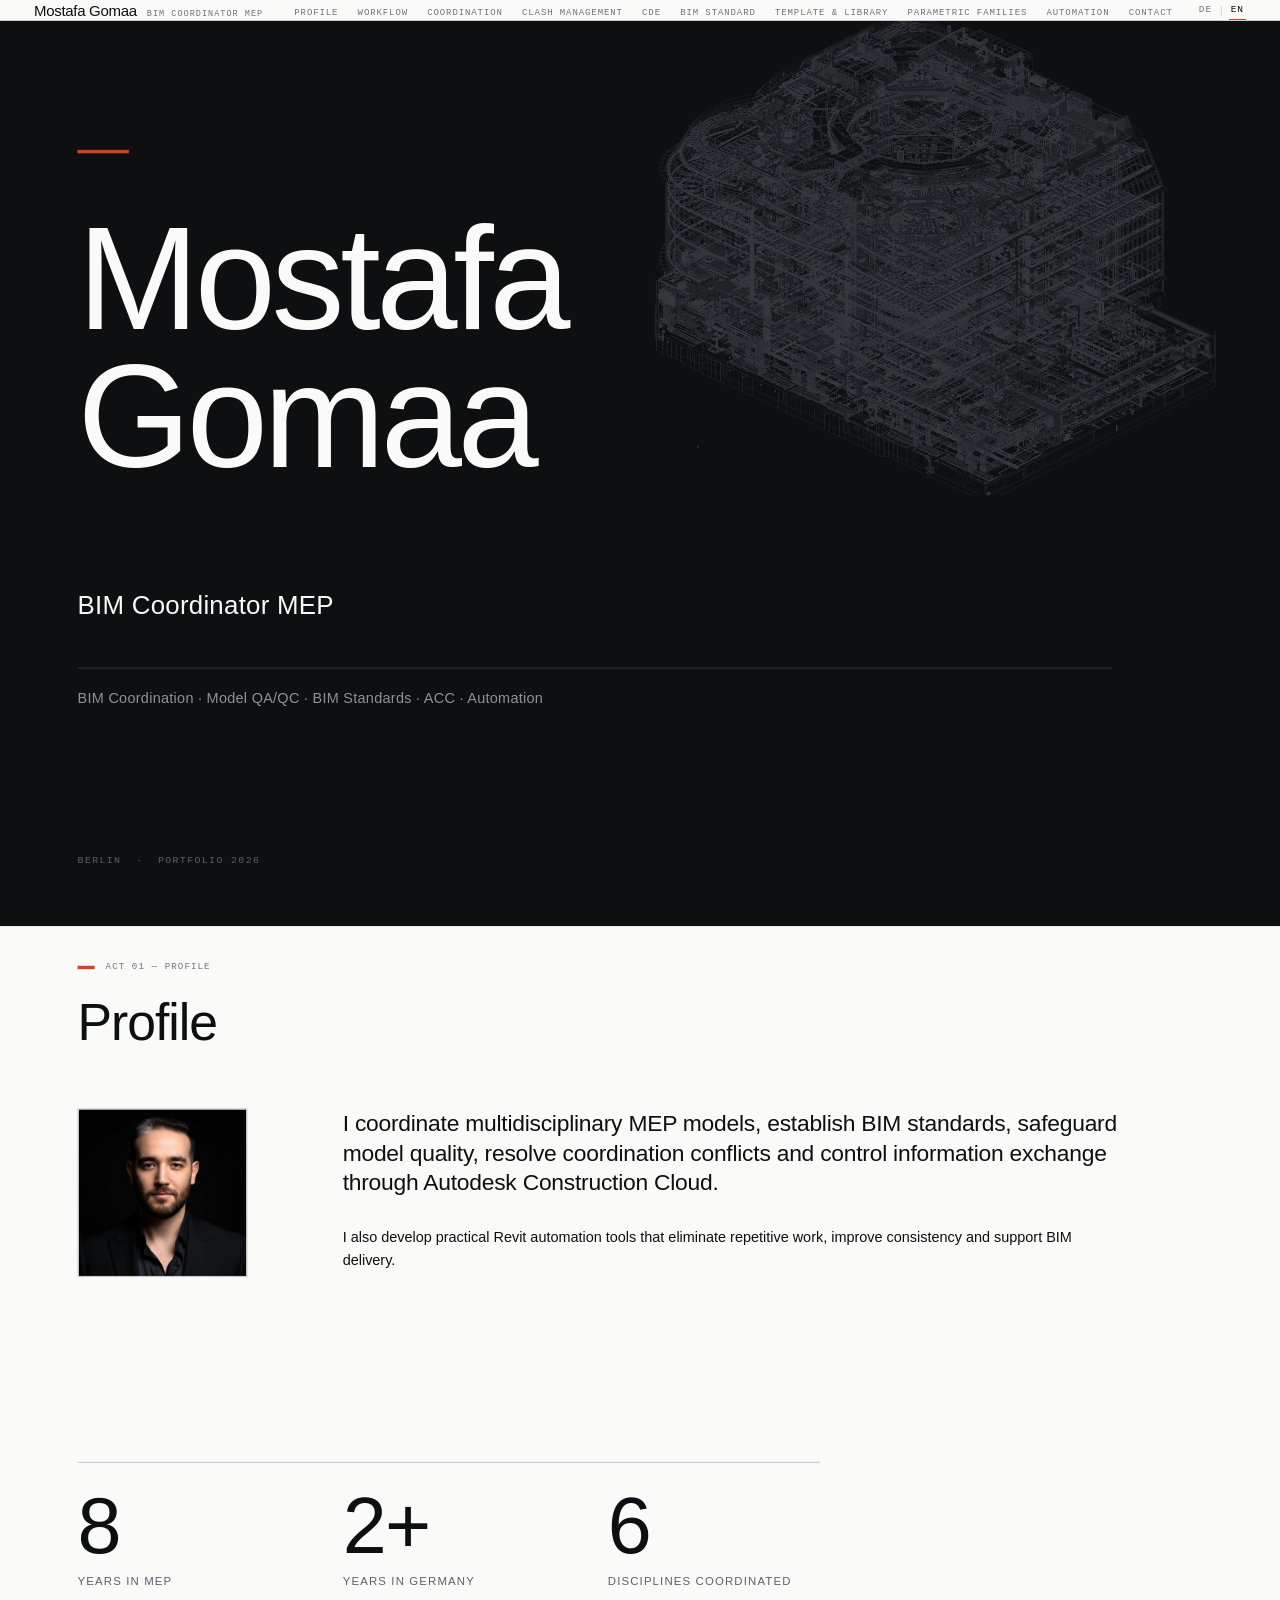
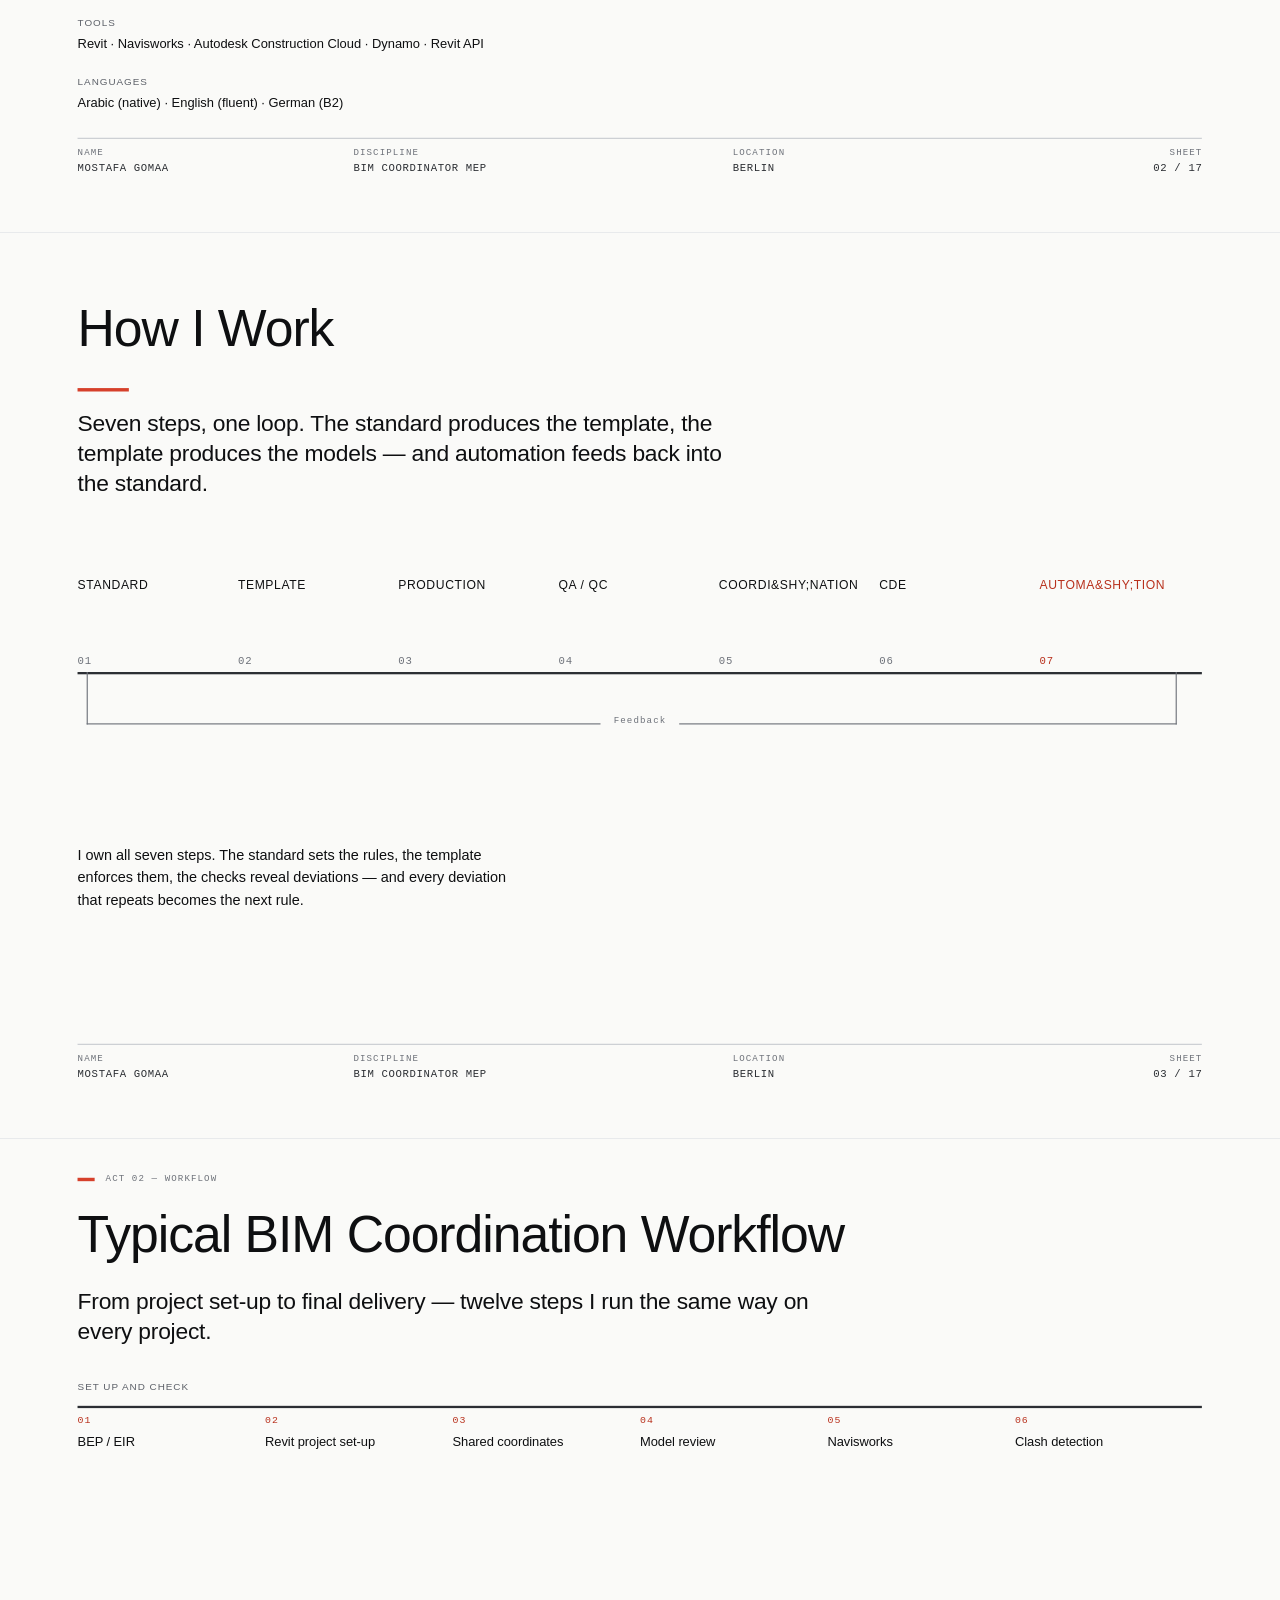
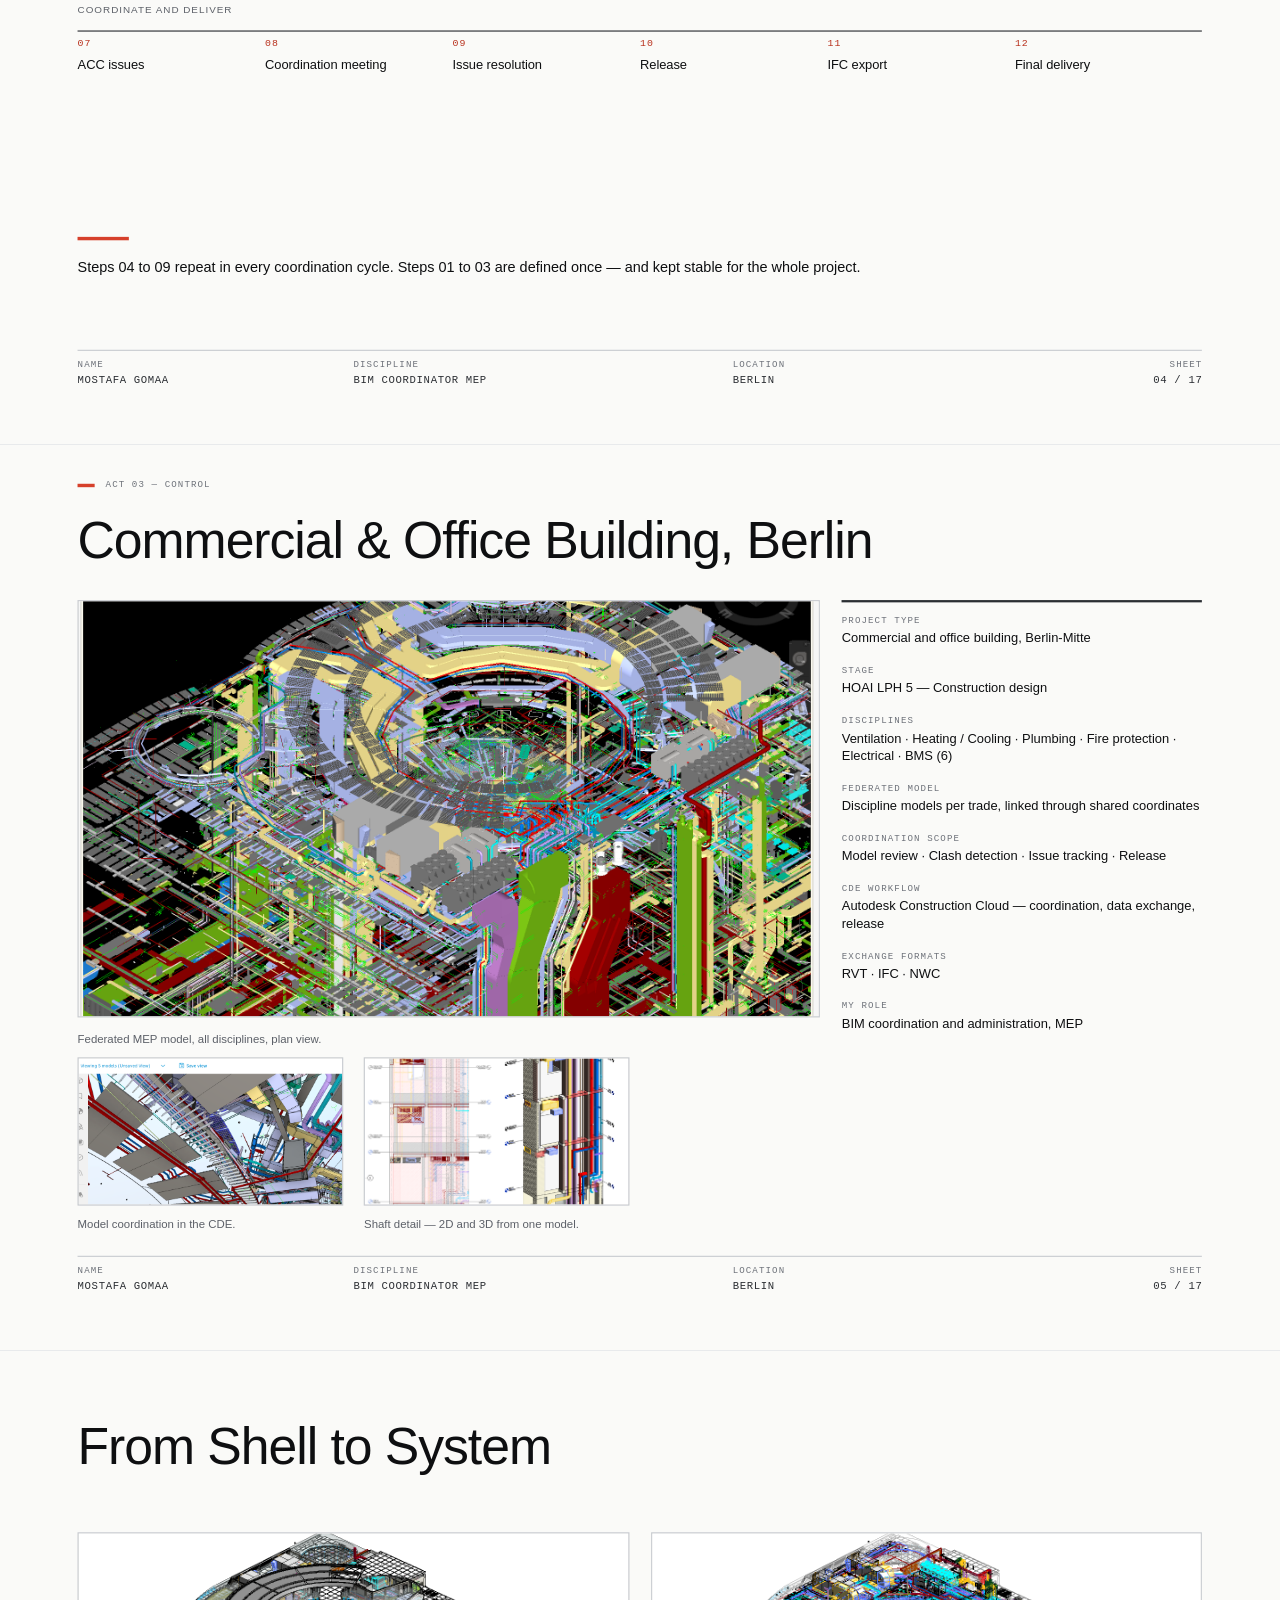
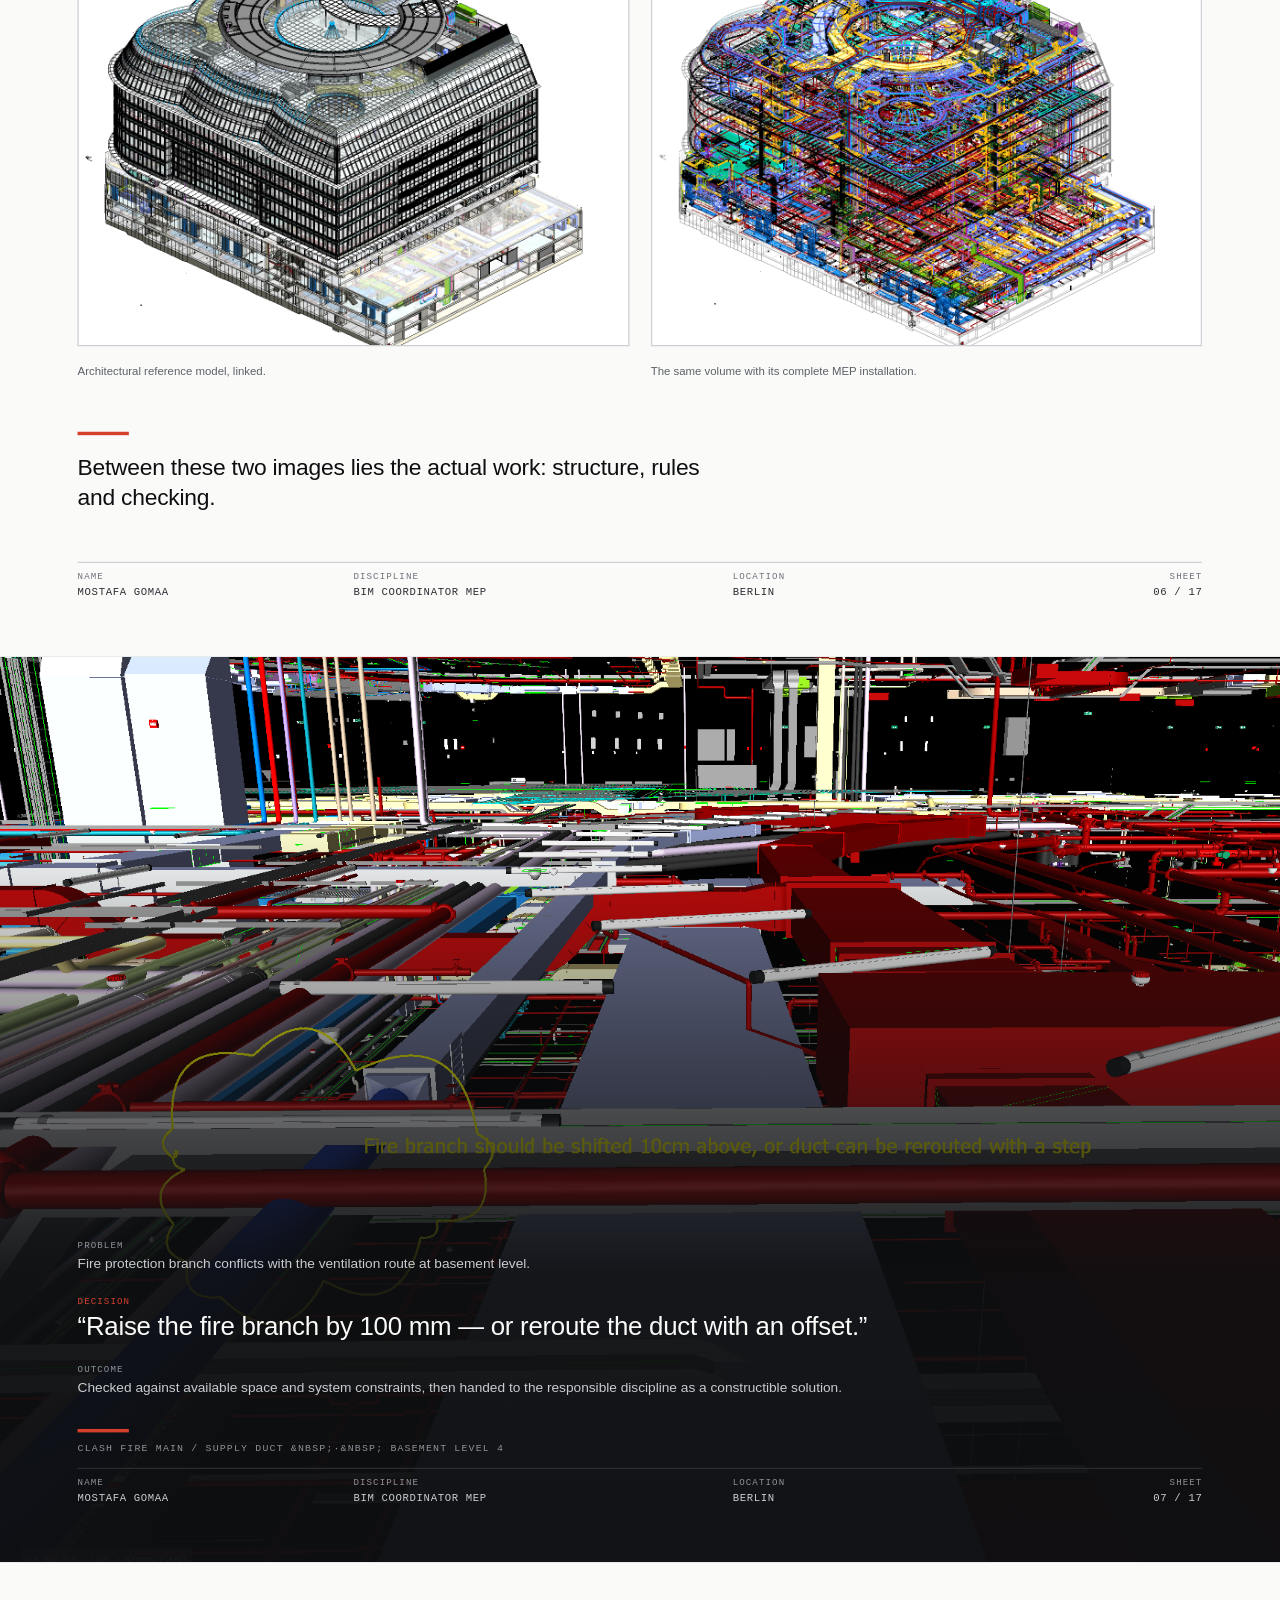
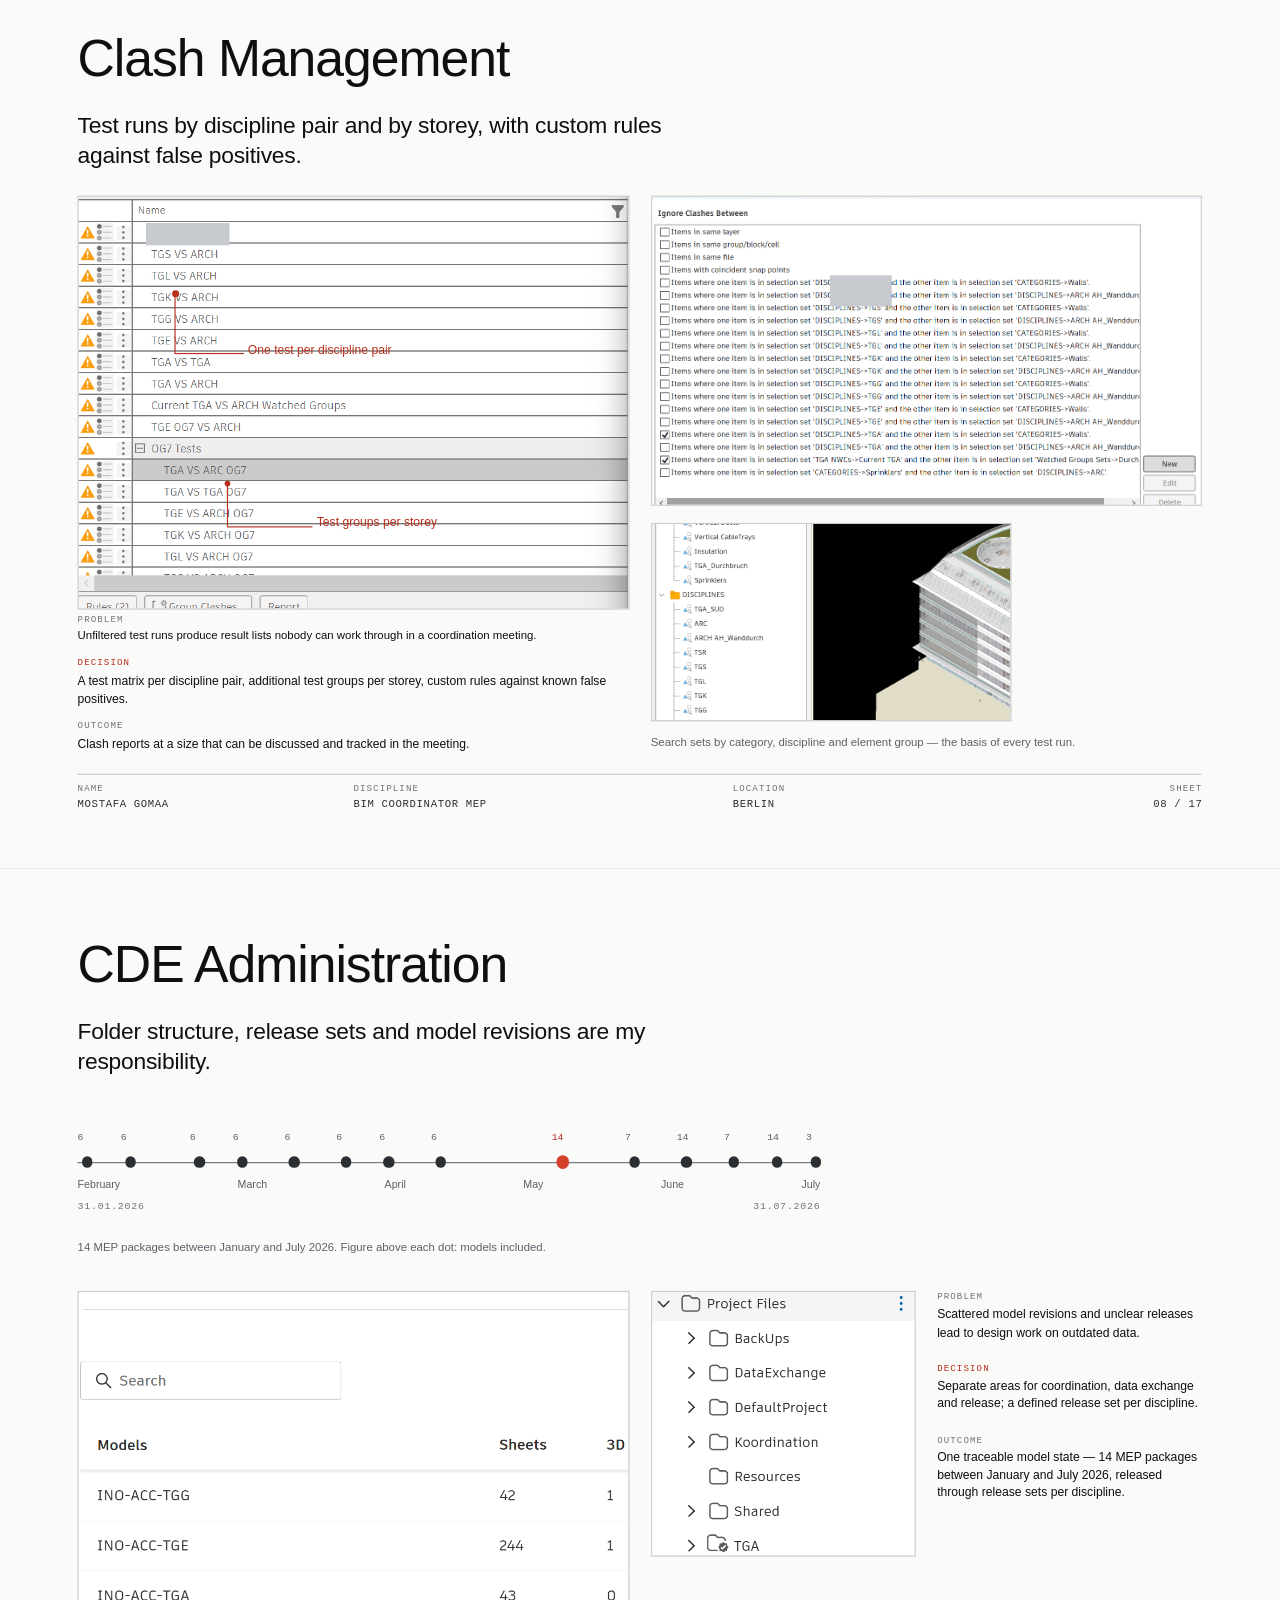
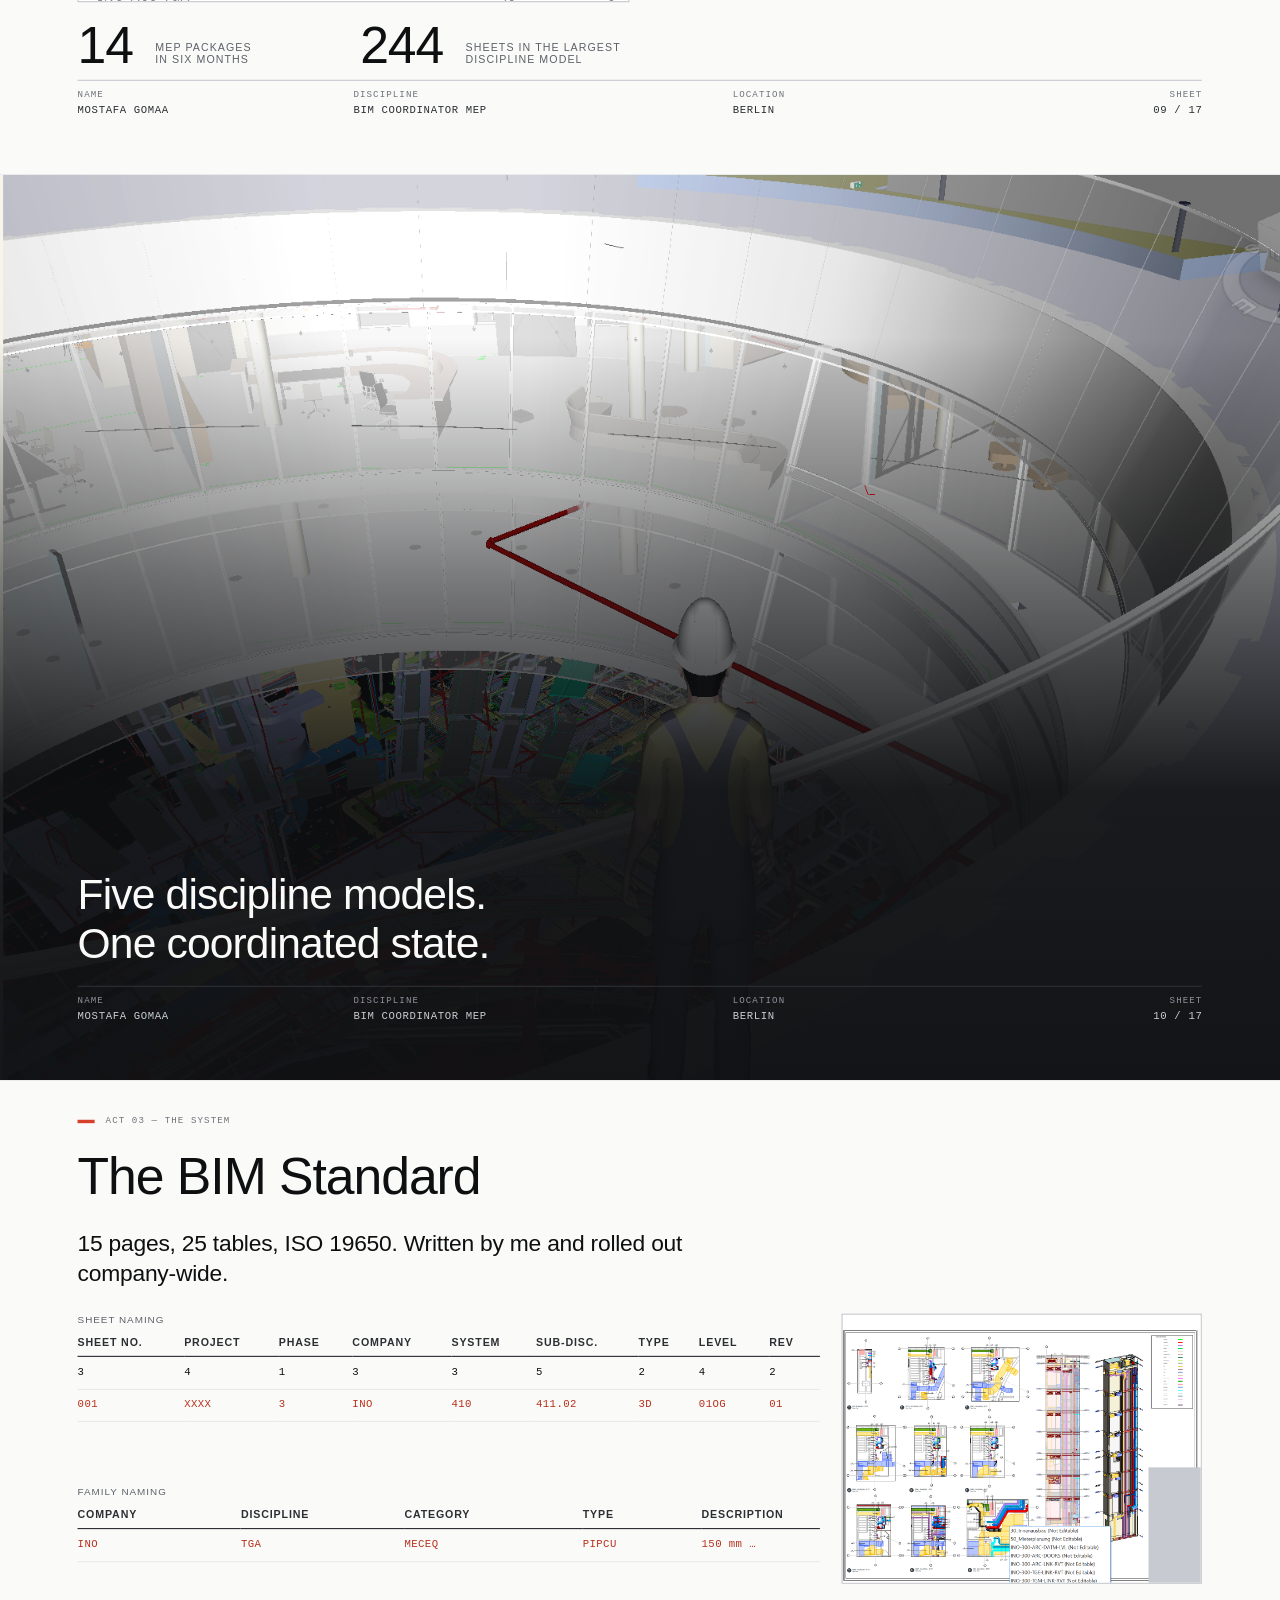
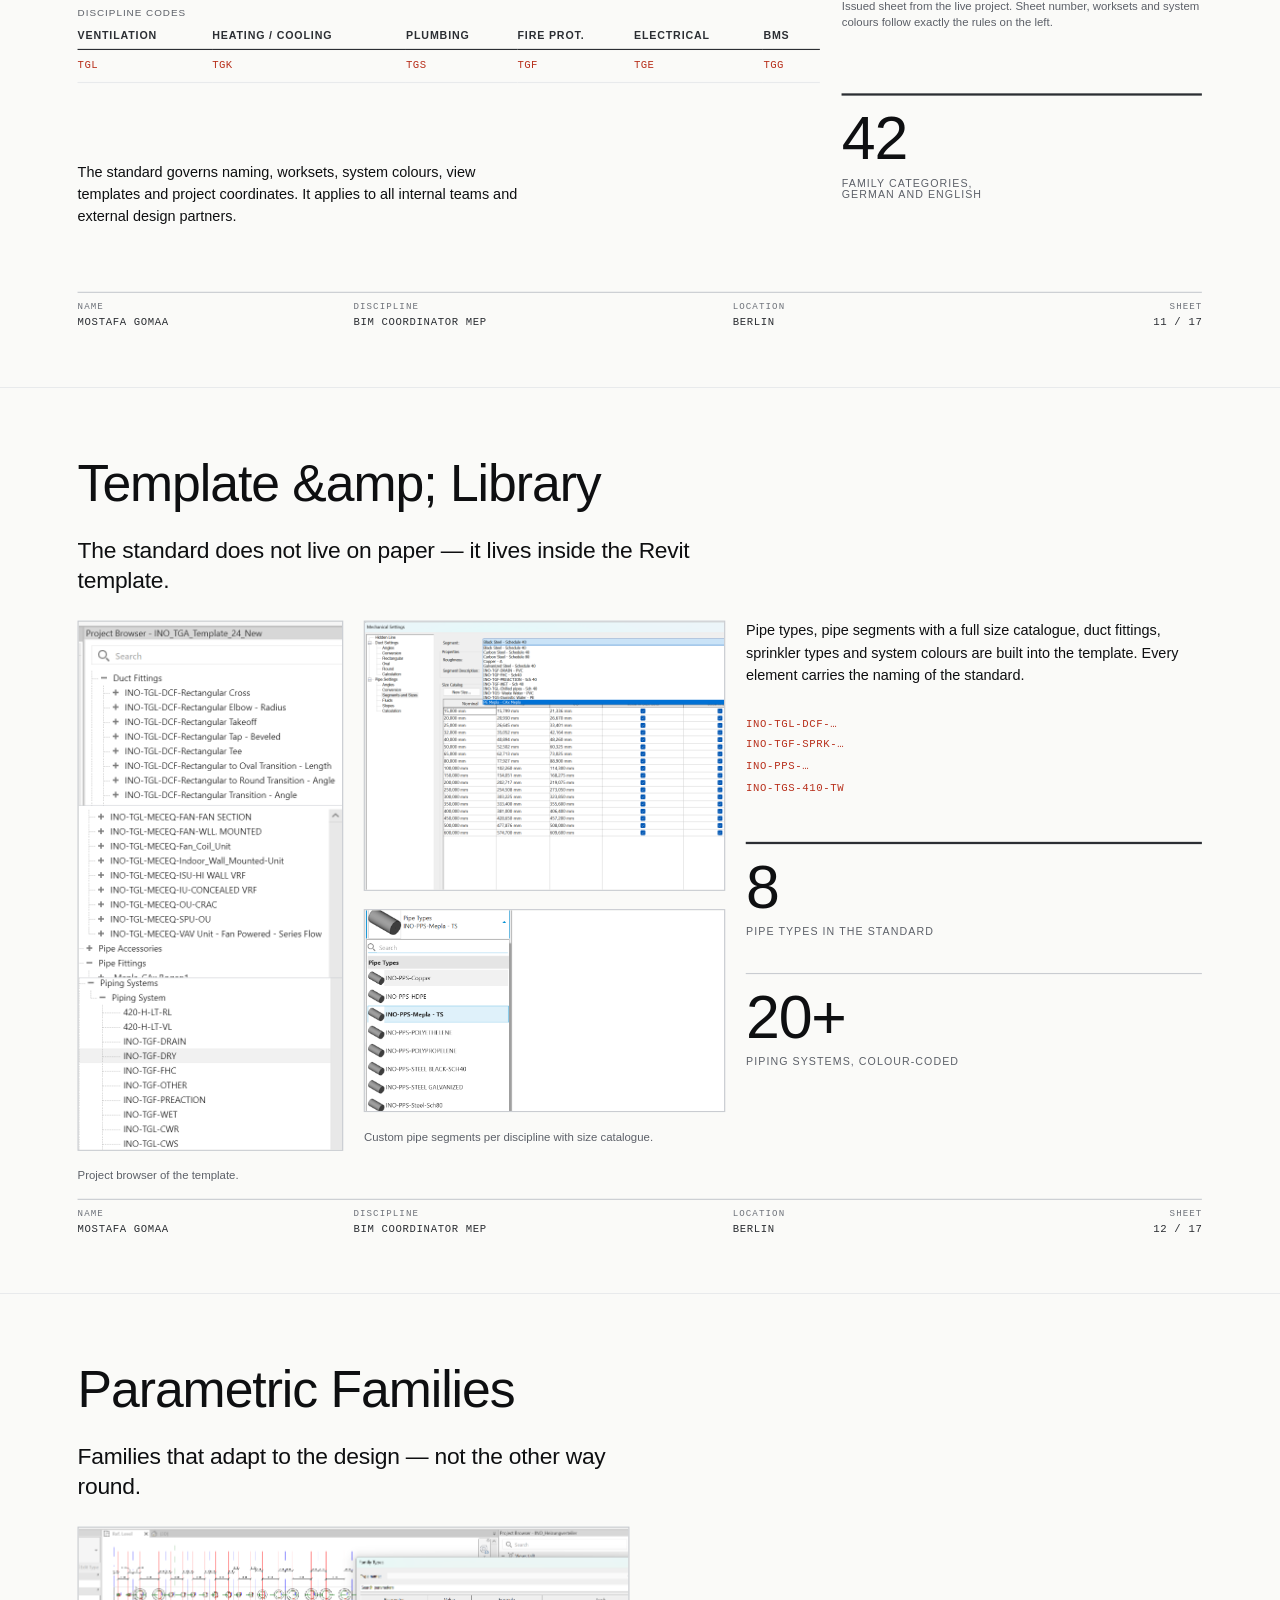
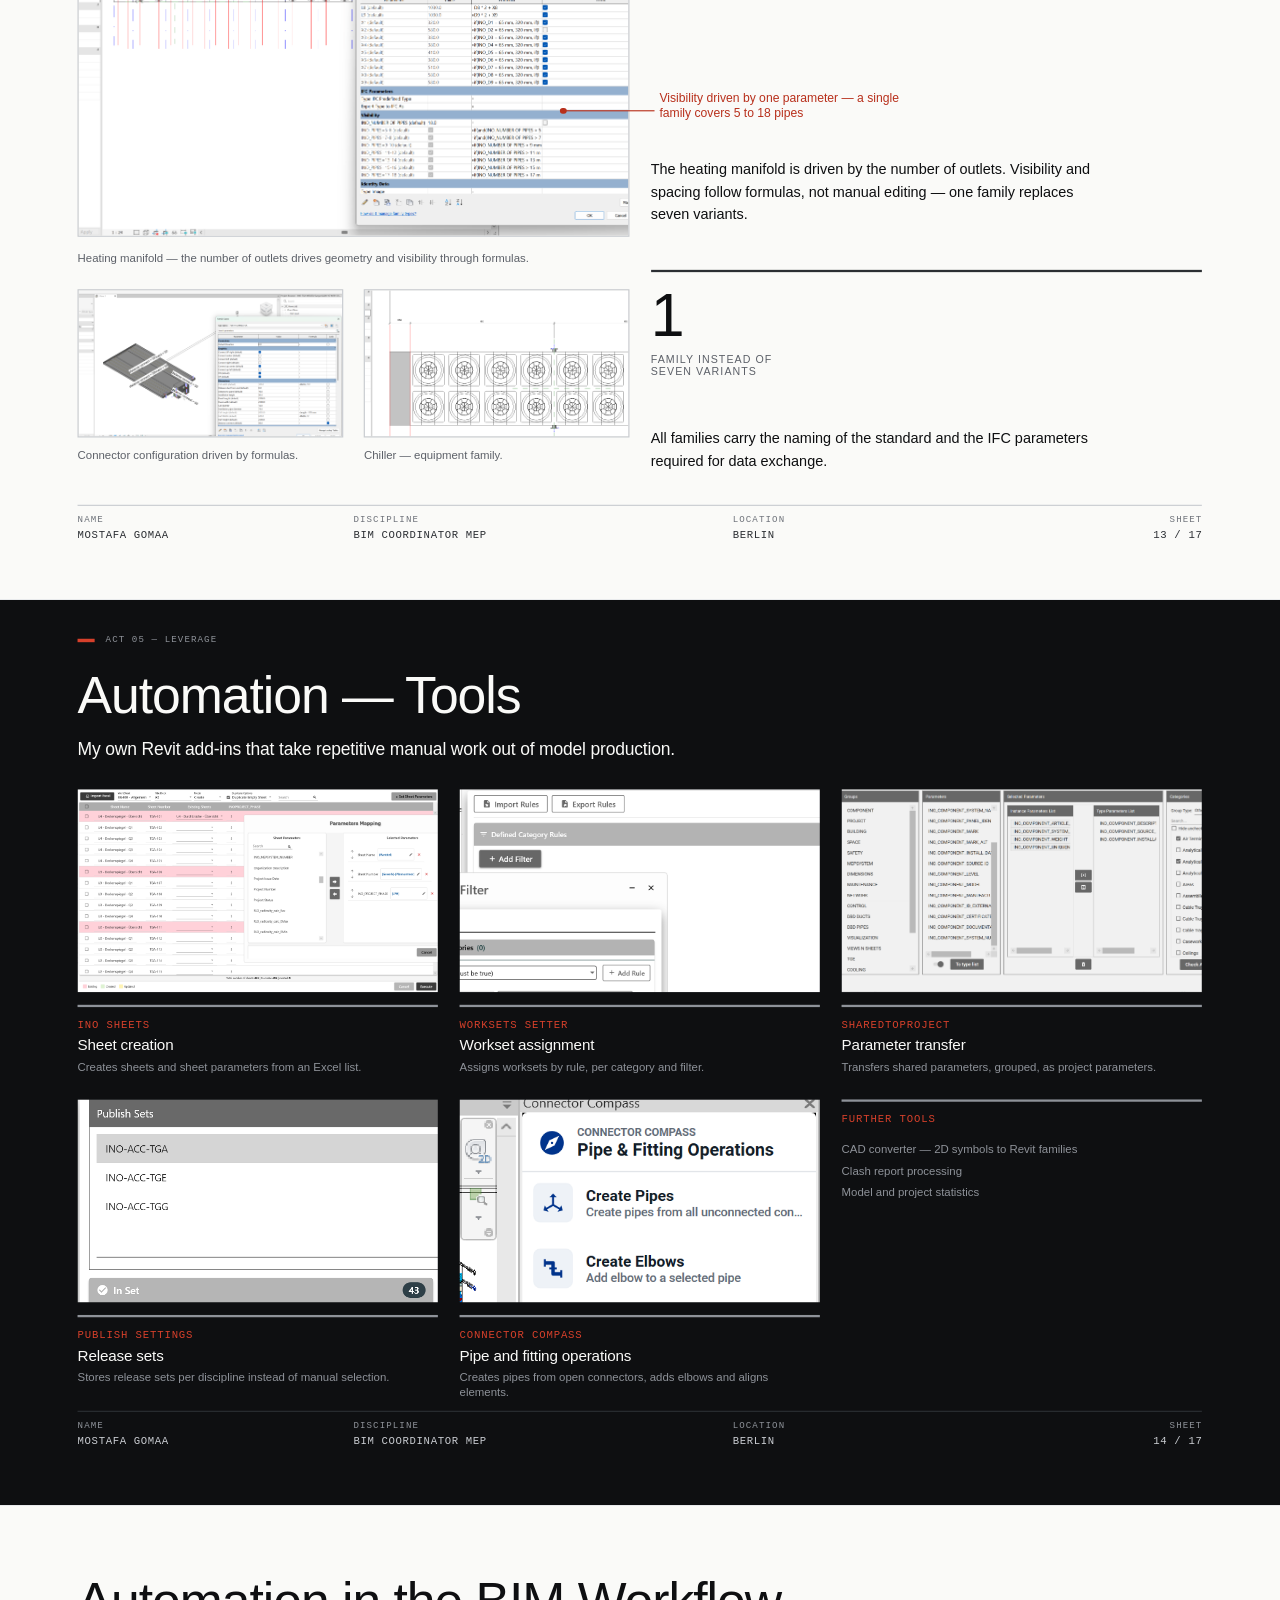
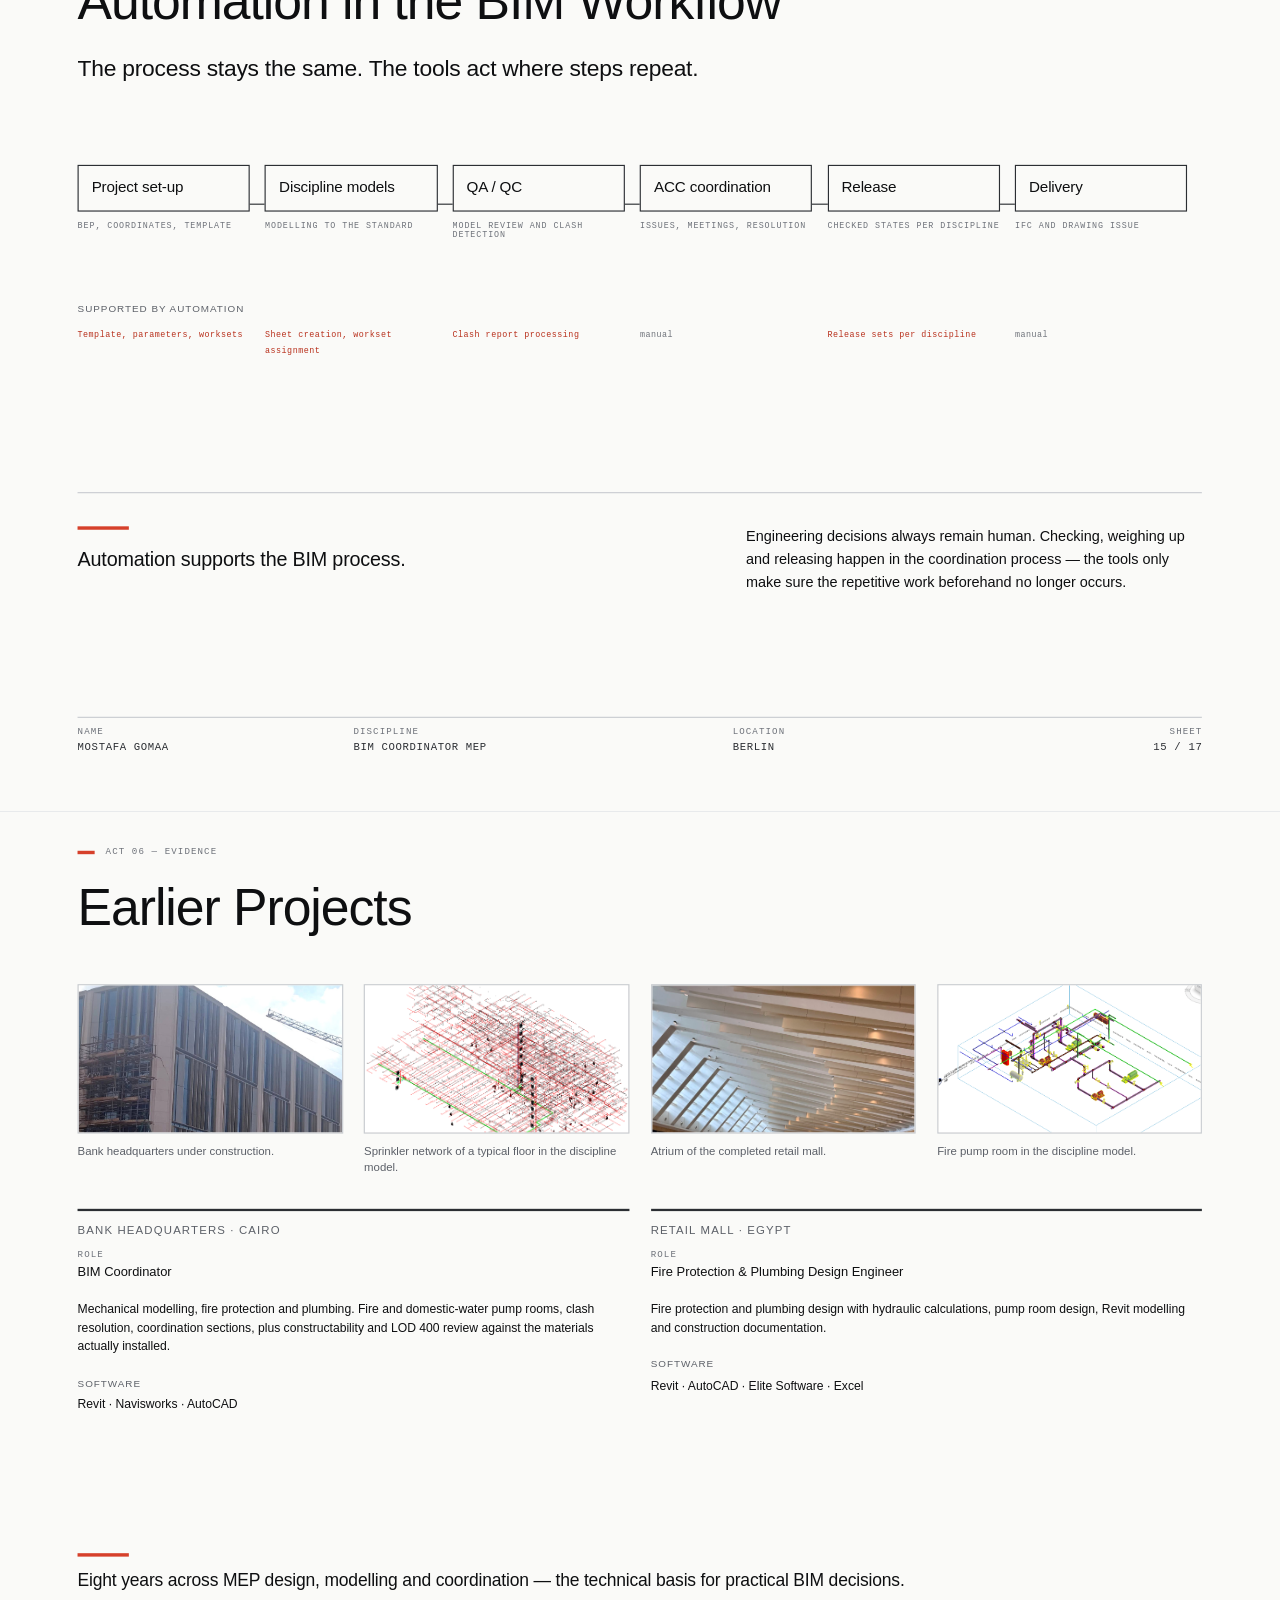
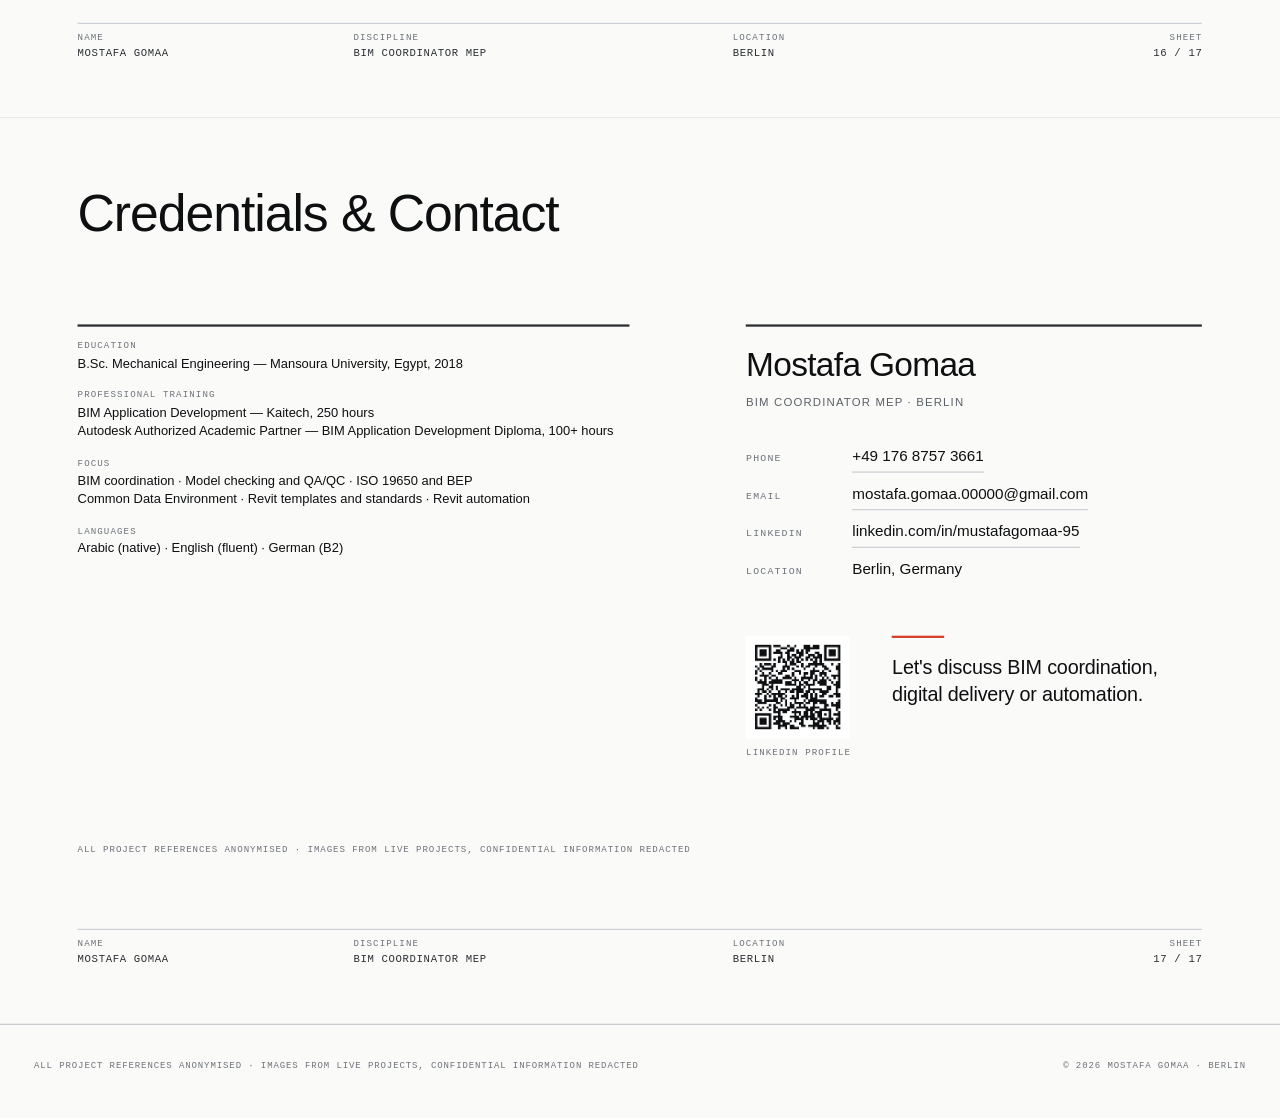
==== index.html @ 9c8675a9 "first commit" ====
<!DOCTYPE html>
<html lang="en">
<head>
<meta charset="utf-8">
<meta name="viewport" content="width=device-width, initial-scale=1">
<title>Mostafa Gomaa | BIM Coordinator MEP | Portfolio</title>
<meta name="description" content="Portfolio of Mostafa Gomaa, BIM Coordinator MEP in Berlin. BIM coordination, model QA/QC, clash management, Autodesk Construction Cloud, BIM standards and Revit automation.">
<meta name="author" content="Mostafa Gomaa">
<meta name="theme-color" content="#0E0F11">
<link rel="canonical" href="./">
<link rel="alternate" hreflang="en" href="./?lang=en">
<link rel="alternate" hreflang="de" href="./?lang=de">
<link rel="alternate" hreflang="x-default" href="./">

<meta property="og:type" content="website">
<meta property="og:title" content="Mostafa Gomaa | BIM Coordinator MEP | Portfolio">
<meta property="og:description" content="BIM coordination, model QA/QC, BIM standards, Autodesk Construction Cloud and Revit automation. Berlin, Germany.">
<meta property="og:image" content="assets/04_gesamtmodell.png">
<meta property="og:locale" content="en_GB">
<meta property="og:locale:alternate" content="de_DE">
<meta name="twitter:card" content="summary_large_image">
<meta name="twitter:title" content="Mostafa Gomaa | BIM Coordinator MEP | Portfolio">
<meta name="twitter:description" content="BIM coordination, model QA/QC, BIM standards, Autodesk Construction Cloud and Revit automation. Berlin, Germany.">
<meta name="twitter:image" content="assets/04_gesamtmodell.png">

<link rel="icon" href="favicon.svg" type="image/svg+xml">
<link rel="apple-touch-icon" href="apple-touch-icon.png">
<link rel="manifest" href="site.webmanifest">

<link rel="preload" href="assets/fonts/archivo-latin-500-normal.woff2" as="font" type="font/woff2" crossorigin>
<link rel="preload" href="assets/fonts/inter-latin-400-normal.woff2" as="font" type="font/woff2" crossorigin>
<link rel="stylesheet" href="css/style.css">
</head>
<body>

<a class="skip" href="#profile" data-i18n="skip">Zum Inhalt springen</a>

<div class="progress" role="presentation"><span id="progressBar"></span></div>

<header class="topbar">
  <a class="brand" href="#cover">
    <span class="brand-name">Mostafa Gomaa</span>
    <span class="brand-role" data-i18n="brand_role">BIM-Koordinator TGA</span>
  </a>

  <nav class="mainnav" aria-label="Portfolio">
    <ul>
        <li><a href="#profile" data-i18n="nav_profile">Profil</a></li>
        <li><a href="#workflow" data-i18n="nav_workflow">Ablauf</a></li>
        <li><a href="#coordination" data-i18n="nav_coordination">Koordination</a></li>
        <li><a href="#clash" data-i18n="nav_clash">Kollisionsprüfung</a></li>
        <li><a href="#cde" data-i18n="nav_cde">CDE</a></li>
        <li><a href="#standard" data-i18n="nav_standard">BIM-Standard</a></li>
        <li><a href="#template" data-i18n="nav_template">Vorlage & Bibliothek</a></li>
        <li><a href="#families" data-i18n="nav_families">Familien</a></li>
        <li><a href="#automation" data-i18n="nav_automation">Automatisierung</a></li>
        <li><a href="#contact" data-i18n="nav_contact">Kontakt</a></li>
    </ul>
  </nav>

  <div class="lang" role="group" aria-label="Sprache / Language">
    <button type="button" class="lang-btn" data-lang="de" aria-pressed="false">DE</button>
    <span class="lang-sep" aria-hidden="true">|</span>
    <button type="button" class="lang-btn" data-lang="en" aria-pressed="false">EN</button>
  </div>

  <button type="button" class="navtoggle" aria-expanded="false" aria-controls="mobilenav">
    <span class="navtoggle-bar"></span><span class="navtoggle-bar"></span>
    <span class="sr-only" data-i18n="menu">Menü</span>
  </button>
</header>

<nav id="mobilenav" class="mobilenav" aria-label="Portfolio" hidden>
  <ul>
        <li><a href="#profile" data-i18n="nav_profile">Profil</a></li>
        <li><a href="#workflow" data-i18n="nav_workflow">Ablauf</a></li>
        <li><a href="#coordination" data-i18n="nav_coordination">Koordination</a></li>
        <li><a href="#clash" data-i18n="nav_clash">Kollisionsprüfung</a></li>
        <li><a href="#cde" data-i18n="nav_cde">CDE</a></li>
        <li><a href="#standard" data-i18n="nav_standard">BIM-Standard</a></li>
        <li><a href="#template" data-i18n="nav_template">Vorlage & Bibliothek</a></li>
        <li><a href="#families" data-i18n="nav_families">Familien</a></li>
        <li><a href="#automation" data-i18n="nav_automation">Automatisierung</a></li>
        <li><a href="#contact" data-i18n="nav_contact">Kontakt</a></li>
  </ul>
</nav>

<main id="main">

  <section id="cover" class="sheet dark" aria-labelledby="cover-h">
    <div class="sheet-scale"><div class="sheet-page">
<div class="im" style="left:150mm;top:0;width:147mm;height:110mm;border:none;background:none">
    <img src="assets/01_titel_modell_mono.png" alt="Monochromes Drahtmodell des föderierten TGA-Gesamtmodells" data-i18n-alt="a003">
  </div>
  <div class="ov" style="left:18mm;top:30mm;width:12mm;height:.75mm;background:#D6402B"></div>
  <div class="ov" style="left:18mm;top:44mm;width:240mm">
    <div style="font-family:var(--arc);font-weight:500;font-size:96pt;letter-spacing:-.03em;line-height:.94;color:#FAFAF8">
      Mostafa<br>Gomaa</div>
  </div>
  <div class="ov" style="left:18mm;top:132mm">
    <div style="font-family:var(--int);font-weight:500;font-size:17pt;letter-spacing:.01em;color:#FAFAF8">
      <span data-i18n="t001">BIM-Koordinator TGA</span></div>
  </div>
  <div class="ov" style="left:18mm;top:150mm;width:240mm;border-top:.25mm solid #2B2E33;padding-top:5mm">
    <div style="font-family:var(--int);font-weight:400;font-size:9.5pt;letter-spacing:.02em;color:#8E9299">
      <span data-i18n="t002">BIM-Koordination · Modell-QA/QC · BIM-Standards · ACC · Automatisierung</span></div>
  </div>
  <div class="ov" style="left:18mm;bottom:14mm">
    <div style="font-family:var(--mono);font-size:6.5pt;letter-spacing:.14em;text-transform:uppercase;color:#5C6068">
      Berlin &nbsp;·&nbsp; Portfolio 2026</div>
  </div>
    </div></div>
  </section>

  <section id="profile" class="sheet" aria-labelledby="profile-h">
    <div class="sheet-scale"><div class="sheet-page">
<div class="la">
    <div class="akt" style="position:absolute;top:-8mm;left:0"><i></i><span data-i18n="t004">Akt 01 — Profil</span></div>
    <h1 style="position:absolute;top:0;left:0"><span data-i18n="t005">Profil</span></h1>

    <div class="im" style="left:0;top:26mm;width:39.34mm;height:39.34mm">
      <img src="assets/02_portrait.jpg" alt="Porträt von Mostafa Gomaa" data-i18n-alt="a018">
    </div>

    <div class="ov" style="left:61.51mm;top:26mm;width:199.49mm">
      <div class="h2" style="max-width:180mm"><span data-i18n="t006">Ich koordiniere multidisziplinäre TGA-Modelle, entwickle BIM-Standards, sichere die Modellqualität, löse Koordinationskonflikte und steuere den Informationsaustausch über Autodesk Construction Cloud.</span></div>
      <div class="bd" style="margin-top:7mm;max-width:180mm"><span data-i18n="t007">Zusätzlich entwickle ich praxisnahe Revit-Automatisierungswerkzeuge, die wiederkehrende Arbeit beseitigen, die Konsistenz erhöhen und die BIM-Abwicklung unterstützen.</span></div>
    </div>

    <div class="ov" style="left:0;top:108mm;width:172.36mm;border-top:.25mm solid var(--g20)"></div>
    <div class="ov" style="left:0;top:114mm"><div class="kpi">8</div><div class="lab" style="margin-top:2mm"><span data-i18n="t008">Jahre TGA-Erfahrung</span></div></div>
    <div class="ov" style="left:61.51mm;top:114mm"><div class="kpi">2+</div><div class="lab" style="margin-top:2mm"><span data-i18n="t009">Jahre in Deutschland</span></div></div>
    <div class="ov" style="left:123.02mm;top:114mm"><div class="kpi">6</div><div class="lab" style="margin-top:2mm"><span data-i18n="t010">Gewerke koordiniert</span></div></div>

    <div class="ov" style="left:0;top:144mm">
      <div class="lab" style="font-size:6.5pt"><span data-i18n="t011">Werkzeuge</span></div>
      <div class="bd" style="font-size:8.5pt;margin-top:1.5mm;max-width:200mm">Revit · Navisworks · Autodesk Construction Cloud · Dynamo · Revit API</div>
      <div class="lab" style="font-size:6.5pt;margin-top:5mm"><span data-i18n="t012">Sprachen</span></div>
      <div class="bd" style="font-size:8.5pt;margin-top:1.5mm"><span data-i18n="t013">Arabisch (Muttersprache) · Englisch (fließend) · Deutsch (B2)</span></div>
    </div>
  </div>
  <div class="sf">
    <div><div class="k">Name</div><div class="v">Mostafa Gomaa</div></div>
    <div><div class="k"><span data-i18n="t014">Fachbereich</span></div><div class="v"><span data-i18n="t015">BIM-Koordinator TGA</span></div></div>
    <div><div class="k"><span data-i18n="t016">Ort</span></div><div class="v">Berlin</div></div>
    <div class="r"><div class="k"><span data-i18n="t017">Blatt</span></div><div class="v">02 / 17</div></div>
  </div>
    </div></div>
  </section>

  <section id="approach" class="sheet" aria-labelledby="approach-h">
    <div class="sheet-scale"><div class="sheet-page">
<div class="la">
    <h1 style="position:absolute;top:0;left:0"><span data-i18n="t019">Arbeitsweise</span></h1>
    <div class="ov" style="left:0;top:20mm">
      <div class="srule"></div>
      <div class="h2" style="margin-top:4mm;max-width:150mm"><span data-i18n="t020">Sieben Schritte, eine Schleife. Der Standard erzeugt die Vorlage, die Vorlage erzeugt die Modelle — und die Automatisierung führt zurück in den Standard.</span></div>
    </div>

    <div class="ov" style="left:0;top:64mm;width:100%">
      <div class="flow">
        <div class="fax"></div>
        <div class="fnode" style="left:0"><div class="nm">Standard</div><div class="tlab"></div><div class="nn">01</div></div>
        <div class="fnode" style="left:37.2mm"><div class="nm"><span data-i18n="t021">Vorlage</span></div><div class="tlab"></div><div class="nn">02</div></div>
        <div class="fnode" style="left:74.4mm"><div class="nm"><span data-i18n="t022">Produktion</span></div><div class="tlab"></div><div class="nn">03</div></div>
        <div class="fnode" style="left:111.6mm"><div class="nm">QA / QC</div><div class="tlab"></div><div class="nn">04</div></div>
        <div class="fnode" style="left:148.8mm"><div class="nm"><span data-i18n="t023">Koordi&shy;nation</span></div><div class="tlab"></div><div class="nn">05</div></div>
        <div class="fnode" style="left:186mm"><div class="nm">CDE</div><div class="tlab"></div><div class="nn">06</div></div>
        <div class="fnode sg" style="left:223.2mm"><div class="nm"><span data-i18n="t024">Automati&shy;sierung</span></div><div class="tlab"></div><div class="nn">07</div></div>
        <div class="fret"></div>
        <div class="fretl"><span data-i18n="t025">Rücklauf</span></div>
      </div>
    </div>

    <div class="ov" style="left:0;top:126mm">
      <div class="bd"><span data-i18n="t026">Ich verantworte alle sieben Schritte. Der Standard legt die Regeln fest, die Vorlage setzt sie durch, die Prüfung deckt Abweichungen auf — und jede Abweichung, die sich wiederholt, wird zur nächsten Regel.</span></div>
    </div>
  </div>
  <div class="sf">
    <div><div class="k">Name</div><div class="v">Mostafa Gomaa</div></div>
    <div><div class="k"><span data-i18n="t027">Fachbereich</span></div><div class="v"><span data-i18n="t028">BIM-Koordinator TGA</span></div></div>
    <div><div class="k"><span data-i18n="t029">Ort</span></div><div class="v">Berlin</div></div>
    <div class="r"><div class="k"><span data-i18n="t030">Blatt</span></div><div class="v">03 / 17</div></div>
  </div>
    </div></div>
  </section>

  <section id="workflow" class="sheet" aria-labelledby="workflow-h">
    <div class="sheet-scale"><div class="sheet-page">
<div class="la">
    <div class="akt" style="position:absolute;top:-8mm;left:0"><i></i><span data-i18n="t031">Akt 02 — Ablauf</span></div>
    <h1 style="position:absolute;top:0;left:0"><span data-i18n="t032">Typischer BIM-Koordinationsablauf</span></h1>
    <div class="ov" style="left:0;top:18mm"><div class="h2" style="max-width:180mm"><span data-i18n="t033">Vom Projektaufsatz bis zur Übergabe — zwölf Schritte, die ich in jedem Projekt gleich führe.</span></div></div>

    <div class="ov" style="left:0;top:40mm;width:261mm">
      <div class="lab" style="font-size:6.5pt"><span data-i18n="t034">Aufsetzen und Prüfen</span></div>
    </div>
    <div class="ov" style="left:0;top:46mm;width:261mm;height:.4mm;background:var(--g80)"></div>
      <div class="wn" style="left:0mm;top:48mm"><div class="wnum">01</div><div class="wtx"><span data-i18n="t035">BAP / AIA</span></div></div>
      <div class="wn" style="left:43.5mm;top:48mm"><div class="wnum">02</div><div class="wtx"><span data-i18n="t036">Revit-Projektaufbau</span></div></div>
      <div class="wn" style="left:87mm;top:48mm"><div class="wnum">03</div><div class="wtx"><span data-i18n="t037">Gemeinsame Koordinaten</span></div></div>
      <div class="wn" style="left:130.5mm;top:48mm"><div class="wnum">04</div><div class="wtx"><span data-i18n="t038">Modellprüfung</span></div></div>
      <div class="wn" style="left:174mm;top:48mm"><div class="wnum">05</div><div class="wtx">Navisworks</div></div>
      <div class="wn" style="left:217.5mm;top:48mm"><div class="wnum">06</div><div class="wtx"><span data-i18n="t039">Kollisionsprüfung</span></div></div>

    <div class="ov" style="left:0;top:92mm;width:261mm">
      <div class="lab" style="font-size:6.5pt"><span data-i18n="t040">Koordinieren und Liefern</span></div>
    </div>
    <div class="ov" style="left:0;top:98mm;width:261mm;height:.4mm;background:var(--g80)"></div>
      <div class="wn" style="left:0mm;top:100mm"><div class="wnum">07</div><div class="wtx"><span data-i18n="t041">ACC-Issues</span></div></div>
      <div class="wn" style="left:43.5mm;top:100mm"><div class="wnum">08</div><div class="wtx"><span data-i18n="t042">Koordinationstermin</span></div></div>
      <div class="wn" style="left:87mm;top:100mm"><div class="wnum">09</div><div class="wtx"><span data-i18n="t043">Konfliktklärung</span></div></div>
      <div class="wn" style="left:130.5mm;top:100mm"><div class="wnum">10</div><div class="wtx"><span data-i18n="t044">Freigabe</span></div></div>
      <div class="wn" style="left:174mm;top:100mm"><div class="wnum">11</div><div class="wtx"><span data-i18n="t045">IFC-Export</span></div></div>
      <div class="wn" style="left:217.5mm;top:100mm"><div class="wnum">12</div><div class="wtx"><span data-i18n="t046">Übergabe</span></div></div>

    <div class="ov" style="left:0;top:146mm"><div class="srule"></div>
      <div class="bd" style="margin-top:4mm;max-width:200mm"><span data-i18n="t047">Die Schritte 04 bis 09 wiederholen sich in jedem Koordinationszyklus. Schritt 01 bis 03 lege ich einmal fest — und halte sie über die gesamte Projektlaufzeit stabil.</span></div></div>
  </div>
  <div class="sf">
    <div><div class="k">Name</div><div class="v">Mostafa Gomaa</div></div>
    <div><div class="k"><span data-i18n="t048">Fachbereich</span></div><div class="v"><span data-i18n="t049">BIM-Koordinator TGA</span></div></div>
    <div><div class="k"><span data-i18n="t050">Ort</span></div><div class="v">Berlin</div></div>
    <div class="r"><div class="k"><span data-i18n="t051">Blatt</span></div><div class="v">04 / 17</div></div>
  </div>
    </div></div>
  </section>

  <section id="project" class="sheet" aria-labelledby="project-h">
    <div class="sheet-scale"><div class="sheet-page">
<div class="la">
    <div class="akt" style="position:absolute;top:-8mm;left:0"><i></i><span data-i18n="t052">Akt 03 — Kontrolle</span></div>
    <h1 style="position:absolute;top:0;left:0"><span data-i18n="t053">Geschäfts- und Bürogebäude, Berlin</span></h1>

    <div class="im" style="left:0;top:20mm;width:172.36mm;height:96.95mm">
      <img src="assets/04_gesamtmodell.png" alt="Föderiertes TGA-Gesamtmodell aller Gewerke in der Draufsicht" data-i18n-alt="a076" loading="lazy" decoding="async"></div>
    <div class="cap" style="position:absolute;left:0;top:120mm;width:172.36mm"><span data-i18n="t054">Föderiertes TGA-Gesamtmodell aller Gewerke, Draufsicht.</span></div>

    <div class="im" style="left:0;top:126mm;width:61.51mm;height:34.6mm">
      <img src="assets/05_koordination_acc.png" alt="Modellkoordination in der Common Data Environment" data-i18n-alt="a077" loading="lazy" decoding="async"></div>
    <div class="im" style="left:66.47mm;top:126mm;width:61.51mm;height:34.6mm">
      <img src="assets/04_schachtdetail_169.png" alt="Schachtdetail als 2D-Plan und 3D-Schnitt" data-i18n-alt="a078" loading="lazy" decoding="async"></div>
    <div class="cap" style="position:absolute;left:0;top:163mm;width:61.51mm"><span data-i18n="t055">Modellkoordination in der CDE.</span></div>
    <div class="cap" style="position:absolute;left:66.47mm;top:163mm;width:61.51mm"><span data-i18n="t056">Schachtdetail — 2D und 3D aus einem Modell.</span></div>

    <div class="ov" style="left:177.32mm;top:20mm;width:83.68mm">
      <dl class="fk">
        <dt><span data-i18n="t057">Projekttyp</span></dt><dd><span data-i18n="t058">Geschäfts- und Bürogebäude, Berlin-Mitte</span></dd>
        <dt><span data-i18n="t059">Leistungsphase</span></dt><dd><span data-i18n="t060">LPH 5 — Ausführungsplanung</span></dd>
        <dt><span data-i18n="t061">Gewerke</span></dt><dd><span data-i18n="t062">Lüftung · Heizung / Kälte · Sanitär · Brandschutz · Elektro · MSR (6)</span></dd>
        <dt><span data-i18n="t063">Föderiertes Modell</span></dt><dd><span data-i18n="t064">Fachmodelle je Gewerk, verknüpft über gemeinsame Koordinaten</span></dd>
        <dt><span data-i18n="t065">Koordinationsumfang</span></dt><dd><span data-i18n="t066">Modellprüfung · Kollisionsprüfung · Issue-Verfolgung · Freigabe</span></dd>
        <dt><span data-i18n="t067">CDE-Ablauf</span></dt><dd><span data-i18n="t068">Autodesk Construction Cloud — Koordination, Datenaustausch, Freigabe</span></dd>
        <dt><span data-i18n="t069">Austauschformate</span></dt><dd>RVT · IFC · NWC</dd>
        <dt><span data-i18n="t070">Meine Rolle</span></dt><dd><span data-i18n="t071">BIM-Koordination und -Administration TGA</span></dd>
      </dl>
    </div>
  </div>
  <div class="sf">
    <div><div class="k">Name</div><div class="v">Mostafa Gomaa</div></div>
    <div><div class="k"><span data-i18n="t072">Fachbereich</span></div><div class="v"><span data-i18n="t073">BIM-Koordinator TGA</span></div></div>
    <div><div class="k"><span data-i18n="t074">Ort</span></div><div class="v">Berlin</div></div>
    <div class="r"><div class="k"><span data-i18n="t075">Blatt</span></div><div class="v">05 / 17</div></div>
  </div>
    </div></div>
  </section>

  <section id="system" class="sheet" aria-labelledby="system-h">
    <div class="sheet-scale"><div class="sheet-page">
<div class="la">
    <h1 style="position:absolute;top:0;left:0"><span data-i18n="t079">Vom Rohbau zum System</span></h1>

    <div class="im" style="left:0;top:26mm;width:128.02mm;height:96.02mm">
      <img src="assets/05_architektur.png" alt="Architektur-Referenzmodell des Gebäudes" data-i18n-alt="a087" loading="lazy" decoding="async">
    </div>
    <div class="im" style="left:132.98mm;top:26mm;width:128.02mm;height:96.02mm">
      <img src="assets/05_tga.png" alt="Dieselbe Kubatur mit vollständiger Technischer Gebäudeausrüstung" data-i18n-alt="a088" loading="lazy" decoding="async">
    </div>
    <div class="cap" style="position:absolute;left:0;top:126mm;width:128mm"><span data-i18n="t080">Architektur-Referenzmodell, verknüpft.</span></div>
    <div class="cap" style="position:absolute;left:132.98mm;top:126mm;width:128mm"><span data-i18n="t081">Dieselbe Kubatur mit der vollständigen Technischen Gebäudeausrüstung.</span></div>

    <div class="ov" style="left:0;top:142mm">
      <div class="srule"></div>
      <div class="h2" style="margin-top:4mm;max-width:150mm"><span data-i18n="t082">Zwischen diesen beiden Bildern liegt die eigentliche Arbeit: Struktur, Regeln und Prüfung.</span></div>
    </div>
  </div>
  <div class="sf">
    <div><div class="k">Name</div><div class="v">Mostafa Gomaa</div></div>
    <div><div class="k"><span data-i18n="t083">Fachbereich</span></div><div class="v"><span data-i18n="t084">BIM-Koordinator TGA</span></div></div>
    <div><div class="k"><span data-i18n="t085">Ort</span></div><div class="v">Berlin</div></div>
    <div class="r"><div class="k"><span data-i18n="t086">Blatt</span></div><div class="v">06 / 17</div></div>
  </div>
    </div></div>
  </section>

  <section id="coordination" class="sheet dark" aria-labelledby="coordination-h">
    <div class="sheet-scale"><div class="sheet-page">
<div class="im full">
    <img src="assets/06_kollision_markiert.png" alt="Markierte Kollision zwischen Brandleitung und Lüftungskanal" data-i18n-alt="a099" loading="lazy" decoding="async">
  </div>
  <div class="scrim"></div>
  <div class="ov" style="left:18mm;bottom:30mm;width:12mm;height:.75mm;background:#D6402B"></div>
  <div class="ov po" style="left:18mm;bottom:38mm;width:200mm">
    <div class="row"><div class="pk">Problem</div><div class="pv"><span data-i18n="t089">Brandleitung kreuzt die Lüftungstrasse im Untergeschoss.</span></div></div>
    <div class="row"><div class="pk sg"><span data-i18n="t090">Entscheidung</span></div>
      <div style="font-family:var(--arc);font-weight:400;font-size:17pt;letter-spacing:-.01em;line-height:1.25;color:#FAFAF8"><span data-i18n="t091">„Brandleitung 100 mm höher legen — oder Kanal mit Versatz umführen."</span></div></div>
    <div class="row"><div class="pk"><span data-i18n="t092">Ergebnis</span></div><div class="pv"><span data-i18n="t093">Nach Prüfung des verfügbaren Raums und der Systemzwänge als umsetzbare Lösung an das zuständige Gewerk übergeben.</span></div></div>
  </div>
  <div class="ov" style="left:18mm;bottom:25mm">
    <div style="font-family:var(--mono);font-size:6.5pt;letter-spacing:.12em;text-transform:uppercase;color:#8E9299"><span data-i18n="t094">Kollision Brandleitung / Lüftungskanal &nbsp;·&nbsp; Untergeschoss 4</span></div>
  </div>
  <div class="sf">
    <div><div class="k">Name</div><div class="v">Mostafa Gomaa</div></div>
    <div><div class="k"><span data-i18n="t095">Fachbereich</span></div><div class="v"><span data-i18n="t096">BIM-Koordinator TGA</span></div></div>
    <div><div class="k"><span data-i18n="t097">Ort</span></div><div class="v">Berlin</div></div>
    <div class="r"><div class="k"><span data-i18n="t098">Blatt</span></div><div class="v">07 / 17</div></div>
  </div>
    </div></div>
  </section>

  <section id="clash" class="sheet" aria-labelledby="clash-h">
    <div class="sheet-scale"><div class="sheet-page">
<div class="la">
    <h1 style="position:absolute;top:0;left:0"><span data-i18n="t100">Kollisionsprüfung</span></h1>
    <div class="ov" style="left:0;top:18mm">
      <div class="h2" style="max-width:150mm"><span data-i18n="t101">Prüfläufe nach Gewerkepaar und Geschoss, mit eigenen Ausnahmeregeln gegen Fehlmeldungen.</span></div>
    </div>

    <div class="im" style="left:0;top:38mm;width:128.02mm;height:96.02mm">
      <img src="assets/07_pruefmatrix.png" alt="Prüfmatrix mit Prüfläufen je Gewerkepaar" data-i18n-alt="a114" loading="lazy" decoding="async">
    </div>
    <div class="dot" style="left:22mm;top:60mm"></div>
    <div class="ld" style="left:22.6mm;top:60.6mm;width:.15mm;height:14mm"></div>
    <div class="ld" style="left:22.6mm;top:74.6mm;width:16mm;height:.15mm"></div>
    <div class="hw" style="left:39.5mm;top:72mm;width:44mm"><span data-i18n="t102">Ein Prüflauf je Gewerkepaar</span></div>
    <div class="dot" style="left:34mm;top:104mm"></div>
    <div class="ld" style="left:34.6mm;top:104.6mm;width:.15mm;height:10mm"></div>
    <div class="ld" style="left:34.6mm;top:114.6mm;width:20mm;height:.15mm"></div>
    <div class="hw" style="left:55.5mm;top:112mm;width:48mm"><span data-i18n="t103">Testgruppen je Geschoss</span></div>

    <div class="ov po" style="left:0;top:135mm;width:128.02mm">
      <div class="row"><div class="pk">Problem</div><div class="pv" style="font-size:7.5pt"><span data-i18n="t104">Ungefilterte Prüfläufe erzeugen Trefferlisten, die im Koordinationstermin niemand abarbeiten kann.</span></div></div>
      <div class="row" style="margin-top:3mm"><div class="pk sg"><span data-i18n="t105">Entscheidung</span></div><div class="pv" style="font-size:8pt"><span data-i18n="t106">Prüfmatrix je Gewerkepaar, zusätzliche Testgruppen je Geschoss, eigene Regeln gegen bekannte Fehlmeldungen.</span></div></div>
      <div class="row" style="margin-top:3mm"><div class="pk"><span data-i18n="t107">Ergebnis</span></div><div class="pv" style="font-size:8pt"><span data-i18n="t108">Prüfberichte in einer Größe, die im Termin besprochen und nachverfolgt werden kann.</span></div></div>
    </div>

    <div class="im" style="left:132.98mm;top:38mm;width:128.02mm;height:72.01mm">
      <img src="assets/07_regeln.png" alt="Eigene Ausnahmeregeln gegen Fehlmeldungen" data-i18n-alt="a115" loading="lazy" decoding="async">
    </div>
    <div class="im" style="left:132.98mm;top:114mm;width:83.68mm;height:46.02mm">
      <img src="assets/07_sets_baum.png" alt="Suchsets nach Kategorie, Gewerk und Bauteilgruppe" data-i18n-alt="a116" loading="lazy" decoding="async">
    </div>
    <div class="cap" style="position:absolute;left:132.98mm;top:163mm;width:128.02mm"><span data-i18n="t109">Suchsets nach Kategorie, Gewerk und Bauteilgruppe — die Grundlage jedes Prüflaufs.</span></div>
  </div>
  <div class="sf">
    <div><div class="k">Name</div><div class="v">Mostafa Gomaa</div></div>
    <div><div class="k"><span data-i18n="t110">Fachbereich</span></div><div class="v"><span data-i18n="t111">BIM-Koordinator TGA</span></div></div>
    <div><div class="k"><span data-i18n="t112">Ort</span></div><div class="v">Berlin</div></div>
    <div class="r"><div class="k"><span data-i18n="t113">Blatt</span></div><div class="v">08 / 17</div></div>
  </div>
    </div></div>
  </section>

  <section id="cde" class="sheet" aria-labelledby="cde-h">
    <div class="sheet-scale"><div class="sheet-page">
<div class="la">
    <h1 style="position:absolute;top:0;left:0"><span data-i18n="t117">CDE-Administration</span></h1>
    <div class="ov" style="left:0;top:18mm">
      <div class="h2" style="max-width:150mm"><span data-i18n="t118">Ordnerstruktur, Freigabesets und Modellstände liegen in meiner Verantwortung.</span></div>
    </div>

    <div class="ov" style="left:0;top:38mm;width:172.36mm">
      <div class="tl">
        <div class="tax"></div>
        <div class="tv" style="left:0">6</div><div class="tp" style="left:1mm"></div>
        <div class="tv" style="left:10mm">6</div><div class="tp" style="left:11mm"></div>
        <div class="tv" style="left:26mm">6</div><div class="tp" style="left:27mm"></div>
        <div class="tv" style="left:36mm">6</div><div class="tp" style="left:37mm"></div>
        <div class="tv" style="left:48mm">6</div><div class="tp" style="left:49mm"></div>
        <div class="tv" style="left:60mm">6</div><div class="tp" style="left:61mm"></div>
        <div class="tv" style="left:70mm">6</div><div class="tp" style="left:71mm"></div>
        <div class="tv" style="left:82mm">6</div><div class="tp" style="left:83mm"></div>
        <div class="tv" style="left:110mm;color:var(--signalt)">14</div><div class="tp sg" style="left:111mm"></div>
        <div class="tv" style="left:127mm">7</div><div class="tp" style="left:128mm"></div>
        <div class="tv" style="left:139mm">14</div><div class="tp" style="left:140mm"></div>
        <div class="tv" style="left:150mm">7</div><div class="tp" style="left:151mm"></div>
        <div class="tv" style="left:160mm">14</div><div class="tp" style="left:161mm"></div>
        <div class="tv" style="left:169mm">3</div><div class="tp" style="left:170mm"></div>
        <div class="tm"><span><span data-i18n="t119">Februar</span></span><span><span data-i18n="t120">März</span></span><span>April</span><span><span data-i18n="t121">Mai</span></span><span><span data-i18n="t122">Juni</span></span><span><span data-i18n="t123">Juli</span></span></div>
        <div class="te"><span>31.01.2026</span><span>31.07.2026</span></div>
      </div>
    </div>
    <div class="cap" style="position:absolute;left:0;top:70mm;width:172mm"><span data-i18n="t124">14 TGA-Pakete zwischen Januar und Juli 2026. Zahl über dem Punkt: enthaltene Modelle.</span></div>

    <div class="im" style="left:0;top:82mm;width:128.02mm;height:72.01mm">
      <img src="assets/08_modelltabelle.png" alt="Modelltabelle mit Planständen je Fachmodell" data-i18n-alt="a138" loading="lazy" decoding="async">
    </div>
    <div class="im" style="left:132.98mm;top:82mm;width:61.51mm;height:61.51mm">
      <img src="assets/08_ordnerstruktur.png" alt="Ordnerstruktur der Common Data Environment" data-i18n-alt="a139" loading="lazy" decoding="async">
    </div>

    <div class="ov po" style="left:199.45mm;top:82mm;width:61.55mm">
      <div class="row"><div class="pk">Problem</div><div class="pv" style="font-size:8pt"><span data-i18n="t125">Verteilte Modellstände und unklare Freigaben führen zu Planung auf veralteten Daten.</span></div></div>
      <div class="row"><div class="pk sg"><span data-i18n="t126">Entscheidung</span></div><div class="pv" style="font-size:8pt"><span data-i18n="t127">Getrennte Bereiche für Koordination, Datenaustausch und Freigabe; je Gewerk ein festgelegtes Freigabeset.</span></div></div>
      <div class="row"><div class="pk"><span data-i18n="t128">Ergebnis</span></div><div class="pv" style="font-size:8pt"><span data-i18n="t129">Ein nachvollziehbarer Modellstand — 14 TGA-Pakete zwischen Januar und Juli 2026, freigegeben über Freigabesets je Gewerk.</span></div></div>
    </div>

    <div class="ov" style="left:0;top:158mm">
      <div class="kpi" style="font-size:34pt;display:inline-block">14</div>
      <div class="lab" style="display:inline-block;margin-left:4mm;font-size:7pt"><span data-i18n="t130">TGA-Pakete</span><br><span data-i18n="t131">in sechs Monaten</span></div>
      <div class="kpi" style="font-size:34pt;display:inline-block;margin-left:24mm">244</div>
      <div class="lab" style="display:inline-block;margin-left:4mm;font-size:7pt"><span data-i18n="t132">Pläne im größten</span><br><span data-i18n="t133">Fachmodell</span></div>
    </div>
  </div>
  <div class="sf">
    <div><div class="k">Name</div><div class="v">Mostafa Gomaa</div></div>
    <div><div class="k"><span data-i18n="t134">Fachbereich</span></div><div class="v"><span data-i18n="t135">BIM-Koordinator TGA</span></div></div>
    <div><div class="k"><span data-i18n="t136">Ort</span></div><div class="v">Berlin</div></div>
    <div class="r"><div class="k"><span data-i18n="t137">Blatt</span></div><div class="v">09 / 17</div></div>
  </div>
    </div></div>
  </section>

  <section id="model" class="sheet dark" aria-labelledby="model-h">
    <div class="sheet-scale"><div class="sheet-page">
<div class="im full">
    <img src="assets/09_im_modell.png" alt="Blick in das koordinierte Gesamtmodell" data-i18n-alt="a146" loading="lazy" decoding="async">
  </div>
  <div class="scrim"></div>
  <div class="ov" style="left:18mm;bottom:26mm">
    <div style="font-family:var(--arc);font-weight:400;font-size:28pt;letter-spacing:-.02em;line-height:1.15;color:#FAFAF8">
      <span data-i18n="t140">Fünf Fachmodelle.</span><br><span data-i18n="t141">Ein Modellstand.</span></div>
  </div>
  <div class="sf">
    <div><div class="k">Name</div><div class="v">Mostafa Gomaa</div></div>
    <div><div class="k"><span data-i18n="t142">Fachbereich</span></div><div class="v"><span data-i18n="t143">BIM-Koordinator TGA</span></div></div>
    <div><div class="k"><span data-i18n="t144">Ort</span></div><div class="v">Berlin</div></div>
    <div class="r"><div class="k"><span data-i18n="t145">Blatt</span></div><div class="v">10 / 17</div></div>
  </div>
    </div></div>
  </section>

  <section id="standard" class="sheet" aria-labelledby="standard-h">
    <div class="sheet-scale"><div class="sheet-page">
<div class="la">
    <div class="akt" style="position:absolute;top:-8mm;left:0"><i></i><span data-i18n="t147">Akt 03 — Das System</span></div>
    <h1 style="position:absolute;top:0;left:0"><span data-i18n="t148">Der BIM-Standard</span></h1>
    <div class="ov" style="left:0;top:18mm">
      <div class="h2" style="max-width:150mm"><span data-i18n="t149">15 Seiten, 25 Tabellen, ISO 19650. Von mir verfasst und unternehmensweit eingeführt.</span></div>
    </div>

    <div class="ov" style="left:0;top:38mm;width:172.36mm">
      <div class="lab" style="font-size:6.5pt;margin-bottom:2.5mm"><span data-i18n="t150">Plan-Benennung</span></div>
      <table>
        <tr><th><span data-i18n="t151">Blatt-Nr.</span></th><th><span data-i18n="t152">Projekt</span></th><th>Phase</th><th><span data-i18n="t153">Firma</span></th><th>System</th><th><span data-i18n="t154">Gewerk</span></th><th><span data-i18n="t155">Typ</span></th><th><span data-i18n="t156">Ebene</span></th><th>Rev</th></tr>
        <tr class="mono"><td class="mono">3</td><td class="mono">4</td><td class="mono">1</td><td class="mono">3</td><td class="mono">3</td><td class="mono">5</td><td class="mono">2</td><td class="mono">4</td><td class="mono">2</td></tr>
        <tr class="hi"><td class="mono">001</td><td class="mono">XXXX</td><td class="mono">3</td><td class="mono">INO</td><td class="mono">410</td><td class="mono">411.02</td><td class="mono">3D</td><td class="mono">01OG</td><td class="mono">01</td></tr>
      </table>
    </div>

    <div class="ov" style="left:0;top:78mm;width:172.36mm">
      <div class="lab" style="font-size:6.5pt;margin-bottom:2.5mm"><span data-i18n="t157">Familien-Benennung</span></div>
      <table>
        <tr><th style="width:22%"><span data-i18n="t158">Firmencode</span></th><th style="width:22%"><span data-i18n="t159">Gewerk</span></th><th style="width:24%"><span data-i18n="t160">Kategorie</span></th><th style="width:16%"><span data-i18n="t161">Typ</span></th><th><span data-i18n="t162">Beschreibung</span></th></tr>
        <tr class="hi"><td class="mono">INO</td><td class="mono">TGA</td><td class="mono">MECEQ</td><td class="mono">PIPCU</td><td class="mono">150 mm …</td></tr>
      </table>
    </div>

    <div class="ov" style="left:0;top:106mm;width:172.36mm">
      <div class="lab" style="font-size:6.5pt;margin-bottom:2.5mm"><span data-i18n="t163">Gewerke-Kürzel</span></div>
      <table>
        <tr><th><span data-i18n="t164">Lüftung</span></th><th><span data-i18n="t165">Heizung / Kälte</span></th><th><span data-i18n="t166">Sanitär</span></th><th><span data-i18n="t167">Brandschutz</span></th><th><span data-i18n="t168">Elektro</span></th><th><span data-i18n="t169">MSR</span></th></tr>
        <tr class="hi"><td class="mono">TGL</td><td class="mono">TGK</td><td class="mono">TGS</td><td class="mono">TGF</td><td class="mono">TGE</td><td class="mono">TGG</td></tr>
      </table>
    </div>

    <div class="im" style="left:177.32mm;top:38mm;width:83.68mm;height:62.76mm">
      <img src="assets/10_ausgegebener_plan.png" alt="Ausgegebener Ausführungsplan aus dem laufenden Projekt" data-i18n-alt="a178" loading="lazy" decoding="async">
    </div>
    <div class="cap" style="position:absolute;left:177.32mm;top:104mm;width:83.68mm">
      <span data-i18n="t170">Ausgegebener Plan aus dem laufenden Projekt. Plannummer, Worksets und Systemfarben folgen genau den Regeln links.</span></div>

    <div class="ov" style="left:177.32mm;top:126mm;width:83.68mm">
      <div style="border-top:.75mm solid var(--g80);padding-top:3mm">
        <div class="kpi" style="font-size:40pt">42</div>
        <div class="lab" style="margin-top:2mm;font-size:7pt"><span data-i18n="t171">Familienkategorien,</span><br><span data-i18n="t172">deutsch und englisch</span></div>
      </div>
    </div>

    <div class="ov" style="left:0;top:142mm">
      <div class="bd"><span data-i18n="t173">Der Standard regelt Benennung, Worksets, Systemfarben, Ansichtsvorlagen und Projektkoordinaten. Er gilt für alle internen Teams und externen Planungspartner.</span></div>
    </div>
  </div>
  <div class="sf">
    <div><div class="k">Name</div><div class="v">Mostafa Gomaa</div></div>
    <div><div class="k"><span data-i18n="t174">Fachbereich</span></div><div class="v"><span data-i18n="t175">BIM-Koordinator TGA</span></div></div>
    <div><div class="k"><span data-i18n="t176">Ort</span></div><div class="v">Berlin</div></div>
    <div class="r"><div class="k"><span data-i18n="t177">Blatt</span></div><div class="v">11 / 17</div></div>
  </div>
    </div></div>
  </section>

  <section id="template" class="sheet" aria-labelledby="template-h">
    <div class="sheet-scale"><div class="sheet-page">
<div class="la">
    <h1 style="position:absolute;top:0;left:0"><span data-i18n="t179">Vorlage &amp; Bibliothek</span></h1>
    <div class="ov" style="left:0;top:18mm">
      <div class="h2" style="max-width:150mm"><span data-i18n="t180">Der Standard steht nicht auf Papier — er steckt in der Revit-Vorlage.</span></div>
    </div>

    <div class="im" style="left:0;top:38mm;width:61.51mm;height:123.02mm">
      <img src="assets/11_projektbrowser.png" alt="Projektbrowser der Revit-Vorlage mit Benennungsstandard" data-i18n-alt="a190" loading="lazy" decoding="async">
    </div>

    <div class="im" style="left:66.47mm;top:38mm;width:83.68mm;height:62.76mm">
      <img src="assets/11_segmente.png" alt="Eigene Rohrsegmente mit Größenkatalog" data-i18n-alt="a191" loading="lazy" decoding="async">
    </div>
    <div class="im" style="left:66.47mm;top:105mm;width:83.68mm;height:47.07mm">
      <img src="assets/11_rohrtypen.png" alt="Rohrtypen der Revit-Vorlage" data-i18n-alt="a192" loading="lazy" decoding="async">
    </div>

    <div class="ov" style="left:155.11mm;top:38mm;width:105.89mm">
      <div class="bd" style="max-width:105.89mm"><span data-i18n="t181">Rohrtypen, Rohrsegmente mit vollständigem Größenkatalog, Kanalformteile, Sprinklertypen und Systemfarben sind fest in der Vorlage hinterlegt. Jedes Element trägt die Benennung des Standards.</span></div>
      <div style="margin-top:6mm;font-family:var(--mono);font-size:7pt;letter-spacing:.06em;line-height:2;color:var(--signalt)">
        INO-TGL-DCF-…<br>INO-TGF-SPRK-…<br>INO-PPS-…<br>INO-TGS-410-TW
      </div>
      <div style="border-top:.75mm solid var(--g80);padding-top:3mm;margin-top:10mm">
        <div class="kpi" style="font-size:40pt">8</div>
        <div class="lab" style="margin-top:2mm;font-size:7pt"><span data-i18n="t182">Rohrtypen im Standard</span></div>
      </div>
      <div style="border-top:.25mm solid var(--g20);padding-top:3mm;margin-top:8mm">
        <div class="kpi" style="font-size:40pt">20+</div>
        <div class="lab" style="margin-top:2mm;font-size:7pt"><span data-i18n="t183">Rohrsysteme, farbcodiert</span></div>
      </div>
    </div>

    <div class="cap" style="position:absolute;left:0;top:165mm;width:61.51mm"><span data-i18n="t184">Projektbrowser der Vorlage.</span></div>
    <div class="cap" style="position:absolute;left:66.47mm;top:156mm;width:83.68mm"><span data-i18n="t185">Eigene Rohrsegmente je Gewerk mit Größenkatalog.</span></div>
  </div>
  <div class="sf">
    <div><div class="k">Name</div><div class="v">Mostafa Gomaa</div></div>
    <div><div class="k"><span data-i18n="t186">Fachbereich</span></div><div class="v"><span data-i18n="t187">BIM-Koordinator TGA</span></div></div>
    <div><div class="k"><span data-i18n="t188">Ort</span></div><div class="v">Berlin</div></div>
    <div class="r"><div class="k"><span data-i18n="t189">Blatt</span></div><div class="v">12 / 17</div></div>
  </div>
    </div></div>
  </section>

  <section id="families" class="sheet" aria-labelledby="families-h">
    <div class="sheet-scale"><div class="sheet-page">
<div class="la">
    <h1 style="position:absolute;top:0;left:0"><span data-i18n="t193">Parametrische Familien</span></h1>
    <div class="ov" style="left:0;top:18mm">
      <div class="h2" style="max-width:128.02mm"><span data-i18n="t194">Familien, die sich der Planung anpassen — nicht umgekehrt.</span></div>
    </div>

    <div class="im" style="left:0;top:38mm;width:128.02mm;height:72.01mm">
      <img src="assets/12_heizungsverteiler.png" alt="Heizungsverteiler mit parametrischer Sichtbarkeitssteuerung" data-i18n-alt="a207" loading="lazy" decoding="async">
    </div>
    <div class="dot" style="left:112mm;top:80mm"></div>
    <div class="ld" style="left:112.6mm;top:80.6mm;width:21.4mm;height:.15mm"></div>
    <div class="hw" style="left:135mm;top:76mm;width:62mm"><span data-i18n="t195">Sichtbarkeit über einen Parameter gesteuert — eine Familie deckt 5 bis 18 Rohre ab</span></div>
    <div class="cap" style="position:absolute;left:0;top:113mm;width:128.02mm"><span data-i18n="t196">Heizungsverteiler — die Anzahl der Abgänge steuert Geometrie und Sichtbarkeit über Formeln.</span></div>

    <div class="im" style="left:0;top:122mm;width:61.51mm;height:34.6mm">
      <img src="assets/12_anschluesse.png" alt="Anschlusskonfiguration einer parametrischen Familie" data-i18n-alt="a208" loading="lazy" decoding="async">
    </div>
    <div class="im" style="left:66.47mm;top:122mm;width:61.51mm;height:34.6mm">
      <img src="assets/12_kaeltemaschine.png" alt="Kältemaschine als Gerätefamilie" data-i18n-alt="a209" loading="lazy" decoding="async">
    </div>
    <div class="cap" style="position:absolute;left:0;top:159mm;width:61.51mm"><span data-i18n="t197">Anschlusskonfiguration mit Formelsteuerung.</span></div>
    <div class="cap" style="position:absolute;left:66.47mm;top:159mm;width:61.51mm"><span data-i18n="t198">Kältemaschine — Gerätefamilie.</span></div>

    <div class="ov" style="left:132.98mm;top:92mm;width:128.02mm">
      <div class="bd" style="max-width:105.83mm"><span data-i18n="t199">Der Heizungsverteiler wird über die Anzahl der Abgänge gesteuert. Sichtbarkeit und Abstände folgen Formeln, nicht Handarbeit — eine Familie ersetzt sieben Varianten.</span></div>
      <div style="border-top:.75mm solid var(--g80);padding-top:3mm;margin-top:10mm">
        <div class="kpi" style="font-size:40pt">1</div>
        <div class="lab" style="margin-top:2mm;font-size:7pt"><span data-i18n="t200">Familie statt</span><br><span data-i18n="t201">sieben Varianten</span></div>
      </div>
      <div class="bd" style="max-width:105.83mm;margin-top:12mm"><span data-i18n="t202">Alle Familien tragen die Benennung des Standards und die IFC-Parameter für den Datenaustausch.</span></div>
    </div>
  </div>
  <div class="sf">
    <div><div class="k">Name</div><div class="v">Mostafa Gomaa</div></div>
    <div><div class="k"><span data-i18n="t203">Fachbereich</span></div><div class="v"><span data-i18n="t204">BIM-Koordinator TGA</span></div></div>
    <div><div class="k"><span data-i18n="t205">Ort</span></div><div class="v">Berlin</div></div>
    <div class="r"><div class="k"><span data-i18n="t206">Blatt</span></div><div class="v">13 / 17</div></div>
  </div>
    </div></div>
  </section>

  <section id="automation" class="sheet dark" aria-labelledby="automation-h">
    <div class="sheet-scale"><div class="sheet-page">
<div class="la">
    <div class="akt" style="position:absolute;top:-8mm;left:0"><i></i><span data-i18n="t210">Akt 05 — Hebel</span></div>
    <h1 style="position:absolute;top:0;left:0;color:#FAFAF8"><span data-i18n="t211">Automatisierung — Werkzeuge</span></h1>
    <div class="ov" style="left:0;top:16mm;width:261mm">
      <div class="h2" style="max-width:230mm;color:#FAFAF8;font-size:11.5pt"><span data-i18n="t212">Eigene Revit-Add-ins, die wiederkehrende Handarbeit aus der Modellproduktion nehmen.</span></div></div>
    <div class="im" style="left:0mm;top:28mm;width:83.68mm;height:47.07mm">
      <img src="assets/14_t1_sheets.png" alt="Werkzeug zur automatischen Planerstellung" data-i18n-alt="a231" loading="lazy" decoding="async"></div>
    <div class="ov tool" style="left:0mm;top:78mm;width:83.68mm"><div class="card">
      <div class="code">INO Sheets</div><h3 style="color:#FAFAF8"><span data-i18n="t213">Planerstellung</span></h3>
      <div class="ttxt" style="font-size:7.5pt"><span data-i18n="t214">Erzeugt Pläne und Planparameter aus einer Excel-Liste.</span></div></div></div>
    <div class="im" style="left:88.64mm;top:28mm;width:83.68mm;height:47.07mm">
      <img src="assets/14_t2_worksets.png" alt="Werkzeug zur regelbasierten Workset-Zuordnung" data-i18n-alt="a232" loading="lazy" decoding="async"></div>
    <div class="ov tool" style="left:88.64mm;top:78mm;width:83.68mm"><div class="card">
      <div class="code">WorkSets Setter</div><h3 style="color:#FAFAF8"><span data-i18n="t215">Workset-Zuordnung</span></h3>
      <div class="ttxt" style="font-size:7.5pt"><span data-i18n="t216">Weist Worksets regelbasiert je Kategorie und Filter zu.</span></div></div></div>
    <div class="im" style="left:177.28mm;top:28mm;width:83.68mm;height:47.07mm">
      <img src="assets/14_t3_shared.png" alt="Werkzeug zur Übertragung von Shared Parameters" data-i18n-alt="a233" loading="lazy" decoding="async"></div>
    <div class="ov tool" style="left:177.28mm;top:78mm;width:83.68mm"><div class="card">
      <div class="code">SharedToProject</div><h3 style="color:#FAFAF8"><span data-i18n="t217">Parameterübertragung</span></h3>
      <div class="ttxt" style="font-size:7.5pt"><span data-i18n="t218">Überträgt Shared Parameters gruppiert als Projektparameter.</span></div></div></div>
    <div class="im" style="left:0mm;top:100mm;width:83.68mm;height:47.07mm">
      <img src="assets/14_t4_publish.png" alt="Gespeicherte Freigabesets je Gewerk" data-i18n-alt="a234" loading="lazy" decoding="async"></div>
    <div class="ov tool" style="left:0mm;top:150mm;width:83.68mm"><div class="card">
      <div class="code">Publish Settings</div><h3 style="color:#FAFAF8"><span data-i18n="t219">Freigabesets</span></h3>
      <div class="ttxt" style="font-size:7.5pt"><span data-i18n="t220">Speichert Freigabesets je Gewerk statt manueller Auswahl.</span></div></div></div>
    <div class="im" style="left:88.64mm;top:100mm;width:83.68mm;height:47.07mm">
      <img src="assets/14_t5_compass.png" alt="Werkzeug für Rohr- und Formteiloperationen" data-i18n-alt="a235" loading="lazy" decoding="async"></div>
    <div class="ov tool" style="left:88.64mm;top:150mm;width:83.68mm"><div class="card">
      <div class="code">Connector Compass</div><h3 style="color:#FAFAF8"><span data-i18n="t221">Rohr- und Formteiloperationen</span></h3>
      <div class="ttxt" style="font-size:7.5pt"><span data-i18n="t222">Erzeugt Rohre aus offenen Anschlüssen, setzt Bögen und richtet Bauteile aus.</span></div></div></div>
    <div class="ov tool" style="left:177.28mm;top:100mm;width:83.68mm"><div class="card">
      <div class="code"><span data-i18n="t223">Weitere Werkzeuge</span></div>
      <div class="ttxt" style="font-size:7.5pt;line-height:1.9;margin-top:3mm"><span data-i18n="t224">CAD-Konverter — 2D-Symbole zu Revit-Familien</span><br><span data-i18n="t225">Clash-Report-Auswertung</span><br><span data-i18n="t226">Modell- und Projektstatistik</span></div></div></div>
  </div>
  <div class="sf">
    <div><div class="k">Name</div><div class="v">Mostafa Gomaa</div></div>
    <div><div class="k"><span data-i18n="t227">Fachbereich</span></div><div class="v"><span data-i18n="t228">BIM-Koordinator TGA</span></div></div>
    <div><div class="k"><span data-i18n="t229">Ort</span></div><div class="v">Berlin</div></div>
    <div class="r"><div class="k"><span data-i18n="t230">Blatt</span></div><div class="v">14 / 17</div></div>
  </div>
    </div></div>
  </section>

  <section id="autoflow" class="sheet" aria-labelledby="autoflow-h">
    <div class="sheet-scale"><div class="sheet-page">
<div class="la">
    <h1 style="position:absolute;top:0;left:0"><span data-i18n="t236">Automatisierung im BIM-Ablauf</span></h1>
    <div class="ov" style="left:0;top:18mm"><div class="h2" style="max-width:180mm"><span data-i18n="t237">Der Prozess bleibt derselbe. Die Werkzeuge setzen dort an, wo sich Arbeitsschritte wiederholen.</span></div></div>
    <div class="ov" style="left:0;top:76mm;width:261mm"><div class="lab" style="font-size:6.5pt"><span data-i18n="t238">Unterstützt durch Automatisierung</span></div></div>
    <div class="ov cn" style="left:0mm;top:44mm;width:40mm"><div class="cnbox"><span data-i18n="t239">Projektaufsatz</span></div><div class="cnsub"><span data-i18n="t240">BAP, Koordinaten, Vorlage</span></div></div>
    <div class="ov" style="left:0mm;top:82mm;width:40mm"><div class="cntool" style="color:var(--signalt)"><span data-i18n="t241">Vorlage, Parameter, Worksets</span></div></div>
    <div class="ov" style="left:40mm;top:53mm;width:3.5mm;height:.4mm;background:var(--g80)"></div>
    <div class="ov cn" style="left:43.5mm;top:44mm;width:40mm"><div class="cnbox"><span data-i18n="t242">Fachmodelle</span></div><div class="cnsub"><span data-i18n="t243">Modellierung nach Standard</span></div></div>
    <div class="ov" style="left:43.5mm;top:82mm;width:40mm"><div class="cntool" style="color:var(--signalt)"><span data-i18n="t244">Planerstellung, Workset-Zuordnung</span></div></div>
    <div class="ov" style="left:83.5mm;top:53mm;width:3.5mm;height:.4mm;background:var(--g80)"></div>
    <div class="ov cn" style="left:87mm;top:44mm;width:40mm"><div class="cnbox">QA / QC</div><div class="cnsub"><span data-i18n="t245">Modell- und Kollisionsprüfung</span></div></div>
    <div class="ov" style="left:87mm;top:82mm;width:40mm"><div class="cntool" style="color:var(--signalt)"><span data-i18n="t246">Auswertung der Prüfberichte</span></div></div>
    <div class="ov" style="left:127mm;top:53mm;width:3.5mm;height:.4mm;background:var(--g80)"></div>
    <div class="ov cn" style="left:130.5mm;top:44mm;width:40mm"><div class="cnbox"><span data-i18n="t247">ACC-Koordination</span></div><div class="cnsub"><span data-i18n="t248">Issues, Termine, Klärung</span></div></div>
    <div class="ov" style="left:130.5mm;top:82mm;width:40mm"><div class="cntool" style="color:var(--g50)"><span data-i18n="t249">manuell</span></div></div>
    <div class="ov" style="left:170.5mm;top:53mm;width:3.5mm;height:.4mm;background:var(--g80)"></div>
    <div class="ov cn" style="left:174mm;top:44mm;width:40mm"><div class="cnbox"><span data-i18n="t250">Freigabe</span></div><div class="cnsub"><span data-i18n="t251">Geprüfte Stände je Gewerk</span></div></div>
    <div class="ov" style="left:174mm;top:82mm;width:40mm"><div class="cntool" style="color:var(--signalt)"><span data-i18n="t252">Freigabesets je Gewerk</span></div></div>
    <div class="ov" style="left:214mm;top:53mm;width:3.5mm;height:.4mm;background:var(--g80)"></div>
    <div class="ov cn" style="left:217.5mm;top:44mm;width:40mm"><div class="cnbox"><span data-i18n="t253">Übergabe</span></div><div class="cnsub"><span data-i18n="t254">IFC und Planlieferung</span></div></div>
    <div class="ov" style="left:217.5mm;top:82mm;width:40mm"><div class="cntool" style="color:var(--g50)"><span data-i18n="t255">manuell</span></div></div>

    <div class="ov" style="left:0;top:120mm;width:261mm;border-top:.25mm solid var(--g20)"></div>
    <div class="ov" style="left:0;top:128mm"><div class="srule"></div>
      <div class="h2" style="margin-top:4mm;max-width:150mm;font-size:13pt"><span data-i18n="t256">Automatisierung unterstützt den BIM-Prozess.</span></div></div>
    <div class="ov" style="left:155.11mm;top:128mm;width:105.89mm">
      <div class="bd" style="max-width:105.89mm"><span data-i18n="t257">Ingenieurentscheidungen bleiben immer menschlich. Geprüft, abgewogen und freigegeben wird im Koordinationsprozess — die Werkzeuge sorgen nur dafür, dass die Wiederholarbeit davor nicht mehr anfällt.</span></div></div>
  </div>
  <div class="sf">
    <div><div class="k">Name</div><div class="v">Mostafa Gomaa</div></div>
    <div><div class="k"><span data-i18n="t258">Fachbereich</span></div><div class="v"><span data-i18n="t259">BIM-Koordinator TGA</span></div></div>
    <div><div class="k"><span data-i18n="t260">Ort</span></div><div class="v">Berlin</div></div>
    <div class="r"><div class="k"><span data-i18n="t261">Blatt</span></div><div class="v">15 / 17</div></div>
  </div>
    </div></div>
  </section>

  <section id="earlier" class="sheet" aria-labelledby="earlier-h">
    <div class="sheet-scale"><div class="sheet-page">
<div class="la">
    <div class="akt" style="position:absolute;top:-8mm;left:0"><i></i><span data-i18n="t262">Akt 06 — Nachweis</span></div>
    <h1 style="position:absolute;top:0;left:0"><span data-i18n="t263">Frühere Projekte</span></h1>
    <div class="im" style="left:0mm;top:24mm;width:61.51mm;height:34.6mm">
      <img src="assets/16_bank_projekt.jpg" alt="Bankzentrale in Kairo während der Bauausführung" data-i18n-alt="a281" loading="lazy" decoding="async"></div>
    <div class="im" style="left:66.47mm;top:24mm;width:61.51mm;height:34.6mm">
      <img src="assets/16_bank_mep.png" alt="Sprinklernetz eines Regelgeschosses im Fachmodell" data-i18n-alt="a282" loading="lazy" decoding="async"></div>
    <div class="cap" style="position:absolute;left:0mm;top:61mm;width:61.51mm"><span data-i18n="t264">Bauausführung der Bankzentrale.</span></div>
    <div class="cap" style="position:absolute;left:66.47mm;top:61mm;width:61.51mm"><span data-i18n="t265">Sprinklernetz eines Regelgeschosses im Fachmodell.</span></div>
    <div class="ov" style="left:0mm;top:76mm;width:128.02mm;border-top:.75mm solid var(--g80);padding-top:3mm">
      <div class="lab" style="font-size:7.5pt"><span data-i18n="t266">Bankzentrale · Kairo</span></div>
      <div class="fk" style="border:none;padding:0;margin-top:3mm">
        <dl class="fk" style="border:none;padding:0">
          <dt><span data-i18n="t267">Rolle</span></dt><dd><span data-i18n="t268">BIM-Koordinator</span></dd>
        </dl>
      </div>
      <div class="bd" style="font-size:8pt;margin-top:4mm;max-width:128.02mm"><span data-i18n="t269">Mechanische Modellierung, Brandschutz und Sanitär. Feuerlösch- und Trinkwasser-Pumpenräume, Kollisionsauflösung, Koordinationsschnitte sowie Ausführbarkeits- und LOD-400-Prüfung gegen die tatsächlich verbauten Materialien.</span></div>
      <div class="lab" style="font-size:6.5pt;margin-top:5mm">Software</div>
      <div class="bd" style="font-size:8pt;margin-top:1.5mm">Revit · Navisworks · AutoCAD</div>
    </div>

    <div class="im" style="left:132.98mm;top:24mm;width:61.51mm;height:34.6mm">
      <img src="assets/16_mall_projekt.jpg" alt="Atrium des fertiggestellten Einkaufszentrums" data-i18n-alt="a283" loading="lazy" decoding="async"></div>
    <div class="im" style="left:199.45mm;top:24mm;width:61.51mm;height:34.6mm">
      <img src="assets/16_mall_mep.png" alt="Feuerlöschzentrale des Einkaufszentrums im Fachmodell" data-i18n-alt="a284" loading="lazy" decoding="async"></div>
    <div class="cap" style="position:absolute;left:132.98mm;top:61mm;width:61.51mm"><span data-i18n="t270">Atrium des fertiggestellten Einkaufszentrums.</span></div>
    <div class="cap" style="position:absolute;left:199.45mm;top:61mm;width:61.51mm"><span data-i18n="t271">Feuerlöschzentrale im Fachmodell.</span></div>
    <div class="ov" style="left:132.98mm;top:76mm;width:128.02mm;border-top:.75mm solid var(--g80);padding-top:3mm">
      <div class="lab" style="font-size:7.5pt"><span data-i18n="t272">Einkaufszentrum · Ägypten</span></div>
      <div class="fk" style="border:none;padding:0;margin-top:3mm">
        <dl class="fk" style="border:none;padding:0">
          <dt><span data-i18n="t273">Rolle</span></dt><dd><span data-i18n="t274">Fachplaner Brandschutz und Sanitär</span></dd>
        </dl>
      </div>
      <div class="bd" style="font-size:8pt;margin-top:4mm;max-width:128.02mm"><span data-i18n="t275">Brandschutz- und Sanitärplanung mit hydraulischer Berechnung, Pumpenraumplanung, Revit-Modellierung und Ausführungsunterlagen.</span></div>
      <div class="lab" style="font-size:6.5pt;margin-top:5mm">Software</div>
      <div class="bd" style="font-size:8pt;margin-top:1.5mm">Revit · AutoCAD · Elite Software · Excel</div>
    </div>

    <div class="ov" style="left:0;top:156mm;width:261mm"><div class="srule"></div>
      <div class="h2" style="margin-top:3mm;max-width:258mm;font-size:11.5pt"><span data-i18n="t276">Acht Jahre in TGA-Planung, Modellierung und Koordination — die technische Grundlage für praxisnahe BIM-Entscheidungen.</span></div></div>
  </div>
  <div class="sf">
    <div><div class="k">Name</div><div class="v">Mostafa Gomaa</div></div>
    <div><div class="k"><span data-i18n="t277">Fachbereich</span></div><div class="v"><span data-i18n="t278">BIM-Koordinator TGA</span></div></div>
    <div><div class="k"><span data-i18n="t279">Ort</span></div><div class="v">Berlin</div></div>
    <div class="r"><div class="k"><span data-i18n="t280">Blatt</span></div><div class="v">16 / 17</div></div>
  </div>
    </div></div>
  </section>

  <section id="contact" class="sheet" aria-labelledby="contact-h">
    <div class="sheet-scale"><div class="sheet-page">
<div class="la">
    <h1 style="position:absolute;top:0;left:0"><span data-i18n="t285">Qualifikation & Kontakt</span></h1>

    <div class="ov" style="left:0;top:32mm;width:128.02mm">
      <dl class="fk">
        <dt><span data-i18n="t286">Ausbildung</span></dt><dd><span data-i18n="t287">B.Sc. Maschinenbau — Mansoura University, Ägypten, 2018</span></dd>
        <dt><span data-i18n="t288">Weiterbildung</span></dt><dd><span data-i18n="t289">BIM Application Development — Kaitech, 250 Stunden</span><br><span data-i18n="t290">Autodesk Authorized Academic Partner — BIM Application Development Diploma, über 100 Stunden</span></dd>
        <dt><span data-i18n="t291">Schwerpunkte</span></dt><dd><span data-i18n="t292">BIM-Koordination · Modellprüfung und QA/QC · ISO 19650 und BAP</span><br><span data-i18n="t293">Common Data Environment · Revit-Vorlagen und Standards · Revit-Automatisierung</span></dd>
        <dt><span data-i18n="t294">Sprachen</span></dt><dd><span data-i18n="t295">Arabisch (Muttersprache) · Englisch (fließend) · Deutsch (B2)</span></dd>
      </dl>
    </div>

    <div class="ov" style="left:155.11mm;top:32mm;width:105.89mm">
      <div style="border-top:.75mm solid var(--g80);padding-top:4mm">
        <div style="font-family:var(--arc);font-weight:500;font-size:22pt;letter-spacing:-.02em;line-height:1.15">Mostafa Gomaa</div>
        <div class="lab" style="margin-top:3mm"><span data-i18n="t296">BIM-Koordinator TGA · Berlin</span></div>
        <div style="margin-top:7mm;font-size:10pt;line-height:1.95">
          <ul class="contact-list">
            <li><span class="contact-k" data-i18n="c_phone">Telefon</span>
              <a href="tel:+4917687573661">+49 176 8757 3661</a></li>
            <li><span class="contact-k" data-i18n="c_mail">E-Mail</span>
              <a href="mailto:mostafa.gomaa.00000@gmail.com">mostafa.gomaa.00000@gmail.com</a></li>
            <li><span class="contact-k">LinkedIn</span>
              <a href="https://www.linkedin.com/in/mustafagomaa-95/" target="_blank" rel="noopener noreferrer">linkedin.com/in/mustafagomaa-95</a></li>
            <li><span class="contact-k" data-i18n="c_loc">Standort</span>
              <span>Berlin, <span data-i18n="c_country">Deutschland</span></span></li>
          </ul>
        </div>
      </div>
    </div>

    <div class="im" style="left:155.11mm;top:104mm;width:24mm;height:24mm;border:none;background:#fff">
      <img src="assets/15_qr_linkedin.png" alt="QR-Code zum LinkedIn-Profil von Mostafa Gomaa" data-i18n-alt="a304" loading="lazy" decoding="async">
    </div>
    <div class="ov" style="left:155.11mm;top:130mm">
      <div style="font-family:var(--mono);font-size:6pt;letter-spacing:.12em;text-transform:uppercase;color:var(--g50)"><span data-i18n="t297">LinkedIn-Profil</span></div>
    </div>

    <div class="ov" style="left:189mm;top:104mm;width:72mm">
      <div class="srule"></div>
      <div class="h2" style="margin-top:4mm;max-width:72mm;font-size:13pt"><span data-i18n="t298">Lassen Sie uns besprechen, wie ich Ihre BIM-Projekte unterstützen kann.</span></div>
    </div>

    <div class="ov" style="left:0;top:152mm">
      <div style="font-family:var(--mono);font-size:6pt;letter-spacing:.10em;text-transform:uppercase;color:var(--g50);max-width:172mm;line-height:1.8"><span data-i18n="t299">Alle Projektangaben anonymisiert · Abbildungen aus laufenden Projekten, vertrauliche Angaben geschwärzt</span></div>
    </div>
  </div>
  <div class="sf">
    <div><div class="k">Name</div><div class="v">Mostafa Gomaa</div></div>
    <div><div class="k"><span data-i18n="t300">Fachbereich</span></div><div class="v"><span data-i18n="t301">BIM-Koordinator TGA</span></div></div>
    <div><div class="k"><span data-i18n="t302">Ort</span></div><div class="v">Berlin</div></div>
    <div class="r"><div class="k"><span data-i18n="t303">Blatt</span></div><div class="v">17 / 17</div></div>
  </div>
    </div></div>
  </section>

</main>

<footer class="sitefoot">
  <div class="foot-inner">
    <p class="foot-note" data-i18n="foot_note">Alle Projektangaben anonymisiert · Abbildungen aus laufenden Projekten, vertrauliche Angaben geschwärzt</p>
    <p class="foot-copy">© <span id="year">2026</span> Mostafa Gomaa · Berlin</p>
  </div>
</footer>

<script src="js/translations.js"></script>
<script src="js/app.js"></script>
</body>
</html>
---- css/style.css ----
/* Schriften lokal eingebettet — identische Darstellung online wie offline */
@font-face{font-family:'Archivo';font-style:normal;font-weight:400;font-display:swap;
  src:url('assets/fonts/archivo-latin-400-normal.woff2') format('woff2')}
@font-face{font-family:'Archivo';font-style:normal;font-weight:500;font-display:swap;
  src:url('assets/fonts/archivo-latin-500-normal.woff2') format('woff2')}
@font-face{font-family:'Inter';font-style:normal;font-weight:400;font-display:swap;
  src:url('assets/fonts/inter-latin-400-normal.woff2') format('woff2')}
@font-face{font-family:'Inter';font-style:normal;font-weight:500;font-display:swap;
  src:url('assets/fonts/inter-latin-500-normal.woff2') format('woff2')}
@font-face{font-family:'Inter';font-style:normal;font-weight:600;font-display:swap;
  src:url('assets/fonts/inter-latin-600-normal.woff2') format('woff2')}
@font-face{font-family:'IBM Plex Mono';font-style:normal;font-weight:400;font-display:swap;
  src:url('assets/fonts/ibm-plex-mono-latin-400-normal.woff2') format('woff2')}
@font-face{font-family:'IBM Plex Mono';font-style:normal;font-weight:500;font-display:swap;
  src:url('assets/fonts/ibm-plex-mono-latin-500-normal.woff2') format('woff2')}
/* ============================================================
   DER PLANSATZ — Portfolio Mostafa Gomaa
   DIN A4 quer 297 x 210 mm · 15 Blatt
   Bilder: Ordner  assets/  — Dateinamen siehe 04_Asset-Liste.md
   PDF: im Browser Strg+P → Ziel "Als PDF speichern" → Querformat,
        Ränder "Keine", Hintergrundgrafiken EIN
   ============================================================ */

:root{
  --tinte:#0E0F11;--g80:#2B2E33;--g60:#5C6068;--g50:#6E727A;--g40:#8E9299;
  --g20:#C9CCD1;--g08:#E8EAEC;--papier:#FAFAF8;--tief:#F2F2EF;
  --signal:#D6402B;--signalt:#B8301C;
  --arc:'Archivo',sans-serif;--int:'Inter',sans-serif;--mono:'IBM Plex Mono',monospace;
  /* Raster in mm */
  --ml:18mm;--mr:18mm;--mt:16mm;--mb:22mm;
  --lw:261mm;--lh:172mm;
  --c1:17.17mm;--gut:5mm;
  --c3:61.51mm;--c4:83.68mm;--c6:128.02mm;--c8:172.36mm;
}
*{box-sizing:border-box;margin:0;padding:0}

body{font-family:var(--int);color:var(--tinte);
  font-feature-settings:"tnum" 1,"kern" 1;-webkit-font-smoothing:antialiased}

/* ---------- Blatt ---------- */



.la{position:absolute;left:var(--ml);top:var(--mt);width:var(--lw);height:var(--lh)}

/* ---------- Schriftfeld ---------- */
.sf{position:absolute;z-index:6;left:var(--ml);right:var(--mr);bottom:12mm;height:10mm;
  border-top:.25mm solid var(--g20);padding-top:2mm}
.sf>div{position:absolute;top:2mm}
.sf>div:nth-child(1){left:0}
.sf>div:nth-child(2){left:64mm}
.sf>div:nth-child(3){left:152mm}
.sf>div:nth-child(4){right:0;text-align:right}
.sheet.dark .sf{border-top-color:var(--g80)}
.sf .k{font-family:var(--mono);font-weight:400;font-size:6pt;letter-spacing:.12em;
  text-transform:uppercase;color:var(--g50);line-height:1.2}
.sheet.dark .sf .k{color:var(--g40)}
.sf .v{font-family:var(--mono);font-weight:500;font-size:7pt;letter-spacing:.06em;
  text-transform:uppercase;color:var(--g80);line-height:1.2;margin-top:1mm}
.sheet.dark .sf .v{color:var(--g20)}
.sf .r{text-align:right}

/* ---------- Typo ---------- */
h1{font-family:var(--arc);font-weight:500;font-size:34pt;letter-spacing:-.02em;
  line-height:1.05;margin:0;white-space:nowrap}
.h2{font-family:var(--int);font-weight:500;font-size:15pt;letter-spacing:-.01em;
  line-height:1.3;max-width:var(--c6)}
.bd{font-size:9.5pt;line-height:1.55;max-width:105.83mm;color:var(--tinte)}
.sheet.dark .bd{color:var(--g20)}
.cap{font-size:7.5pt;line-height:1.4;color:var(--g60)}
.sheet.dark .cap{color:var(--g40)}
.lab{font-family:var(--int);font-weight:500;font-size:7.5pt;letter-spacing:.10em;
  text-transform:uppercase;color:var(--g60)}
.sheet.dark .lab{color:var(--g40)}
.code{font-family:var(--mono);font-weight:500;font-size:7pt;letter-spacing:.08em;
  text-transform:uppercase;color:var(--signalt)}
.sheet.dark .code{color:var(--signal)}
.kpi{font-family:var(--arc);font-weight:400;font-size:52pt;letter-spacing:-.02em;line-height:1}
.kpi.xl{font-size:120pt;letter-spacing:-.03em;line-height:.9}
.quote{font-family:var(--arc);font-weight:400;font-size:20pt;letter-spacing:-.01em;
  line-height:1.25}
.srule{width:12mm;height:.75mm;background:var(--signal)}
.akt{font-family:var(--mono);font-size:6pt;letter-spacing:.12em;text-transform:uppercase;
  color:var(--g50);white-space:nowrap}
.sheet.dark .akt{color:var(--g40)}
.akt i{display:inline-block;width:4mm;height:.75mm;background:var(--signal);vertical-align:middle;margin-right:2.5mm}

/* ---------- Bilder ---------- */
.im{position:absolute;overflow:hidden;background:var(--tief);
  border:.25mm solid var(--g20)}
.sheet.dark .im{border:none;background:#1A1C20}
.im.full{left:0;top:0;width:297mm;height:210mm;border:none}
.im img{display:block;width:100%;height:100%;object-fit:cover;position:relative;z-index:2}
.scrim{position:absolute;inset:0;z-index:3;
  background:linear-gradient(180deg,rgba(14,15,17,0) 18%,rgba(14,15,17,.52) 44%,rgba(14,15,17,.93) 68%,rgba(14,15,17,.97) 100%)}
.scrim.up{background:linear-gradient(180deg,rgba(14,15,17,.55) 0%,rgba(14,15,17,0) 45%,rgba(14,15,17,.80) 100%)}
.ov{position:absolute;z-index:4}

/* ---------- Hinweise ---------- */
.hw{position:absolute;z-index:5;font-family:var(--int);font-weight:500;font-size:8pt;
  line-height:1.25;color:var(--signalt)}
.sheet.dark .hw{color:#fff}
.dot{position:absolute;z-index:5;width:1.5mm;height:1.5mm;border-radius:50%;background:var(--signalt)}
.sheet.dark .dot{background:var(--signal)}
.ld{position:absolute;z-index:5;background:var(--signalt)}
.sheet.dark .ld{background:var(--signal)}

.po{margin-top:0}
.po .pk{font-family:var(--mono);font-size:6pt;letter-spacing:.12em;text-transform:uppercase;
  color:var(--g50);margin-bottom:1mm}
.sheet.dark .po .pk{color:var(--g40)}
.po .pk.sg{color:var(--signalt)}
.sheet.dark .po .pk.sg{color:var(--signal)}
.po .pv{font-size:9pt;line-height:1.45;color:var(--tinte)}
.sheet.dark .po .pv{color:var(--g20)}
.po .row{margin-top:5mm}
.po .row:first-child{margin-top:0}
.tool .tlab{font-family:var(--mono);font-size:5pt;letter-spacing:.10em;text-transform:uppercase;
  color:var(--g50);margin-top:1.5mm}
.tool .ttxt{font-size:6.2pt;line-height:1.32;color:var(--g40);margin-top:.4mm}
.tool .card{padding-top:2.5mm}
.tool .card h3{font-size:10pt;margin:1.5mm 0 1mm}
.wn{position:absolute;width:40mm}
.wn .wnum{font-family:var(--mono);font-size:6.5pt;letter-spacing:.10em;color:var(--signalt);margin-bottom:1.5mm}
.wn .wtx{font-family:var(--int);font-weight:500;font-size:8.5pt;line-height:1.3;letter-spacing:-.005em}
.cn .cnbox{border:.4mm solid var(--g80);padding:3mm 3mm 3.5mm;font-family:var(--int);font-weight:500;
  font-size:10pt;letter-spacing:-.01em}
.cn .cnsub{font-family:var(--mono);font-size:5.5pt;letter-spacing:.11em;text-transform:uppercase;
  color:var(--g50);margin-top:2mm}
.cntool{font-family:var(--mono);font-size:5.5pt;letter-spacing:.06em;line-height:1.85;color:var(--signalt)}
/* ---------- Karten ---------- */
.card{border-top:.75mm solid var(--g80);padding-top:3mm}
.sheet.dark .card{border-top-color:var(--g40)}
.card h3{font-family:var(--int);font-weight:500;font-size:11pt;letter-spacing:-.01em;
  margin:2mm 0 1.5mm;line-height:1.2}
.card p{font-size:7.5pt;line-height:1.45;color:var(--g60)}
.sheet.dark .card p{color:var(--g40)}

/* ---------- Tabellen ---------- */
table{border-collapse:collapse;width:100%}
th{font-family:var(--int);font-weight:600;font-size:7pt;letter-spacing:.08em;
  text-transform:uppercase;text-align:left;color:var(--g80);
  padding:0 3mm 2mm 0;border-bottom:.5mm solid var(--g80)}
td{font-size:8pt;padding:2mm 3mm 2mm 0;border-bottom:.25mm solid var(--g08);
  vertical-align:top;line-height:1.35}
td.mono{font-family:var(--mono);font-size:7pt;letter-spacing:.04em}
tr.hi td{color:var(--signalt);font-weight:500}

/* ---------- Fakten / Listen ---------- */
.fk{border-top:.75mm solid var(--g80);padding-top:3mm}
.fk dt{font-family:var(--mono);font-size:6pt;letter-spacing:.12em;text-transform:uppercase;
  color:var(--g50);margin-top:4mm}
.fk dt:first-child{margin-top:0}
.fk dd{font-size:8.5pt;line-height:1.4;margin-top:1mm}

/* ---------- Diagramm Blatt 03 ---------- */
.flow{position:relative;width:100%;height:44mm}
.fax{position:absolute;left:0;right:0;top:22mm;height:.4mm;background:var(--g80)}
.fnode{position:absolute;top:0;width:32mm}
.fnode .nm{font-family:var(--int);font-weight:500;font-size:8pt;letter-spacing:.05em;
  text-transform:uppercase;line-height:1.25;height:16mm}
.fnode .tk{width:.4mm;height:4mm;background:var(--g80);margin-top:2mm}
.fnode .nn{font-family:var(--mono);font-size:7pt;letter-spacing:.08em;color:var(--g50);margin-top:2mm}
.fnode.sg .nm{color:var(--signalt)}
.fnode.sg .tk{background:var(--signal);width:.8mm;height:6mm}
.fnode.sg .nn{color:var(--signalt)}
.fret{position:absolute;left:2mm;right:6mm;top:22mm;height:12mm;
  border:.4mm solid var(--g50);border-top:none}
.fretl{position:absolute;left:50%;transform:translateX(-50%);top:32mm;
  font-family:var(--mono);font-size:6pt;letter-spacing:.12em;color:var(--g50);
  background:var(--papier);padding:0 3mm}

/* ---------- Zeitstrahl Blatt 08 ---------- */
.tl{position:relative;width:100%;height:26mm}
.tax{position:absolute;left:0;right:0;top:14mm;height:.4mm;background:var(--g50)}
.tp{position:absolute;top:12.75mm;width:2.5mm;height:2.5mm;border-radius:50%;background:var(--g80)}
.tp.sg{background:var(--signal);width:3mm;height:3mm;top:12.5mm}
.tv{position:absolute;top:7mm;font-family:var(--mono);font-size:6.5pt;color:var(--g60)}
.tm{position:absolute;top:18mm;left:0;right:0;display:flex;justify-content:space-between}
.tm span{font-size:7pt;color:var(--g60)}
.te{position:absolute;top:23mm;left:0;right:0;display:flex;justify-content:space-between;
  font-family:var(--mono);font-size:6.5pt;letter-spacing:.08em;color:var(--g50)}


}

/* ================================================================
   WEB-EBENE — Navigation, Skalierung, Responsivitaet, Druck
   Das Blatt-Design darueber bleibt unveraendert.
   ================================================================ */

:root{
  --sheet-w: 1122.52px;          /* 297 mm bei 96 dpi */
  --s: 1;                         /* Skalierung, von app.js gesetzt */
  --bar-h: 52px;
  --maxw: 1480px;
}

*,*::before,*::after{box-sizing:border-box}
html{scroll-behavior:smooth;background:var(--papier);-webkit-text-size-adjust:100%}
body{margin:0;background:var(--papier);color:var(--tinte);font-family:var(--int);
  font-feature-settings:"tnum" 1,"kern" 1;-webkit-font-smoothing:antialiased}

.sr-only{position:absolute;width:1px;height:1px;padding:0;margin:-1px;overflow:hidden;
  clip:rect(0 0 0 0);white-space:nowrap;border:0}

.skip{position:absolute;left:-9999px;top:0;z-index:200;background:var(--tinte);color:var(--papier);
  padding:12px 18px;font-size:14px;text-decoration:none}
.skip:focus{left:8px;top:8px}

:where(a,button,[tabindex]):focus-visible{outline:2px solid var(--signal);outline-offset:3px}

/* ---------------- Fortschrittsbalken ---------------- */
.progress{position:fixed;top:0;left:0;right:0;height:2px;z-index:120;background:transparent;
  pointer-events:none}
.progress span{display:block;height:100%;width:0;background:var(--signal);
  transition:width .12s linear}

/* ---------------- Kopfleiste ---------------- */
.topbar{position:sticky;top:0;z-index:110;height:var(--bar-h);
  display:flex;align-items:center;gap:24px;
  padding:0 clamp(14px,3vw,34px);
  background:rgba(250,250,248,.92);backdrop-filter:saturate(150%) blur(8px);
  border-bottom:1px solid var(--g20)}
.brand{display:flex;align-items:baseline;gap:10px;text-decoration:none;color:inherit;flex:0 0 auto}
.brand-name{font-family:var(--arc);font-weight:500;font-size:15px;letter-spacing:-.02em}
.brand-role{font-family:var(--mono);font-size:8.5px;letter-spacing:.12em;text-transform:uppercase;
  color:var(--g50)}
.mainnav{flex:1 1 auto;min-width:0}
.mainnav ul{display:flex;flex-wrap:nowrap;gap:clamp(10px,1.5vw,22px);list-style:none;margin:0;padding:0;
  justify-content:flex-end;overflow:hidden}
.mainnav a{font-family:var(--mono);font-size:9px;letter-spacing:.1em;text-transform:uppercase;
  color:var(--g50);text-decoration:none;white-space:nowrap;padding:4px 0;
  border-bottom:1px solid transparent;transition:color .18s,border-color .18s}
.mainnav a:hover{color:var(--tinte)}
.mainnav a[aria-current="true"]{color:var(--tinte);border-bottom-color:var(--signal)}

.lang{display:flex;align-items:center;gap:6px;flex:0 0 auto}
.lang-btn{font-family:var(--mono);font-size:9.5px;letter-spacing:.1em;background:none;border:0;
  padding:4px 2px;cursor:pointer;color:var(--g50);border-bottom:1px solid transparent;
  transition:color .18s,border-color .18s}
.lang-btn:hover{color:var(--tinte)}
.lang-btn[aria-pressed="true"]{color:var(--tinte);border-bottom-color:var(--signal)}
.lang-sep{color:var(--g20);font-size:10px}

.navtoggle{display:none;width:34px;height:30px;background:none;border:0;cursor:pointer;
  padding:0;flex-direction:column;justify-content:center;gap:6px;flex:0 0 auto}
.navtoggle-bar{display:block;height:1.5px;width:22px;background:var(--tinte);transition:transform .2s}
.navtoggle[aria-expanded="true"] .navtoggle-bar:first-child{transform:translateY(3.75px) rotate(45deg)}
.navtoggle[aria-expanded="true"] .navtoggle-bar:last-child{transform:translateY(-3.75px) rotate(-45deg)}

.mobilenav{position:sticky;top:var(--bar-h);z-index:105;background:var(--papier);
  border-bottom:1px solid var(--g20);padding:10px clamp(14px,4vw,28px) 18px}
.mobilenav ul{list-style:none;margin:0;padding:0;display:grid;gap:2px}
.mobilenav a{display:block;padding:9px 0;font-family:var(--mono);font-size:10.5px;
  letter-spacing:.1em;text-transform:uppercase;color:var(--g60);text-decoration:none;
  border-bottom:1px solid var(--g08)}
.mobilenav a:hover{color:var(--tinte)}

/* ---------------- Blatt-Rahmen ---------------- */
main{display:block}
.sheet{background:var(--papier);border-bottom:1px solid var(--g08)}
.sheet.dark{background:var(--tinte)}
.sheet-scale{position:relative;width:100%;max-width:var(--maxw);margin:0 auto;
  height:calc(210mm * var(--s));overflow:hidden}
.sheet-page{position:absolute;top:0;left:0;width:297mm;height:210mm;
  transform:scale(var(--s));transform-origin:top left;background:inherit;color:inherit}
.sheet.dark .sheet-page{color:var(--papier)}

/* sanftes Einblenden */
.sheet{opacity:0;transform:translateY(14px);transition:opacity .5s ease,transform .5s ease}
.sheet.is-in,.sheet:first-of-type{opacity:1;transform:none}

/* ---------------- Fusszeile ---------------- */
.sitefoot{background:var(--papier);border-top:1px solid var(--g20);padding:34px 0 44px}
.foot-inner{max-width:var(--maxw);margin:0 auto;padding:0 clamp(16px,4vw,34px);
  display:flex;flex-wrap:wrap;gap:12px 32px;justify-content:space-between;align-items:baseline}
.foot-note,.foot-copy{font-family:var(--mono);font-size:9px;letter-spacing:.1em;
  text-transform:uppercase;color:var(--g50);margin:0;line-height:1.7}

/* ================================================================
   TABLET
   ================================================================ */
@media (max-width:1180px){
  .mainnav ul{gap:10px}
  .mainnav a{font-size:8.5px}
}
@media (max-width:1024px){
  .mainnav{display:none}
  .navtoggle{display:flex}
}

/* ================================================================
   MOBIL — absolute Positionierung aufloesen, Inhalte stapeln
   Die DOM-Reihenfolge wurde beim Build nach top/left sortiert,
   dadurch stimmt die Lesereihenfolge.
   ================================================================ */
@media (max-width:899px){
  .sheet{border-bottom:1px solid var(--g20)}
  .sheet-scale{height:auto!important;overflow:visible;max-width:none}
  .sheet-page{position:static!important;width:100%!important;height:auto!important;
    transform:none!important;padding:38px clamp(18px,5.5vw,30px) 30px}

  .sheet-page .la{position:static!important;left:auto!important;top:auto!important;
    width:auto!important;height:auto!important}

  /* jedes direkte Kind wird zum Block */
  .sheet-page .la > *,
  .sheet-page > .ov,
  .sheet-page > .im{
    position:static!important;left:auto!important;top:auto!important;right:auto!important;
    bottom:auto!important;width:auto!important;max-width:100%!important;height:auto!important;
    margin:0 0 18px!important;transform:none!important}

  /* Bilder */
  .sheet-page .im{border:.5px solid var(--g20);background:var(--tief);overflow:hidden}
  .sheet.dark .sheet-page .im{border:none;background:#1A1C20}
  .sheet-page .im img{position:static;width:100%;height:auto;display:block;object-fit:contain}
  .sheet-page .im.full{margin:0 0 22px!important}

  /* Typografie skaliert fuer kleine Schirme */
  .sheet-page h1{font-size:26pt!important;white-space:normal!important;line-height:1.1}
  .sheet-page .h2{font-size:13pt!important;max-width:none!important}
  .sheet-page .bd{font-size:11pt!important;max-width:none!important;line-height:1.6}
  .sheet-page .cap{font-size:9.5pt!important;margin-top:-10px!important}
  .sheet-page .lab{font-size:9pt!important}
  .sheet-page .kpi{font-size:40pt!important}
  .sheet-page .kpi.xl{font-size:56pt!important}
  .sheet-page .quote{font-size:15pt!important}
  .sheet-page .code{font-size:9pt!important}
  .sheet-page .hw{font-size:10pt!important;color:var(--signalt)!important}
  .sheet.dark .sheet-page .hw{color:#fff!important}
  .sheet-page .fk dd{font-size:11pt!important}
  .sheet-page .fk dt{font-size:8.5pt!important}
  .sheet-page table{font-size:9pt}
  .sheet-page td,.sheet-page th{padding:5px 8px 5px 0}
  .sheet-page td.mono{font-size:8.5pt}

  /* Deckblatt */
  #cover .sheet-page{padding-top:52px;padding-bottom:44px}
  #cover .sheet-page > .im{opacity:.5;margin-bottom:26px!important}
  #cover .sheet-page div[style*="96pt"]{font-size:46pt!important;line-height:1.02!important}

  /* Scrim und Fuehrungslinien ergeben ohne Ueberlagerung keinen Sinn */
  .scrim,.sheet-page .ld,.sheet-page .dot{display:none!important}

  /* Diagramme stapeln */
  .flow,.tl{height:auto!important}
  .fax,.tax,.fret,.fretl,.tp,.tv,.tm,.te{display:none!important}
  .fnode{position:static!important;width:auto!important;
    border-top:1px solid var(--g20);padding:9px 0 0;margin:0 0 9px!important}
  .fnode .nm{height:auto!important;font-size:10pt!important}
  .fnode .tk{display:none}
  .fnode .nn{margin-top:3px!important;font-size:8.5pt!important}
  .wn{position:static!important;width:auto!important;border-top:1px solid var(--g20);
    padding:9px 0 0;margin:0 0 9px!important}
  .wn .wtx{font-size:10.5pt!important}
  .wn .wnum{font-size:8.5pt!important}
  .cn .cnbox{font-size:12pt!important;padding:9px 10px!important}
  .cn .cnsub{font-size:8.5pt!important}
  .cntool{font-size:8.5pt!important;line-height:1.6!important}

  /* Karten */
  .card{border-top-width:1px!important}
  .card h3{font-size:13pt!important}
  .tool .ttxt{font-size:10.5pt!important}
  .tool .tlab{font-size:8.5pt!important}
  .po .pv{font-size:11pt!important}
  .po .pk{font-size:8.5pt!important}

  /* Schriftfeld wird zur Blattfusszeile */
  .sheet-page .sf{position:static!important;left:auto!important;right:auto!important;
    bottom:auto!important;height:auto!important;margin-top:12px;padding-top:10px;
    display:flex!important;flex-wrap:wrap;gap:4px 20px}
  .sheet-page .sf > div{position:static!important;left:auto!important;top:auto!important;
    right:auto!important;text-align:left!important}
  .sheet-page .sf .k{font-size:7.5pt!important}
  .sheet-page .sf .v{font-size:8.5pt!important}
}

@media (max-width:520px){
  .sheet-page h1{font-size:22pt!important}
  #cover .sheet-page div[style*="96pt"]{font-size:36pt!important}
  .brand-role{display:none}
}

/* ================================================================
   BEWEGUNG REDUZIEREN
   ================================================================ */
@media (prefers-reduced-motion:reduce){
  html{scroll-behavior:auto}
  *,*::before,*::after{animation-duration:.001ms!important;animation-iteration-count:1!important;
    transition-duration:.001ms!important}
  .sheet{opacity:1;transform:none}
}

/* ================================================================
   DRUCK — Blattsatz wie im PDF
   ================================================================ */
@page{size:297mm 210mm;margin:0}
@media print{
  html,body{background:#fff}
  .topbar,.mobilenav,.progress,.skip,.sitefoot,.navtoggle{display:none!important}
  main{margin:0}
  .sheet{opacity:1!important;transform:none!important;border:0!important;background:transparent!important}
  .sheet-scale{height:210mm!important;max-width:none;overflow:hidden}
  .sheet-page{position:relative!important;transform:none!important;
    width:297mm!important;height:210mm!important;
    page-break-after:always;break-after:page}
  .sheet:last-of-type .sheet-page{page-break-after:auto;break-after:auto}
  .sheet.dark .sheet-page{background:var(--tinte)!important;-webkit-print-color-adjust:exact;
    print-color-adjust:exact}
  *{-webkit-print-color-adjust:exact;print-color-adjust:exact}
}

.sheet{scroll-margin-top:calc(var(--bar-h) + 4px)}

/* ---------------- Kontaktliste ---------------- */
.contact-list{list-style:none;margin:0;padding:0}
.contact-list li{display:flex;gap:10px;align-items:baseline;padding:3px 0}
.contact-k{font-family:var(--mono);font-size:6.5pt;letter-spacing:.12em;text-transform:uppercase;
  color:var(--g50);flex:0 0 22mm}
.contact-list a{color:inherit;text-decoration:none;border-bottom:1px solid var(--g20);
  transition:border-color .18s}
.contact-list a:hover{border-bottom-color:var(--signal)}
@media (max-width:899px){
  .contact-list li{flex-wrap:wrap;gap:2px 10px;padding:6px 0;border-bottom:1px solid var(--g08)}
  .contact-k{flex:0 0 100%;font-size:8.5pt!important}
  .contact-list a,.contact-list li > span:last-child{font-size:11pt}
}
/* Zeitstrahl-Punkte auf kleinen Schirmen ausblenden (Achse entfaellt dort) */
@media (max-width:899px){ .tp,.tv{display:none!important} }
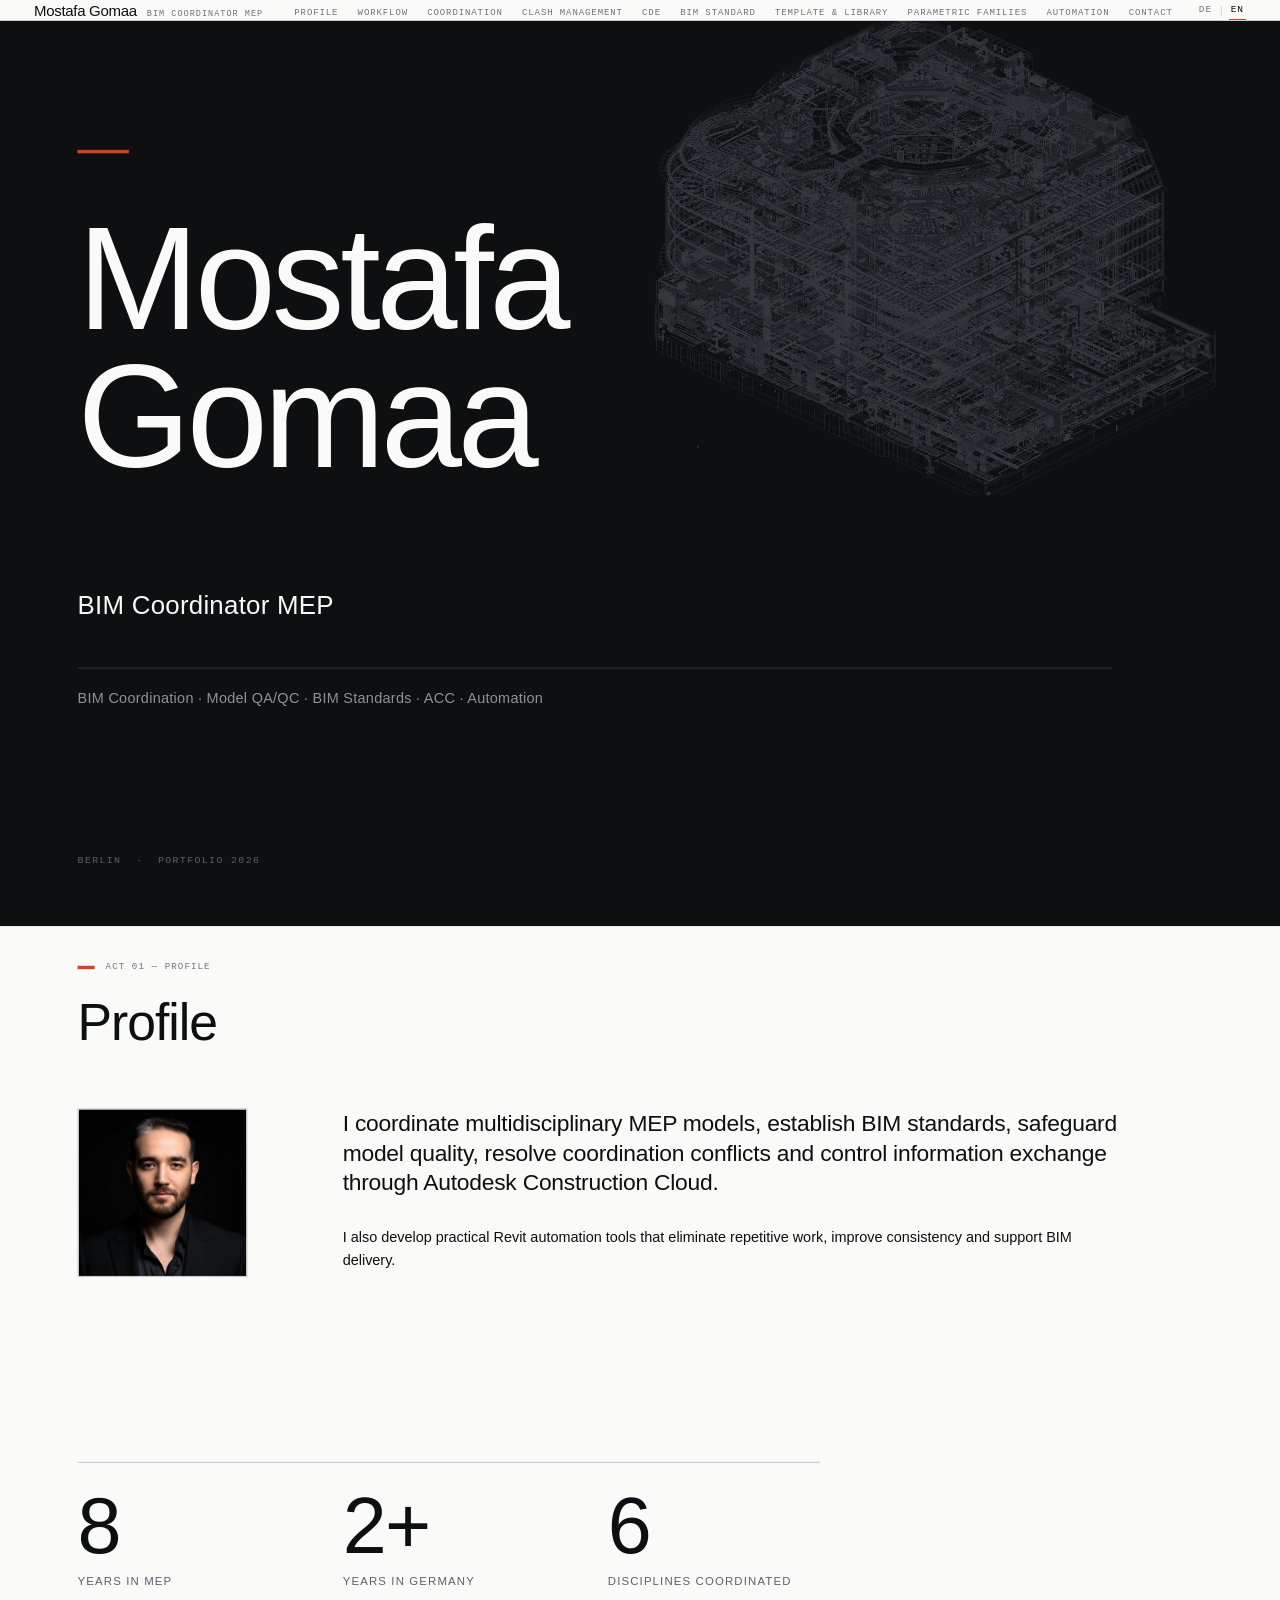
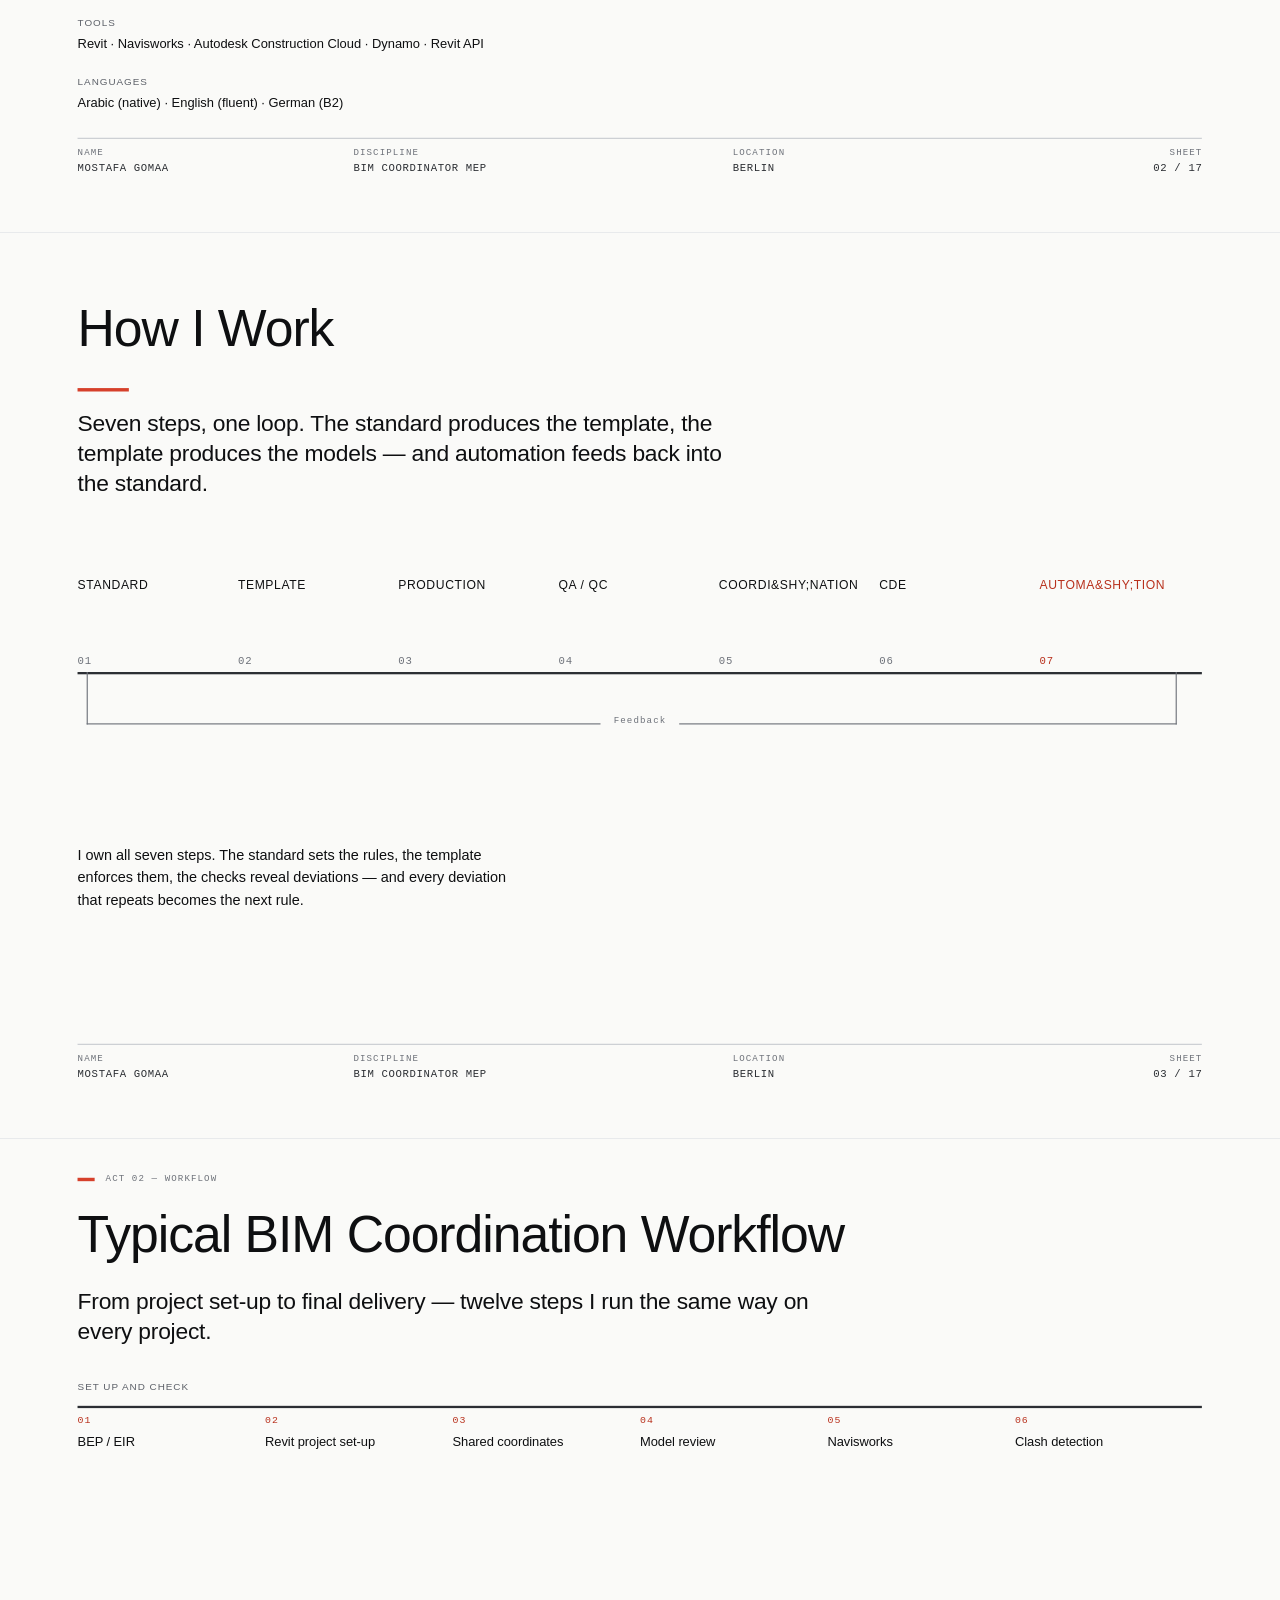
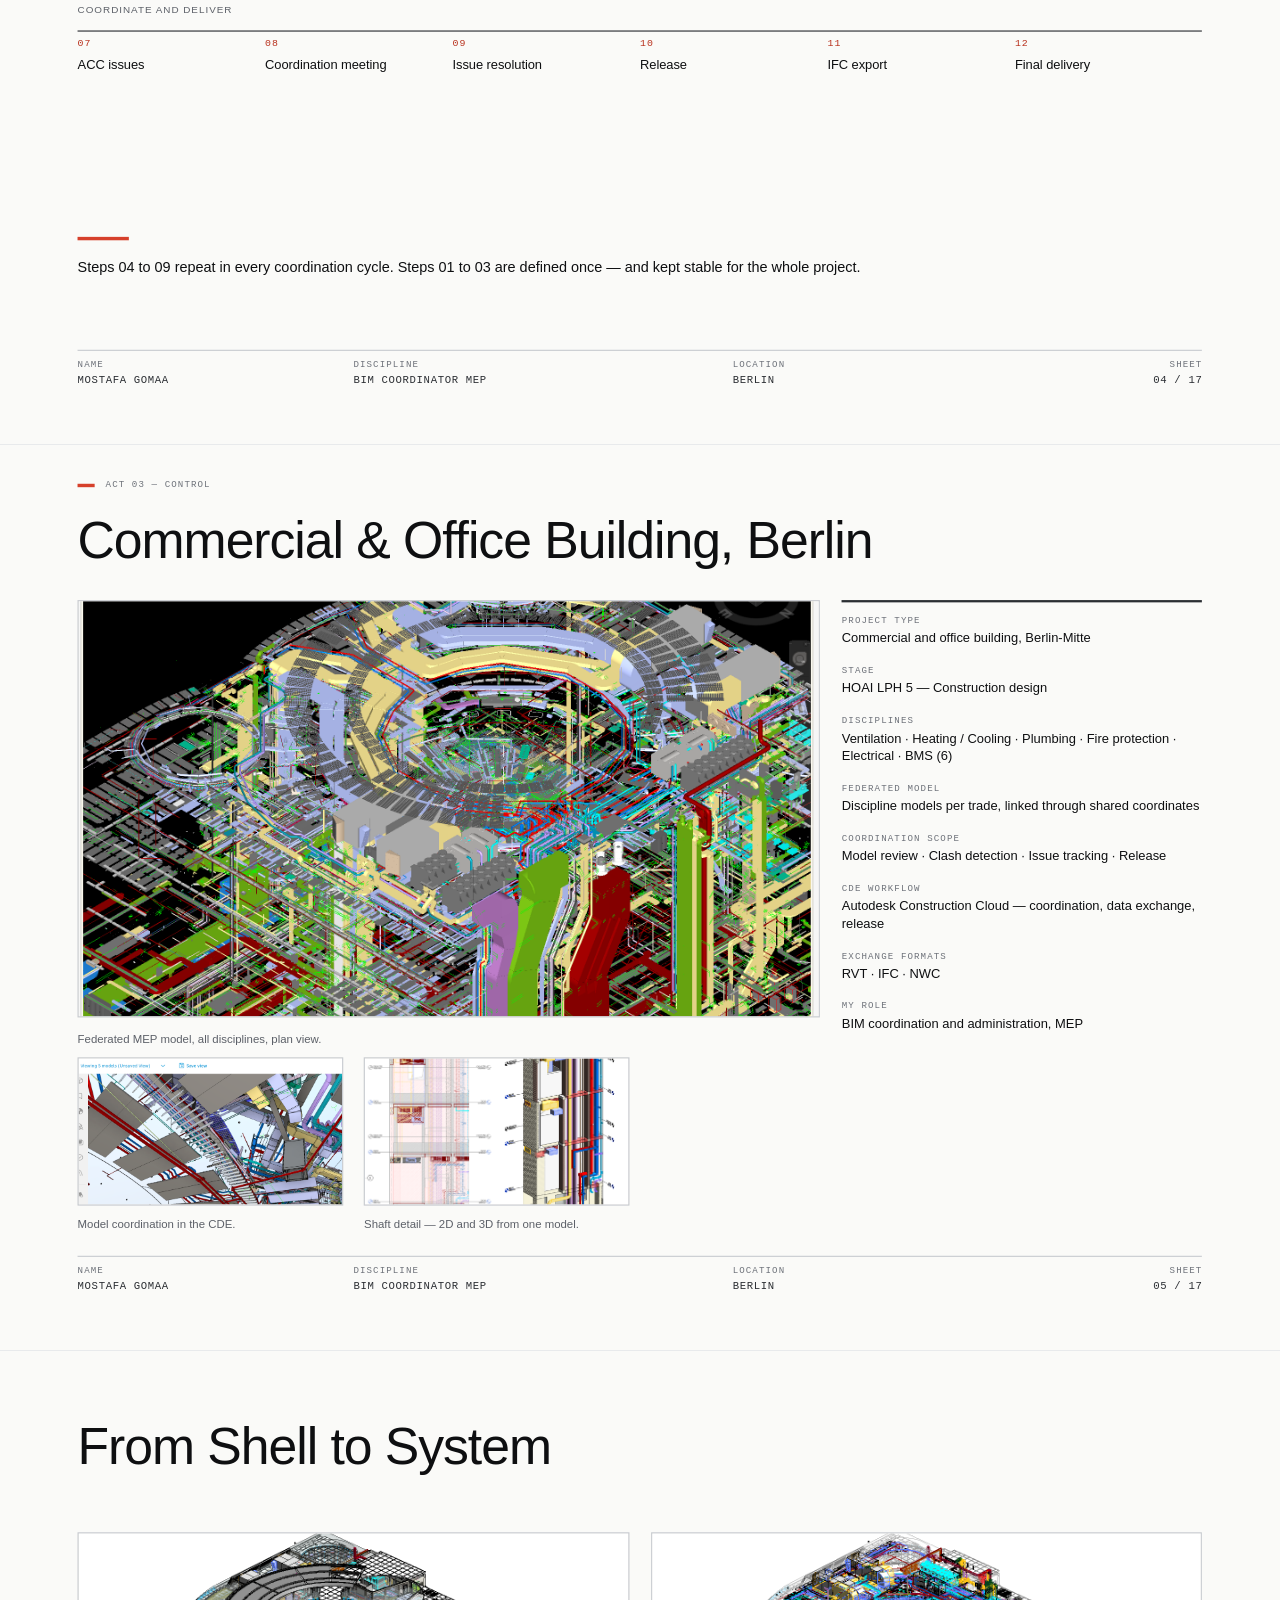
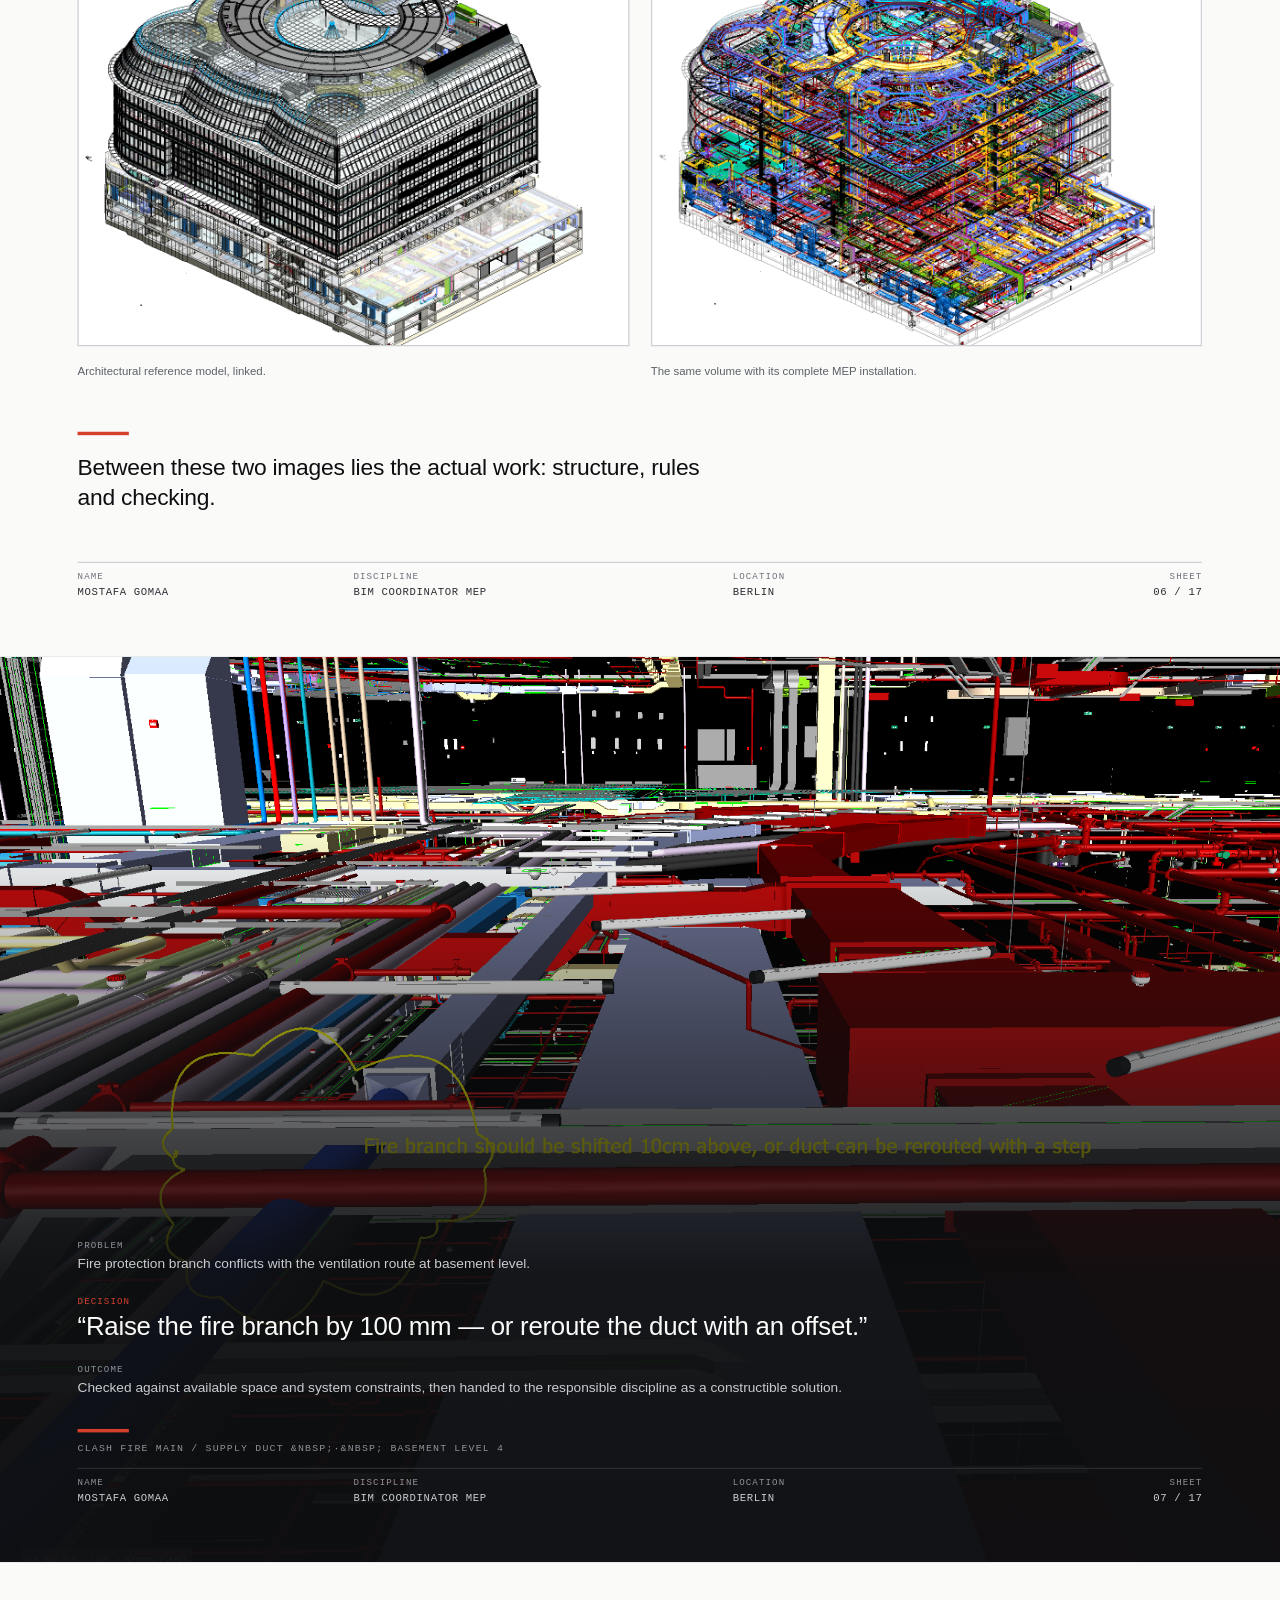
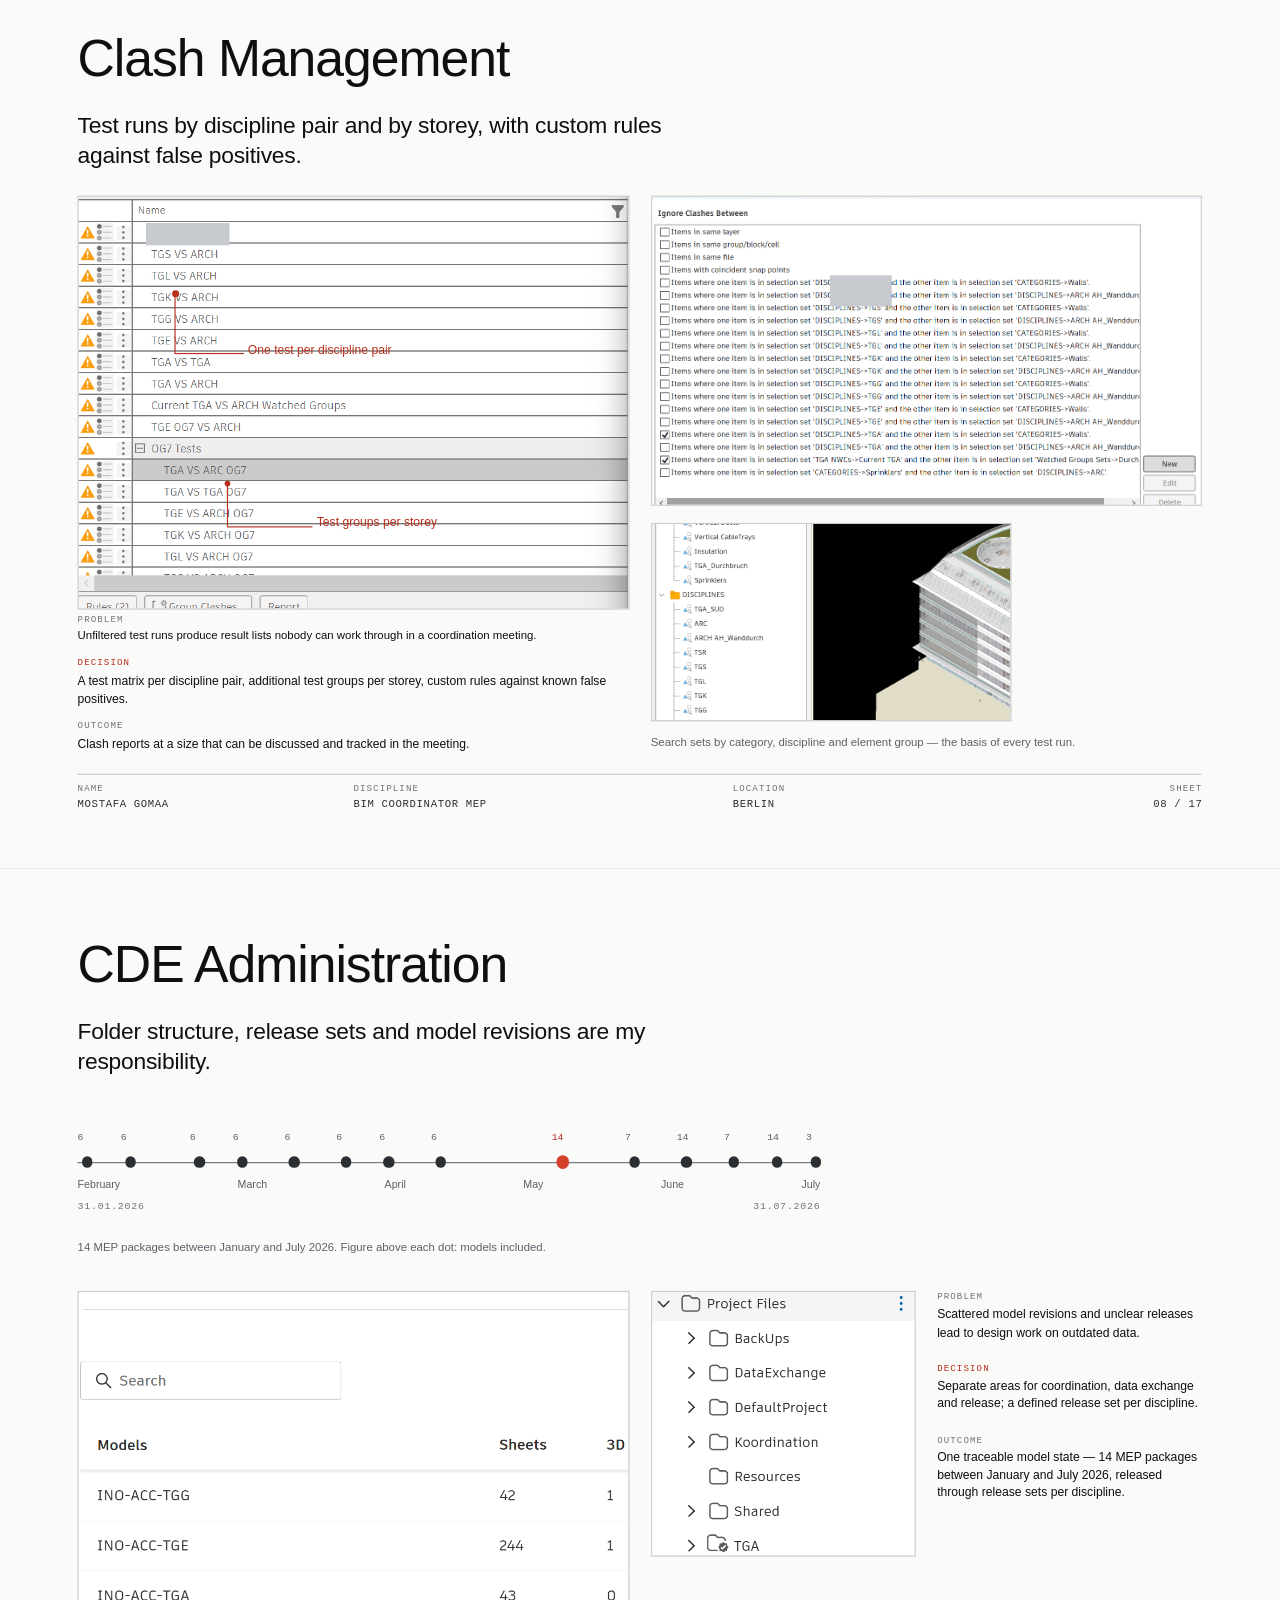
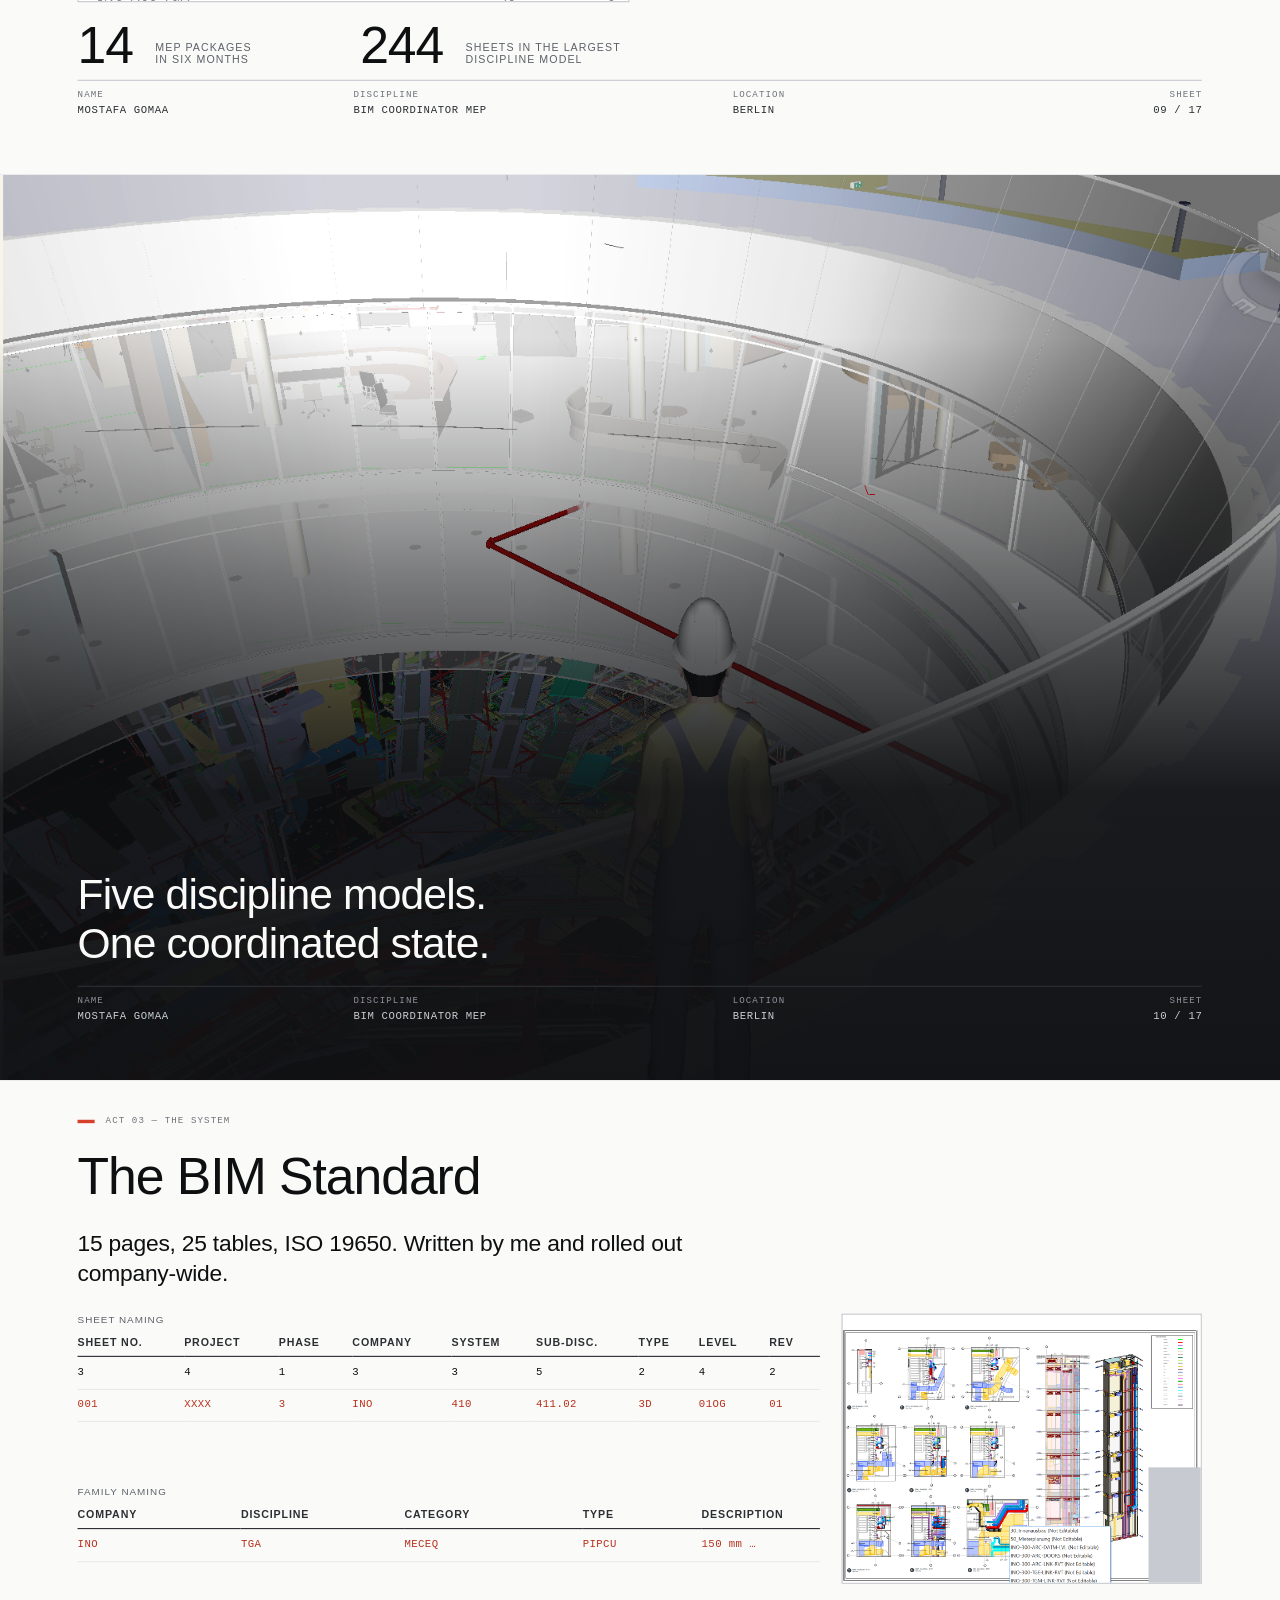
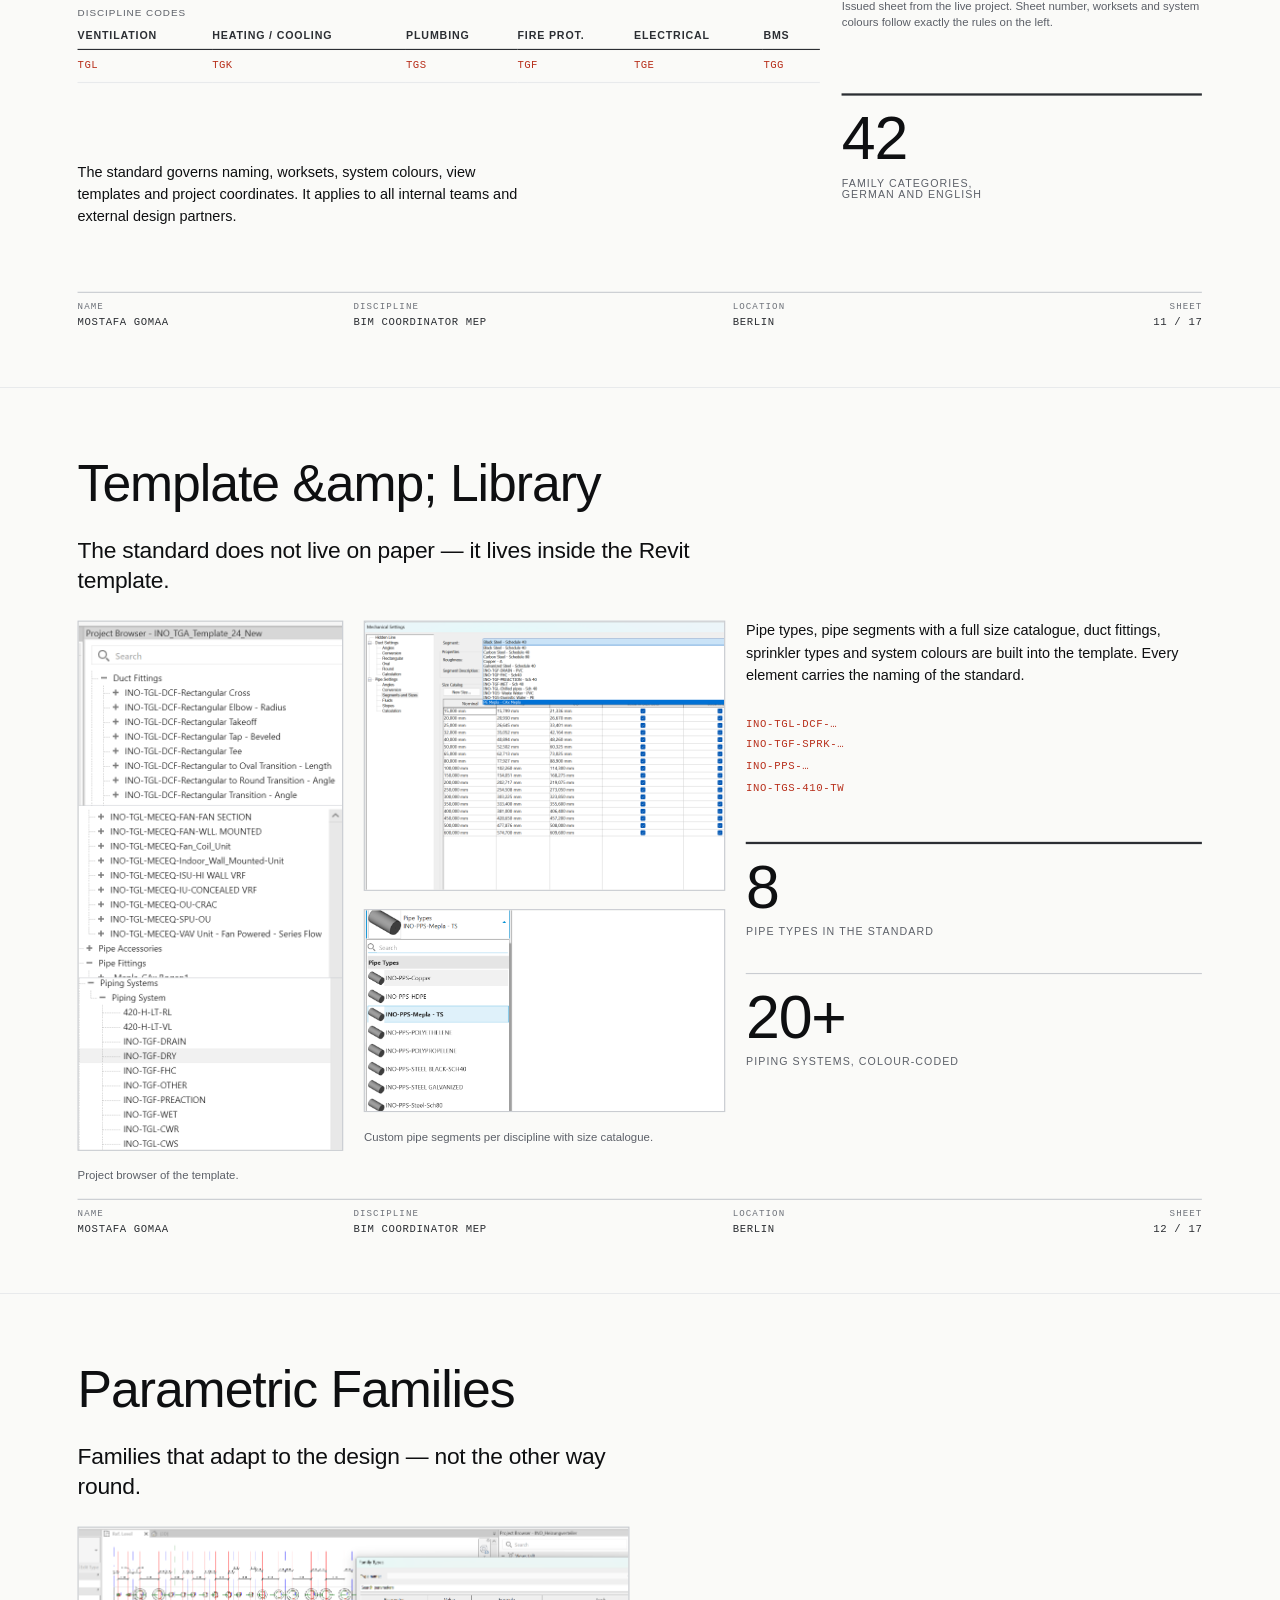
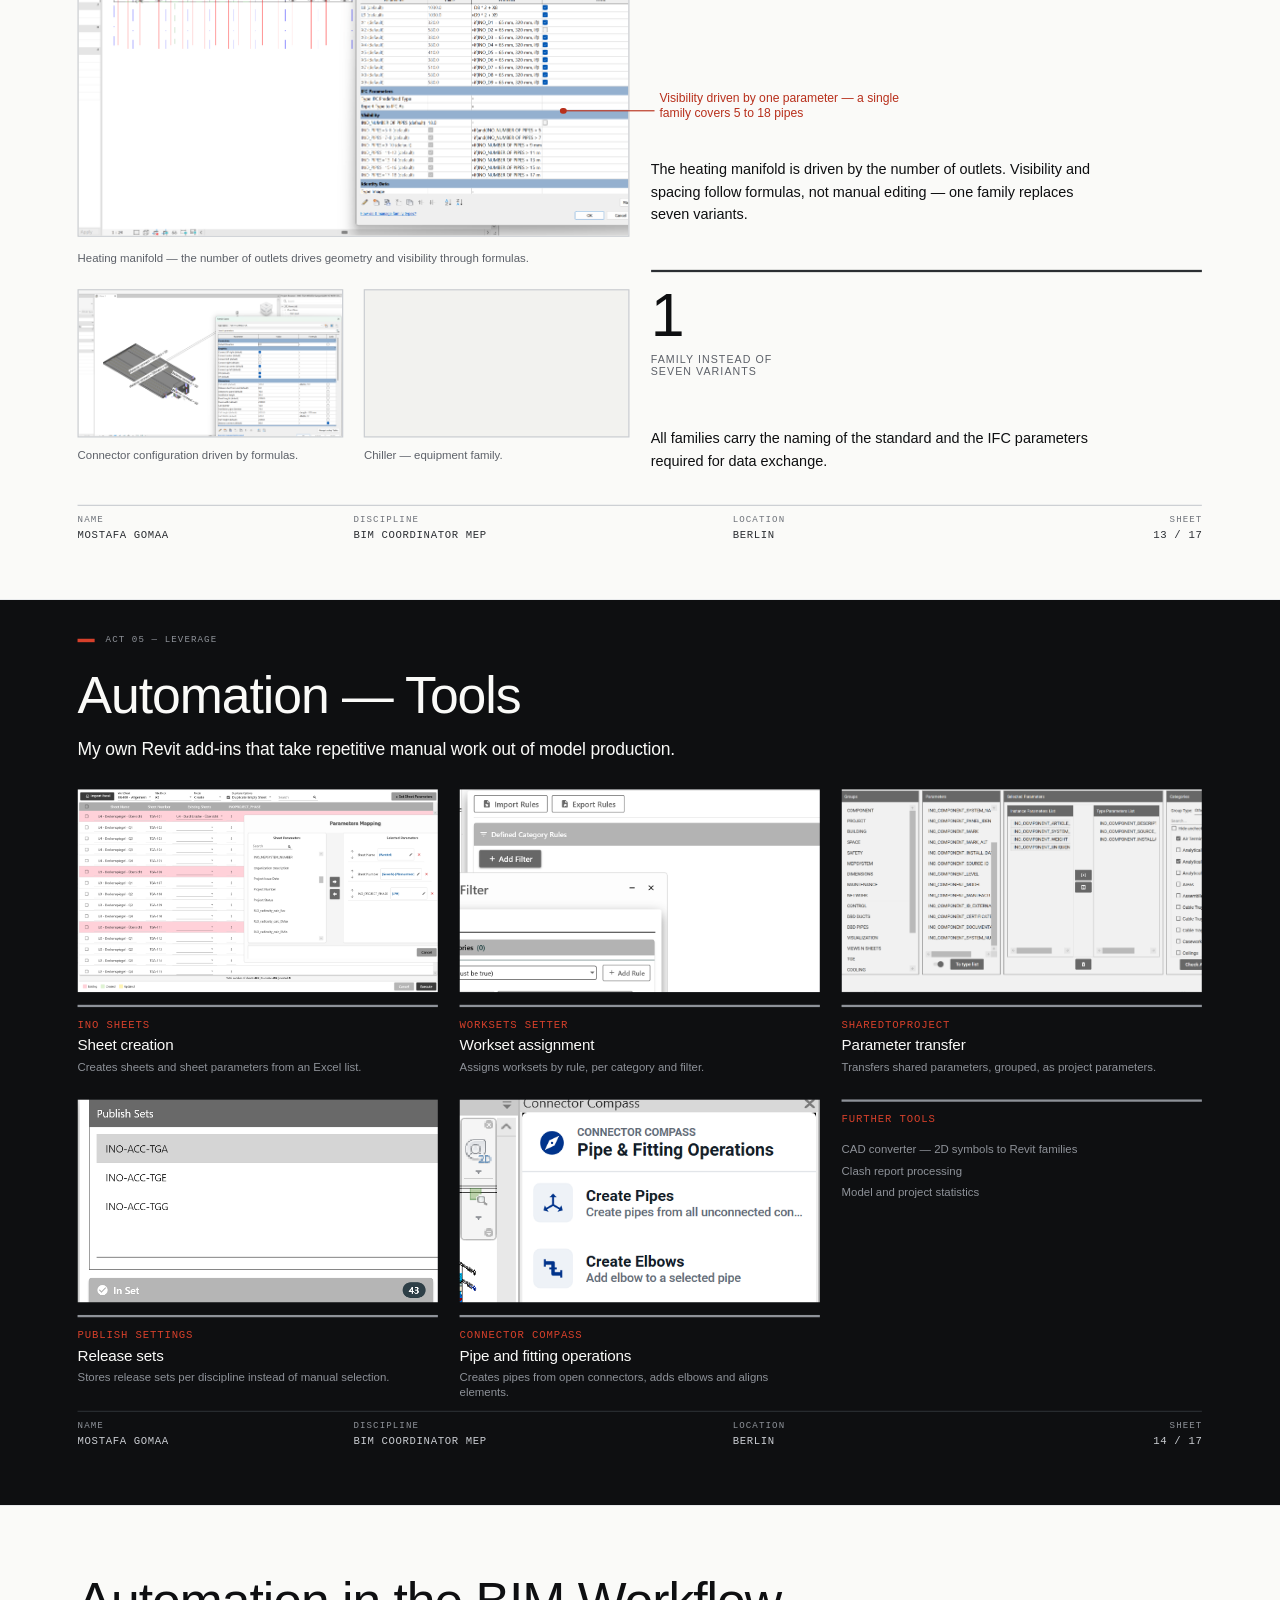
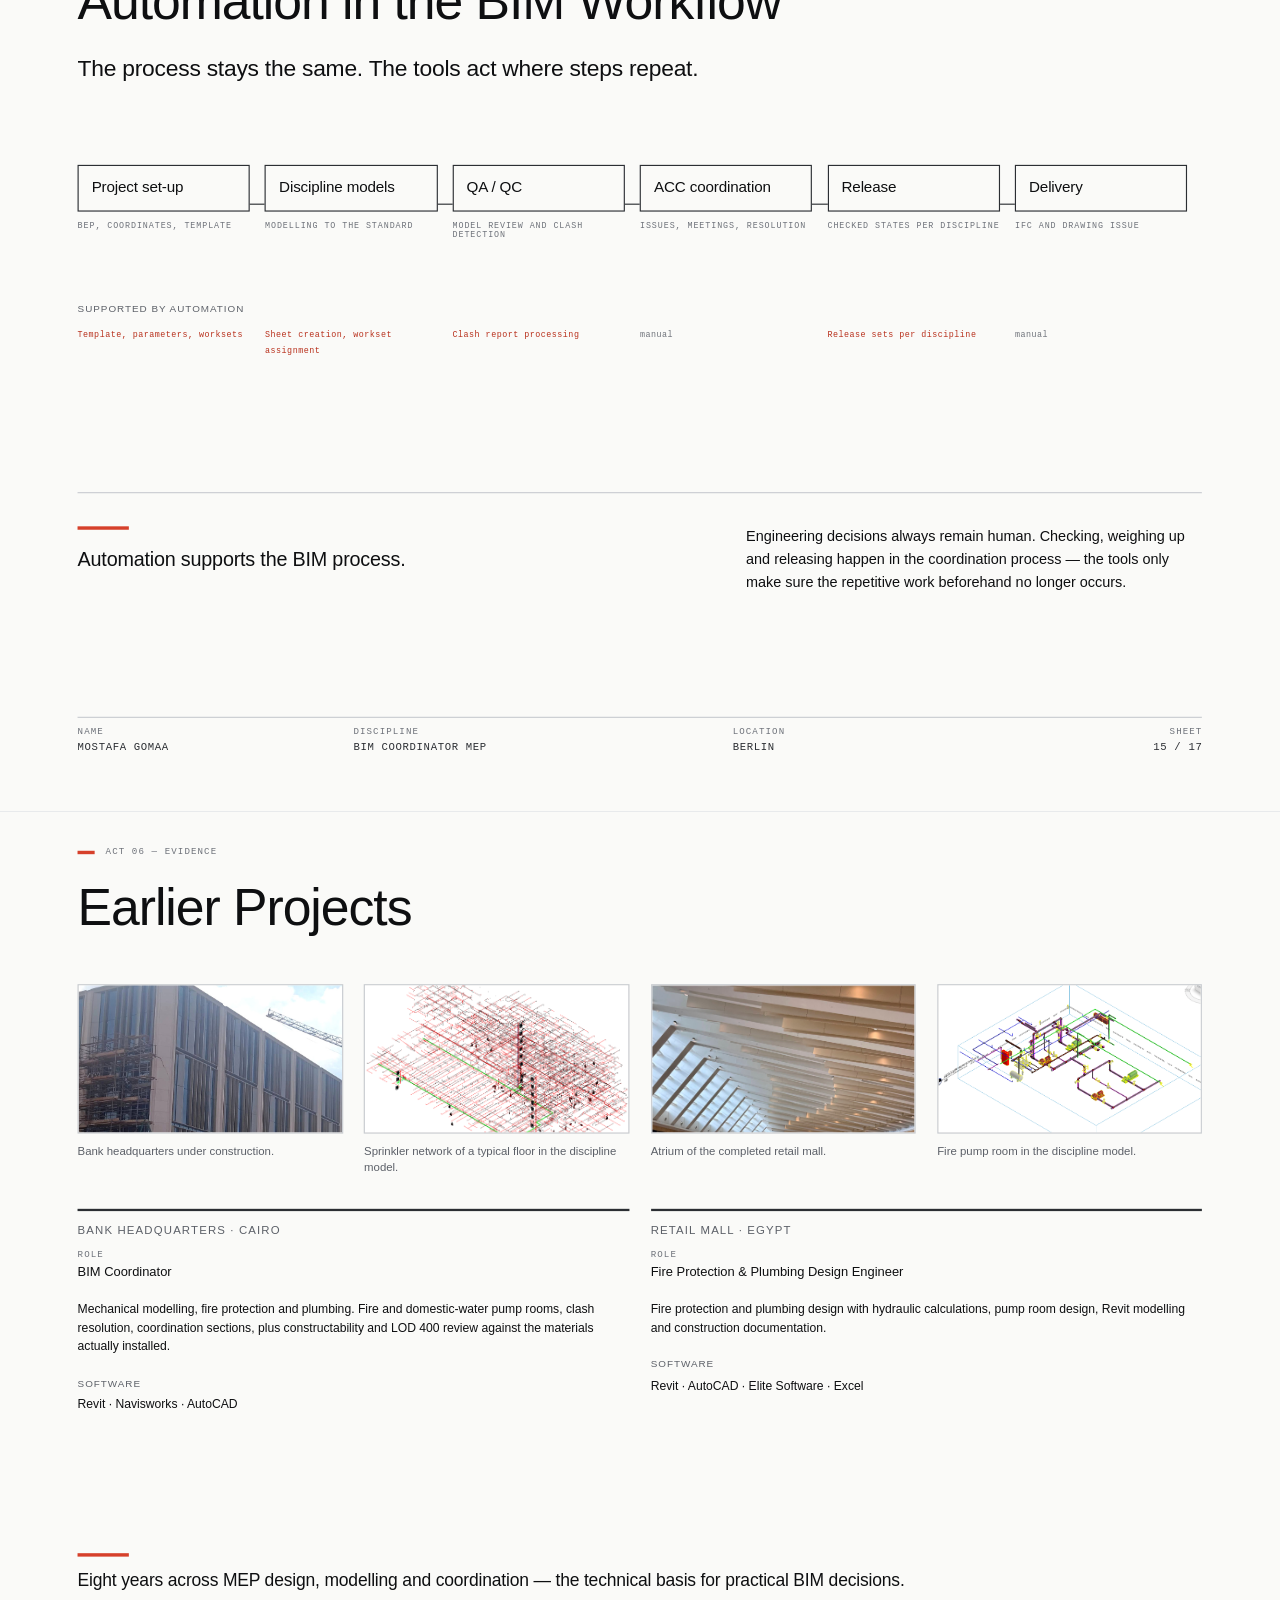
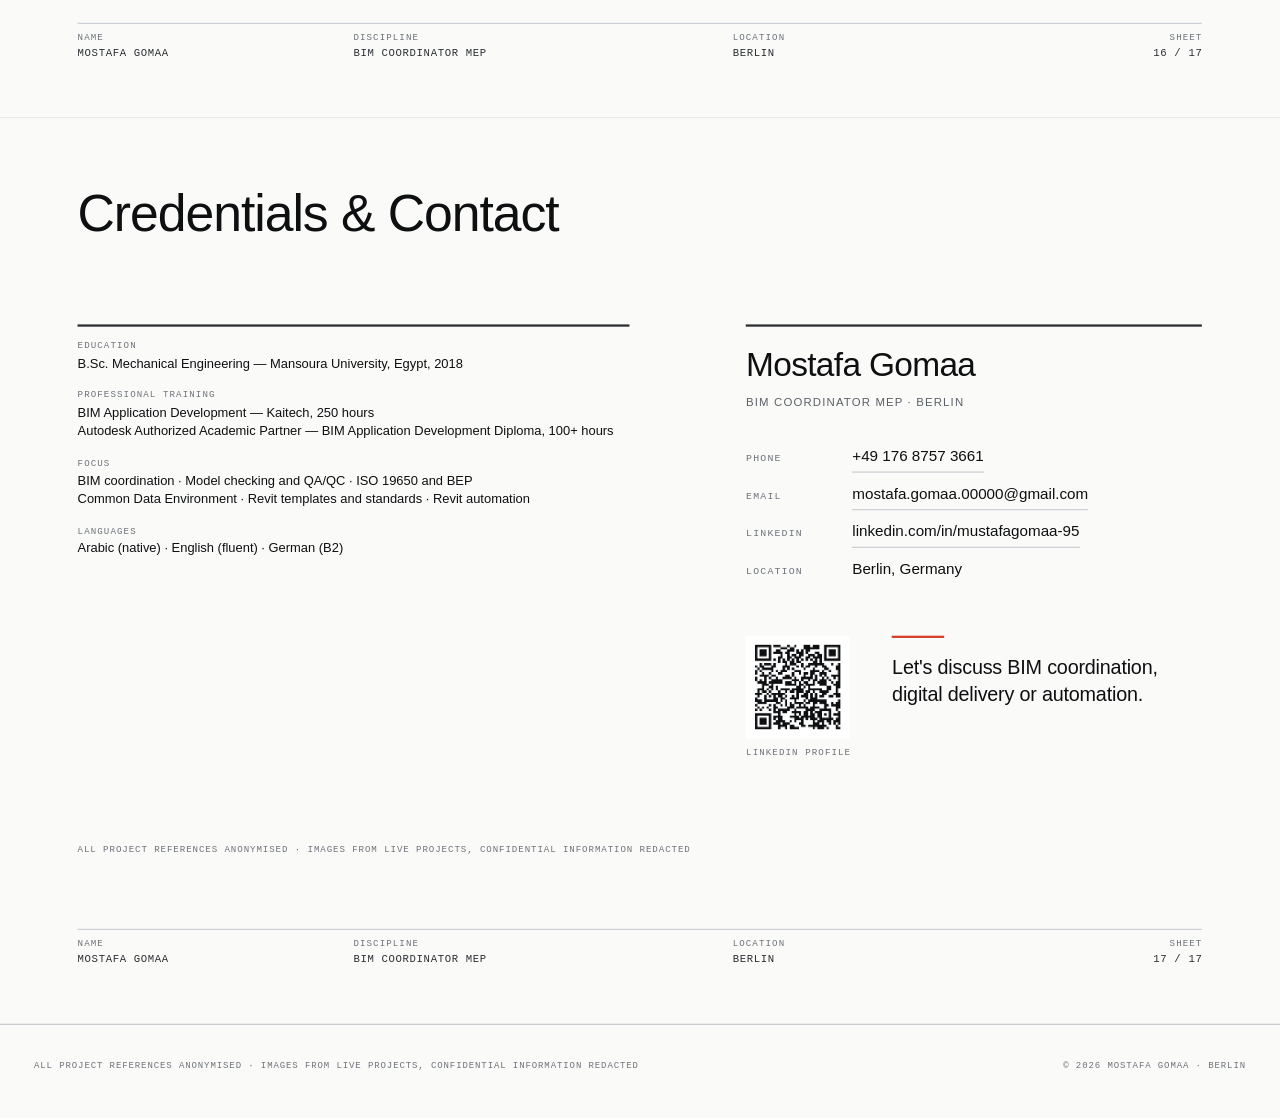
==== commit e3674c9c: "fix: correct spelling errors in German terms" ====
--- a/index.html
+++ b/index.html
@@ -164,9 +164,9 @@
         <div class="fnode" style="left:37.2mm"><div class="nm"><span data-i18n="t021">Vorlage</span></div><div class="tlab"></div><div class="nn">02</div></div>
         <div class="fnode" style="left:74.4mm"><div class="nm"><span data-i18n="t022">Produktion</span></div><div class="tlab"></div><div class="nn">03</div></div>
         <div class="fnode" style="left:111.6mm"><div class="nm">QA / QC</div><div class="tlab"></div><div class="nn">04</div></div>
-        <div class="fnode" style="left:148.8mm"><div class="nm"><span data-i18n="t023">Koordi&shy;nation</span></div><div class="tlab"></div><div class="nn">05</div></div>
+        <div class="fnode" style="left:148.8mm"><div class="nm"><span data-i18n="t023">Koordination</span></div><div class="tlab"></div><div class="nn">05</div></div>
         <div class="fnode" style="left:186mm"><div class="nm">CDE</div><div class="tlab"></div><div class="nn">06</div></div>
-        <div class="fnode sg" style="left:223.2mm"><div class="nm"><span data-i18n="t024">Automati&shy;sierung</span></div><div class="tlab"></div><div class="nn">07</div></div>
+        <div class="fnode sg" style="left:223.2mm"><div class="nm"><span data-i18n="t024">Automatisierung</span></div><div class="tlab"></div><div class="nn">07</div></div>
         <div class="fret"></div>
         <div class="fretl"><span data-i18n="t025">Rücklauf</span></div>
       </div>
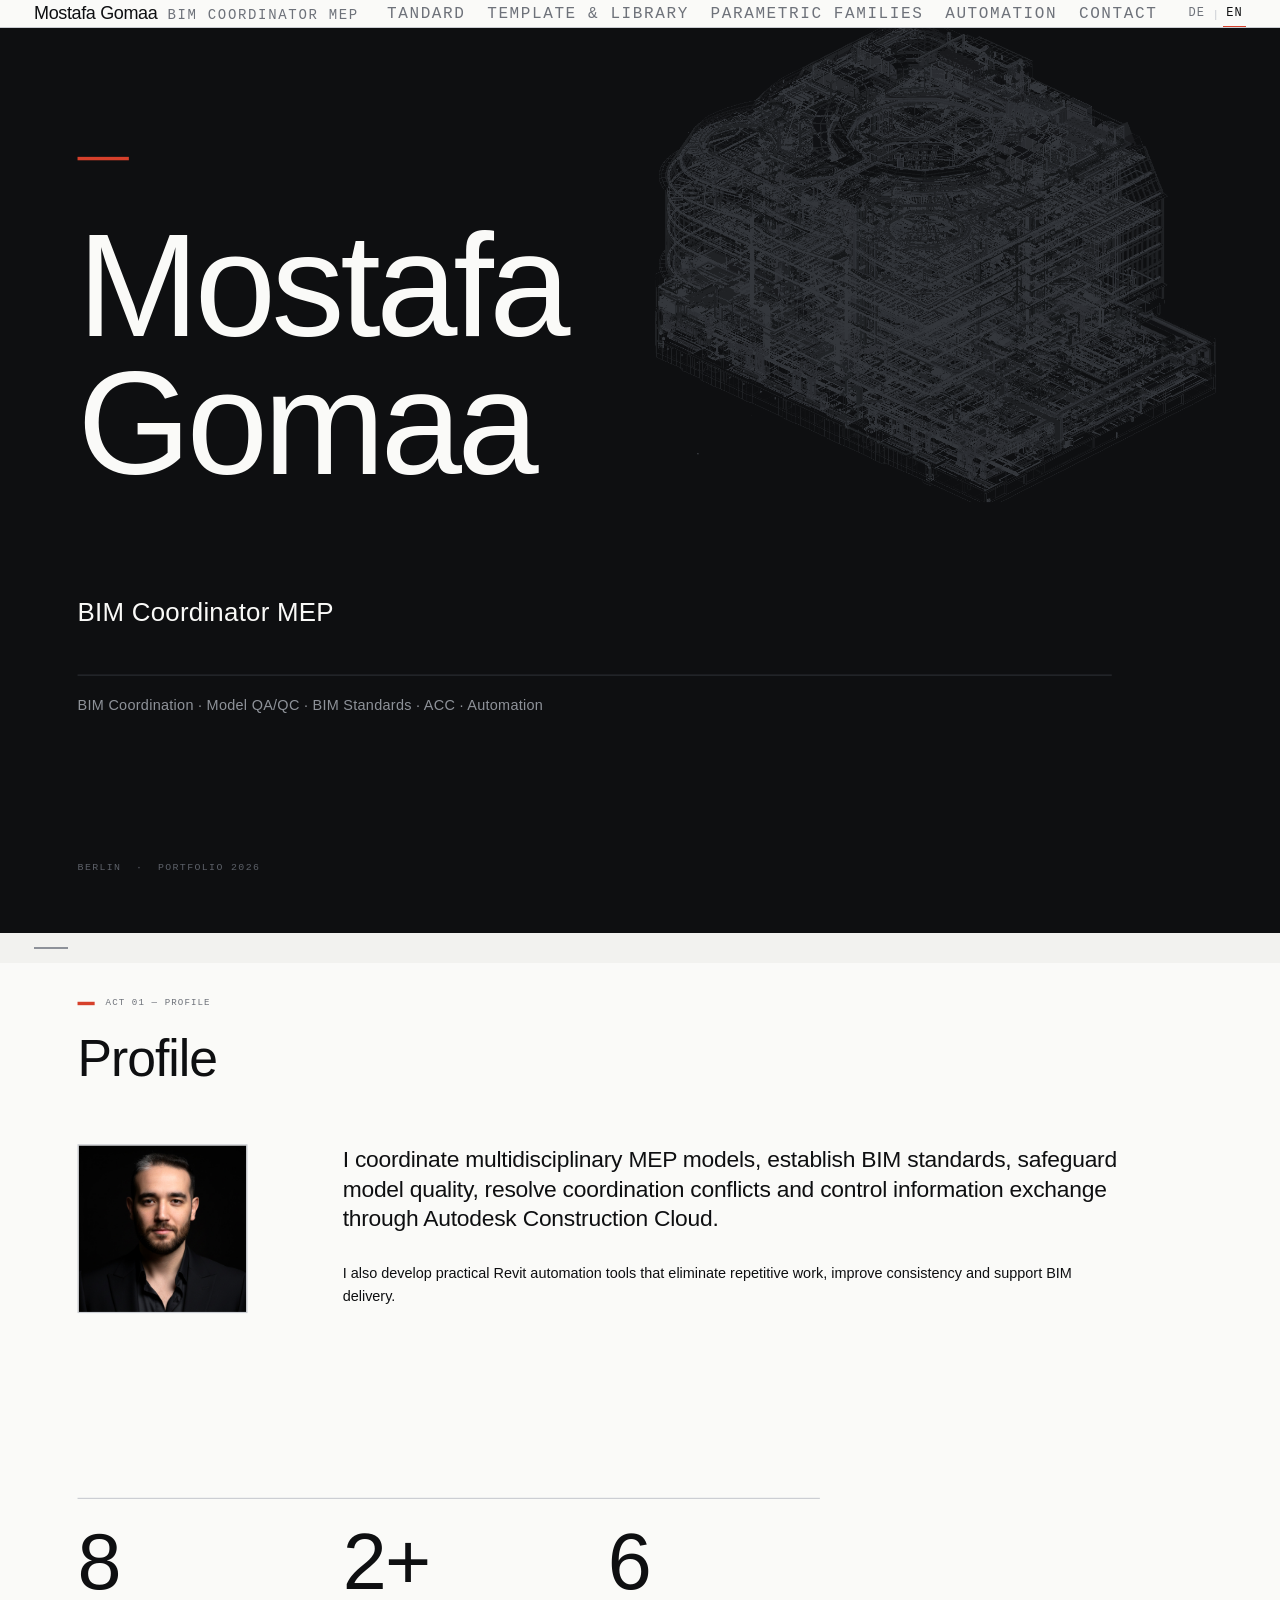
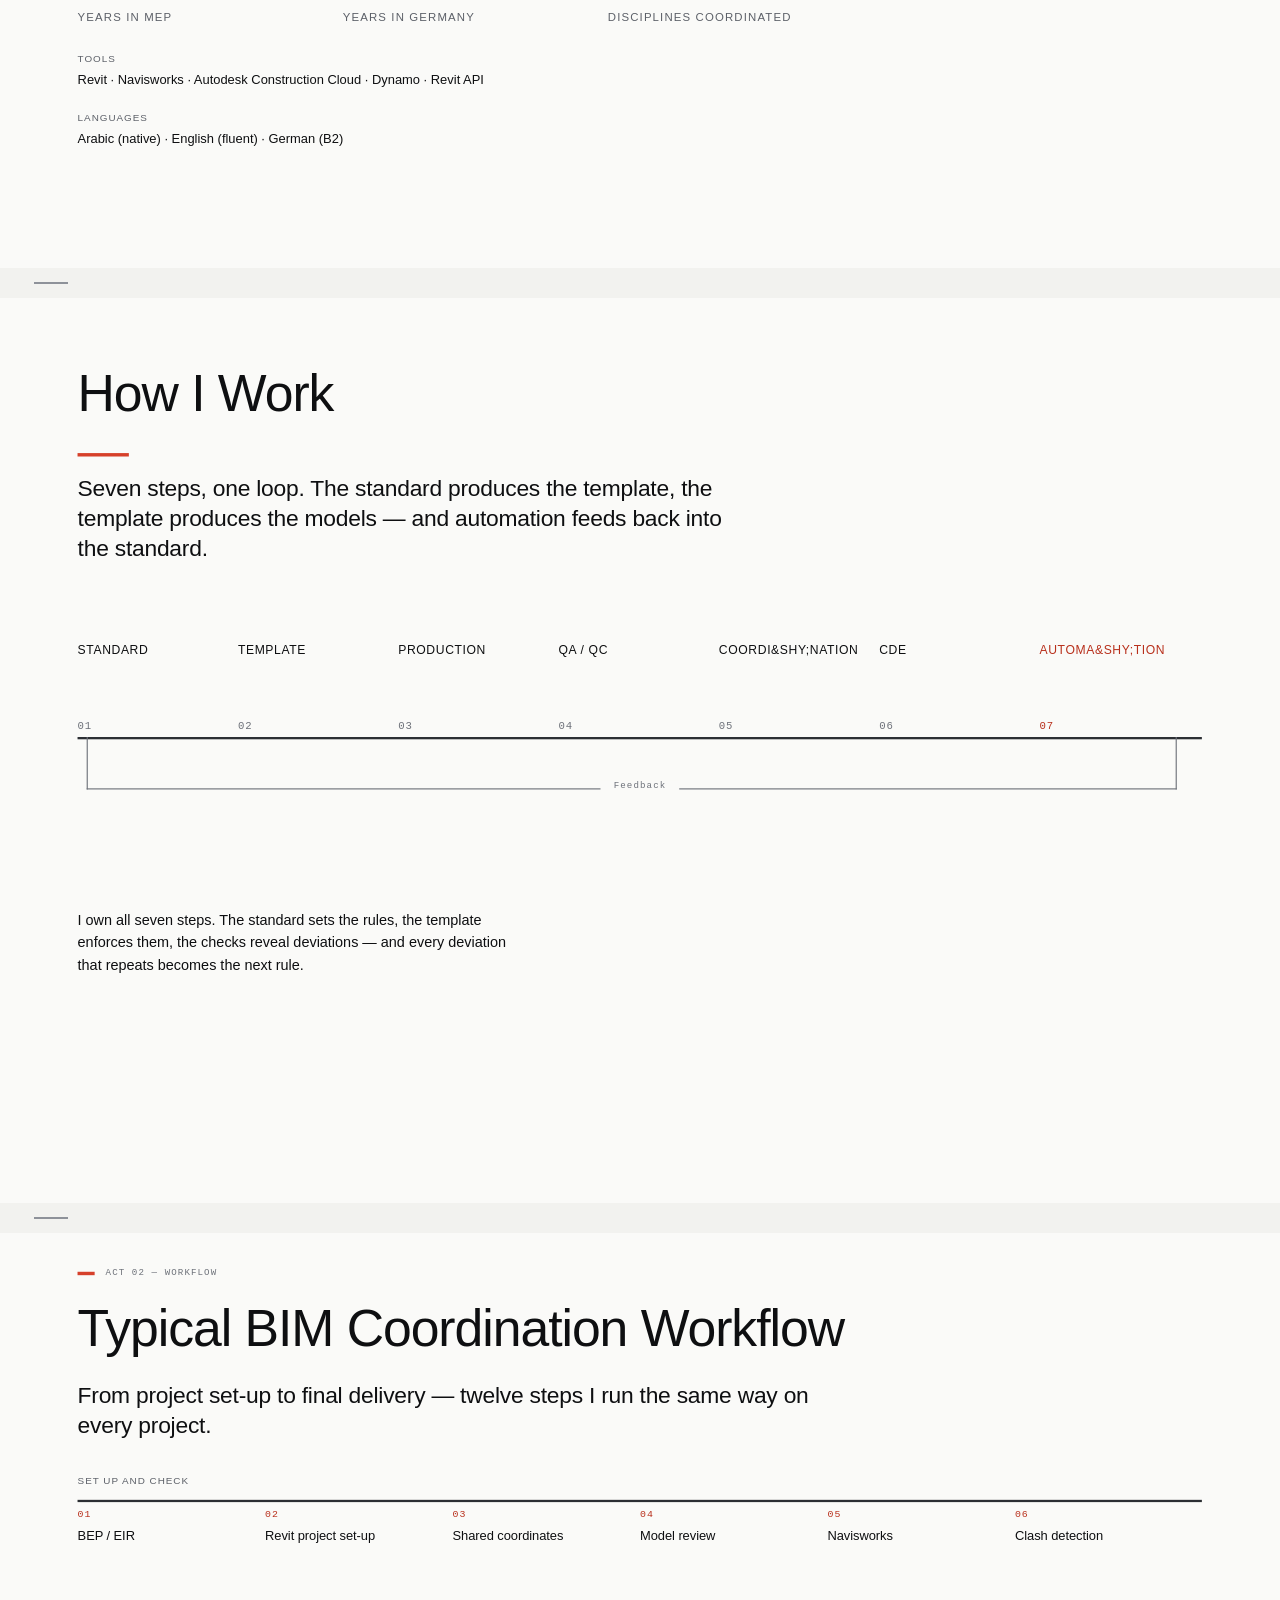
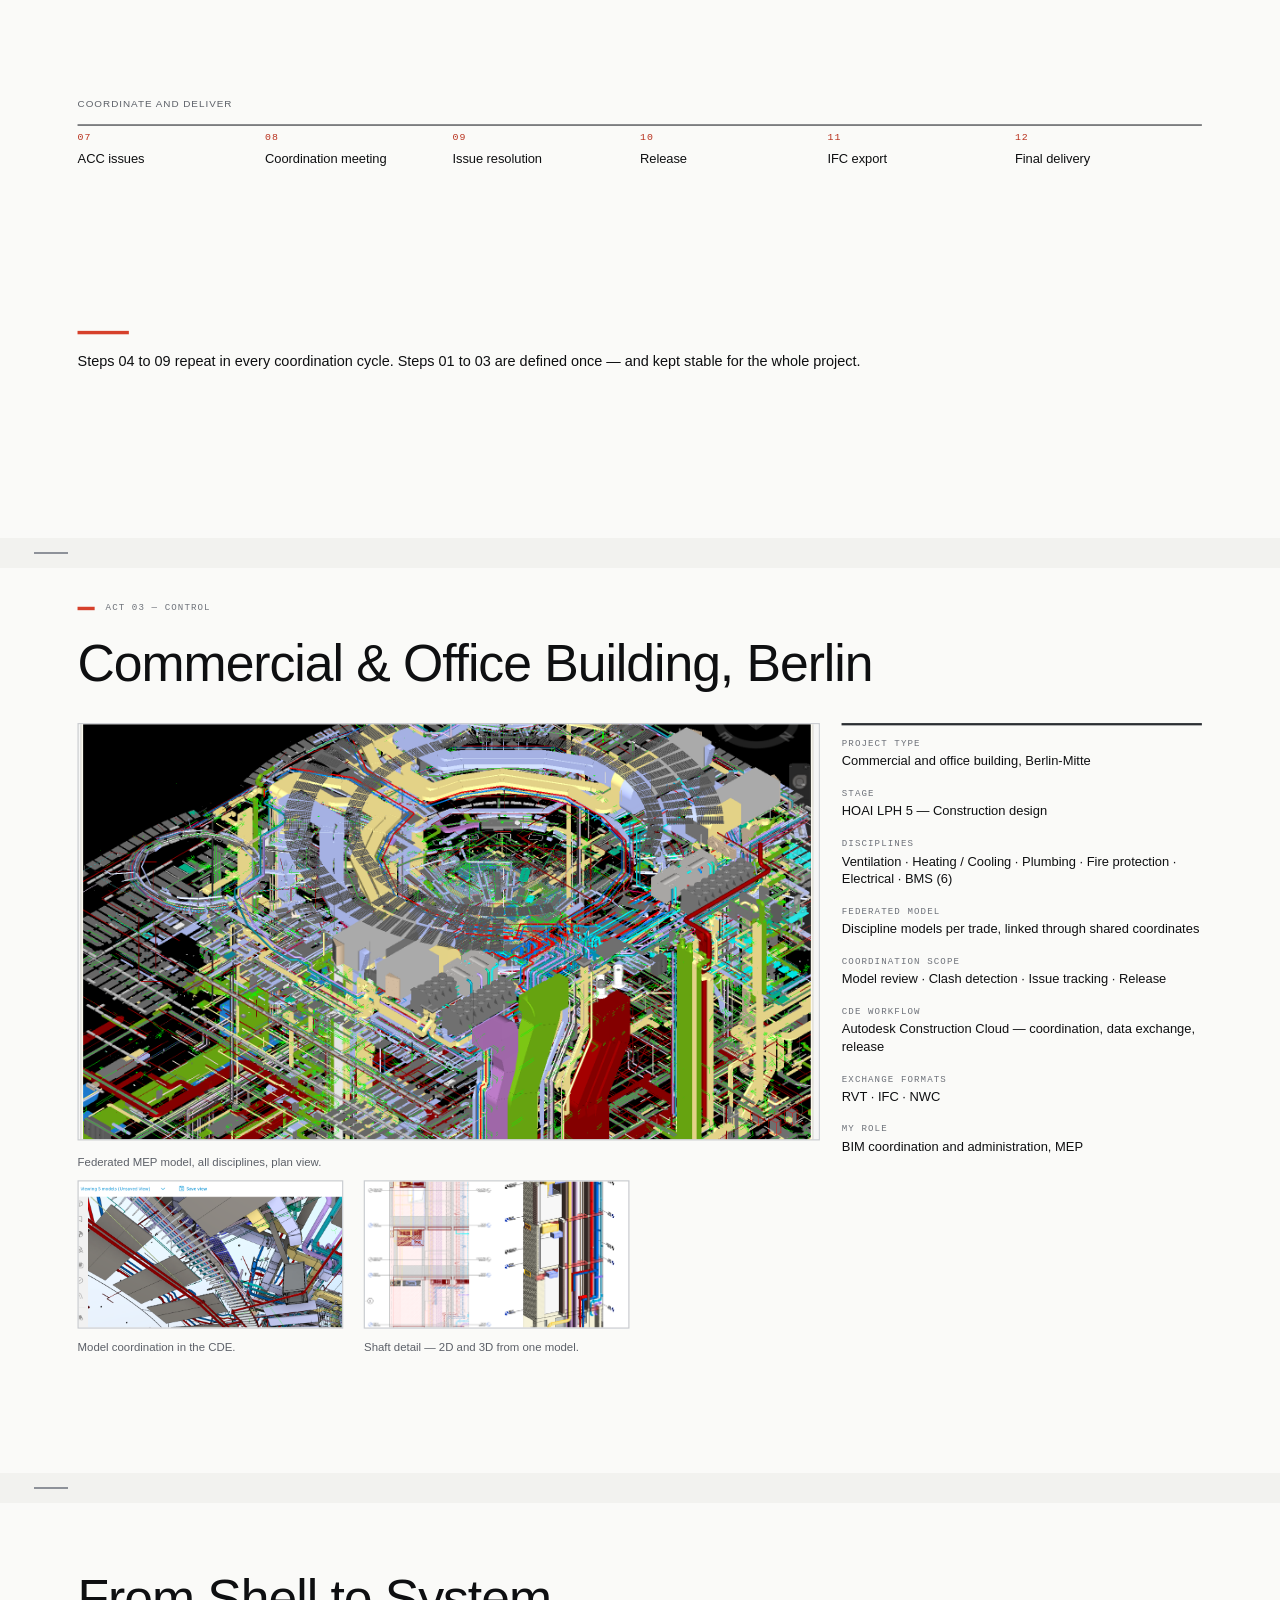
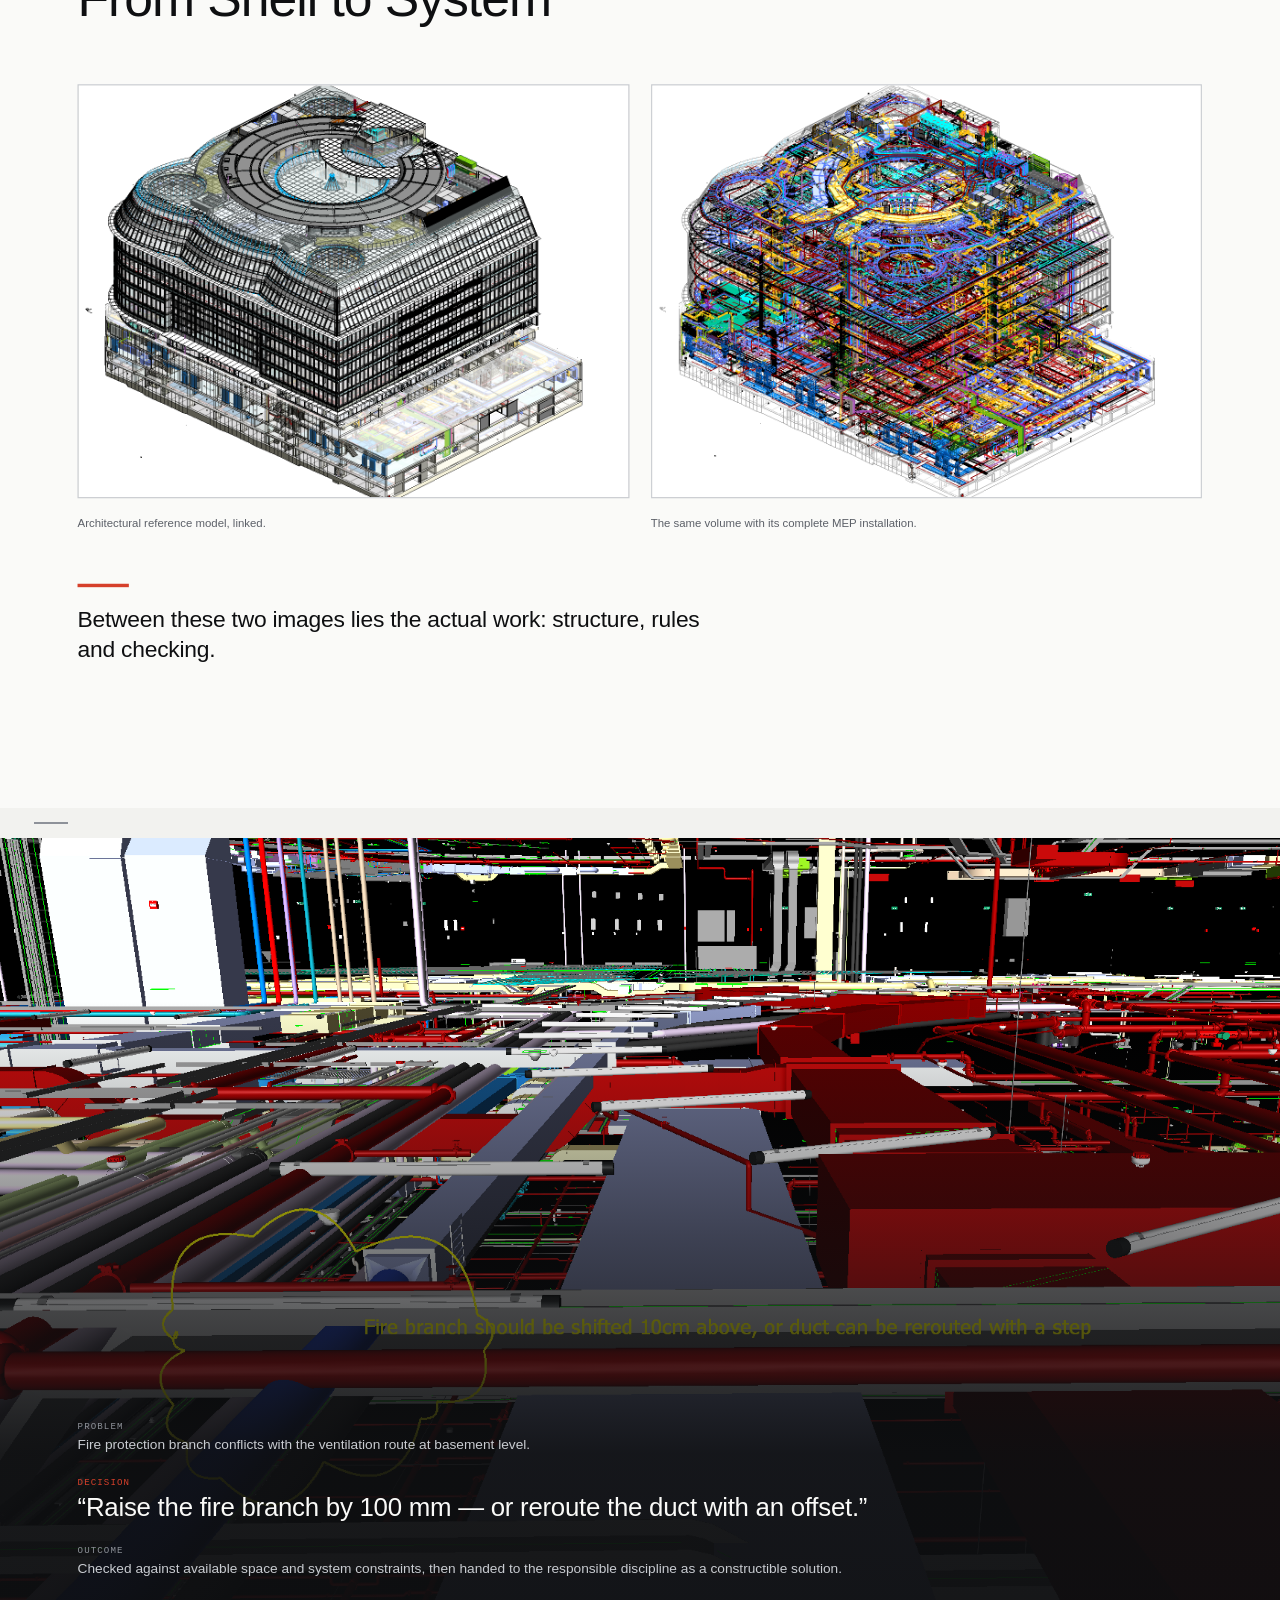
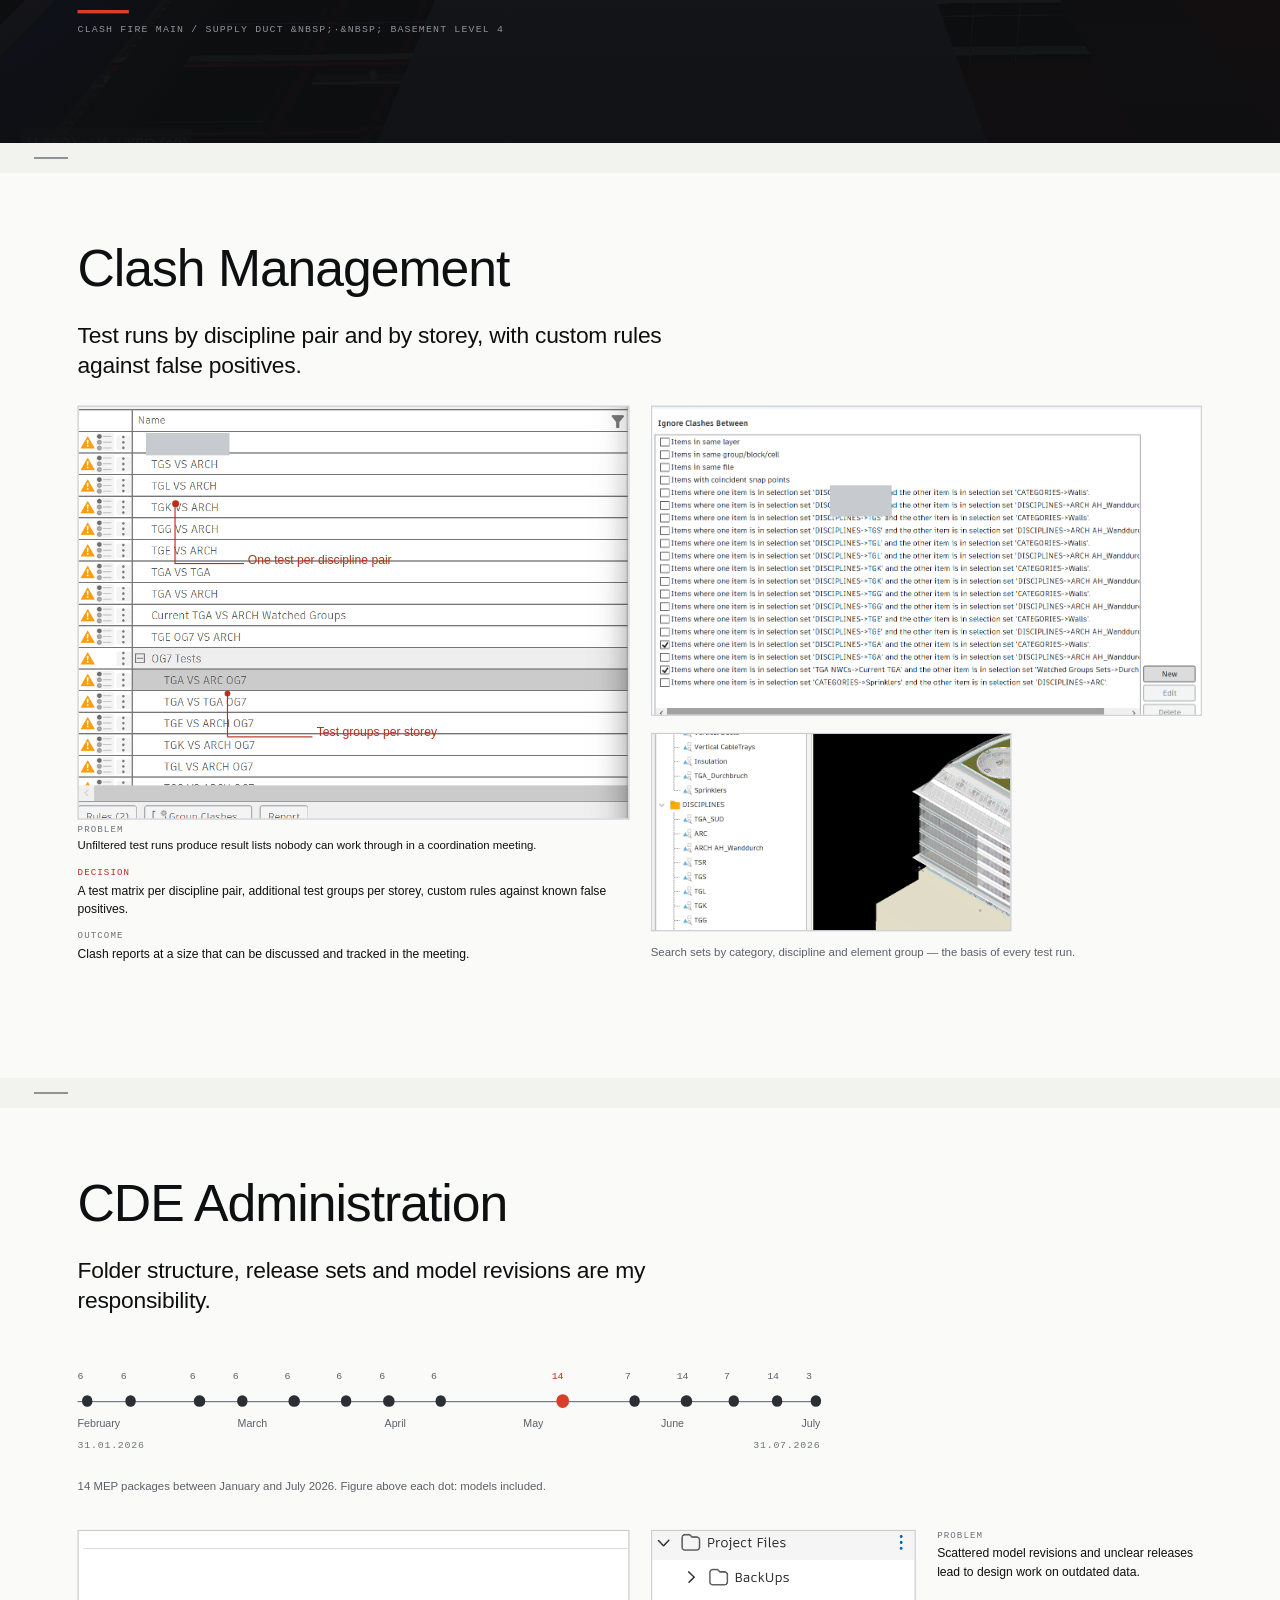
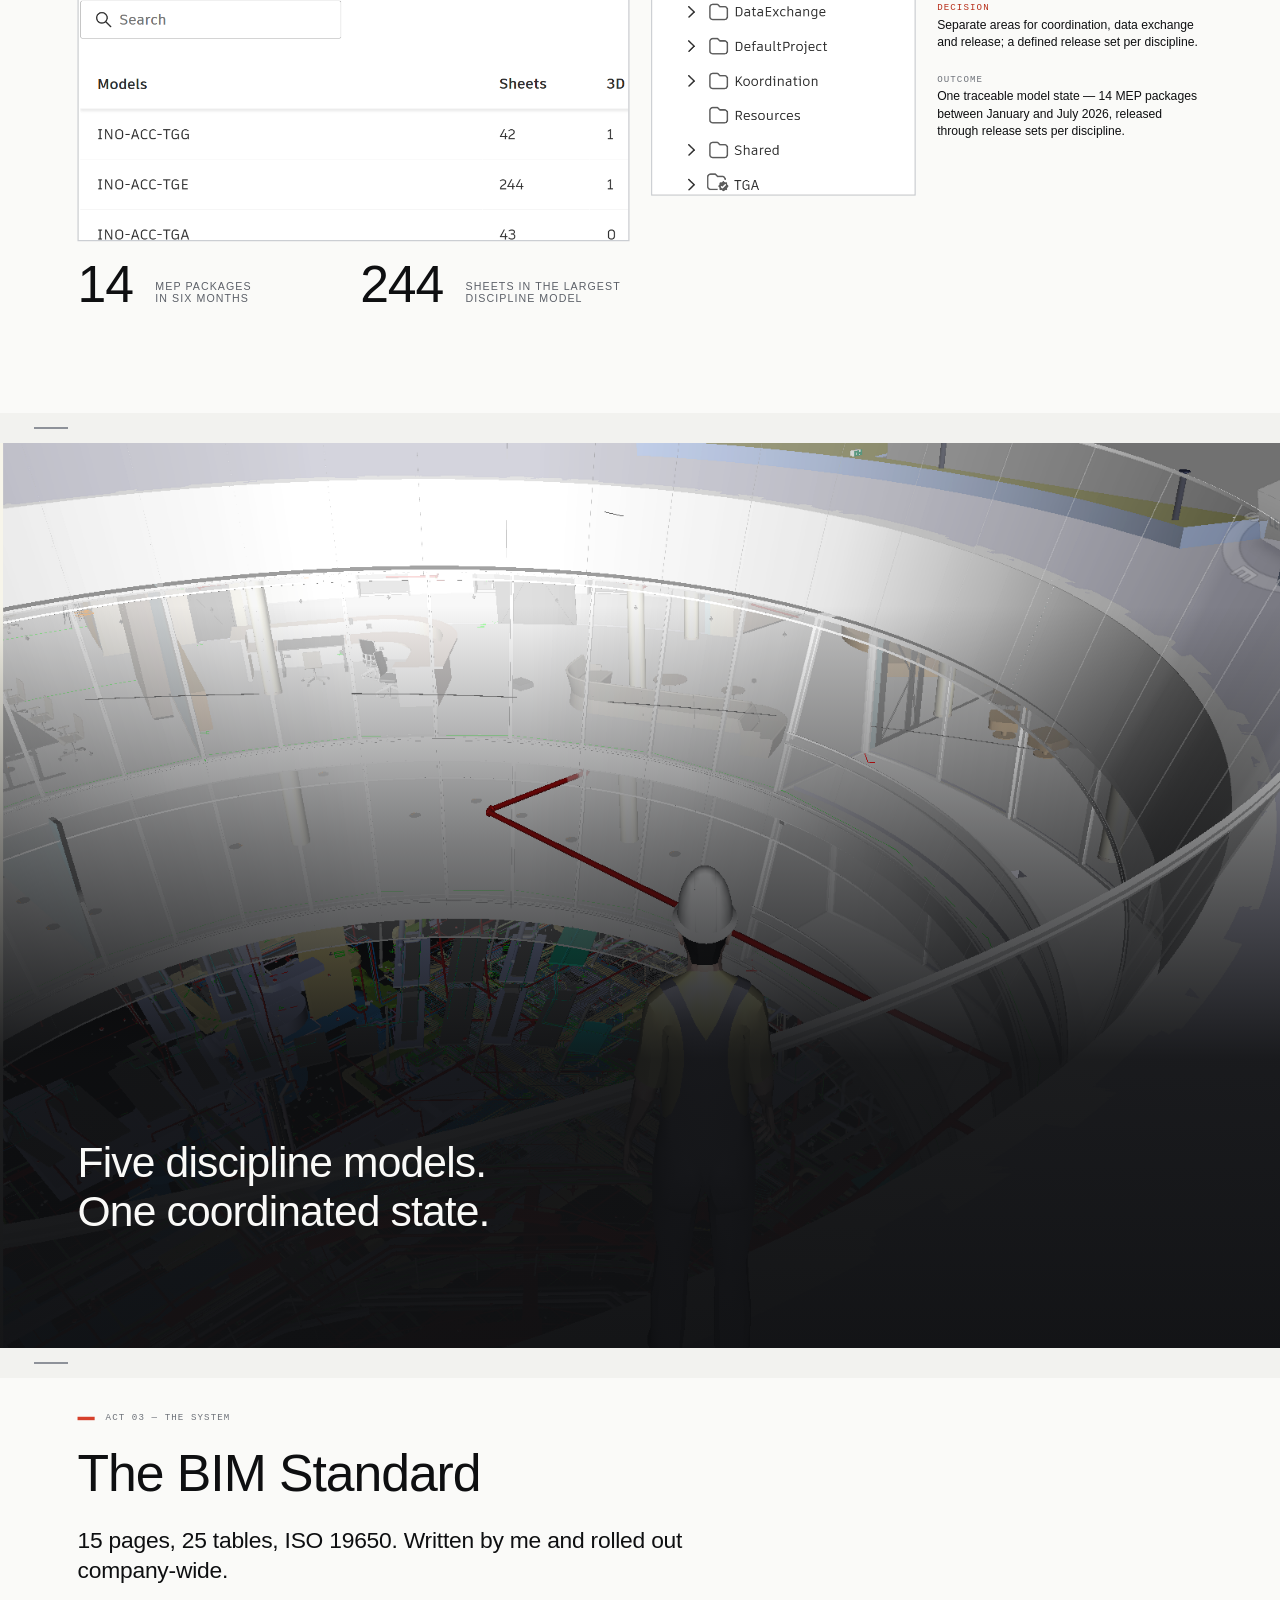
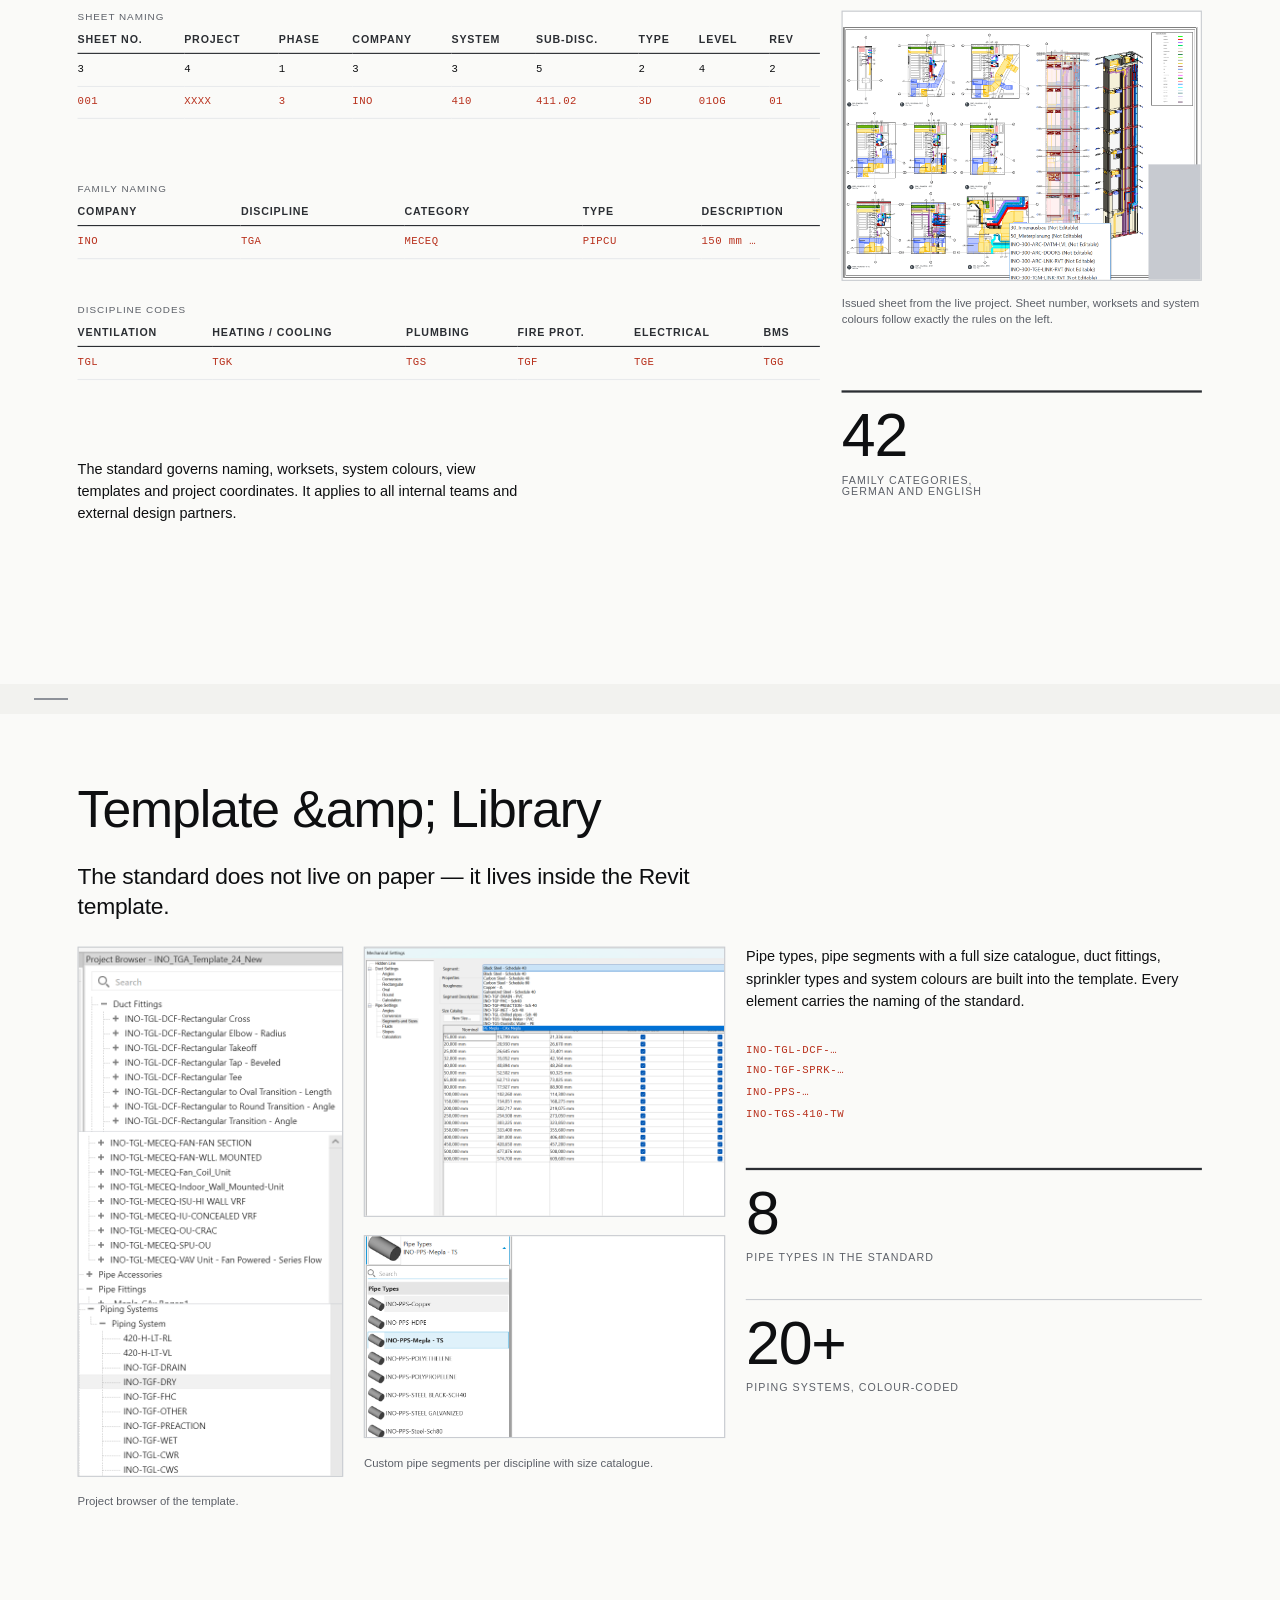
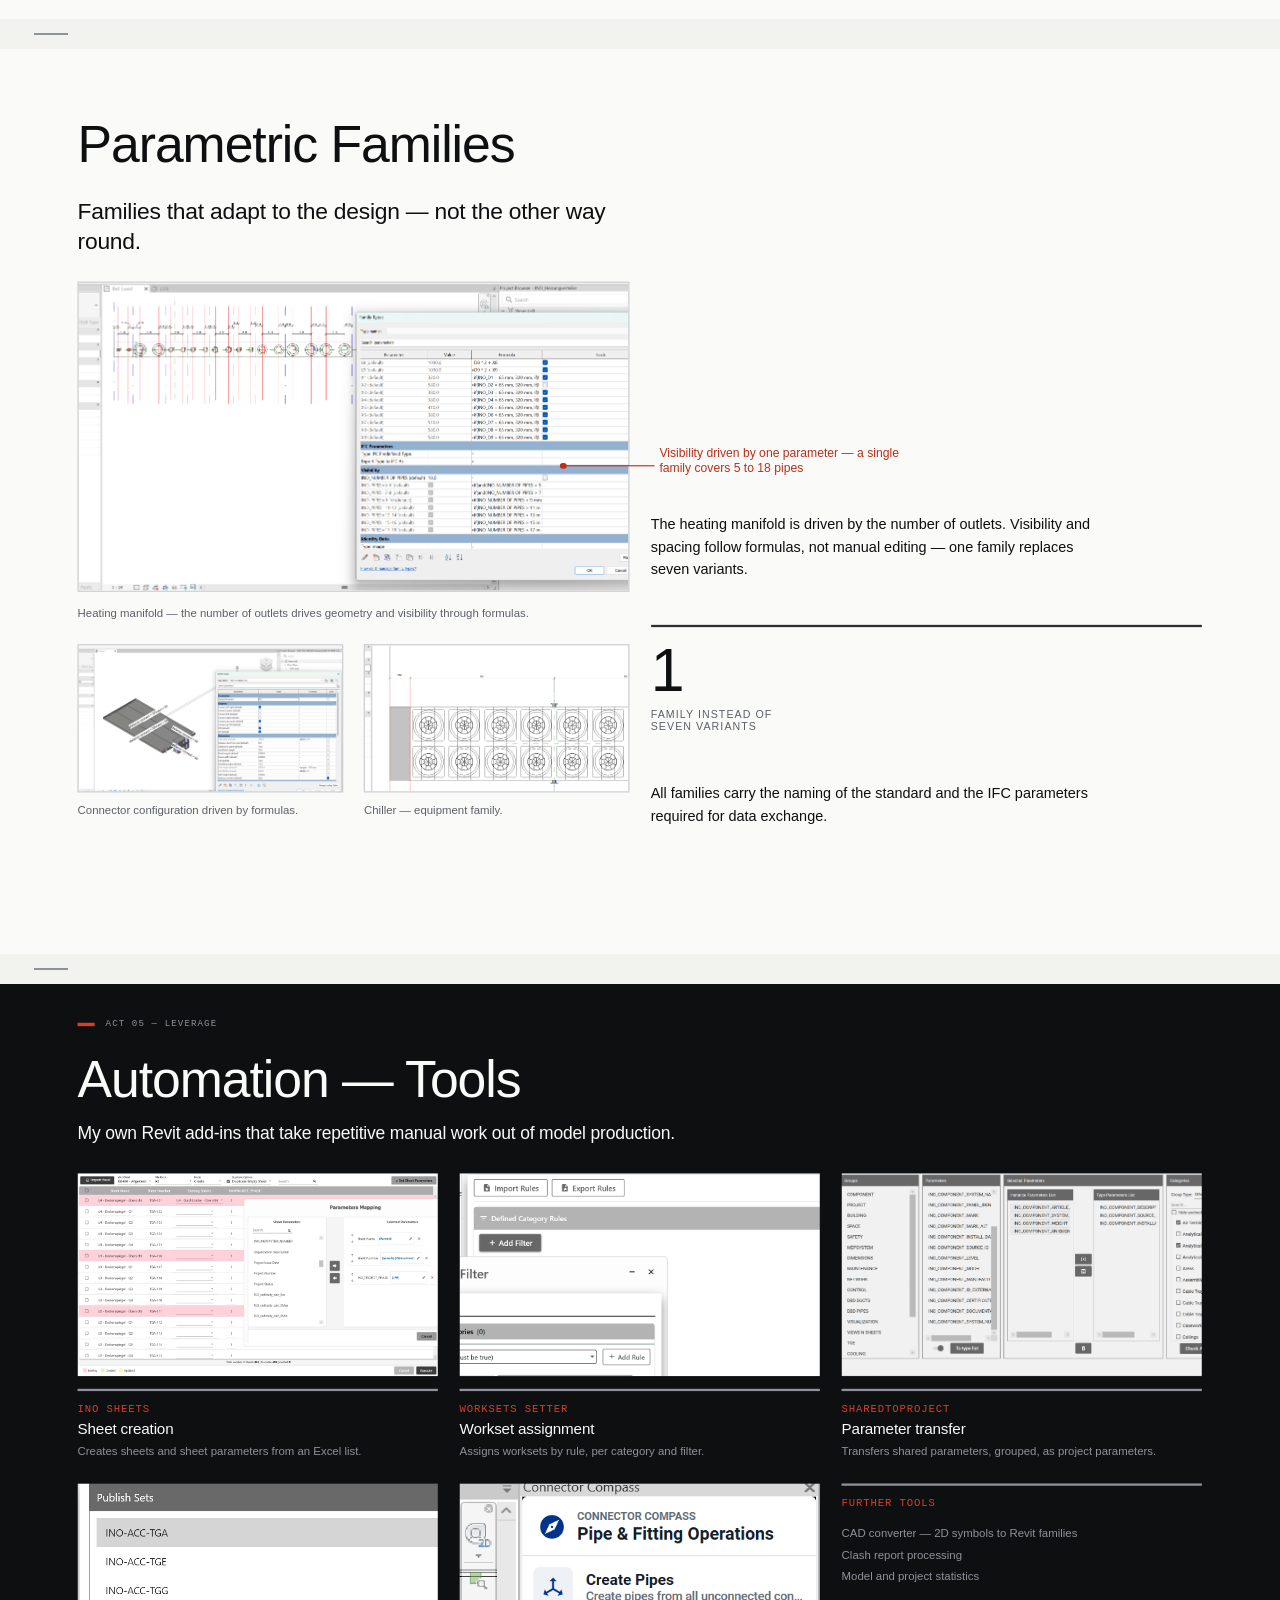
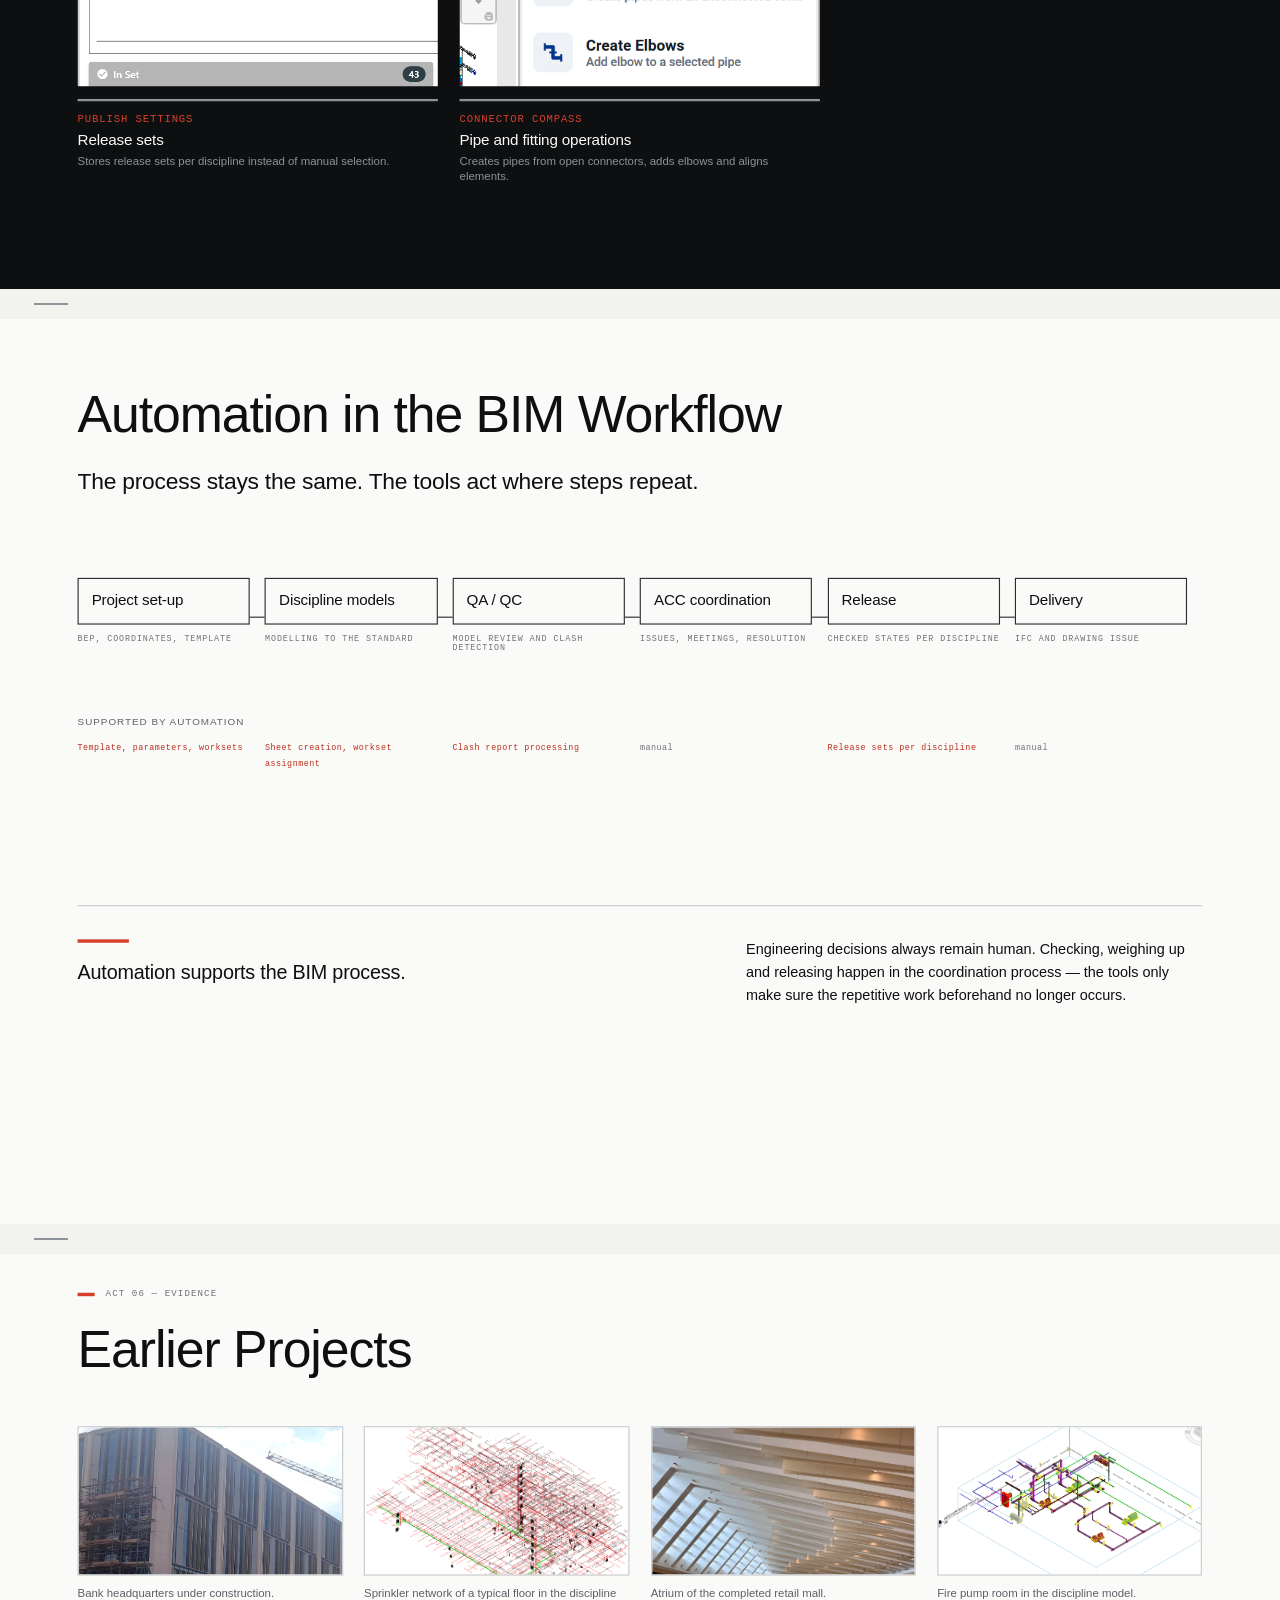
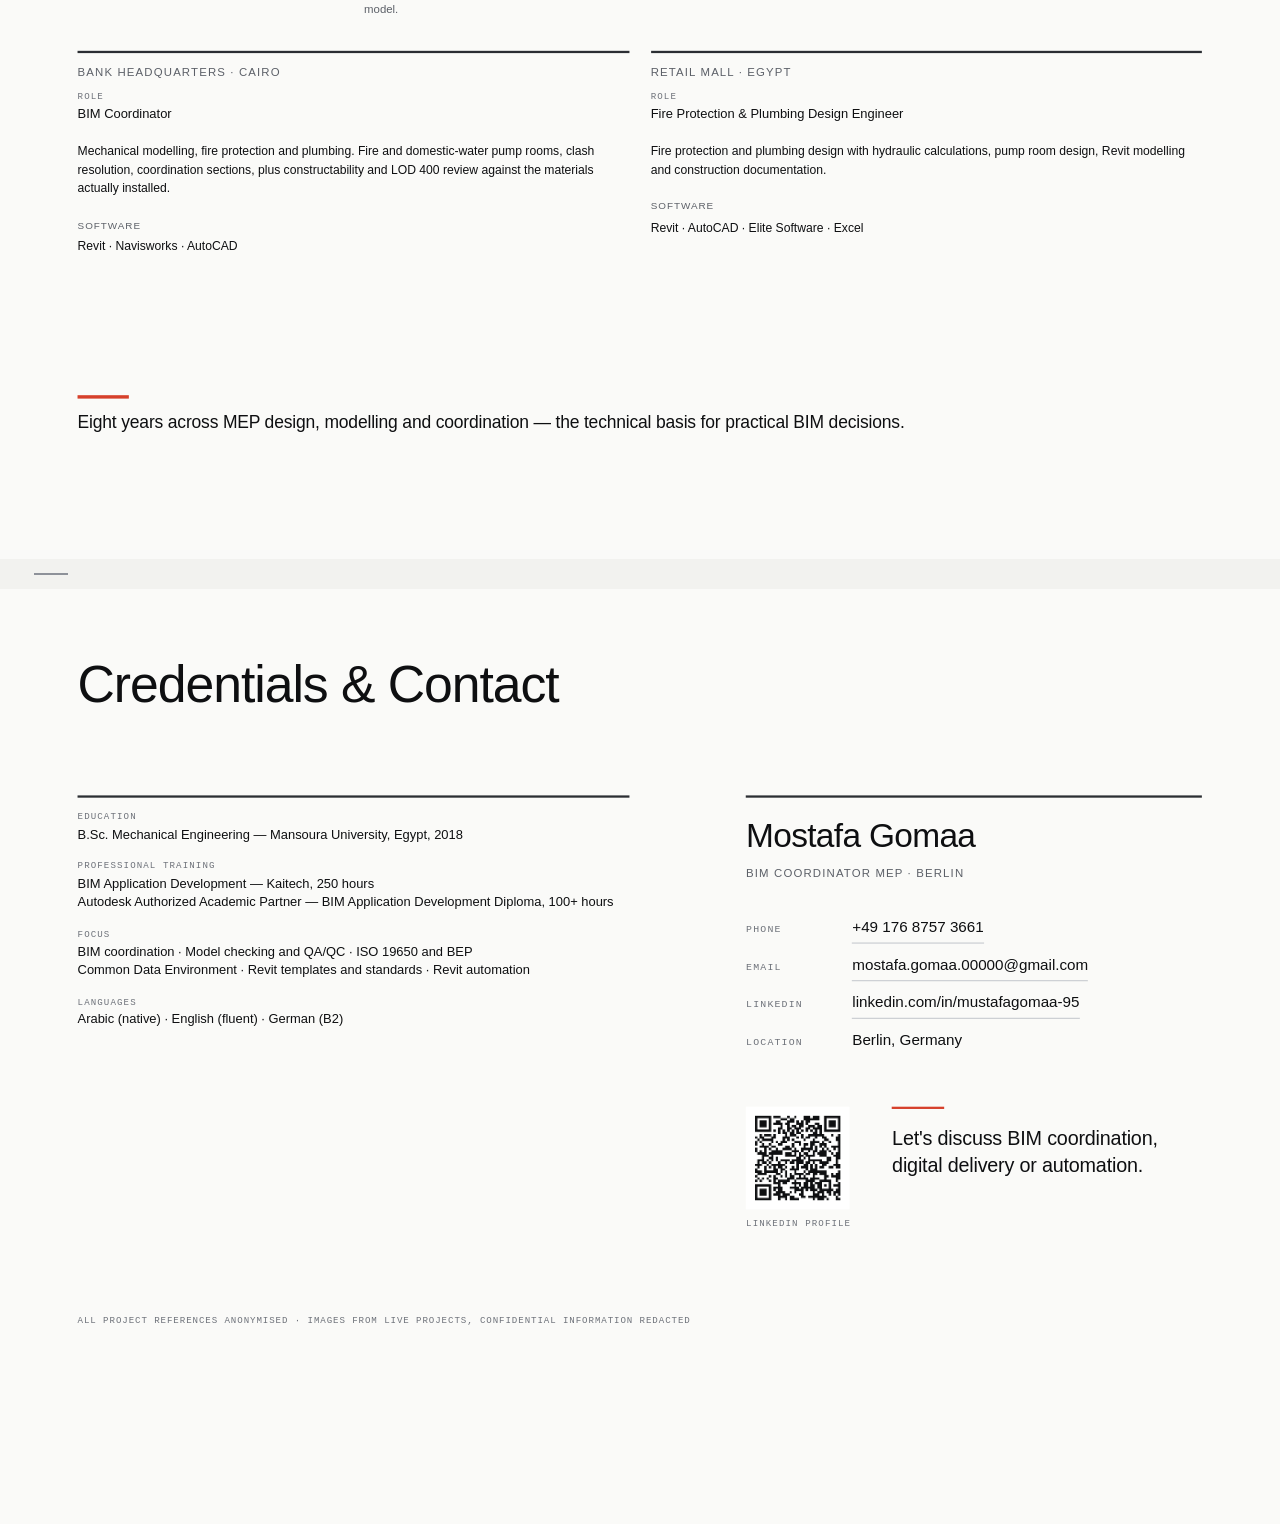
==== commit 3e1ddfb5: "feat: add floating title block and improve sheet separation in portfolio" ====
--- a/index.html
+++ b/index.html
@@ -786,12 +786,27 @@
 
 </main>
 
-<footer class="sitefoot">
-  <div class="foot-inner">
-    <p class="foot-note" data-i18n="foot_note">Alle Projektangaben anonymisiert · Abbildungen aus laufenden Projekten, vertrauliche Angaben geschwärzt</p>
-    <p class="foot-copy">© <span id="year">2026</span> Mostafa Gomaa · Berlin</p>
-  </div>
-</footer>
+<div class="sfbar" id="sfbar" aria-hidden="true">
+  <div class="sfbar-in">
+    <div class="sfbar-f">
+      <span class="sfbar-k" data-i18n="sf_name">Name</span>
+      <span class="sfbar-v">Mostafa Gomaa</span>
+    </div>
+    <div class="sfbar-f sfbar-wide">
+      <span class="sfbar-k" data-i18n="sf_disc">Fachbereich</span>
+      <span class="sfbar-v" data-i18n="brand_role">BIM-Koordinator TGA</span>
+    </div>
+    <div class="sfbar-f sfbar-wide">
+      <span class="sfbar-k" data-i18n="sf_loc">Ort</span>
+      <span class="sfbar-v">Berlin</span>
+    </div>
+    <div class="sfbar-f sfbar-sheet">
+      <span class="sfbar-k" data-i18n="sf_sheet">Blatt</span>
+      <span class="sfbar-v"><span id="sfbarNo">02</span> / 17</span>
+    </div>
+  </div>
+</div>
+
 
 <script src="js/translations.js"></script>
 <script src="js/app.js"></script>
--- a/css/style.css
+++ b/css/style.css
@@ -192,7 +192,7 @@
 :root{
   --sheet-w: 1122.52px;          /* 297 mm bei 96 dpi */
   --s: 1;                         /* Skalierung, von app.js gesetzt */
-  --bar-h: 52px;
+  --bar-h: 64px;
   --maxw: 1480px;
 }
 
@@ -218,48 +218,48 @@
 
 /* ---------------- Kopfleiste ---------------- */
 .topbar{position:sticky;top:0;z-index:110;height:var(--bar-h);
-  display:flex;align-items:center;gap:24px;
+  display:flex;align-items:center;gap:28px;
   padding:0 clamp(14px,3vw,34px);
   background:rgba(250,250,248,.92);backdrop-filter:saturate(150%) blur(8px);
   border-bottom:1px solid var(--g20)}
 .brand{display:flex;align-items:baseline;gap:10px;text-decoration:none;color:inherit;flex:0 0 auto}
-.brand-name{font-family:var(--arc);font-weight:500;font-size:15px;letter-spacing:-.02em}
-.brand-role{font-family:var(--mono);font-size:8.5px;letter-spacing:.12em;text-transform:uppercase;
+.brand-name{font-family:var(--arc);font-weight:500;font-size: 1.125rem;letter-spacing:-.02em}
+.brand-role{font-family:var(--mono);font-size:  0.875rem;letter-spacing:.12em;text-transform:uppercase;
   color:var(--g50)}
 .mainnav{flex:1 1 auto;min-width:0}
-.mainnav ul{display:flex;flex-wrap:nowrap;gap:clamp(10px,1.5vw,22px);list-style:none;margin:0;padding:0;
+.mainnav ul{display:flex;flex-wrap:nowrap;; gap:clamp(12px,1.7vw,26px);list-style:none;margin:0;padding:0;
   justify-content:flex-end;overflow:hidden}
-.mainnav a{font-family:var(--mono);font-size:9px;letter-spacing:.1em;text-transform:uppercase;
-  color:var(--g50);text-decoration:none;white-space:nowrap;padding:4px 0;
+.mainnav a{font-family:var(--mono);font-size: 1rem;letter-spacing:.1em;text-transform:uppercase;
+  color:var(--g50);text-decoration:none;white-space:nowrap;padding:6px 0;
   border-bottom:1px solid transparent;transition:color .18s,border-color .18s}
 .mainnav a:hover{color:var(--tinte)}
 .mainnav a[aria-current="true"]{color:var(--tinte);border-bottom-color:var(--signal)}
 
 .lang{display:flex;align-items:center;gap:6px;flex:0 0 auto}
-.lang-btn{font-family:var(--mono);font-size:9.5px;letter-spacing:.1em;background:none;border:0;
-  padding:4px 2px;cursor:pointer;color:var(--g50);border-bottom:1px solid transparent;
+.lang-btn{font-family:var(--mono);font-size:12px;letter-spacing:.1em;background:none;border:0;
+  padding:6px 3px;cursor:pointer;color:var(--g50);border-bottom:1px solid transparent;
   transition:color .18s,border-color .18s}
 .lang-btn:hover{color:var(--tinte)}
 .lang-btn[aria-pressed="true"]{color:var(--tinte);border-bottom-color:var(--signal)}
-.lang-sep{color:var(--g20);font-size:10px}
-
-.navtoggle{display:none;width:34px;height:30px;background:none;border:0;cursor:pointer;
+.lang-sep{color:var(--g20);font-size:11.5px}
+
+.navtoggle{display:none;width:40px;height:36px;background:none;border:0;cursor:pointer;
   padding:0;flex-direction:column;justify-content:center;gap:6px;flex:0 0 auto}
-.navtoggle-bar{display:block;height:1.5px;width:22px;background:var(--tinte);transition:transform .2s}
+.navtoggle-bar{display:block;height:1.5px;width:26px;background:var(--tinte);transition:transform .2s}
 .navtoggle[aria-expanded="true"] .navtoggle-bar:first-child{transform:translateY(3.75px) rotate(45deg)}
 .navtoggle[aria-expanded="true"] .navtoggle-bar:last-child{transform:translateY(-3.75px) rotate(-45deg)}
 
 .mobilenav{position:sticky;top:var(--bar-h);z-index:105;background:var(--papier);
   border-bottom:1px solid var(--g20);padding:10px clamp(14px,4vw,28px) 18px}
 .mobilenav ul{list-style:none;margin:0;padding:0;display:grid;gap:2px}
-.mobilenav a{display:block;padding:9px 0;font-family:var(--mono);font-size:10.5px;
+.mobilenav a{display:block;padding:12px 0;font-family:var(--mono);font-size:12px;
   letter-spacing:.1em;text-transform:uppercase;color:var(--g60);text-decoration:none;
   border-bottom:1px solid var(--g08)}
 .mobilenav a:hover{color:var(--tinte)}
 
 /* ---------------- Blatt-Rahmen ---------------- */
 main{display:block}
-.sheet{background:var(--papier);border-bottom:1px solid var(--g08)}
+.sheet{background:var(--papier);position:relative}
 .sheet.dark{background:var(--tinte)}
 .sheet-scale{position:relative;width:100%;max-width:var(--maxw);margin:0 auto;
   height:calc(210mm * var(--s));overflow:hidden}
@@ -271,19 +271,13 @@
 .sheet{opacity:0;transform:translateY(14px);transition:opacity .5s ease,transform .5s ease}
 .sheet.is-in,.sheet:first-of-type{opacity:1;transform:none}
 
-/* ---------------- Fusszeile ---------------- */
-.sitefoot{background:var(--papier);border-top:1px solid var(--g20);padding:34px 0 44px}
-.foot-inner{max-width:var(--maxw);margin:0 auto;padding:0 clamp(16px,4vw,34px);
-  display:flex;flex-wrap:wrap;gap:12px 32px;justify-content:space-between;align-items:baseline}
-.foot-note,.foot-copy{font-family:var(--mono);font-size:9px;letter-spacing:.1em;
-  text-transform:uppercase;color:var(--g50);margin:0;line-height:1.7}
 
 /* ================================================================
    TABLET
    ================================================================ */
 @media (max-width:1180px){
-  .mainnav ul{gap:10px}
-  .mainnav a{font-size:8.5px}
+  .mainnav ul{gap:12px}
+  .mainnav a{font-size:9.5px}
 }
 @media (max-width:1024px){
   .mainnav{display:none}
@@ -296,7 +290,6 @@
    dadurch stimmt die Lesereihenfolge.
    ================================================================ */
 @media (max-width:899px){
-  .sheet{border-bottom:1px solid var(--g20)}
   .sheet-scale{height:auto!important;overflow:visible;max-width:none}
   .sheet-page{position:static!important;width:100%!important;height:auto!important;
     transform:none!important;padding:38px clamp(18px,5.5vw,30px) 30px}
@@ -400,7 +393,7 @@
 @page{size:297mm 210mm;margin:0}
 @media print{
   html,body{background:#fff}
-  .topbar,.mobilenav,.progress,.skip,.sitefoot,.navtoggle{display:none!important}
+  .topbar,.mobilenav,.progress,.skip,.navtoggle{display:none!important}
   main{margin:0}
   .sheet{opacity:1!important;transform:none!important;border:0!important;background:transparent!important}
   .sheet-scale{height:210mm!important;max-width:none;overflow:hidden}
@@ -430,3 +423,69 @@
 }
 /* Zeitstrahl-Punkte auf kleinen Schirmen ausblenden (Achse entfaellt dort) */
 @media (max-width:899px){ .tp,.tv{display:none!important} }
+
+/* ---------------- Blatttrennung ----------------
+   Zwischen den Blaettern liegt ein Band im tieferen Papierton mit einer
+   kurzen Marke am linken Rand — wie die Trennung zwischen zwei Blaettern
+   eines Plansatzes. Ersetzt die frühere Fusszeile. */
+:root{ --sep: 30px }
+main{background:var(--tief)}
+.sheet + .sheet{margin-top:var(--sep)}
+.sheet + .sheet::before{
+  content:"";position:absolute;top:calc(var(--sep) * -1);left:0;right:0;height:var(--sep);
+  background:var(--tief);pointer-events:none}
+.sheet + .sheet::after{
+  content:"";position:absolute;top:calc(var(--sep) / -2 - 1px);
+  left:clamp(16px,4vw,34px);width:34px;height:2px;background:var(--g40);pointer-events:none}
+main > .sheet:last-of-type{margin-bottom:var(--sep)}
+
+@media (max-width:899px){ :root{ --sep: 22px } }
+
+@media print{
+  main{background:transparent}
+  .sheet + .sheet{margin-top:0}
+  .sheet + .sheet::before,.sheet + .sheet::after{display:none}
+  main > .sheet:last-of-type{margin-bottom:0}
+}
+
+/* ---------------- Schwebendes Schriftfeld ----------------
+   Ersetzt am Bildschirm das Schriftfeld im Blatt. Erscheint ab Blatt 02,
+   blendet sich nach kurzer Ruhe aus und kehrt beim Scrollen zurueck.
+   Im Druck gilt wieder das Schriftfeld im Blatt. */
+.sfbar{
+  position:fixed;left:0;right:0;bottom:0;z-index:115;
+  background:rgba(250,250,248,.94);
+  -webkit-backdrop-filter:saturate(150%) blur(8px);
+  backdrop-filter:saturate(150%) blur(8px);
+  border-top:1px solid var(--g20);
+  transform:translateY(101%);opacity:0;pointer-events:none;
+  transition:transform .3s cubic-bezier(.4,0,.2,1),opacity .3s ease}
+.sfbar.is-on{transform:none;opacity:1}
+.sfbar-in{max-width:var(--maxw);margin:0 auto;
+  padding:7px clamp(16px,4vw,34px) 8px;
+  display:flex;align-items:baseline;gap:clamp(16px,3.4vw,44px)}
+.sfbar-f{display:flex;flex-direction:column;gap:2px;min-width:0}
+.sfbar-sheet{margin-left:auto;text-align:right;align-items:flex-end}
+.sfbar-k{font-family:var(--mono);font-weight:400;font-size:8px;letter-spacing:.14em;
+  text-transform:uppercase;color:var(--g50);line-height:1}
+.sfbar-v{font-family:var(--mono);font-weight:500;font-size:10px;letter-spacing:.07em;
+  text-transform:uppercase;color:var(--g80);line-height:1;
+  white-space:nowrap;overflow:hidden;text-overflow:ellipsis}
+#sfbarNo{color:var(--signalt)}
+
+/* Am Bildschirm traegt die Leiste das Schriftfeld, nicht mehr das Blatt */
+@media screen{ .sheet-page .sf{display:none} }
+
+@media (max-width:640px){
+  .sfbar-wide{display:none}
+  .sfbar-in{padding:6px 16px 7px}
+  .sfbar-v{font-size:9.5px}
+}
+@media (prefers-reduced-motion:reduce){
+  .sfbar{transition:opacity .001ms}
+  .sfbar:not(.is-on){transform:none;visibility:hidden}
+}
+@media print{
+  .sfbar{display:none!important}
+  .sheet-page .sf{display:block!important}
+}
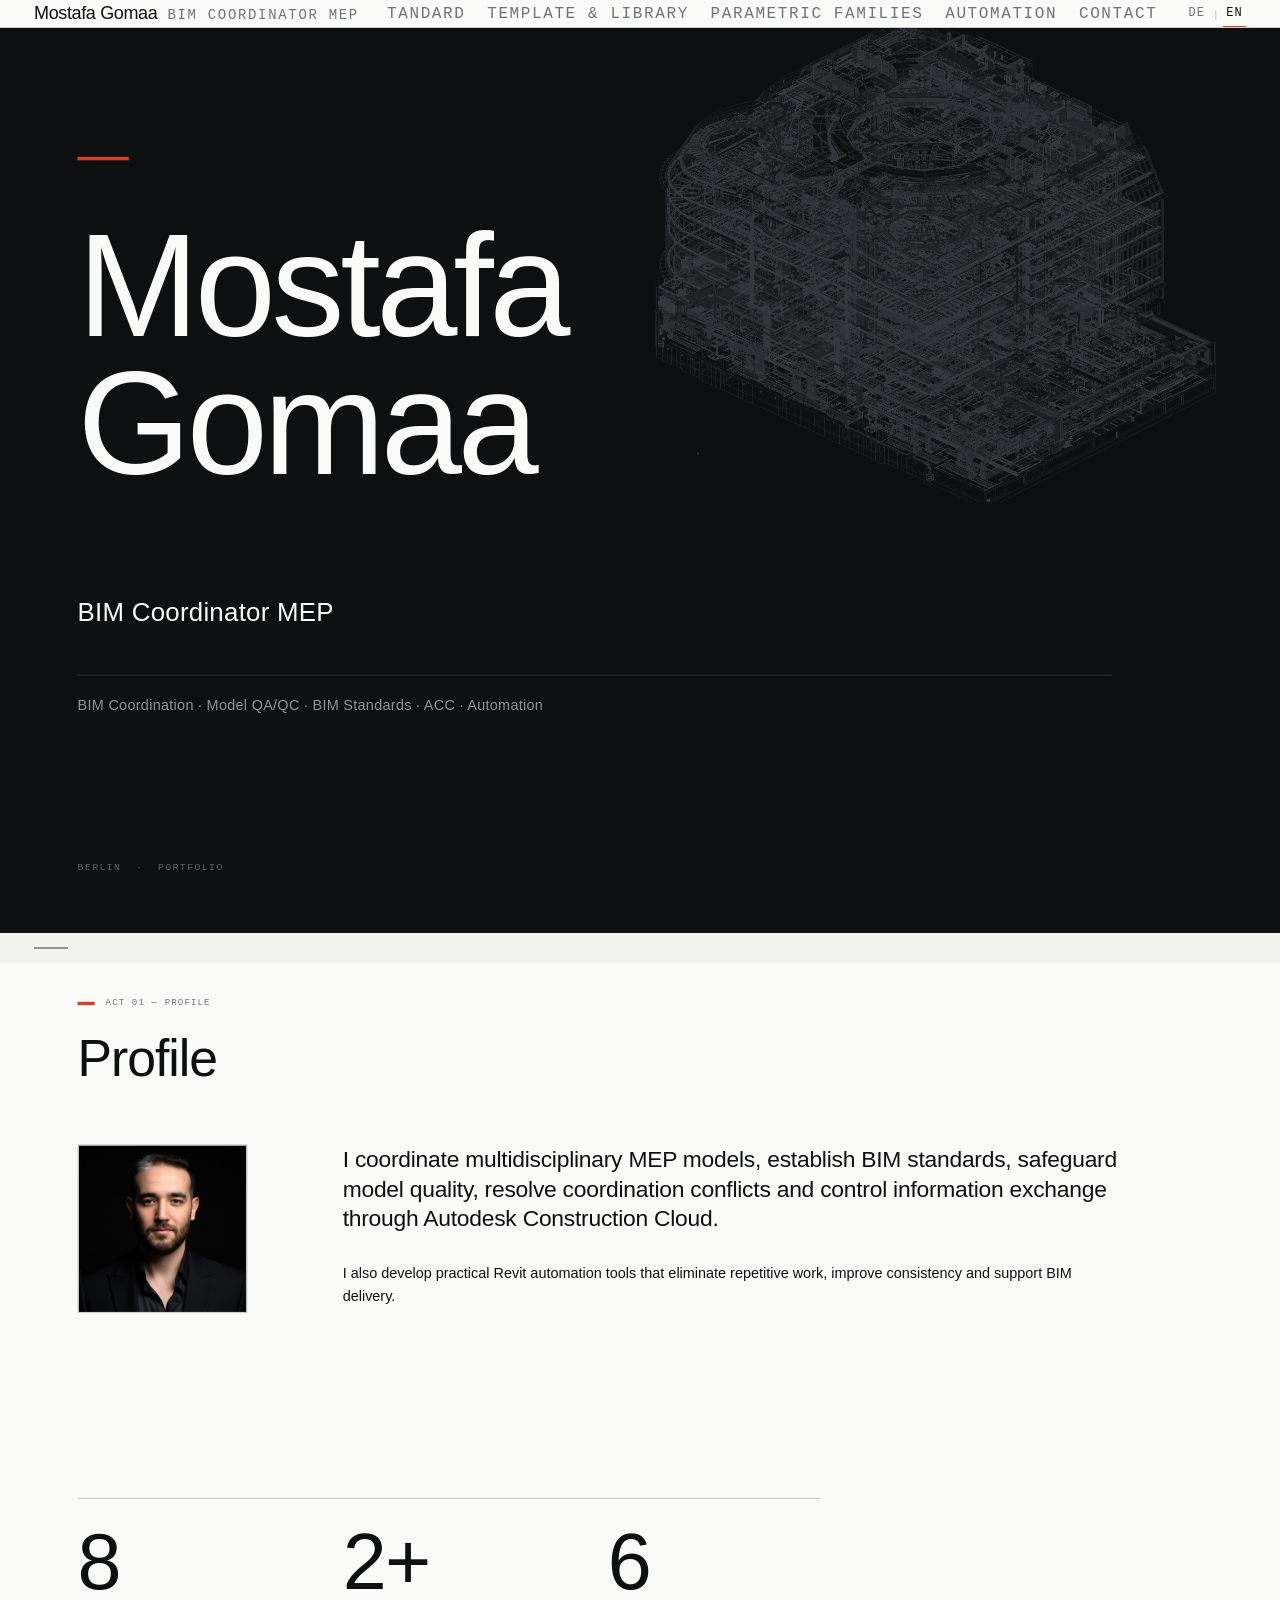
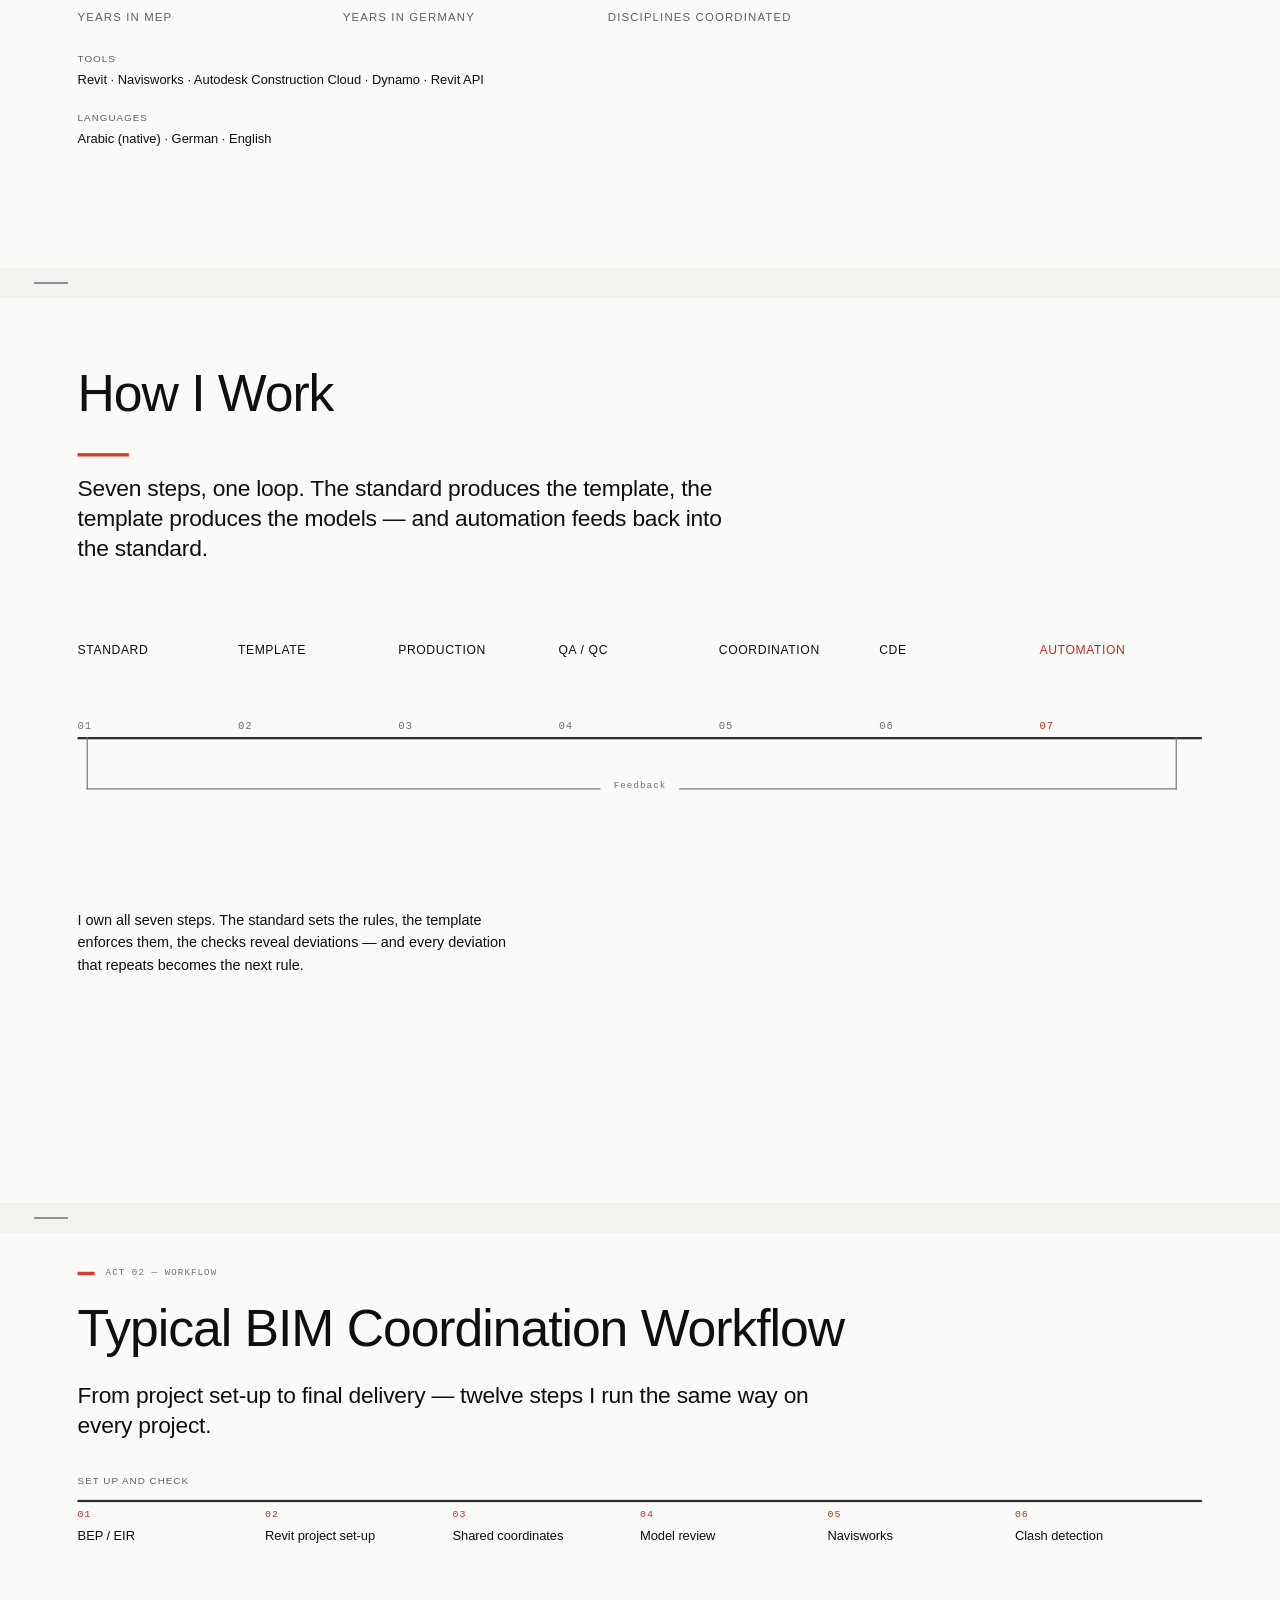
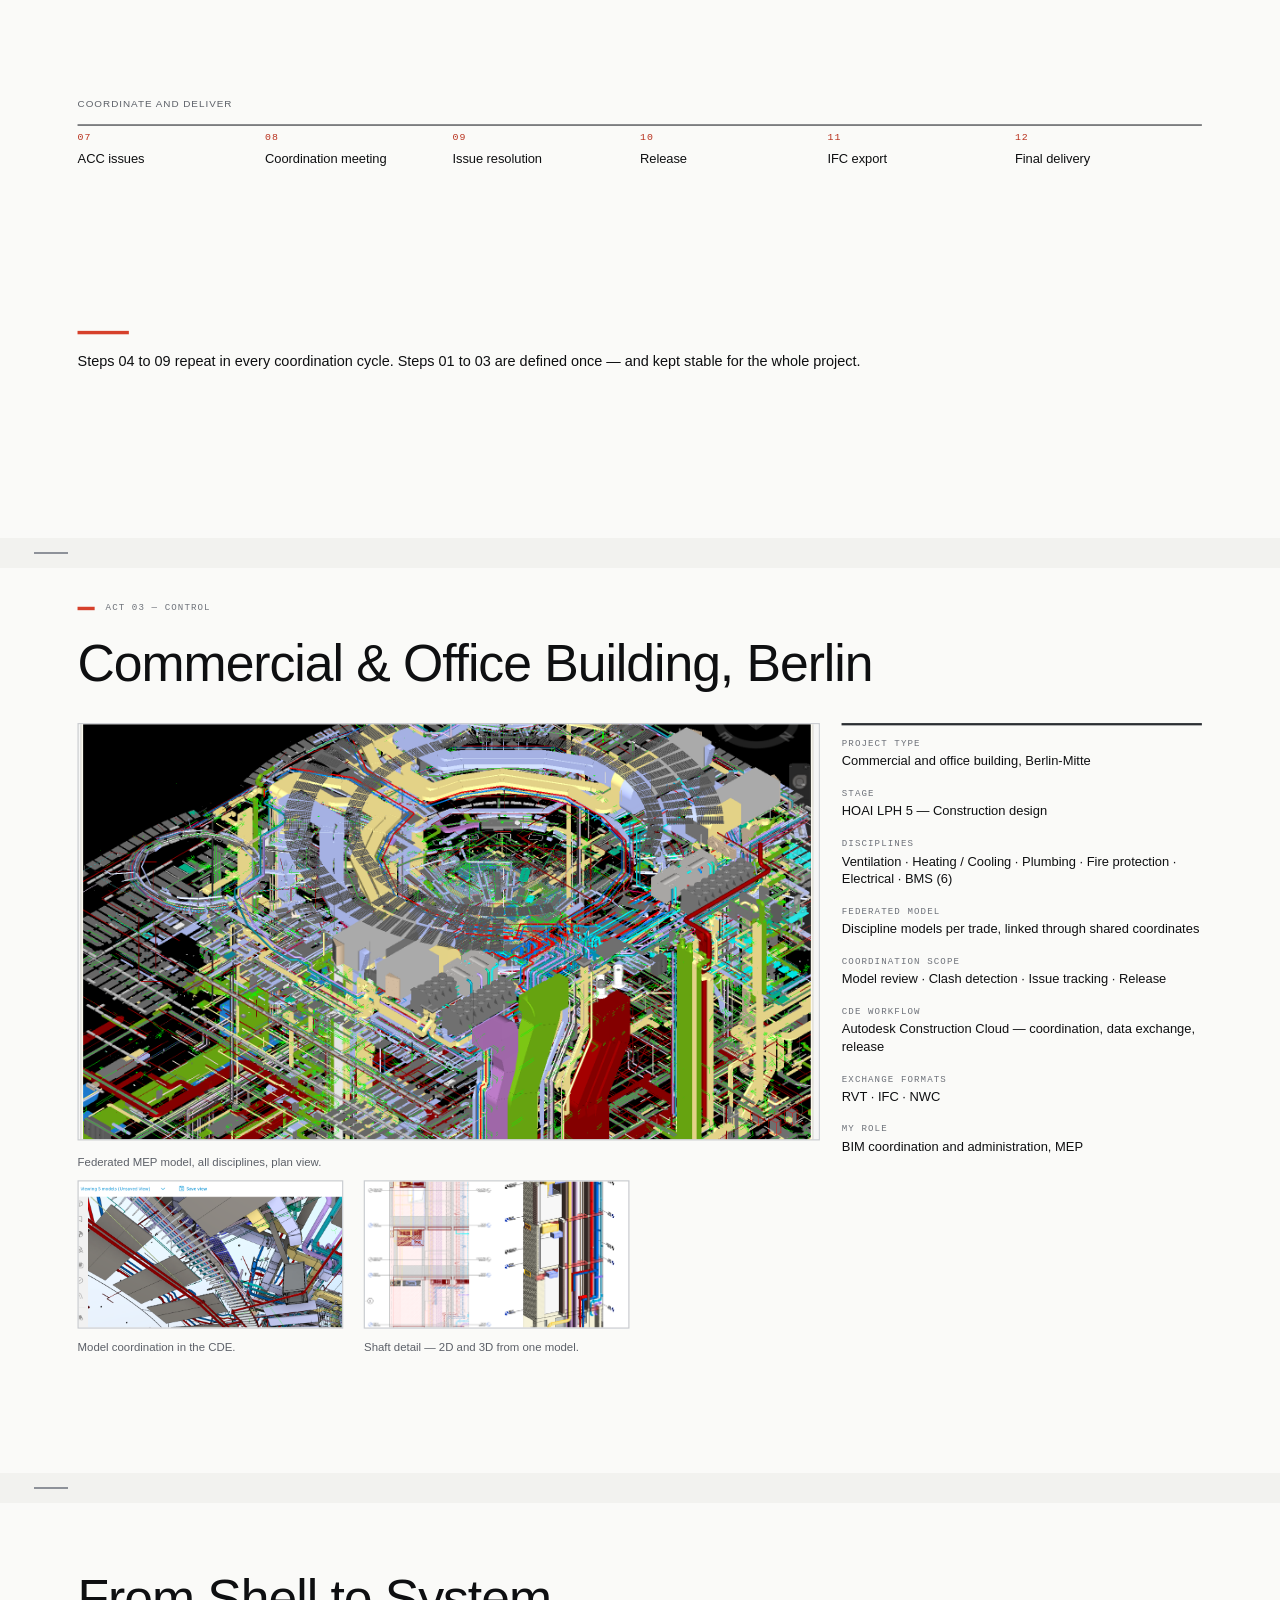
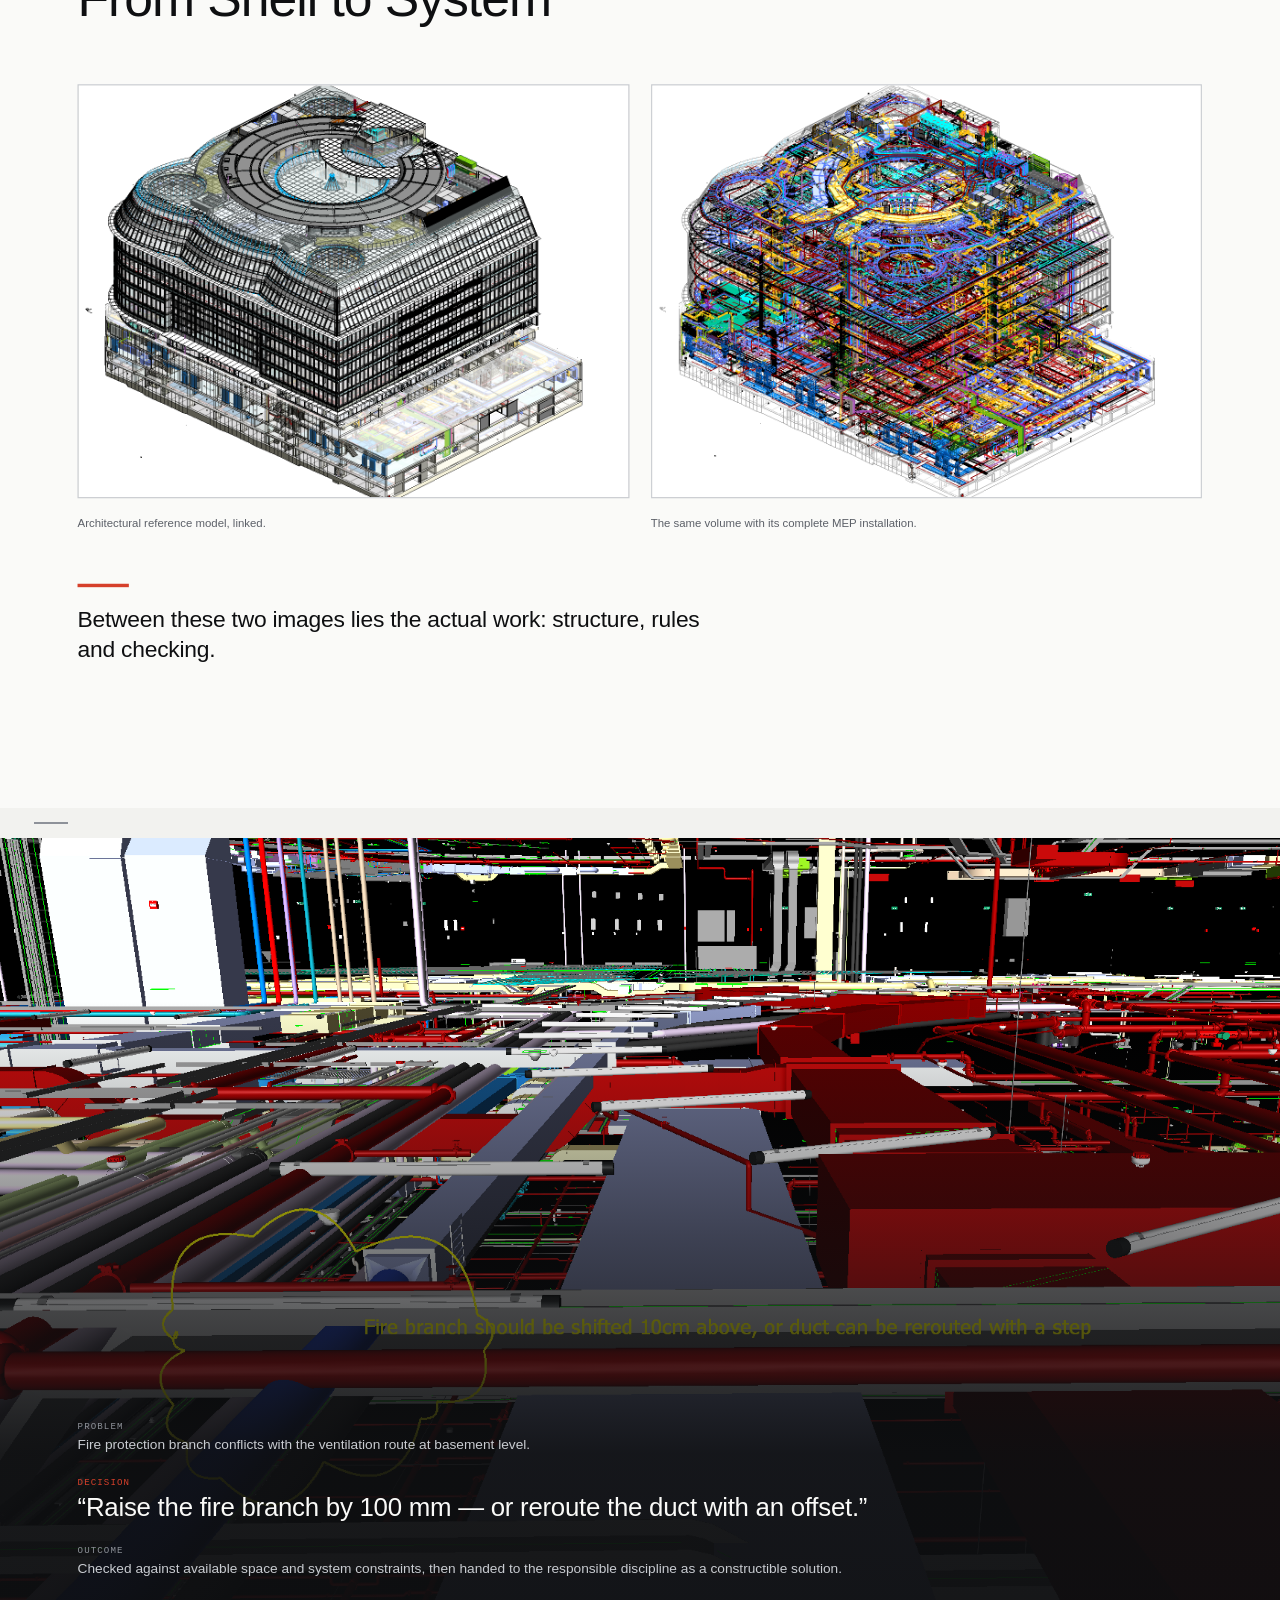
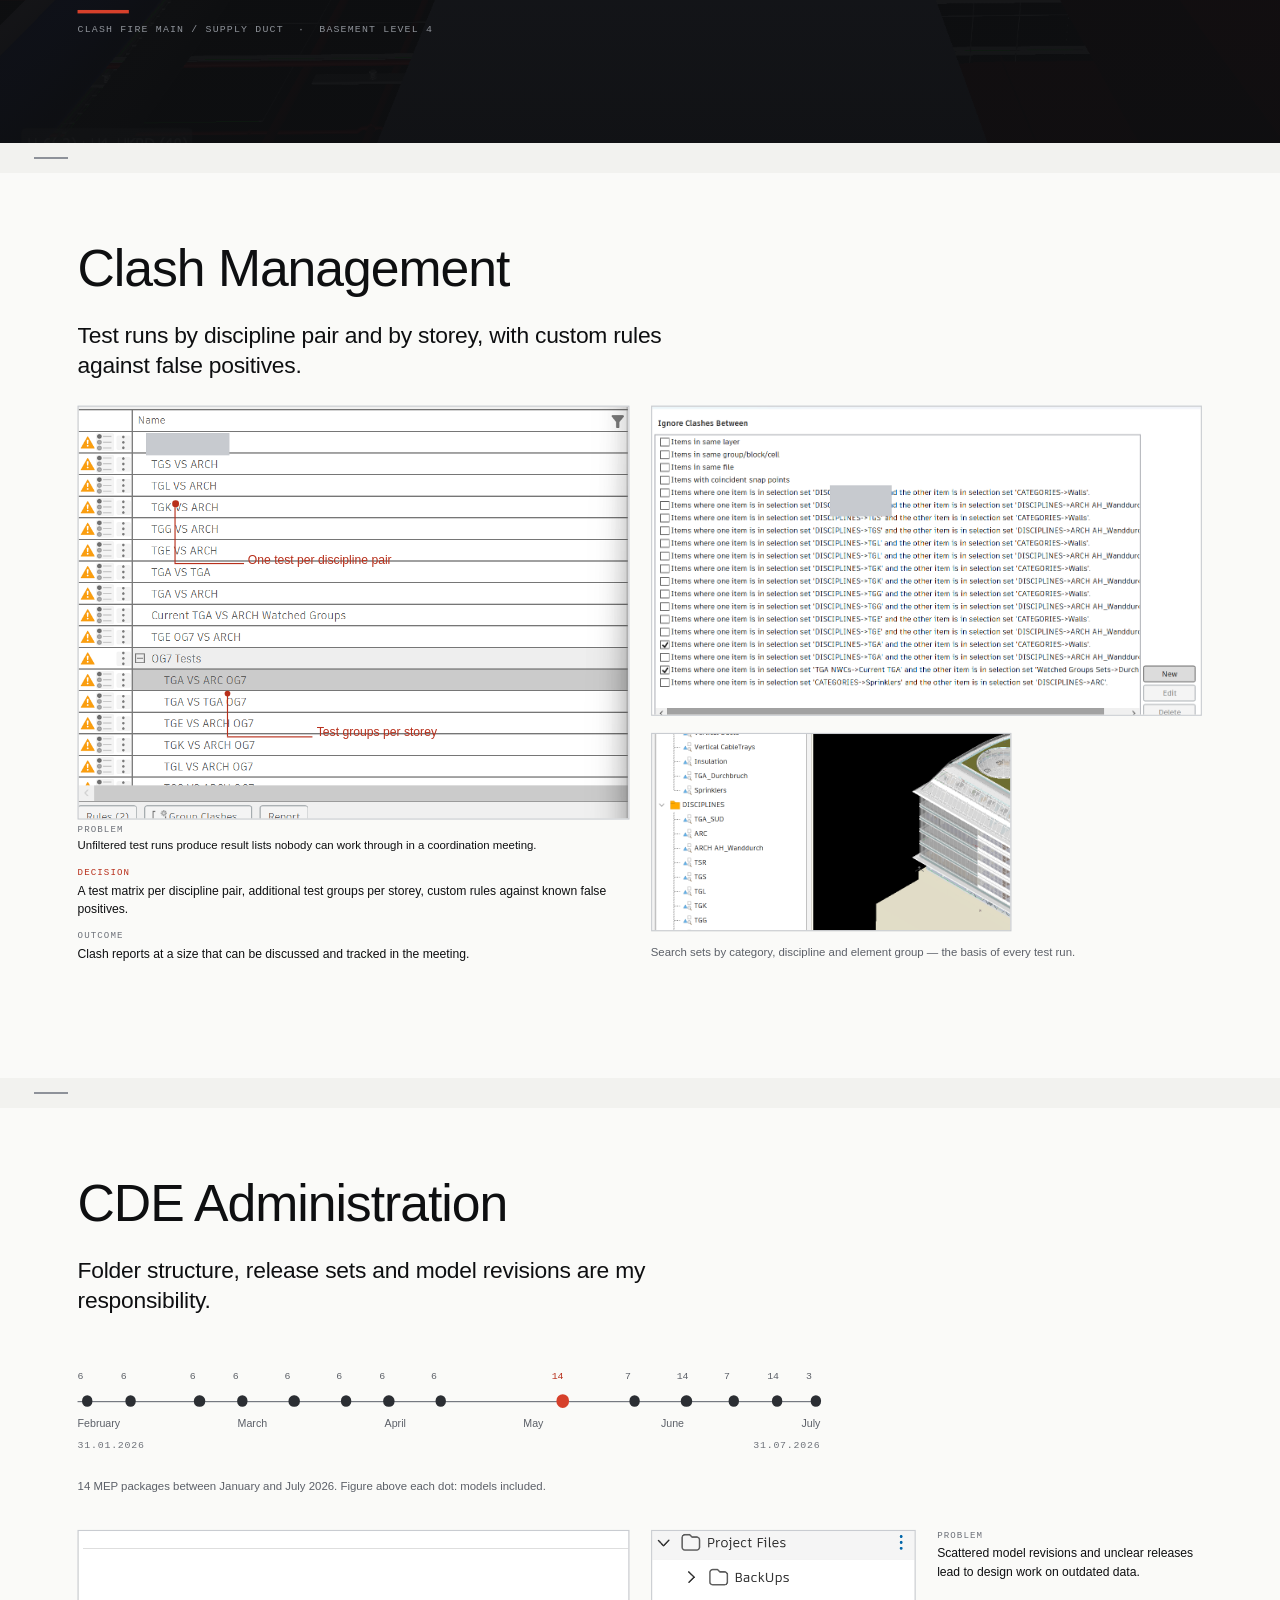
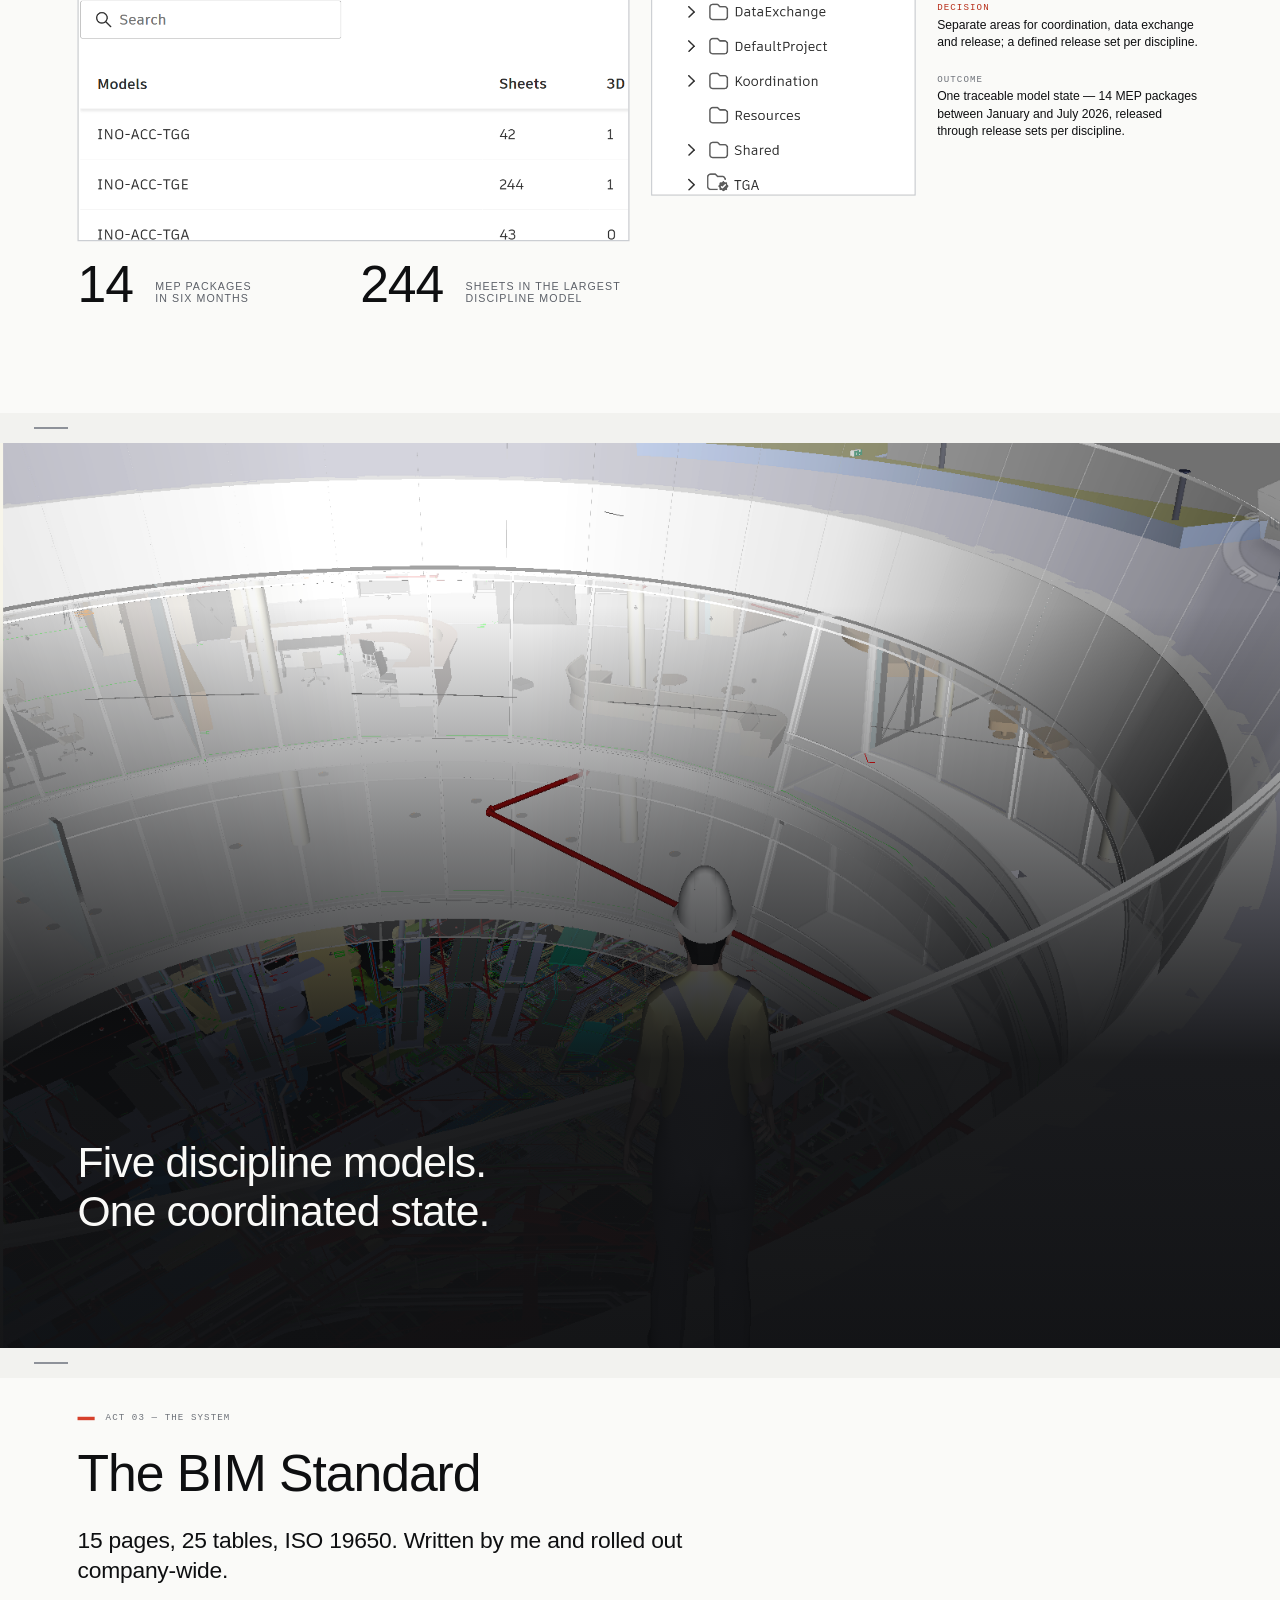
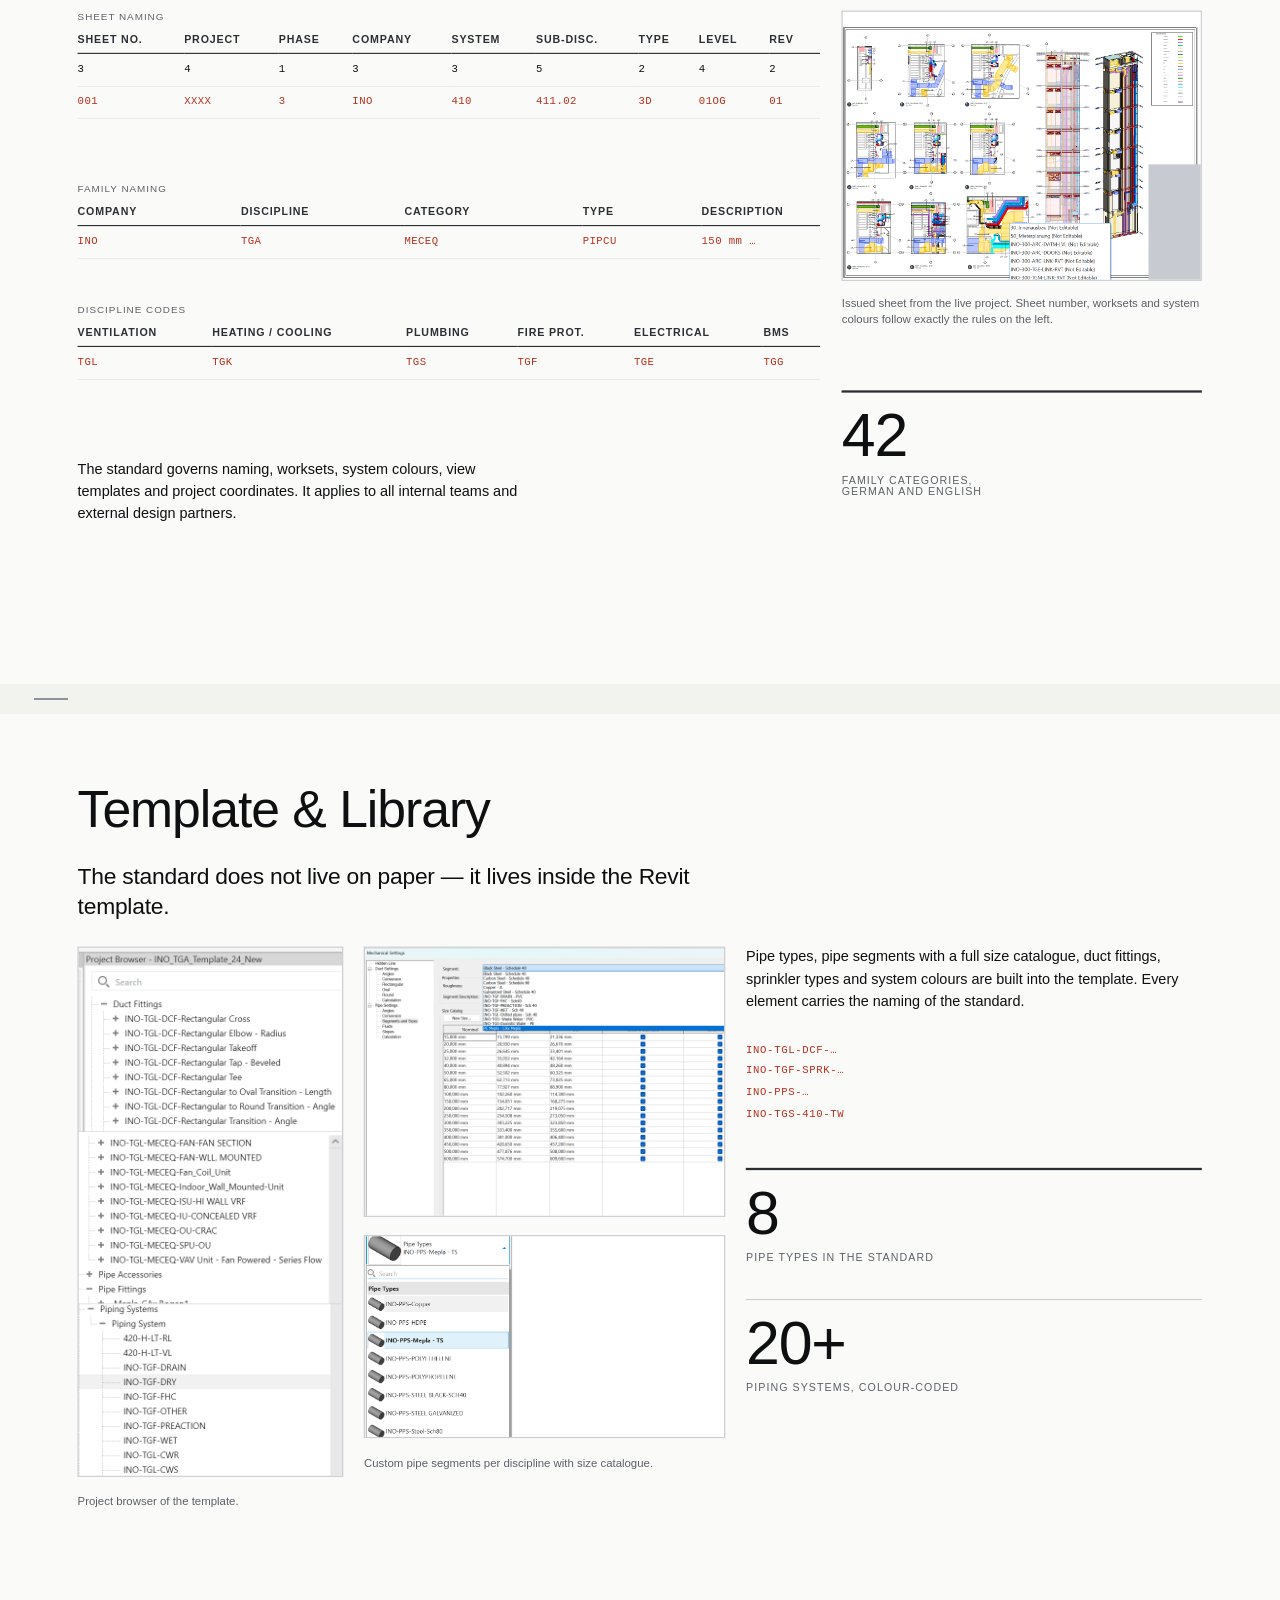
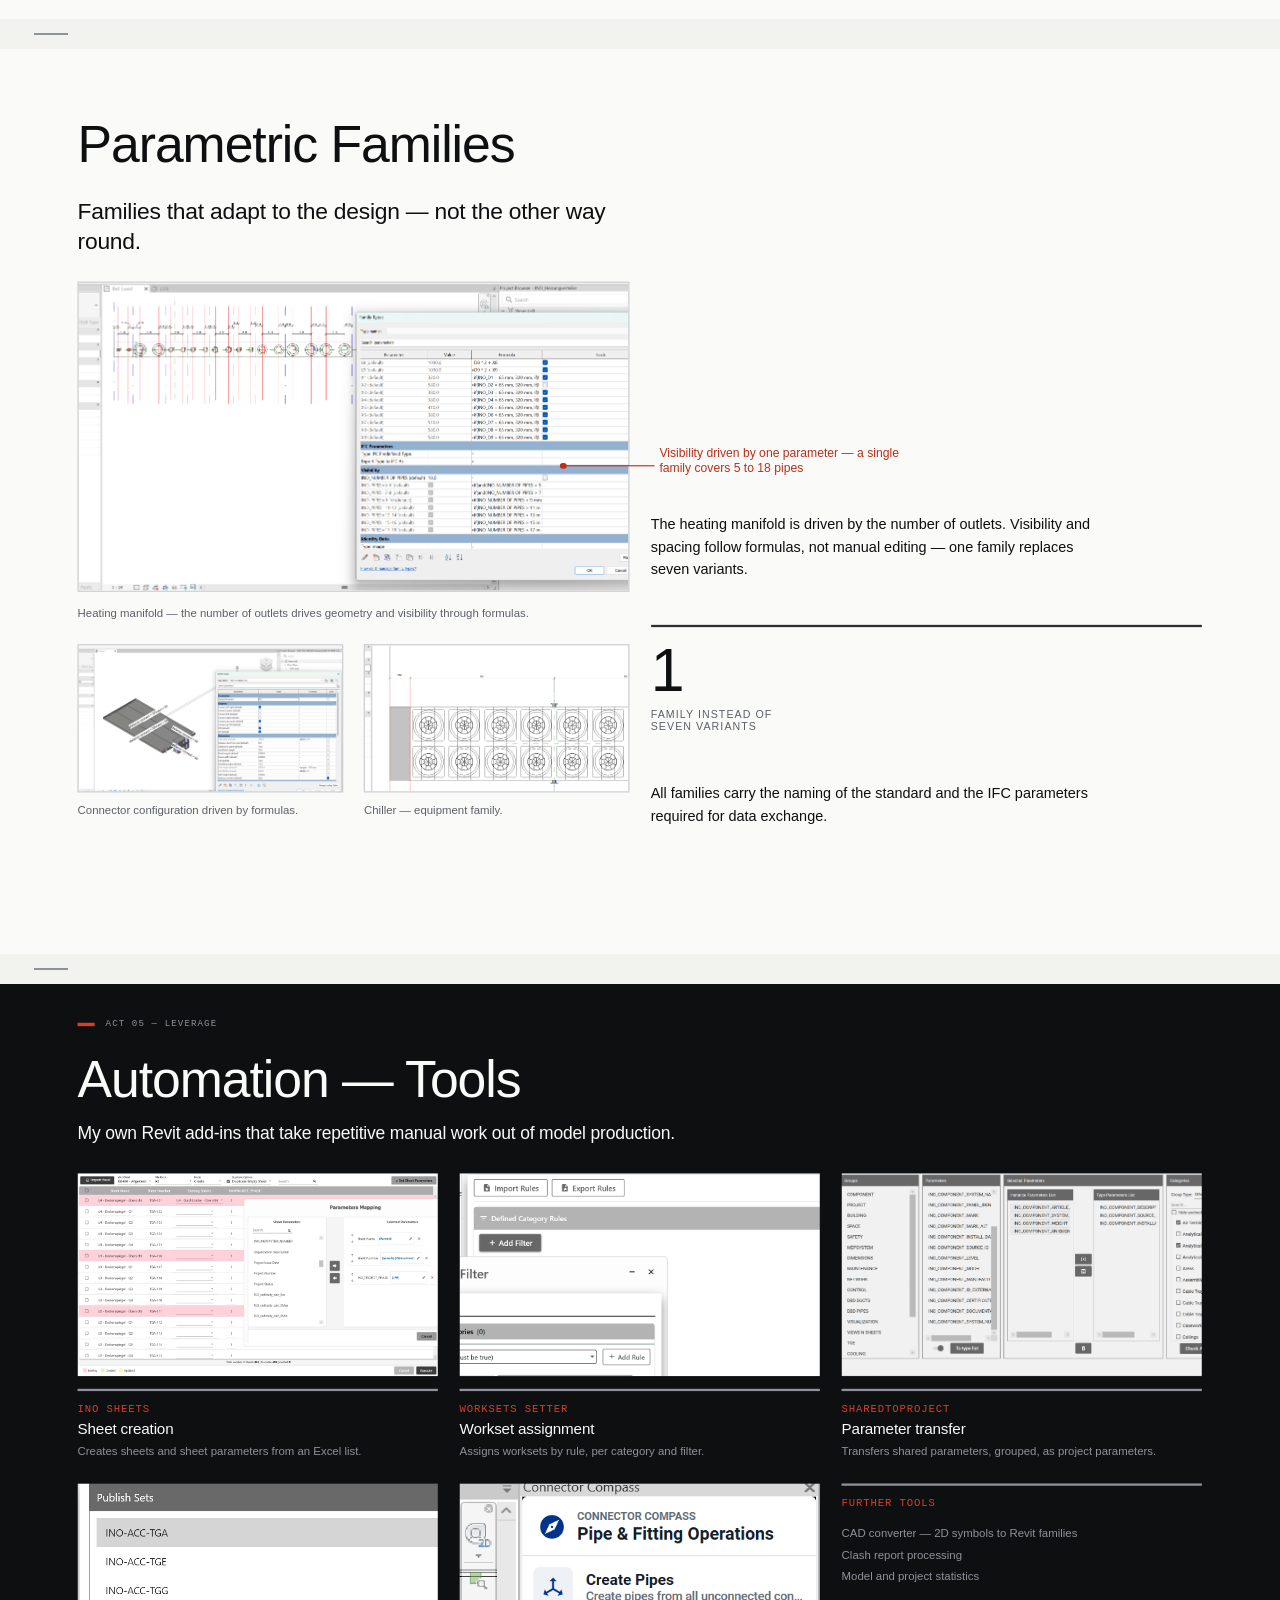
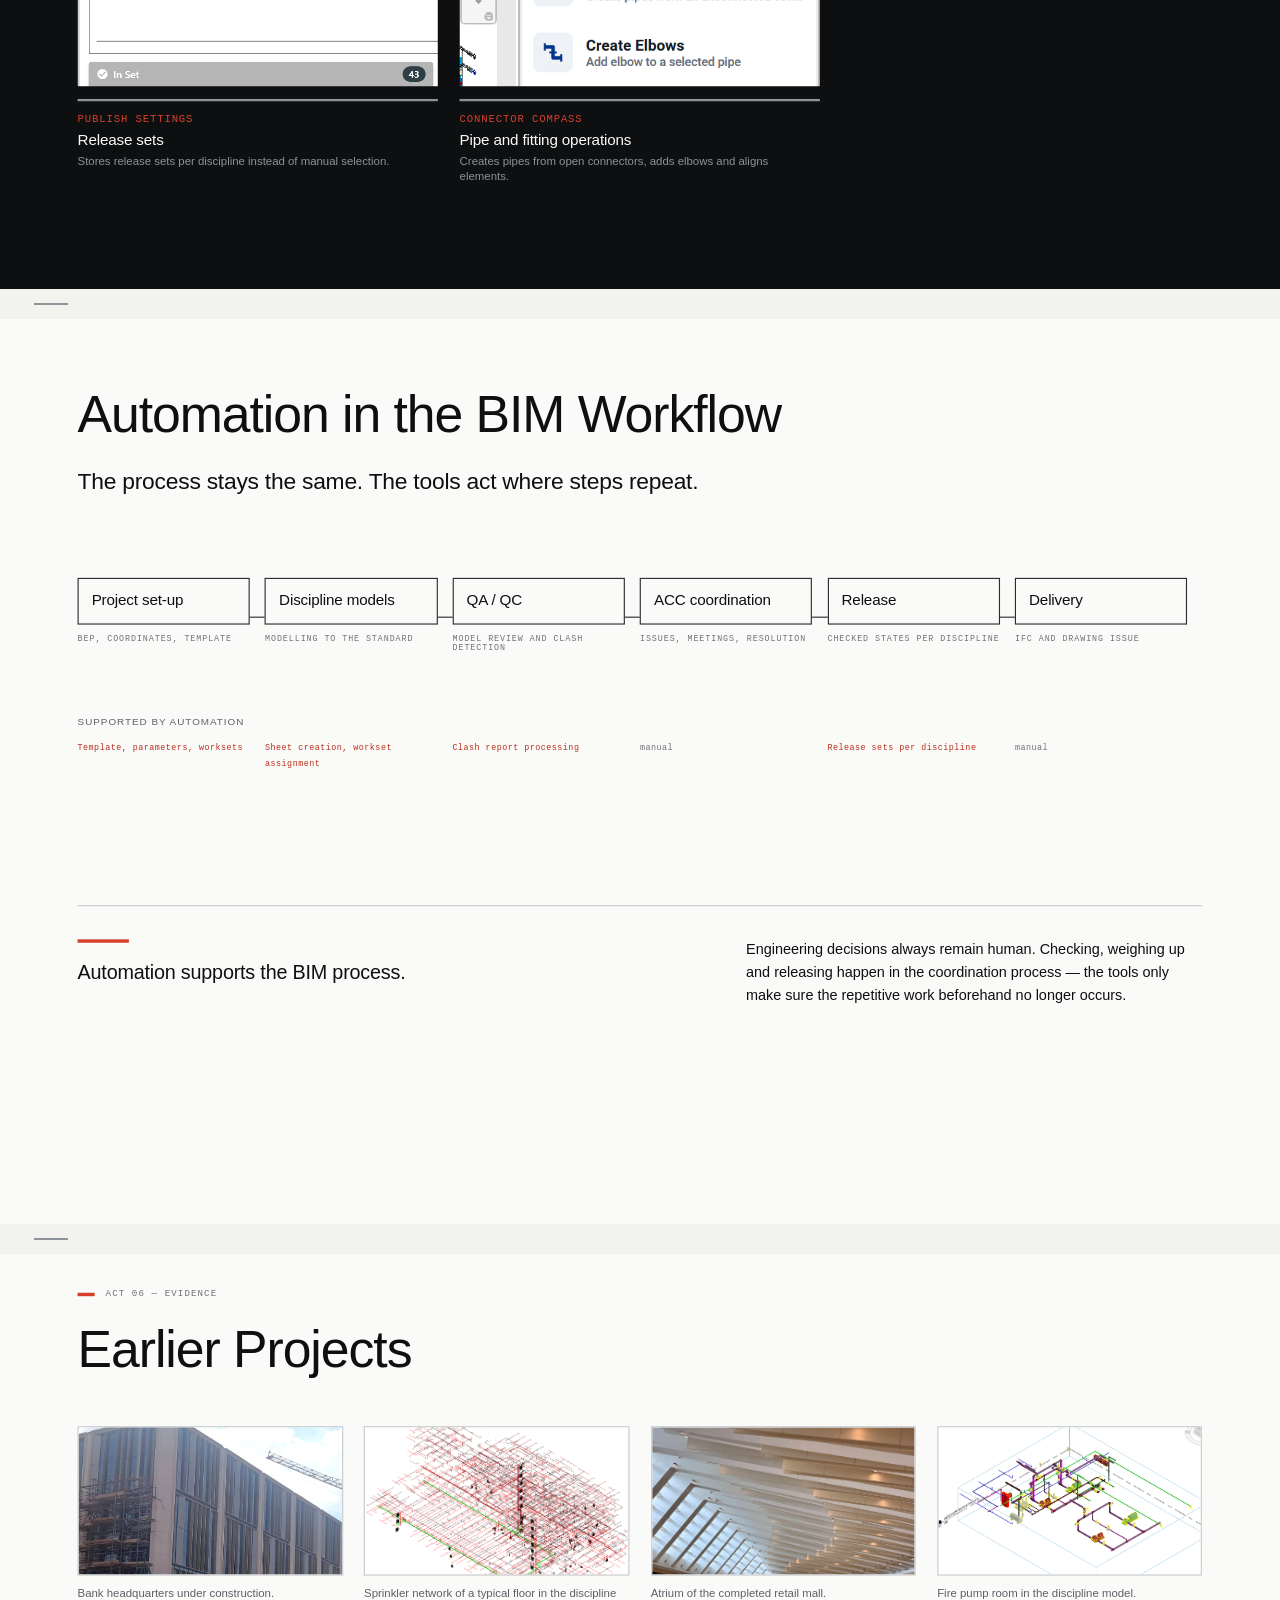
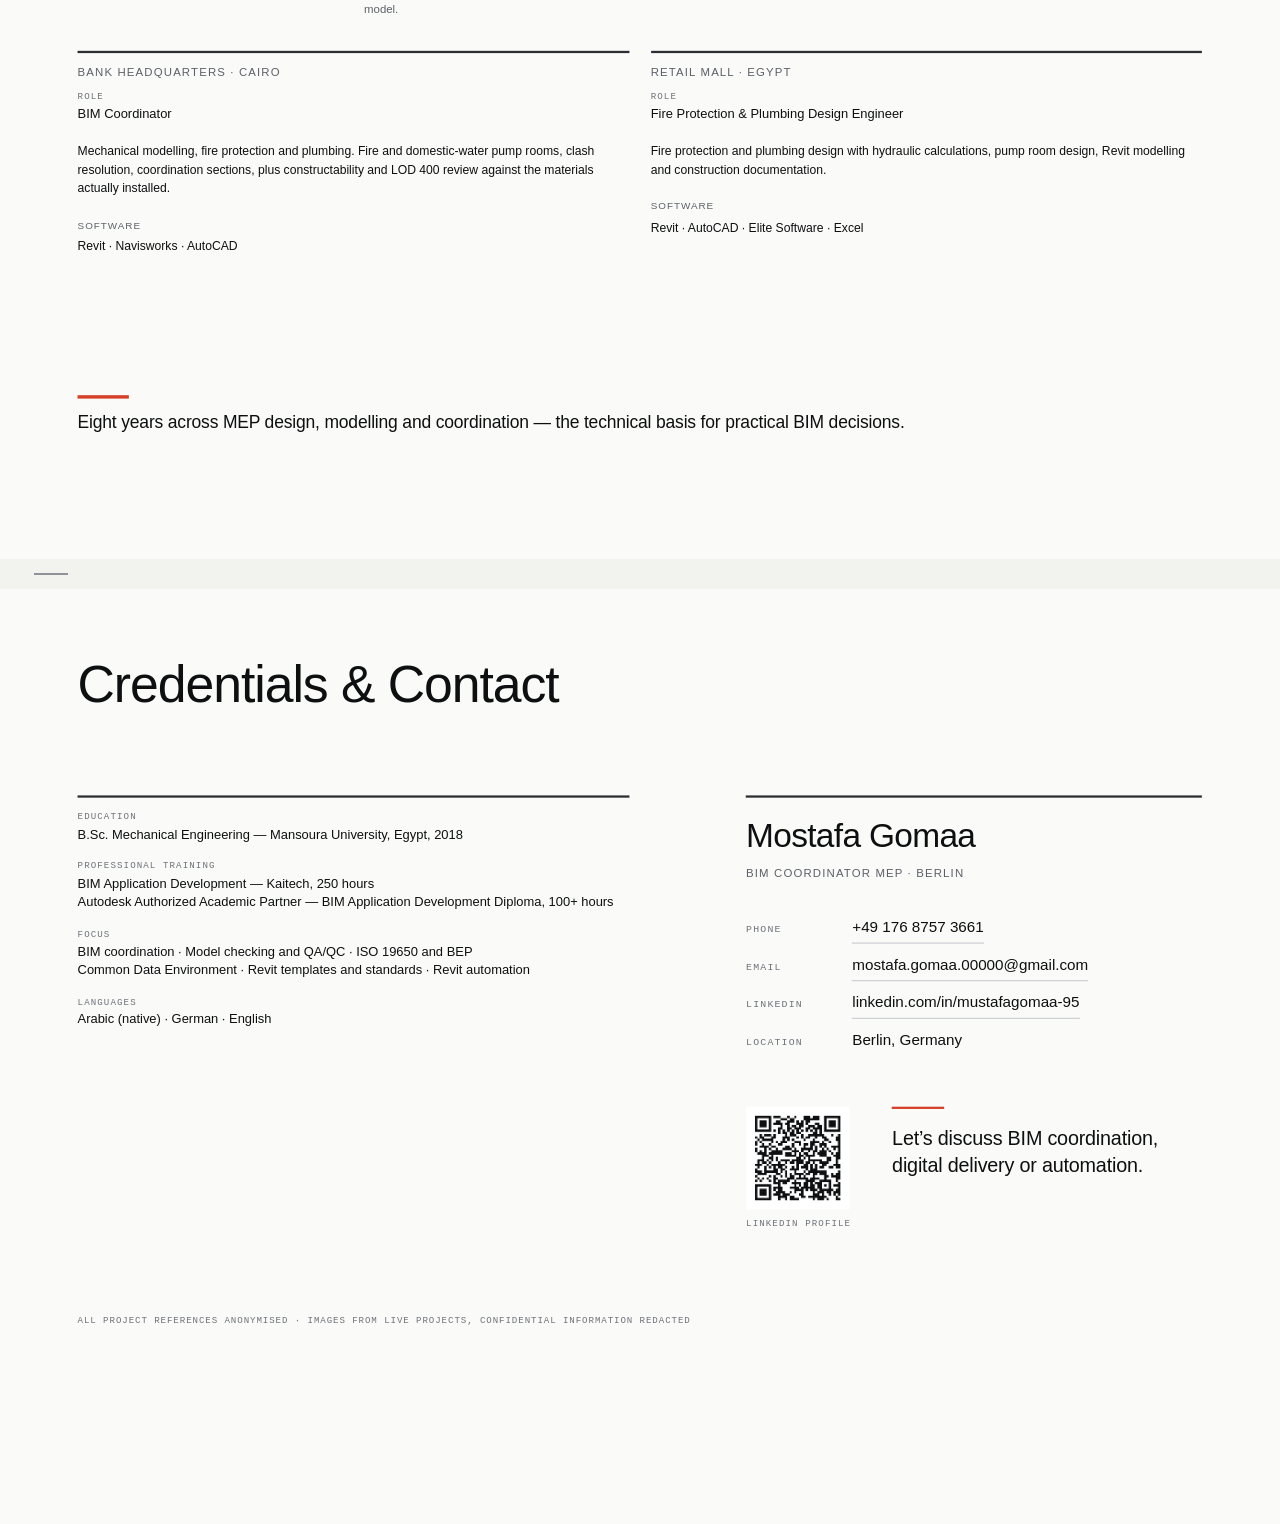
==== commit aba27054: "Refactor language handling: Move text content to index.html and simplify translation logic - Removed" ====
--- a/index.html
+++ b/index.html
@@ -29,32 +29,32 @@
 
 <link rel="preload" href="assets/fonts/archivo-latin-500-normal.woff2" as="font" type="font/woff2" crossorigin>
 <link rel="preload" href="assets/fonts/inter-latin-400-normal.woff2" as="font" type="font/woff2" crossorigin>
-<link rel="stylesheet" href="css/style.css">
+<link rel="stylesheet" href="css/style.css?v=6">
 </head>
 <body>
 
-<a class="skip" href="#profile" data-i18n="skip">Zum Inhalt springen</a>
+<a class="skip" href="#profile" data-en="Skip to content">Zum Inhalt springen</a>
 
 <div class="progress" role="presentation"><span id="progressBar"></span></div>
 
 <header class="topbar">
   <a class="brand" href="#cover">
     <span class="brand-name">Mostafa Gomaa</span>
-    <span class="brand-role" data-i18n="brand_role">BIM-Koordinator TGA</span>
+    <span class="brand-role" data-en="BIM Coordinator MEP">BIM-Koordinator TGA</span>
   </a>
 
   <nav class="mainnav" aria-label="Portfolio">
     <ul>
-        <li><a href="#profile" data-i18n="nav_profile">Profil</a></li>
-        <li><a href="#workflow" data-i18n="nav_workflow">Ablauf</a></li>
-        <li><a href="#coordination" data-i18n="nav_coordination">Koordination</a></li>
-        <li><a href="#clash" data-i18n="nav_clash">Kollisionsprüfung</a></li>
-        <li><a href="#cde" data-i18n="nav_cde">CDE</a></li>
-        <li><a href="#standard" data-i18n="nav_standard">BIM-Standard</a></li>
-        <li><a href="#template" data-i18n="nav_template">Vorlage & Bibliothek</a></li>
-        <li><a href="#families" data-i18n="nav_families">Familien</a></li>
-        <li><a href="#automation" data-i18n="nav_automation">Automatisierung</a></li>
-        <li><a href="#contact" data-i18n="nav_contact">Kontakt</a></li>
+        <li><a href="#profile" data-en="Profile">Profil</a></li>
+        <li><a href="#workflow" data-en="Workflow">Ablauf</a></li>
+        <li><a href="#coordination" data-en="Coordination">Koordination</a></li>
+        <li><a href="#clash" data-en="Clash Management">Kollisionsprüfung</a></li>
+        <li><a href="#cde" data-en="CDE">CDE</a></li>
+        <li><a href="#standard" data-en="BIM Standard">BIM-Standard</a></li>
+        <li><a href="#template" data-en="Template &amp; Library">Vorlage & Bibliothek</a></li>
+        <li><a href="#families" data-en="Parametric Families">Familien</a></li>
+        <li><a href="#automation" data-en="Automation">Automatisierung</a></li>
+        <li><a href="#contact" data-en="Contact">Kontakt</a></li>
     </ul>
   </nav>
 
@@ -66,22 +66,22 @@
 
   <button type="button" class="navtoggle" aria-expanded="false" aria-controls="mobilenav">
     <span class="navtoggle-bar"></span><span class="navtoggle-bar"></span>
-    <span class="sr-only" data-i18n="menu">Menü</span>
+    <span class="sr-only" data-en="Menu">Menü</span>
   </button>
 </header>
 
 <nav id="mobilenav" class="mobilenav" aria-label="Portfolio" hidden>
   <ul>
-        <li><a href="#profile" data-i18n="nav_profile">Profil</a></li>
-        <li><a href="#workflow" data-i18n="nav_workflow">Ablauf</a></li>
-        <li><a href="#coordination" data-i18n="nav_coordination">Koordination</a></li>
-        <li><a href="#clash" data-i18n="nav_clash">Kollisionsprüfung</a></li>
-        <li><a href="#cde" data-i18n="nav_cde">CDE</a></li>
-        <li><a href="#standard" data-i18n="nav_standard">BIM-Standard</a></li>
-        <li><a href="#template" data-i18n="nav_template">Vorlage & Bibliothek</a></li>
-        <li><a href="#families" data-i18n="nav_families">Familien</a></li>
-        <li><a href="#automation" data-i18n="nav_automation">Automatisierung</a></li>
-        <li><a href="#contact" data-i18n="nav_contact">Kontakt</a></li>
+        <li><a href="#profile" data-en="Profile">Profil</a></li>
+        <li><a href="#workflow" data-en="Workflow">Ablauf</a></li>
+        <li><a href="#coordination" data-en="Coordination">Koordination</a></li>
+        <li><a href="#clash" data-en="Clash Management">Kollisionsprüfung</a></li>
+        <li><a href="#cde" data-en="CDE">CDE</a></li>
+        <li><a href="#standard" data-en="BIM Standard">BIM-Standard</a></li>
+        <li><a href="#template" data-en="Template &amp; Library">Vorlage & Bibliothek</a></li>
+        <li><a href="#families" data-en="Parametric Families">Familien</a></li>
+        <li><a href="#automation" data-en="Automation">Automatisierung</a></li>
+        <li><a href="#contact" data-en="Contact">Kontakt</a></li>
   </ul>
 </nav>
 
@@ -90,7 +90,7 @@
   <section id="cover" class="sheet dark" aria-labelledby="cover-h">
     <div class="sheet-scale"><div class="sheet-page">
 <div class="im" style="left:150mm;top:0;width:147mm;height:110mm;border:none;background:none">
-    <img src="assets/01_titel_modell_mono.png" alt="Monochromes Drahtmodell des föderierten TGA-Gesamtmodells" data-i18n-alt="a003">
+    <img src="assets/01_titel_modell_mono.png" alt="Monochromes Drahtmodell des föderierten TGA-Gesamtmodells" data-en-alt="Monochrome wireframe of the federated MEP model">
   </div>
   <div class="ov" style="left:18mm;top:30mm;width:12mm;height:.75mm;background:#D6402B"></div>
   <div class="ov" style="left:18mm;top:44mm;width:240mm">
@@ -99,15 +99,15 @@
   </div>
   <div class="ov" style="left:18mm;top:132mm">
     <div style="font-family:var(--int);font-weight:500;font-size:17pt;letter-spacing:.01em;color:#FAFAF8">
-      <span data-i18n="t001">BIM-Koordinator TGA</span></div>
+      <span data-en="BIM Coordinator MEP">BIM-Koordinator TGA</span></div>
   </div>
   <div class="ov" style="left:18mm;top:150mm;width:240mm;border-top:.25mm solid #2B2E33;padding-top:5mm">
     <div style="font-family:var(--int);font-weight:400;font-size:9.5pt;letter-spacing:.02em;color:#8E9299">
-      <span data-i18n="t002">BIM-Koordination · Modell-QA/QC · BIM-Standards · ACC · Automatisierung</span></div>
+      <span data-en="BIM Coordination · Model QA/QC · BIM Standards · ACC · Automation">BIM-Koordination · Modell-QA/QC · BIM-Standards · ACC · Automatisierung</span></div>
   </div>
   <div class="ov" style="left:18mm;bottom:14mm">
     <div style="font-family:var(--mono);font-size:6.5pt;letter-spacing:.14em;text-transform:uppercase;color:#5C6068">
-      Berlin &nbsp;·&nbsp; Portfolio 2026</div>
+      Berlin &nbsp;·&nbsp; Portfolio</div>
   </div>
     </div></div>
   </section>
@@ -115,35 +115,35 @@
   <section id="profile" class="sheet" aria-labelledby="profile-h">
     <div class="sheet-scale"><div class="sheet-page">
 <div class="la">
-    <div class="akt" style="position:absolute;top:-8mm;left:0"><i></i><span data-i18n="t004">Akt 01 — Profil</span></div>
-    <h1 style="position:absolute;top:0;left:0"><span data-i18n="t005">Profil</span></h1>
+    <div class="akt" style="position:absolute;top:-8mm;left:0"><i></i><span data-en="Act 01 — Profile">Akt 01 — Profil</span></div>
+    <h1 style="position:absolute;top:0;left:0"><span data-en="Profile">Profil</span></h1>
 
     <div class="im" style="left:0;top:26mm;width:39.34mm;height:39.34mm">
-      <img src="assets/02_portrait.jpg" alt="Porträt von Mostafa Gomaa" data-i18n-alt="a018">
+      <img src="assets/02_portrait.jpg" alt="Porträt von Mostafa Gomaa" data-en-alt="Portrait of Mostafa Gomaa">
     </div>
 
     <div class="ov" style="left:61.51mm;top:26mm;width:199.49mm">
-      <div class="h2" style="max-width:180mm"><span data-i18n="t006">Ich koordiniere multidisziplinäre TGA-Modelle, entwickle BIM-Standards, sichere die Modellqualität, löse Koordinationskonflikte und steuere den Informationsaustausch über Autodesk Construction Cloud.</span></div>
-      <div class="bd" style="margin-top:7mm;max-width:180mm"><span data-i18n="t007">Zusätzlich entwickle ich praxisnahe Revit-Automatisierungswerkzeuge, die wiederkehrende Arbeit beseitigen, die Konsistenz erhöhen und die BIM-Abwicklung unterstützen.</span></div>
+      <div class="h2" style="max-width:180mm"><span data-en="I coordinate multidisciplinary MEP models, establish BIM standards, safeguard model quality, resolve coordination conflicts and control information exchange through Autodesk Construction Cloud.">Ich koordiniere multidisziplinäre TGA-Modelle, entwickle BIM-Standards, sichere die Modellqualität, löse Koordinationskonflikte und steuere den Informationsaustausch über Autodesk Construction Cloud.</span></div>
+      <div class="bd" style="margin-top:7mm;max-width:180mm"><span data-en="I also develop practical Revit automation tools that eliminate repetitive work, improve consistency and support BIM delivery.">Zusätzlich entwickle ich praxisnahe Revit-Automatisierungswerkzeuge, die wiederkehrende Arbeit beseitigen, die Konsistenz erhöhen und die BIM-Abwicklung unterstützen.</span></div>
     </div>
 
     <div class="ov" style="left:0;top:108mm;width:172.36mm;border-top:.25mm solid var(--g20)"></div>
-    <div class="ov" style="left:0;top:114mm"><div class="kpi">8</div><div class="lab" style="margin-top:2mm"><span data-i18n="t008">Jahre TGA-Erfahrung</span></div></div>
-    <div class="ov" style="left:61.51mm;top:114mm"><div class="kpi">2+</div><div class="lab" style="margin-top:2mm"><span data-i18n="t009">Jahre in Deutschland</span></div></div>
-    <div class="ov" style="left:123.02mm;top:114mm"><div class="kpi">6</div><div class="lab" style="margin-top:2mm"><span data-i18n="t010">Gewerke koordiniert</span></div></div>
+    <div class="ov" style="left:0;top:114mm"><div class="kpi">8</div><div class="lab" style="margin-top:2mm"><span data-en="Years in MEP">Jahre TGA-Erfahrung</span></div></div>
+    <div class="ov" style="left:61.51mm;top:114mm"><div class="kpi">2+</div><div class="lab" style="margin-top:2mm"><span data-en="Years in Germany">Jahre in Deutschland</span></div></div>
+    <div class="ov" style="left:123.02mm;top:114mm"><div class="kpi">6</div><div class="lab" style="margin-top:2mm"><span data-en="Disciplines coordinated">Gewerke koordiniert</span></div></div>
 
     <div class="ov" style="left:0;top:144mm">
-      <div class="lab" style="font-size:6.5pt"><span data-i18n="t011">Werkzeuge</span></div>
+      <div class="lab" style="font-size:6.5pt"><span data-en="Tools">Werkzeuge</span></div>
       <div class="bd" style="font-size:8.5pt;margin-top:1.5mm;max-width:200mm">Revit · Navisworks · Autodesk Construction Cloud · Dynamo · Revit API</div>
-      <div class="lab" style="font-size:6.5pt;margin-top:5mm"><span data-i18n="t012">Sprachen</span></div>
-      <div class="bd" style="font-size:8.5pt;margin-top:1.5mm"><span data-i18n="t013">Arabisch (Muttersprache) · Englisch (fließend) · Deutsch (B2)</span></div>
-    </div>
-  </div>
-  <div class="sf">
-    <div><div class="k">Name</div><div class="v">Mostafa Gomaa</div></div>
-    <div><div class="k"><span data-i18n="t014">Fachbereich</span></div><div class="v"><span data-i18n="t015">BIM-Koordinator TGA</span></div></div>
-    <div><div class="k"><span data-i18n="t016">Ort</span></div><div class="v">Berlin</div></div>
-    <div class="r"><div class="k"><span data-i18n="t017">Blatt</span></div><div class="v">02 / 17</div></div>
+      <div class="lab" style="font-size:6.5pt;margin-top:5mm"><span data-en="Languages">Sprachen</span></div>
+      <div class="bd" style="font-size:8.5pt;margin-top:1.5mm"><span data-en="Arabic (native) · German · English">Arabisch (Muttersprache) · Deutsch · Englisch</span></div>
+    </div>
+  </div>
+  <div class="sf">
+    <div><div class="k">Name</div><div class="v">Mostafa Gomaa</div></div>
+    <div><div class="k"><span data-en="Discipline">Fachbereich</span></div><div class="v"><span data-en="BIM Coordinator MEP">BIM-Koordinator TGA</span></div></div>
+    <div><div class="k"><span data-en="Location">Ort</span></div><div class="v">Berlin</div></div>
+    <div class="r"><div class="k"><span data-en="Sheet">Blatt</span></div><div class="v">02 / 17</div></div>
   </div>
     </div></div>
   </section>
@@ -151,36 +151,36 @@
   <section id="approach" class="sheet" aria-labelledby="approach-h">
     <div class="sheet-scale"><div class="sheet-page">
 <div class="la">
-    <h1 style="position:absolute;top:0;left:0"><span data-i18n="t019">Arbeitsweise</span></h1>
+    <h1 style="position:absolute;top:0;left:0"><span data-en="How I Work">Arbeitsweise</span></h1>
     <div class="ov" style="left:0;top:20mm">
       <div class="srule"></div>
-      <div class="h2" style="margin-top:4mm;max-width:150mm"><span data-i18n="t020">Sieben Schritte, eine Schleife. Der Standard erzeugt die Vorlage, die Vorlage erzeugt die Modelle — und die Automatisierung führt zurück in den Standard.</span></div>
+      <div class="h2" style="margin-top:4mm;max-width:150mm"><span data-en="Seven steps, one loop. The standard produces the template, the template produces the models — and automation feeds back into the standard.">Sieben Schritte, eine Schleife. Der Standard erzeugt die Vorlage, die Vorlage erzeugt die Modelle — und die Automatisierung führt zurück in den Standard.</span></div>
     </div>
 
     <div class="ov" style="left:0;top:64mm;width:100%">
       <div class="flow">
         <div class="fax"></div>
         <div class="fnode" style="left:0"><div class="nm">Standard</div><div class="tlab"></div><div class="nn">01</div></div>
-        <div class="fnode" style="left:37.2mm"><div class="nm"><span data-i18n="t021">Vorlage</span></div><div class="tlab"></div><div class="nn">02</div></div>
-        <div class="fnode" style="left:74.4mm"><div class="nm"><span data-i18n="t022">Produktion</span></div><div class="tlab"></div><div class="nn">03</div></div>
+        <div class="fnode" style="left:37.2mm"><div class="nm"><span data-en="Template">Vorlage</span></div><div class="tlab"></div><div class="nn">02</div></div>
+        <div class="fnode" style="left:74.4mm"><div class="nm"><span data-en="Production">Produktion</span></div><div class="tlab"></div><div class="nn">03</div></div>
         <div class="fnode" style="left:111.6mm"><div class="nm">QA / QC</div><div class="tlab"></div><div class="nn">04</div></div>
-        <div class="fnode" style="left:148.8mm"><div class="nm"><span data-i18n="t023">Koordination</span></div><div class="tlab"></div><div class="nn">05</div></div>
+        <div class="fnode" style="left:148.8mm"><div class="nm"><span data-en="Coordi­nation">Koordination</span></div><div class="tlab"></div><div class="nn">05</div></div>
         <div class="fnode" style="left:186mm"><div class="nm">CDE</div><div class="tlab"></div><div class="nn">06</div></div>
-        <div class="fnode sg" style="left:223.2mm"><div class="nm"><span data-i18n="t024">Automatisierung</span></div><div class="tlab"></div><div class="nn">07</div></div>
+        <div class="fnode sg" style="left:223.2mm"><div class="nm"><span data-en="Automa­tion">Automatisierung</span></div><div class="tlab"></div><div class="nn">07</div></div>
         <div class="fret"></div>
-        <div class="fretl"><span data-i18n="t025">Rücklauf</span></div>
+        <div class="fretl"><span data-en="Feedback">Rücklauf</span></div>
       </div>
     </div>
 
     <div class="ov" style="left:0;top:126mm">
-      <div class="bd"><span data-i18n="t026">Ich verantworte alle sieben Schritte. Der Standard legt die Regeln fest, die Vorlage setzt sie durch, die Prüfung deckt Abweichungen auf — und jede Abweichung, die sich wiederholt, wird zur nächsten Regel.</span></div>
-    </div>
-  </div>
-  <div class="sf">
-    <div><div class="k">Name</div><div class="v">Mostafa Gomaa</div></div>
-    <div><div class="k"><span data-i18n="t027">Fachbereich</span></div><div class="v"><span data-i18n="t028">BIM-Koordinator TGA</span></div></div>
-    <div><div class="k"><span data-i18n="t029">Ort</span></div><div class="v">Berlin</div></div>
-    <div class="r"><div class="k"><span data-i18n="t030">Blatt</span></div><div class="v">03 / 17</div></div>
+      <div class="bd"><span data-en="I own all seven steps. The standard sets the rules, the template enforces them, the checks reveal deviations — and every deviation that repeats becomes the next rule.">Ich verantworte alle sieben Schritte. Der Standard legt die Regeln fest, die Vorlage setzt sie durch, die Prüfung deckt Abweichungen auf — und jede Abweichung, die sich wiederholt, wird zur nächsten Regel.</span></div>
+    </div>
+  </div>
+  <div class="sf">
+    <div><div class="k">Name</div><div class="v">Mostafa Gomaa</div></div>
+    <div><div class="k"><span data-en="Discipline">Fachbereich</span></div><div class="v"><span data-en="BIM Coordinator MEP">BIM-Koordinator TGA</span></div></div>
+    <div><div class="k"><span data-en="Location">Ort</span></div><div class="v">Berlin</div></div>
+    <div class="r"><div class="k"><span data-en="Sheet">Blatt</span></div><div class="v">03 / 17</div></div>
   </div>
     </div></div>
   </section>
@@ -188,40 +188,40 @@
   <section id="workflow" class="sheet" aria-labelledby="workflow-h">
     <div class="sheet-scale"><div class="sheet-page">
 <div class="la">
-    <div class="akt" style="position:absolute;top:-8mm;left:0"><i></i><span data-i18n="t031">Akt 02 — Ablauf</span></div>
-    <h1 style="position:absolute;top:0;left:0"><span data-i18n="t032">Typischer BIM-Koordinationsablauf</span></h1>
-    <div class="ov" style="left:0;top:18mm"><div class="h2" style="max-width:180mm"><span data-i18n="t033">Vom Projektaufsatz bis zur Übergabe — zwölf Schritte, die ich in jedem Projekt gleich führe.</span></div></div>
+    <div class="akt" style="position:absolute;top:-8mm;left:0"><i></i><span data-en="Act 02 — Workflow">Akt 02 — Ablauf</span></div>
+    <h1 style="position:absolute;top:0;left:0"><span data-en="Typical BIM Coordination Workflow">Typischer BIM-Koordinationsablauf</span></h1>
+    <div class="ov" style="left:0;top:18mm"><div class="h2" style="max-width:180mm"><span data-en="From project set-up to final delivery — twelve steps I run the same way on every project.">Vom Projektaufsatz bis zur Übergabe — zwölf Schritte, die ich in jedem Projekt gleich führe.</span></div></div>
 
     <div class="ov" style="left:0;top:40mm;width:261mm">
-      <div class="lab" style="font-size:6.5pt"><span data-i18n="t034">Aufsetzen und Prüfen</span></div>
+      <div class="lab" style="font-size:6.5pt"><span data-en="Set up and check">Aufsetzen und Prüfen</span></div>
     </div>
     <div class="ov" style="left:0;top:46mm;width:261mm;height:.4mm;background:var(--g80)"></div>
-      <div class="wn" style="left:0mm;top:48mm"><div class="wnum">01</div><div class="wtx"><span data-i18n="t035">BAP / AIA</span></div></div>
-      <div class="wn" style="left:43.5mm;top:48mm"><div class="wnum">02</div><div class="wtx"><span data-i18n="t036">Revit-Projektaufbau</span></div></div>
-      <div class="wn" style="left:87mm;top:48mm"><div class="wnum">03</div><div class="wtx"><span data-i18n="t037">Gemeinsame Koordinaten</span></div></div>
-      <div class="wn" style="left:130.5mm;top:48mm"><div class="wnum">04</div><div class="wtx"><span data-i18n="t038">Modellprüfung</span></div></div>
+      <div class="wn" style="left:0mm;top:48mm"><div class="wnum">01</div><div class="wtx"><span data-en="BEP / EIR">BAP / AIA</span></div></div>
+      <div class="wn" style="left:43.5mm;top:48mm"><div class="wnum">02</div><div class="wtx"><span data-en="Revit project set-up">Revit-Projektaufbau</span></div></div>
+      <div class="wn" style="left:87mm;top:48mm"><div class="wnum">03</div><div class="wtx"><span data-en="Shared coordinates">Gemeinsame Koordinaten</span></div></div>
+      <div class="wn" style="left:130.5mm;top:48mm"><div class="wnum">04</div><div class="wtx"><span data-en="Model review">Modellprüfung</span></div></div>
       <div class="wn" style="left:174mm;top:48mm"><div class="wnum">05</div><div class="wtx">Navisworks</div></div>
-      <div class="wn" style="left:217.5mm;top:48mm"><div class="wnum">06</div><div class="wtx"><span data-i18n="t039">Kollisionsprüfung</span></div></div>
+      <div class="wn" style="left:217.5mm;top:48mm"><div class="wnum">06</div><div class="wtx"><span data-en="Clash detection">Kollisionsprüfung</span></div></div>
 
     <div class="ov" style="left:0;top:92mm;width:261mm">
-      <div class="lab" style="font-size:6.5pt"><span data-i18n="t040">Koordinieren und Liefern</span></div>
+      <div class="lab" style="font-size:6.5pt"><span data-en="Coordinate and deliver">Koordinieren und Liefern</span></div>
     </div>
     <div class="ov" style="left:0;top:98mm;width:261mm;height:.4mm;background:var(--g80)"></div>
-      <div class="wn" style="left:0mm;top:100mm"><div class="wnum">07</div><div class="wtx"><span data-i18n="t041">ACC-Issues</span></div></div>
-      <div class="wn" style="left:43.5mm;top:100mm"><div class="wnum">08</div><div class="wtx"><span data-i18n="t042">Koordinationstermin</span></div></div>
-      <div class="wn" style="left:87mm;top:100mm"><div class="wnum">09</div><div class="wtx"><span data-i18n="t043">Konfliktklärung</span></div></div>
-      <div class="wn" style="left:130.5mm;top:100mm"><div class="wnum">10</div><div class="wtx"><span data-i18n="t044">Freigabe</span></div></div>
-      <div class="wn" style="left:174mm;top:100mm"><div class="wnum">11</div><div class="wtx"><span data-i18n="t045">IFC-Export</span></div></div>
-      <div class="wn" style="left:217.5mm;top:100mm"><div class="wnum">12</div><div class="wtx"><span data-i18n="t046">Übergabe</span></div></div>
+      <div class="wn" style="left:0mm;top:100mm"><div class="wnum">07</div><div class="wtx"><span data-en="ACC issues">ACC-Issues</span></div></div>
+      <div class="wn" style="left:43.5mm;top:100mm"><div class="wnum">08</div><div class="wtx"><span data-en="Coordination meeting">Koordinationstermin</span></div></div>
+      <div class="wn" style="left:87mm;top:100mm"><div class="wnum">09</div><div class="wtx"><span data-en="Issue resolution">Konfliktklärung</span></div></div>
+      <div class="wn" style="left:130.5mm;top:100mm"><div class="wnum">10</div><div class="wtx"><span data-en="Release">Freigabe</span></div></div>
+      <div class="wn" style="left:174mm;top:100mm"><div class="wnum">11</div><div class="wtx"><span data-en="IFC export">IFC-Export</span></div></div>
+      <div class="wn" style="left:217.5mm;top:100mm"><div class="wnum">12</div><div class="wtx"><span data-en="Final delivery">Übergabe</span></div></div>
 
     <div class="ov" style="left:0;top:146mm"><div class="srule"></div>
-      <div class="bd" style="margin-top:4mm;max-width:200mm"><span data-i18n="t047">Die Schritte 04 bis 09 wiederholen sich in jedem Koordinationszyklus. Schritt 01 bis 03 lege ich einmal fest — und halte sie über die gesamte Projektlaufzeit stabil.</span></div></div>
-  </div>
-  <div class="sf">
-    <div><div class="k">Name</div><div class="v">Mostafa Gomaa</div></div>
-    <div><div class="k"><span data-i18n="t048">Fachbereich</span></div><div class="v"><span data-i18n="t049">BIM-Koordinator TGA</span></div></div>
-    <div><div class="k"><span data-i18n="t050">Ort</span></div><div class="v">Berlin</div></div>
-    <div class="r"><div class="k"><span data-i18n="t051">Blatt</span></div><div class="v">04 / 17</div></div>
+      <div class="bd" style="margin-top:4mm;max-width:200mm"><span data-en="Steps 04 to 09 repeat in every coordination cycle. Steps 01 to 03 are defined once — and kept stable for the whole project.">Die Schritte 04 bis 09 wiederholen sich in jedem Koordinationszyklus. Schritt 01 bis 03 lege ich einmal fest — und halte sie über die gesamte Projektlaufzeit stabil.</span></div></div>
+  </div>
+  <div class="sf">
+    <div><div class="k">Name</div><div class="v">Mostafa Gomaa</div></div>
+    <div><div class="k"><span data-en="Discipline">Fachbereich</span></div><div class="v"><span data-en="BIM Coordinator MEP">BIM-Koordinator TGA</span></div></div>
+    <div><div class="k"><span data-en="Location">Ort</span></div><div class="v">Berlin</div></div>
+    <div class="r"><div class="k"><span data-en="Sheet">Blatt</span></div><div class="v">04 / 17</div></div>
   </div>
     </div></div>
   </section>
@@ -229,38 +229,38 @@
   <section id="project" class="sheet" aria-labelledby="project-h">
     <div class="sheet-scale"><div class="sheet-page">
 <div class="la">
-    <div class="akt" style="position:absolute;top:-8mm;left:0"><i></i><span data-i18n="t052">Akt 03 — Kontrolle</span></div>
-    <h1 style="position:absolute;top:0;left:0"><span data-i18n="t053">Geschäfts- und Bürogebäude, Berlin</span></h1>
+    <div class="akt" style="position:absolute;top:-8mm;left:0"><i></i><span data-en="Act 03 — Control">Akt 03 — Kontrolle</span></div>
+    <h1 style="position:absolute;top:0;left:0"><span data-en="Commercial &amp; Office Building, Berlin">Geschäfts- und Bürogebäude, Berlin</span></h1>
 
     <div class="im" style="left:0;top:20mm;width:172.36mm;height:96.95mm">
-      <img src="assets/04_gesamtmodell.png" alt="Föderiertes TGA-Gesamtmodell aller Gewerke in der Draufsicht" data-i18n-alt="a076" loading="lazy" decoding="async"></div>
-    <div class="cap" style="position:absolute;left:0;top:120mm;width:172.36mm"><span data-i18n="t054">Föderiertes TGA-Gesamtmodell aller Gewerke, Draufsicht.</span></div>
+      <img src="assets/04_gesamtmodell.png" alt="Föderiertes TGA-Gesamtmodell aller Gewerke in der Draufsicht" data-en-alt="Federated MEP model of all disciplines, plan view" loading="lazy" decoding="async"></div>
+    <div class="cap" style="position:absolute;left:0;top:120mm;width:172.36mm"><span data-en="Federated MEP model, all disciplines, plan view.">Föderiertes TGA-Gesamtmodell aller Gewerke, Draufsicht.</span></div>
 
     <div class="im" style="left:0;top:126mm;width:61.51mm;height:34.6mm">
-      <img src="assets/05_koordination_acc.png" alt="Modellkoordination in der Common Data Environment" data-i18n-alt="a077" loading="lazy" decoding="async"></div>
+      <img src="assets/05_koordination_acc.png" alt="Modellkoordination in der Common Data Environment" data-en-alt="Model coordination in the Common Data Environment" loading="lazy" decoding="async"></div>
     <div class="im" style="left:66.47mm;top:126mm;width:61.51mm;height:34.6mm">
-      <img src="assets/04_schachtdetail_169.png" alt="Schachtdetail als 2D-Plan und 3D-Schnitt" data-i18n-alt="a078" loading="lazy" decoding="async"></div>
-    <div class="cap" style="position:absolute;left:0;top:163mm;width:61.51mm"><span data-i18n="t055">Modellkoordination in der CDE.</span></div>
-    <div class="cap" style="position:absolute;left:66.47mm;top:163mm;width:61.51mm"><span data-i18n="t056">Schachtdetail — 2D und 3D aus einem Modell.</span></div>
+      <img src="assets/04_schachtdetail_169.png" alt="Schachtdetail als 2D-Plan und 3D-Schnitt" data-en-alt="Shaft detail as 2D drawing and 3D section" loading="lazy" decoding="async"></div>
+    <div class="cap" style="position:absolute;left:0;top:163mm;width:61.51mm"><span data-en="Model coordination in the CDE.">Modellkoordination in der CDE.</span></div>
+    <div class="cap" style="position:absolute;left:66.47mm;top:163mm;width:61.51mm"><span data-en="Shaft detail — 2D and 3D from one model.">Schachtdetail — 2D und 3D aus einem Modell.</span></div>
 
     <div class="ov" style="left:177.32mm;top:20mm;width:83.68mm">
       <dl class="fk">
-        <dt><span data-i18n="t057">Projekttyp</span></dt><dd><span data-i18n="t058">Geschäfts- und Bürogebäude, Berlin-Mitte</span></dd>
-        <dt><span data-i18n="t059">Leistungsphase</span></dt><dd><span data-i18n="t060">LPH 5 — Ausführungsplanung</span></dd>
-        <dt><span data-i18n="t061">Gewerke</span></dt><dd><span data-i18n="t062">Lüftung · Heizung / Kälte · Sanitär · Brandschutz · Elektro · MSR (6)</span></dd>
-        <dt><span data-i18n="t063">Föderiertes Modell</span></dt><dd><span data-i18n="t064">Fachmodelle je Gewerk, verknüpft über gemeinsame Koordinaten</span></dd>
-        <dt><span data-i18n="t065">Koordinationsumfang</span></dt><dd><span data-i18n="t066">Modellprüfung · Kollisionsprüfung · Issue-Verfolgung · Freigabe</span></dd>
-        <dt><span data-i18n="t067">CDE-Ablauf</span></dt><dd><span data-i18n="t068">Autodesk Construction Cloud — Koordination, Datenaustausch, Freigabe</span></dd>
-        <dt><span data-i18n="t069">Austauschformate</span></dt><dd>RVT · IFC · NWC</dd>
-        <dt><span data-i18n="t070">Meine Rolle</span></dt><dd><span data-i18n="t071">BIM-Koordination und -Administration TGA</span></dd>
+        <dt><span data-en="Project type">Projekttyp</span></dt><dd><span data-en="Commercial and office building, Berlin-Mitte">Geschäfts- und Bürogebäude, Berlin-Mitte</span></dd>
+        <dt><span data-en="Stage">Leistungsphase</span></dt><dd><span data-en="HOAI LPH 5 — Construction design">LPH 5 — Ausführungsplanung</span></dd>
+        <dt><span data-en="Disciplines">Gewerke</span></dt><dd><span data-en="Ventilation · Heating / Cooling · Plumbing · Fire protection · Electrical · BMS (6)">Lüftung · Heizung / Kälte · Sanitär · Brandschutz · Elektro · MSR (6)</span></dd>
+        <dt><span data-en="Federated model">Föderiertes Modell</span></dt><dd><span data-en="Discipline models per trade, linked through shared coordinates">Fachmodelle je Gewerk, verknüpft über gemeinsame Koordinaten</span></dd>
+        <dt><span data-en="Coordination scope">Koordinationsumfang</span></dt><dd><span data-en="Model review · Clash detection · Issue tracking · Release">Modellprüfung · Kollisionsprüfung · Issue-Verfolgung · Freigabe</span></dd>
+        <dt><span data-en="CDE workflow">CDE-Ablauf</span></dt><dd><span data-en="Autodesk Construction Cloud — coordination, data exchange, release">Autodesk Construction Cloud — Koordination, Datenaustausch, Freigabe</span></dd>
+        <dt><span data-en="Exchange formats">Austauschformate</span></dt><dd>RVT · IFC · NWC</dd>
+        <dt><span data-en="My role">Meine Rolle</span></dt><dd><span data-en="BIM coordination and administration, MEP">BIM-Koordination und -Administration TGA</span></dd>
       </dl>
     </div>
   </div>
   <div class="sf">
     <div><div class="k">Name</div><div class="v">Mostafa Gomaa</div></div>
-    <div><div class="k"><span data-i18n="t072">Fachbereich</span></div><div class="v"><span data-i18n="t073">BIM-Koordinator TGA</span></div></div>
-    <div><div class="k"><span data-i18n="t074">Ort</span></div><div class="v">Berlin</div></div>
-    <div class="r"><div class="k"><span data-i18n="t075">Blatt</span></div><div class="v">05 / 17</div></div>
+    <div><div class="k"><span data-en="Discipline">Fachbereich</span></div><div class="v"><span data-en="BIM Coordinator MEP">BIM-Koordinator TGA</span></div></div>
+    <div><div class="k"><span data-en="Location">Ort</span></div><div class="v">Berlin</div></div>
+    <div class="r"><div class="k"><span data-en="Sheet">Blatt</span></div><div class="v">05 / 17</div></div>
   </div>
     </div></div>
   </section>
@@ -268,27 +268,27 @@
   <section id="system" class="sheet" aria-labelledby="system-h">
     <div class="sheet-scale"><div class="sheet-page">
 <div class="la">
-    <h1 style="position:absolute;top:0;left:0"><span data-i18n="t079">Vom Rohbau zum System</span></h1>
+    <h1 style="position:absolute;top:0;left:0"><span data-en="From Shell to System">Vom Rohbau zum System</span></h1>
 
     <div class="im" style="left:0;top:26mm;width:128.02mm;height:96.02mm">
-      <img src="assets/05_architektur.png" alt="Architektur-Referenzmodell des Gebäudes" data-i18n-alt="a087" loading="lazy" decoding="async">
+      <img src="assets/05_architektur.png" alt="Architektur-Referenzmodell des Gebäudes" data-en-alt="Architectural reference model of the building" loading="lazy" decoding="async">
     </div>
     <div class="im" style="left:132.98mm;top:26mm;width:128.02mm;height:96.02mm">
-      <img src="assets/05_tga.png" alt="Dieselbe Kubatur mit vollständiger Technischer Gebäudeausrüstung" data-i18n-alt="a088" loading="lazy" decoding="async">
-    </div>
-    <div class="cap" style="position:absolute;left:0;top:126mm;width:128mm"><span data-i18n="t080">Architektur-Referenzmodell, verknüpft.</span></div>
-    <div class="cap" style="position:absolute;left:132.98mm;top:126mm;width:128mm"><span data-i18n="t081">Dieselbe Kubatur mit der vollständigen Technischen Gebäudeausrüstung.</span></div>
+      <img src="assets/05_tga.png" alt="Dieselbe Kubatur mit vollständiger Technischer Gebäudeausrüstung" data-en-alt="The same volume with the complete MEP installation" loading="lazy" decoding="async">
+    </div>
+    <div class="cap" style="position:absolute;left:0;top:126mm;width:128mm"><span data-en="Architectural reference model, linked.">Architektur-Referenzmodell, verknüpft.</span></div>
+    <div class="cap" style="position:absolute;left:132.98mm;top:126mm;width:128mm"><span data-en="The same volume with its complete MEP installation.">Dieselbe Kubatur mit der vollständigen Technischen Gebäudeausrüstung.</span></div>
 
     <div class="ov" style="left:0;top:142mm">
       <div class="srule"></div>
-      <div class="h2" style="margin-top:4mm;max-width:150mm"><span data-i18n="t082">Zwischen diesen beiden Bildern liegt die eigentliche Arbeit: Struktur, Regeln und Prüfung.</span></div>
-    </div>
-  </div>
-  <div class="sf">
-    <div><div class="k">Name</div><div class="v">Mostafa Gomaa</div></div>
-    <div><div class="k"><span data-i18n="t083">Fachbereich</span></div><div class="v"><span data-i18n="t084">BIM-Koordinator TGA</span></div></div>
-    <div><div class="k"><span data-i18n="t085">Ort</span></div><div class="v">Berlin</div></div>
-    <div class="r"><div class="k"><span data-i18n="t086">Blatt</span></div><div class="v">06 / 17</div></div>
+      <div class="h2" style="margin-top:4mm;max-width:150mm"><span data-en="Between these two images lies the actual work: structure, rules and checking.">Zwischen diesen beiden Bildern liegt die eigentliche Arbeit: Struktur, Regeln und Prüfung.</span></div>
+    </div>
+  </div>
+  <div class="sf">
+    <div><div class="k">Name</div><div class="v">Mostafa Gomaa</div></div>
+    <div><div class="k"><span data-en="Discipline">Fachbereich</span></div><div class="v"><span data-en="BIM Coordinator MEP">BIM-Koordinator TGA</span></div></div>
+    <div><div class="k"><span data-en="Location">Ort</span></div><div class="v">Berlin</div></div>
+    <div class="r"><div class="k"><span data-en="Sheet">Blatt</span></div><div class="v">06 / 17</div></div>
   </div>
     </div></div>
   </section>
@@ -296,24 +296,24 @@
   <section id="coordination" class="sheet dark" aria-labelledby="coordination-h">
     <div class="sheet-scale"><div class="sheet-page">
 <div class="im full">
-    <img src="assets/06_kollision_markiert.png" alt="Markierte Kollision zwischen Brandleitung und Lüftungskanal" data-i18n-alt="a099" loading="lazy" decoding="async">
+    <img src="assets/06_kollision_markiert.png" alt="Markierte Kollision zwischen Brandleitung und Lüftungskanal" data-en-alt="Marked clash between fire main and supply duct" loading="lazy" decoding="async">
   </div>
   <div class="scrim"></div>
   <div class="ov" style="left:18mm;bottom:30mm;width:12mm;height:.75mm;background:#D6402B"></div>
   <div class="ov po" style="left:18mm;bottom:38mm;width:200mm">
-    <div class="row"><div class="pk">Problem</div><div class="pv"><span data-i18n="t089">Brandleitung kreuzt die Lüftungstrasse im Untergeschoss.</span></div></div>
-    <div class="row"><div class="pk sg"><span data-i18n="t090">Entscheidung</span></div>
-      <div style="font-family:var(--arc);font-weight:400;font-size:17pt;letter-spacing:-.01em;line-height:1.25;color:#FAFAF8"><span data-i18n="t091">„Brandleitung 100 mm höher legen — oder Kanal mit Versatz umführen."</span></div></div>
-    <div class="row"><div class="pk"><span data-i18n="t092">Ergebnis</span></div><div class="pv"><span data-i18n="t093">Nach Prüfung des verfügbaren Raums und der Systemzwänge als umsetzbare Lösung an das zuständige Gewerk übergeben.</span></div></div>
+    <div class="row"><div class="pk">Problem</div><div class="pv"><span data-en="Fire protection branch conflicts with the ventilation route at basement level.">Brandleitung kreuzt die Lüftungstrasse im Untergeschoss.</span></div></div>
+    <div class="row"><div class="pk sg"><span data-en="Decision">Entscheidung</span></div>
+      <div style="font-family:var(--arc);font-weight:400;font-size:17pt;letter-spacing:-.01em;line-height:1.25;color:#FAFAF8"><span data-en="“Raise the fire branch by 100 mm — or reroute the duct with an offset.”">„Brandleitung 100 mm höher legen — oder Kanal mit Versatz umführen."</span></div></div>
+    <div class="row"><div class="pk"><span data-en="Outcome">Ergebnis</span></div><div class="pv"><span data-en="Checked against available space and system constraints, then handed to the responsible discipline as a constructible solution.">Nach Prüfung des verfügbaren Raums und der Systemzwänge als umsetzbare Lösung an das zuständige Gewerk übergeben.</span></div></div>
   </div>
   <div class="ov" style="left:18mm;bottom:25mm">
-    <div style="font-family:var(--mono);font-size:6.5pt;letter-spacing:.12em;text-transform:uppercase;color:#8E9299"><span data-i18n="t094">Kollision Brandleitung / Lüftungskanal &nbsp;·&nbsp; Untergeschoss 4</span></div>
-  </div>
-  <div class="sf">
-    <div><div class="k">Name</div><div class="v">Mostafa Gomaa</div></div>
-    <div><div class="k"><span data-i18n="t095">Fachbereich</span></div><div class="v"><span data-i18n="t096">BIM-Koordinator TGA</span></div></div>
-    <div><div class="k"><span data-i18n="t097">Ort</span></div><div class="v">Berlin</div></div>
-    <div class="r"><div class="k"><span data-i18n="t098">Blatt</span></div><div class="v">07 / 17</div></div>
+    <div style="font-family:var(--mono);font-size:6.5pt;letter-spacing:.12em;text-transform:uppercase;color:#8E9299"><span data-en="Clash fire main / supply duct  ·  Basement level 4">Kollision Brandleitung / Lüftungskanal &nbsp;·&nbsp; Untergeschoss 4</span></div>
+  </div>
+  <div class="sf">
+    <div><div class="k">Name</div><div class="v">Mostafa Gomaa</div></div>
+    <div><div class="k"><span data-en="Discipline">Fachbereich</span></div><div class="v"><span data-en="BIM Coordinator MEP">BIM-Koordinator TGA</span></div></div>
+    <div><div class="k"><span data-en="Location">Ort</span></div><div class="v">Berlin</div></div>
+    <div class="r"><div class="k"><span data-en="Sheet">Blatt</span></div><div class="v">07 / 17</div></div>
   </div>
     </div></div>
   </section>
@@ -321,42 +321,42 @@
   <section id="clash" class="sheet" aria-labelledby="clash-h">
     <div class="sheet-scale"><div class="sheet-page">
 <div class="la">
-    <h1 style="position:absolute;top:0;left:0"><span data-i18n="t100">Kollisionsprüfung</span></h1>
+    <h1 style="position:absolute;top:0;left:0"><span data-en="Clash Management">Kollisionsprüfung</span></h1>
     <div class="ov" style="left:0;top:18mm">
-      <div class="h2" style="max-width:150mm"><span data-i18n="t101">Prüfläufe nach Gewerkepaar und Geschoss, mit eigenen Ausnahmeregeln gegen Fehlmeldungen.</span></div>
+      <div class="h2" style="max-width:150mm"><span data-en="Test runs by discipline pair and by storey, with custom rules against false positives.">Prüfläufe nach Gewerkepaar und Geschoss, mit eigenen Ausnahmeregeln gegen Fehlmeldungen.</span></div>
     </div>
 
     <div class="im" style="left:0;top:38mm;width:128.02mm;height:96.02mm">
-      <img src="assets/07_pruefmatrix.png" alt="Prüfmatrix mit Prüfläufen je Gewerkepaar" data-i18n-alt="a114" loading="lazy" decoding="async">
+      <img src="assets/07_pruefmatrix.png" alt="Prüfmatrix mit Prüfläufen je Gewerkepaar" data-en-alt="Test matrix with clash tests per discipline pair" loading="lazy" decoding="async">
     </div>
     <div class="dot" style="left:22mm;top:60mm"></div>
     <div class="ld" style="left:22.6mm;top:60.6mm;width:.15mm;height:14mm"></div>
     <div class="ld" style="left:22.6mm;top:74.6mm;width:16mm;height:.15mm"></div>
-    <div class="hw" style="left:39.5mm;top:72mm;width:44mm"><span data-i18n="t102">Ein Prüflauf je Gewerkepaar</span></div>
+    <div class="hw" style="left:39.5mm;top:72mm;width:44mm"><span data-en="One test per discipline pair">Ein Prüflauf je Gewerkepaar</span></div>
     <div class="dot" style="left:34mm;top:104mm"></div>
     <div class="ld" style="left:34.6mm;top:104.6mm;width:.15mm;height:10mm"></div>
     <div class="ld" style="left:34.6mm;top:114.6mm;width:20mm;height:.15mm"></div>
-    <div class="hw" style="left:55.5mm;top:112mm;width:48mm"><span data-i18n="t103">Testgruppen je Geschoss</span></div>
+    <div class="hw" style="left:55.5mm;top:112mm;width:48mm"><span data-en="Test groups per storey">Testgruppen je Geschoss</span></div>
 
     <div class="ov po" style="left:0;top:135mm;width:128.02mm">
-      <div class="row"><div class="pk">Problem</div><div class="pv" style="font-size:7.5pt"><span data-i18n="t104">Ungefilterte Prüfläufe erzeugen Trefferlisten, die im Koordinationstermin niemand abarbeiten kann.</span></div></div>
-      <div class="row" style="margin-top:3mm"><div class="pk sg"><span data-i18n="t105">Entscheidung</span></div><div class="pv" style="font-size:8pt"><span data-i18n="t106">Prüfmatrix je Gewerkepaar, zusätzliche Testgruppen je Geschoss, eigene Regeln gegen bekannte Fehlmeldungen.</span></div></div>
-      <div class="row" style="margin-top:3mm"><div class="pk"><span data-i18n="t107">Ergebnis</span></div><div class="pv" style="font-size:8pt"><span data-i18n="t108">Prüfberichte in einer Größe, die im Termin besprochen und nachverfolgt werden kann.</span></div></div>
+      <div class="row"><div class="pk">Problem</div><div class="pv" style="font-size:7.5pt"><span data-en="Unfiltered test runs produce result lists nobody can work through in a coordination meeting.">Ungefilterte Prüfläufe erzeugen Trefferlisten, die im Koordinationstermin niemand abarbeiten kann.</span></div></div>
+      <div class="row" style="margin-top:3mm"><div class="pk sg"><span data-en="Decision">Entscheidung</span></div><div class="pv" style="font-size:8pt"><span data-en="A test matrix per discipline pair, additional test groups per storey, custom rules against known false positives.">Prüfmatrix je Gewerkepaar, zusätzliche Testgruppen je Geschoss, eigene Regeln gegen bekannte Fehlmeldungen.</span></div></div>
+      <div class="row" style="margin-top:3mm"><div class="pk"><span data-en="Outcome">Ergebnis</span></div><div class="pv" style="font-size:8pt"><span data-en="Clash reports at a size that can be discussed and tracked in the meeting.">Prüfberichte in einer Größe, die im Termin besprochen und nachverfolgt werden kann.</span></div></div>
     </div>
 
     <div class="im" style="left:132.98mm;top:38mm;width:128.02mm;height:72.01mm">
-      <img src="assets/07_regeln.png" alt="Eigene Ausnahmeregeln gegen Fehlmeldungen" data-i18n-alt="a115" loading="lazy" decoding="async">
+      <img src="assets/07_regeln.png" alt="Eigene Ausnahmeregeln gegen Fehlmeldungen" data-en-alt="Custom rules suppressing false positives" loading="lazy" decoding="async">
     </div>
     <div class="im" style="left:132.98mm;top:114mm;width:83.68mm;height:46.02mm">
-      <img src="assets/07_sets_baum.png" alt="Suchsets nach Kategorie, Gewerk und Bauteilgruppe" data-i18n-alt="a116" loading="lazy" decoding="async">
-    </div>
-    <div class="cap" style="position:absolute;left:132.98mm;top:163mm;width:128.02mm"><span data-i18n="t109">Suchsets nach Kategorie, Gewerk und Bauteilgruppe — die Grundlage jedes Prüflaufs.</span></div>
-  </div>
-  <div class="sf">
-    <div><div class="k">Name</div><div class="v">Mostafa Gomaa</div></div>
-    <div><div class="k"><span data-i18n="t110">Fachbereich</span></div><div class="v"><span data-i18n="t111">BIM-Koordinator TGA</span></div></div>
-    <div><div class="k"><span data-i18n="t112">Ort</span></div><div class="v">Berlin</div></div>
-    <div class="r"><div class="k"><span data-i18n="t113">Blatt</span></div><div class="v">08 / 17</div></div>
+      <img src="assets/07_sets_baum.png" alt="Suchsets nach Kategorie, Gewerk und Bauteilgruppe" data-en-alt="Search sets by category, discipline and element group" loading="lazy" decoding="async">
+    </div>
+    <div class="cap" style="position:absolute;left:132.98mm;top:163mm;width:128.02mm"><span data-en="Search sets by category, discipline and element group — the basis of every test run.">Suchsets nach Kategorie, Gewerk und Bauteilgruppe — die Grundlage jedes Prüflaufs.</span></div>
+  </div>
+  <div class="sf">
+    <div><div class="k">Name</div><div class="v">Mostafa Gomaa</div></div>
+    <div><div class="k"><span data-en="Discipline">Fachbereich</span></div><div class="v"><span data-en="BIM Coordinator MEP">BIM-Koordinator TGA</span></div></div>
+    <div><div class="k"><span data-en="Location">Ort</span></div><div class="v">Berlin</div></div>
+    <div class="r"><div class="k"><span data-en="Sheet">Blatt</span></div><div class="v">08 / 17</div></div>
   </div>
     </div></div>
   </section>
@@ -364,9 +364,9 @@
   <section id="cde" class="sheet" aria-labelledby="cde-h">
     <div class="sheet-scale"><div class="sheet-page">
 <div class="la">
-    <h1 style="position:absolute;top:0;left:0"><span data-i18n="t117">CDE-Administration</span></h1>
+    <h1 style="position:absolute;top:0;left:0"><span data-en="CDE Administration">CDE-Administration</span></h1>
     <div class="ov" style="left:0;top:18mm">
-      <div class="h2" style="max-width:150mm"><span data-i18n="t118">Ordnerstruktur, Freigabesets und Modellstände liegen in meiner Verantwortung.</span></div>
+      <div class="h2" style="max-width:150mm"><span data-en="Folder structure, release sets and model revisions are my responsibility.">Ordnerstruktur, Freigabesets und Modellstände liegen in meiner Verantwortung.</span></div>
     </div>
 
     <div class="ov" style="left:0;top:38mm;width:172.36mm">
@@ -386,37 +386,37 @@
         <div class="tv" style="left:150mm">7</div><div class="tp" style="left:151mm"></div>
         <div class="tv" style="left:160mm">14</div><div class="tp" style="left:161mm"></div>
         <div class="tv" style="left:169mm">3</div><div class="tp" style="left:170mm"></div>
-        <div class="tm"><span><span data-i18n="t119">Februar</span></span><span><span data-i18n="t120">März</span></span><span>April</span><span><span data-i18n="t121">Mai</span></span><span><span data-i18n="t122">Juni</span></span><span><span data-i18n="t123">Juli</span></span></div>
+        <div class="tm"><span><span data-en="February">Februar</span></span><span><span data-en="March">März</span></span><span>April</span><span><span data-en="May">Mai</span></span><span><span data-en="June">Juni</span></span><span><span data-en="July">Juli</span></span></div>
         <div class="te"><span>31.01.2026</span><span>31.07.2026</span></div>
       </div>
     </div>
-    <div class="cap" style="position:absolute;left:0;top:70mm;width:172mm"><span data-i18n="t124">14 TGA-Pakete zwischen Januar und Juli 2026. Zahl über dem Punkt: enthaltene Modelle.</span></div>
+    <div class="cap" style="position:absolute;left:0;top:70mm;width:172mm"><span data-en="14 MEP packages between January and July 2026. Figure above each dot: models included.">14 TGA-Pakete zwischen Januar und Juli 2026. Zahl über dem Punkt: enthaltene Modelle.</span></div>
 
     <div class="im" style="left:0;top:82mm;width:128.02mm;height:72.01mm">
-      <img src="assets/08_modelltabelle.png" alt="Modelltabelle mit Planständen je Fachmodell" data-i18n-alt="a138" loading="lazy" decoding="async">
+      <img src="assets/08_modelltabelle.png" alt="Modelltabelle mit Planständen je Fachmodell" data-en-alt="Model table with sheet counts per discipline model" loading="lazy" decoding="async">
     </div>
     <div class="im" style="left:132.98mm;top:82mm;width:61.51mm;height:61.51mm">
-      <img src="assets/08_ordnerstruktur.png" alt="Ordnerstruktur der Common Data Environment" data-i18n-alt="a139" loading="lazy" decoding="async">
+      <img src="assets/08_ordnerstruktur.png" alt="Ordnerstruktur der Common Data Environment" data-en-alt="Folder structure of the Common Data Environment" loading="lazy" decoding="async">
     </div>
 
     <div class="ov po" style="left:199.45mm;top:82mm;width:61.55mm">
-      <div class="row"><div class="pk">Problem</div><div class="pv" style="font-size:8pt"><span data-i18n="t125">Verteilte Modellstände und unklare Freigaben führen zu Planung auf veralteten Daten.</span></div></div>
-      <div class="row"><div class="pk sg"><span data-i18n="t126">Entscheidung</span></div><div class="pv" style="font-size:8pt"><span data-i18n="t127">Getrennte Bereiche für Koordination, Datenaustausch und Freigabe; je Gewerk ein festgelegtes Freigabeset.</span></div></div>
-      <div class="row"><div class="pk"><span data-i18n="t128">Ergebnis</span></div><div class="pv" style="font-size:8pt"><span data-i18n="t129">Ein nachvollziehbarer Modellstand — 14 TGA-Pakete zwischen Januar und Juli 2026, freigegeben über Freigabesets je Gewerk.</span></div></div>
+      <div class="row"><div class="pk">Problem</div><div class="pv" style="font-size:8pt"><span data-en="Scattered model revisions and unclear releases lead to design work on outdated data.">Verteilte Modellstände und unklare Freigaben führen zu Planung auf veralteten Daten.</span></div></div>
+      <div class="row"><div class="pk sg"><span data-en="Decision">Entscheidung</span></div><div class="pv" style="font-size:8pt"><span data-en="Separate areas for coordination, data exchange and release; a defined release set per discipline.">Getrennte Bereiche für Koordination, Datenaustausch und Freigabe; je Gewerk ein festgelegtes Freigabeset.</span></div></div>
+      <div class="row"><div class="pk"><span data-en="Outcome">Ergebnis</span></div><div class="pv" style="font-size:8pt"><span data-en="One traceable model state — 14 MEP packages between January and July 2026, released through release sets per discipline.">Ein nachvollziehbarer Modellstand — 14 TGA-Pakete zwischen Januar und Juli 2026, freigegeben über Freigabesets je Gewerk.</span></div></div>
     </div>
 
     <div class="ov" style="left:0;top:158mm">
       <div class="kpi" style="font-size:34pt;display:inline-block">14</div>
-      <div class="lab" style="display:inline-block;margin-left:4mm;font-size:7pt"><span data-i18n="t130">TGA-Pakete</span><br><span data-i18n="t131">in sechs Monaten</span></div>
+      <div class="lab" style="display:inline-block;margin-left:4mm;font-size:7pt"><span data-en="MEP packages">TGA-Pakete</span><br><span data-en="in six months">in sechs Monaten</span></div>
       <div class="kpi" style="font-size:34pt;display:inline-block;margin-left:24mm">244</div>
-      <div class="lab" style="display:inline-block;margin-left:4mm;font-size:7pt"><span data-i18n="t132">Pläne im größten</span><br><span data-i18n="t133">Fachmodell</span></div>
-    </div>
-  </div>
-  <div class="sf">
-    <div><div class="k">Name</div><div class="v">Mostafa Gomaa</div></div>
-    <div><div class="k"><span data-i18n="t134">Fachbereich</span></div><div class="v"><span data-i18n="t135">BIM-Koordinator TGA</span></div></div>
-    <div><div class="k"><span data-i18n="t136">Ort</span></div><div class="v">Berlin</div></div>
-    <div class="r"><div class="k"><span data-i18n="t137">Blatt</span></div><div class="v">09 / 17</div></div>
+      <div class="lab" style="display:inline-block;margin-left:4mm;font-size:7pt"><span data-en="Sheets in the largest">Pläne im größten</span><br><span data-en="discipline model">Fachmodell</span></div>
+    </div>
+  </div>
+  <div class="sf">
+    <div><div class="k">Name</div><div class="v">Mostafa Gomaa</div></div>
+    <div><div class="k"><span data-en="Discipline">Fachbereich</span></div><div class="v"><span data-en="BIM Coordinator MEP">BIM-Koordinator TGA</span></div></div>
+    <div><div class="k"><span data-en="Location">Ort</span></div><div class="v">Berlin</div></div>
+    <div class="r"><div class="k"><span data-en="Sheet">Blatt</span></div><div class="v">09 / 17</div></div>
   </div>
     </div></div>
   </section>
@@ -424,18 +424,18 @@
   <section id="model" class="sheet dark" aria-labelledby="model-h">
     <div class="sheet-scale"><div class="sheet-page">
 <div class="im full">
-    <img src="assets/09_im_modell.png" alt="Blick in das koordinierte Gesamtmodell" data-i18n-alt="a146" loading="lazy" decoding="async">
+    <img src="assets/09_im_modell.png" alt="Blick in das koordinierte Gesamtmodell" data-en-alt="View inside the coordinated federated model" loading="lazy" decoding="async">
   </div>
   <div class="scrim"></div>
   <div class="ov" style="left:18mm;bottom:26mm">
     <div style="font-family:var(--arc);font-weight:400;font-size:28pt;letter-spacing:-.02em;line-height:1.15;color:#FAFAF8">
-      <span data-i18n="t140">Fünf Fachmodelle.</span><br><span data-i18n="t141">Ein Modellstand.</span></div>
-  </div>
-  <div class="sf">
-    <div><div class="k">Name</div><div class="v">Mostafa Gomaa</div></div>
-    <div><div class="k"><span data-i18n="t142">Fachbereich</span></div><div class="v"><span data-i18n="t143">BIM-Koordinator TGA</span></div></div>
-    <div><div class="k"><span data-i18n="t144">Ort</span></div><div class="v">Berlin</div></div>
-    <div class="r"><div class="k"><span data-i18n="t145">Blatt</span></div><div class="v">10 / 17</div></div>
+      <span data-en="Five discipline models.">Fünf Fachmodelle.</span><br><span data-en="One coordinated state.">Ein Modellstand.</span></div>
+  </div>
+  <div class="sf">
+    <div><div class="k">Name</div><div class="v">Mostafa Gomaa</div></div>
+    <div><div class="k"><span data-en="Discipline">Fachbereich</span></div><div class="v"><span data-en="BIM Coordinator MEP">BIM-Koordinator TGA</span></div></div>
+    <div><div class="k"><span data-en="Location">Ort</span></div><div class="v">Berlin</div></div>
+    <div class="r"><div class="k"><span data-en="Sheet">Blatt</span></div><div class="v">10 / 17</div></div>
   </div>
     </div></div>
   </section>
@@ -443,59 +443,59 @@
   <section id="standard" class="sheet" aria-labelledby="standard-h">
     <div class="sheet-scale"><div class="sheet-page">
 <div class="la">
-    <div class="akt" style="position:absolute;top:-8mm;left:0"><i></i><span data-i18n="t147">Akt 03 — Das System</span></div>
-    <h1 style="position:absolute;top:0;left:0"><span data-i18n="t148">Der BIM-Standard</span></h1>
+    <div class="akt" style="position:absolute;top:-8mm;left:0"><i></i><span data-en="Act 03 — The System">Akt 03 — Das System</span></div>
+    <h1 style="position:absolute;top:0;left:0"><span data-en="The BIM Standard">Der BIM-Standard</span></h1>
     <div class="ov" style="left:0;top:18mm">
-      <div class="h2" style="max-width:150mm"><span data-i18n="t149">15 Seiten, 25 Tabellen, ISO 19650. Von mir verfasst und unternehmensweit eingeführt.</span></div>
+      <div class="h2" style="max-width:150mm"><span data-en="15 pages, 25 tables, ISO 19650. Written by me and rolled out company-wide.">15 Seiten, 25 Tabellen, ISO 19650. Von mir verfasst und unternehmensweit eingeführt.</span></div>
     </div>
 
     <div class="ov" style="left:0;top:38mm;width:172.36mm">
-      <div class="lab" style="font-size:6.5pt;margin-bottom:2.5mm"><span data-i18n="t150">Plan-Benennung</span></div>
+      <div class="lab" style="font-size:6.5pt;margin-bottom:2.5mm"><span data-en="Sheet naming">Plan-Benennung</span></div>
       <table>
-        <tr><th><span data-i18n="t151">Blatt-Nr.</span></th><th><span data-i18n="t152">Projekt</span></th><th>Phase</th><th><span data-i18n="t153">Firma</span></th><th>System</th><th><span data-i18n="t154">Gewerk</span></th><th><span data-i18n="t155">Typ</span></th><th><span data-i18n="t156">Ebene</span></th><th>Rev</th></tr>
+        <tr><th><span data-en="Sheet no.">Blatt-Nr.</span></th><th><span data-en="Project">Projekt</span></th><th>Phase</th><th><span data-en="Company">Firma</span></th><th>System</th><th><span data-en="Sub-disc.">Gewerk</span></th><th><span data-en="Type">Typ</span></th><th><span data-en="Level">Ebene</span></th><th>Rev</th></tr>
         <tr class="mono"><td class="mono">3</td><td class="mono">4</td><td class="mono">1</td><td class="mono">3</td><td class="mono">3</td><td class="mono">5</td><td class="mono">2</td><td class="mono">4</td><td class="mono">2</td></tr>
         <tr class="hi"><td class="mono">001</td><td class="mono">XXXX</td><td class="mono">3</td><td class="mono">INO</td><td class="mono">410</td><td class="mono">411.02</td><td class="mono">3D</td><td class="mono">01OG</td><td class="mono">01</td></tr>
       </table>
     </div>
 
     <div class="ov" style="left:0;top:78mm;width:172.36mm">
-      <div class="lab" style="font-size:6.5pt;margin-bottom:2.5mm"><span data-i18n="t157">Familien-Benennung</span></div>
+      <div class="lab" style="font-size:6.5pt;margin-bottom:2.5mm"><span data-en="Family naming">Familien-Benennung</span></div>
       <table>
-        <tr><th style="width:22%"><span data-i18n="t158">Firmencode</span></th><th style="width:22%"><span data-i18n="t159">Gewerk</span></th><th style="width:24%"><span data-i18n="t160">Kategorie</span></th><th style="width:16%"><span data-i18n="t161">Typ</span></th><th><span data-i18n="t162">Beschreibung</span></th></tr>
+        <tr><th style="width:22%"><span data-en="Company">Firmencode</span></th><th style="width:22%"><span data-en="Discipline">Gewerk</span></th><th style="width:24%"><span data-en="Category">Kategorie</span></th><th style="width:16%"><span data-en="Type">Typ</span></th><th><span data-en="Description">Beschreibung</span></th></tr>
         <tr class="hi"><td class="mono">INO</td><td class="mono">TGA</td><td class="mono">MECEQ</td><td class="mono">PIPCU</td><td class="mono">150 mm …</td></tr>
       </table>
     </div>
 
     <div class="ov" style="left:0;top:106mm;width:172.36mm">
-      <div class="lab" style="font-size:6.5pt;margin-bottom:2.5mm"><span data-i18n="t163">Gewerke-Kürzel</span></div>
+      <div class="lab" style="font-size:6.5pt;margin-bottom:2.5mm"><span data-en="Discipline codes">Gewerke-Kürzel</span></div>
       <table>
-        <tr><th><span data-i18n="t164">Lüftung</span></th><th><span data-i18n="t165">Heizung / Kälte</span></th><th><span data-i18n="t166">Sanitär</span></th><th><span data-i18n="t167">Brandschutz</span></th><th><span data-i18n="t168">Elektro</span></th><th><span data-i18n="t169">MSR</span></th></tr>
+        <tr><th><span data-en="Ventilation">Lüftung</span></th><th><span data-en="Heating / Cooling">Heizung / Kälte</span></th><th><span data-en="Plumbing">Sanitär</span></th><th><span data-en="Fire prot.">Brandschutz</span></th><th><span data-en="Electrical">Elektro</span></th><th><span data-en="BMS">MSR</span></th></tr>
         <tr class="hi"><td class="mono">TGL</td><td class="mono">TGK</td><td class="mono">TGS</td><td class="mono">TGF</td><td class="mono">TGE</td><td class="mono">TGG</td></tr>
       </table>
     </div>
 
     <div class="im" style="left:177.32mm;top:38mm;width:83.68mm;height:62.76mm">
-      <img src="assets/10_ausgegebener_plan.png" alt="Ausgegebener Ausführungsplan aus dem laufenden Projekt" data-i18n-alt="a178" loading="lazy" decoding="async">
+      <img src="assets/10_ausgegebener_plan.png" alt="Ausgegebener Ausführungsplan aus dem laufenden Projekt" data-en-alt="Issued construction drawing from the live project" loading="lazy" decoding="async">
     </div>
     <div class="cap" style="position:absolute;left:177.32mm;top:104mm;width:83.68mm">
-      <span data-i18n="t170">Ausgegebener Plan aus dem laufenden Projekt. Plannummer, Worksets und Systemfarben folgen genau den Regeln links.</span></div>
+      <span data-en="Issued sheet from the live project. Sheet number, worksets and system colours follow exactly the rules on the left.">Ausgegebener Plan aus dem laufenden Projekt. Plannummer, Worksets und Systemfarben folgen genau den Regeln links.</span></div>
 
     <div class="ov" style="left:177.32mm;top:126mm;width:83.68mm">
       <div style="border-top:.75mm solid var(--g80);padding-top:3mm">
         <div class="kpi" style="font-size:40pt">42</div>
-        <div class="lab" style="margin-top:2mm;font-size:7pt"><span data-i18n="t171">Familienkategorien,</span><br><span data-i18n="t172">deutsch und englisch</span></div>
+        <div class="lab" style="margin-top:2mm;font-size:7pt"><span data-en="Family categories,">Familienkategorien,</span><br><span data-en="German and English">deutsch und englisch</span></div>
       </div>
     </div>
 
     <div class="ov" style="left:0;top:142mm">
-      <div class="bd"><span data-i18n="t173">Der Standard regelt Benennung, Worksets, Systemfarben, Ansichtsvorlagen und Projektkoordinaten. Er gilt für alle internen Teams und externen Planungspartner.</span></div>
-    </div>
-  </div>
-  <div class="sf">
-    <div><div class="k">Name</div><div class="v">Mostafa Gomaa</div></div>
-    <div><div class="k"><span data-i18n="t174">Fachbereich</span></div><div class="v"><span data-i18n="t175">BIM-Koordinator TGA</span></div></div>
-    <div><div class="k"><span data-i18n="t176">Ort</span></div><div class="v">Berlin</div></div>
-    <div class="r"><div class="k"><span data-i18n="t177">Blatt</span></div><div class="v">11 / 17</div></div>
+      <div class="bd"><span data-en="The standard governs naming, worksets, system colours, view templates and project coordinates. It applies to all internal teams and external design partners.">Der Standard regelt Benennung, Worksets, Systemfarben, Ansichtsvorlagen und Projektkoordinaten. Er gilt für alle internen Teams und externen Planungspartner.</span></div>
+    </div>
+  </div>
+  <div class="sf">
+    <div><div class="k">Name</div><div class="v">Mostafa Gomaa</div></div>
+    <div><div class="k"><span data-en="Discipline">Fachbereich</span></div><div class="v"><span data-en="BIM Coordinator MEP">BIM-Koordinator TGA</span></div></div>
+    <div><div class="k"><span data-en="Location">Ort</span></div><div class="v">Berlin</div></div>
+    <div class="r"><div class="k"><span data-en="Sheet">Blatt</span></div><div class="v">11 / 17</div></div>
   </div>
     </div></div>
   </section>
@@ -503,45 +503,45 @@
   <section id="template" class="sheet" aria-labelledby="template-h">
     <div class="sheet-scale"><div class="sheet-page">
 <div class="la">
-    <h1 style="position:absolute;top:0;left:0"><span data-i18n="t179">Vorlage &amp; Bibliothek</span></h1>
+    <h1 style="position:absolute;top:0;left:0"><span data-en="Template &amp; Library">Vorlage &amp; Bibliothek</span></h1>
     <div class="ov" style="left:0;top:18mm">
-      <div class="h2" style="max-width:150mm"><span data-i18n="t180">Der Standard steht nicht auf Papier — er steckt in der Revit-Vorlage.</span></div>
+      <div class="h2" style="max-width:150mm"><span data-en="The standard does not live on paper — it lives inside the Revit template.">Der Standard steht nicht auf Papier — er steckt in der Revit-Vorlage.</span></div>
     </div>
 
     <div class="im" style="left:0;top:38mm;width:61.51mm;height:123.02mm">
-      <img src="assets/11_projektbrowser.png" alt="Projektbrowser der Revit-Vorlage mit Benennungsstandard" data-i18n-alt="a190" loading="lazy" decoding="async">
+      <img src="assets/11_projektbrowser.png" alt="Projektbrowser der Revit-Vorlage mit Benennungsstandard" data-en-alt="Project browser of the Revit template showing the naming standard" loading="lazy" decoding="async">
     </div>
 
     <div class="im" style="left:66.47mm;top:38mm;width:83.68mm;height:62.76mm">
-      <img src="assets/11_segmente.png" alt="Eigene Rohrsegmente mit Größenkatalog" data-i18n-alt="a191" loading="lazy" decoding="async">
+      <img src="assets/11_segmente.png" alt="Eigene Rohrsegmente mit Größenkatalog" data-en-alt="Custom pipe segments with size catalogue" loading="lazy" decoding="async">
     </div>
     <div class="im" style="left:66.47mm;top:105mm;width:83.68mm;height:47.07mm">
-      <img src="assets/11_rohrtypen.png" alt="Rohrtypen der Revit-Vorlage" data-i18n-alt="a192" loading="lazy" decoding="async">
+      <img src="assets/11_rohrtypen.png" alt="Rohrtypen der Revit-Vorlage" data-en-alt="Pipe types defined in the Revit template" loading="lazy" decoding="async">
     </div>
 
     <div class="ov" style="left:155.11mm;top:38mm;width:105.89mm">
-      <div class="bd" style="max-width:105.89mm"><span data-i18n="t181">Rohrtypen, Rohrsegmente mit vollständigem Größenkatalog, Kanalformteile, Sprinklertypen und Systemfarben sind fest in der Vorlage hinterlegt. Jedes Element trägt die Benennung des Standards.</span></div>
+      <div class="bd" style="max-width:105.89mm"><span data-en="Pipe types, pipe segments with a full size catalogue, duct fittings, sprinkler types and system colours are built into the template. Every element carries the naming of the standard.">Rohrtypen, Rohrsegmente mit vollständigem Größenkatalog, Kanalformteile, Sprinklertypen und Systemfarben sind fest in der Vorlage hinterlegt. Jedes Element trägt die Benennung des Standards.</span></div>
       <div style="margin-top:6mm;font-family:var(--mono);font-size:7pt;letter-spacing:.06em;line-height:2;color:var(--signalt)">
         INO-TGL-DCF-…<br>INO-TGF-SPRK-…<br>INO-PPS-…<br>INO-TGS-410-TW
       </div>
       <div style="border-top:.75mm solid var(--g80);padding-top:3mm;margin-top:10mm">
         <div class="kpi" style="font-size:40pt">8</div>
-        <div class="lab" style="margin-top:2mm;font-size:7pt"><span data-i18n="t182">Rohrtypen im Standard</span></div>
+        <div class="lab" style="margin-top:2mm;font-size:7pt"><span data-en="Pipe types in the standard">Rohrtypen im Standard</span></div>
       </div>
       <div style="border-top:.25mm solid var(--g20);padding-top:3mm;margin-top:8mm">
         <div class="kpi" style="font-size:40pt">20+</div>
-        <div class="lab" style="margin-top:2mm;font-size:7pt"><span data-i18n="t183">Rohrsysteme, farbcodiert</span></div>
-      </div>
-    </div>
-
-    <div class="cap" style="position:absolute;left:0;top:165mm;width:61.51mm"><span data-i18n="t184">Projektbrowser der Vorlage.</span></div>
-    <div class="cap" style="position:absolute;left:66.47mm;top:156mm;width:83.68mm"><span data-i18n="t185">Eigene Rohrsegmente je Gewerk mit Größenkatalog.</span></div>
-  </div>
-  <div class="sf">
-    <div><div class="k">Name</div><div class="v">Mostafa Gomaa</div></div>
-    <div><div class="k"><span data-i18n="t186">Fachbereich</span></div><div class="v"><span data-i18n="t187">BIM-Koordinator TGA</span></div></div>
-    <div><div class="k"><span data-i18n="t188">Ort</span></div><div class="v">Berlin</div></div>
-    <div class="r"><div class="k"><span data-i18n="t189">Blatt</span></div><div class="v">12 / 17</div></div>
+        <div class="lab" style="margin-top:2mm;font-size:7pt"><span data-en="Piping systems, colour-coded">Rohrsysteme, farbcodiert</span></div>
+      </div>
+    </div>
+
+    <div class="cap" style="position:absolute;left:0;top:165mm;width:61.51mm"><span data-en="Project browser of the template.">Projektbrowser der Vorlage.</span></div>
+    <div class="cap" style="position:absolute;left:66.47mm;top:156mm;width:83.68mm"><span data-en="Custom pipe segments per discipline with size catalogue.">Eigene Rohrsegmente je Gewerk mit Größenkatalog.</span></div>
+  </div>
+  <div class="sf">
+    <div><div class="k">Name</div><div class="v">Mostafa Gomaa</div></div>
+    <div><div class="k"><span data-en="Discipline">Fachbereich</span></div><div class="v"><span data-en="BIM Coordinator MEP">BIM-Koordinator TGA</span></div></div>
+    <div><div class="k"><span data-en="Location">Ort</span></div><div class="v">Berlin</div></div>
+    <div class="r"><div class="k"><span data-en="Sheet">Blatt</span></div><div class="v">12 / 17</div></div>
   </div>
     </div></div>
   </section>
@@ -549,42 +549,42 @@
   <section id="families" class="sheet" aria-labelledby="families-h">
     <div class="sheet-scale"><div class="sheet-page">
 <div class="la">
-    <h1 style="position:absolute;top:0;left:0"><span data-i18n="t193">Parametrische Familien</span></h1>
+    <h1 style="position:absolute;top:0;left:0"><span data-en="Parametric Families">Parametrische Familien</span></h1>
     <div class="ov" style="left:0;top:18mm">
-      <div class="h2" style="max-width:128.02mm"><span data-i18n="t194">Familien, die sich der Planung anpassen — nicht umgekehrt.</span></div>
+      <div class="h2" style="max-width:128.02mm"><span data-en="Families that adapt to the design — not the other way round.">Familien, die sich der Planung anpassen — nicht umgekehrt.</span></div>
     </div>
 
     <div class="im" style="left:0;top:38mm;width:128.02mm;height:72.01mm">
-      <img src="assets/12_heizungsverteiler.png" alt="Heizungsverteiler mit parametrischer Sichtbarkeitssteuerung" data-i18n-alt="a207" loading="lazy" decoding="async">
+      <img src="assets/12_heizungsverteiler.png" alt="Heizungsverteiler mit parametrischer Sichtbarkeitssteuerung" data-en-alt="Heating manifold with parametric visibility control" loading="lazy" decoding="async">
     </div>
     <div class="dot" style="left:112mm;top:80mm"></div>
     <div class="ld" style="left:112.6mm;top:80.6mm;width:21.4mm;height:.15mm"></div>
-    <div class="hw" style="left:135mm;top:76mm;width:62mm"><span data-i18n="t195">Sichtbarkeit über einen Parameter gesteuert — eine Familie deckt 5 bis 18 Rohre ab</span></div>
-    <div class="cap" style="position:absolute;left:0;top:113mm;width:128.02mm"><span data-i18n="t196">Heizungsverteiler — die Anzahl der Abgänge steuert Geometrie und Sichtbarkeit über Formeln.</span></div>
+    <div class="hw" style="left:135mm;top:76mm;width:62mm"><span data-en="Visibility driven by one parameter — a single family covers 5 to 18 pipes">Sichtbarkeit über einen Parameter gesteuert — eine Familie deckt 5 bis 18 Rohre ab</span></div>
+    <div class="cap" style="position:absolute;left:0;top:113mm;width:128.02mm"><span data-en="Heating manifold — the number of outlets drives geometry and visibility through formulas.">Heizungsverteiler — die Anzahl der Abgänge steuert Geometrie und Sichtbarkeit über Formeln.</span></div>
 
     <div class="im" style="left:0;top:122mm;width:61.51mm;height:34.6mm">
-      <img src="assets/12_anschluesse.png" alt="Anschlusskonfiguration einer parametrischen Familie" data-i18n-alt="a208" loading="lazy" decoding="async">
+      <img src="assets/12_anschluesse.png" alt="Anschlusskonfiguration einer parametrischen Familie" data-en-alt="Connector configuration of a parametric family" loading="lazy" decoding="async">
     </div>
     <div class="im" style="left:66.47mm;top:122mm;width:61.51mm;height:34.6mm">
-      <img src="assets/12_kaeltemaschine.png" alt="Kältemaschine als Gerätefamilie" data-i18n-alt="a209" loading="lazy" decoding="async">
-    </div>
-    <div class="cap" style="position:absolute;left:0;top:159mm;width:61.51mm"><span data-i18n="t197">Anschlusskonfiguration mit Formelsteuerung.</span></div>
-    <div class="cap" style="position:absolute;left:66.47mm;top:159mm;width:61.51mm"><span data-i18n="t198">Kältemaschine — Gerätefamilie.</span></div>
+      <img src="assets/12_kaeltemaschine.png" alt="Kältemaschine als Gerätefamilie" data-en-alt="Chiller equipment family" loading="lazy" decoding="async">
+    </div>
+    <div class="cap" style="position:absolute;left:0;top:159mm;width:61.51mm"><span data-en="Connector configuration driven by formulas.">Anschlusskonfiguration mit Formelsteuerung.</span></div>
+    <div class="cap" style="position:absolute;left:66.47mm;top:159mm;width:61.51mm"><span data-en="Chiller — equipment family.">Kältemaschine — Gerätefamilie.</span></div>
 
     <div class="ov" style="left:132.98mm;top:92mm;width:128.02mm">
-      <div class="bd" style="max-width:105.83mm"><span data-i18n="t199">Der Heizungsverteiler wird über die Anzahl der Abgänge gesteuert. Sichtbarkeit und Abstände folgen Formeln, nicht Handarbeit — eine Familie ersetzt sieben Varianten.</span></div>
+      <div class="bd" style="max-width:105.83mm"><span data-en="The heating manifold is driven by the number of outlets. Visibility and spacing follow formulas, not manual editing — one family replaces seven variants.">Der Heizungsverteiler wird über die Anzahl der Abgänge gesteuert. Sichtbarkeit und Abstände folgen Formeln, nicht Handarbeit — eine Familie ersetzt sieben Varianten.</span></div>
       <div style="border-top:.75mm solid var(--g80);padding-top:3mm;margin-top:10mm">
         <div class="kpi" style="font-size:40pt">1</div>
-        <div class="lab" style="margin-top:2mm;font-size:7pt"><span data-i18n="t200">Familie statt</span><br><span data-i18n="t201">sieben Varianten</span></div>
-      </div>
-      <div class="bd" style="max-width:105.83mm;margin-top:12mm"><span data-i18n="t202">Alle Familien tragen die Benennung des Standards und die IFC-Parameter für den Datenaustausch.</span></div>
-    </div>
-  </div>
-  <div class="sf">
-    <div><div class="k">Name</div><div class="v">Mostafa Gomaa</div></div>
-    <div><div class="k"><span data-i18n="t203">Fachbereich</span></div><div class="v"><span data-i18n="t204">BIM-Koordinator TGA</span></div></div>
-    <div><div class="k"><span data-i18n="t205">Ort</span></div><div class="v">Berlin</div></div>
-    <div class="r"><div class="k"><span data-i18n="t206">Blatt</span></div><div class="v">13 / 17</div></div>
+        <div class="lab" style="margin-top:2mm;font-size:7pt"><span data-en="Family instead of">Familie statt</span><br><span data-en="seven variants">sieben Varianten</span></div>
+      </div>
+      <div class="bd" style="max-width:105.83mm;margin-top:12mm"><span data-en="All families carry the naming of the standard and the IFC parameters required for data exchange.">Alle Familien tragen die Benennung des Standards und die IFC-Parameter für den Datenaustausch.</span></div>
+    </div>
+  </div>
+  <div class="sf">
+    <div><div class="k">Name</div><div class="v">Mostafa Gomaa</div></div>
+    <div><div class="k"><span data-en="Discipline">Fachbereich</span></div><div class="v"><span data-en="BIM Coordinator MEP">BIM-Koordinator TGA</span></div></div>
+    <div><div class="k"><span data-en="Location">Ort</span></div><div class="v">Berlin</div></div>
+    <div class="r"><div class="k"><span data-en="Sheet">Blatt</span></div><div class="v">13 / 17</div></div>
   </div>
     </div></div>
   </section>
@@ -592,44 +592,44 @@
   <section id="automation" class="sheet dark" aria-labelledby="automation-h">
     <div class="sheet-scale"><div class="sheet-page">
 <div class="la">
-    <div class="akt" style="position:absolute;top:-8mm;left:0"><i></i><span data-i18n="t210">Akt 05 — Hebel</span></div>
-    <h1 style="position:absolute;top:0;left:0;color:#FAFAF8"><span data-i18n="t211">Automatisierung — Werkzeuge</span></h1>
+    <div class="akt" style="position:absolute;top:-8mm;left:0"><i></i><span data-en="Act 05 — Leverage">Akt 05 — Hebel</span></div>
+    <h1 style="position:absolute;top:0;left:0;color:#FAFAF8"><span data-en="Automation — Tools">Automatisierung — Werkzeuge</span></h1>
     <div class="ov" style="left:0;top:16mm;width:261mm">
-      <div class="h2" style="max-width:230mm;color:#FAFAF8;font-size:11.5pt"><span data-i18n="t212">Eigene Revit-Add-ins, die wiederkehrende Handarbeit aus der Modellproduktion nehmen.</span></div></div>
+      <div class="h2" style="max-width:230mm;color:#FAFAF8;font-size:11.5pt"><span data-en="My own Revit add-ins that take repetitive manual work out of model production.">Eigene Revit-Add-ins, die wiederkehrende Handarbeit aus der Modellproduktion nehmen.</span></div></div>
     <div class="im" style="left:0mm;top:28mm;width:83.68mm;height:47.07mm">
-      <img src="assets/14_t1_sheets.png" alt="Werkzeug zur automatischen Planerstellung" data-i18n-alt="a231" loading="lazy" decoding="async"></div>
+      <img src="assets/14_t1_sheets.png" alt="Werkzeug zur automatischen Planerstellung" data-en-alt="Tool for automated sheet creation" loading="lazy" decoding="async"></div>
     <div class="ov tool" style="left:0mm;top:78mm;width:83.68mm"><div class="card">
-      <div class="code">INO Sheets</div><h3 style="color:#FAFAF8"><span data-i18n="t213">Planerstellung</span></h3>
-      <div class="ttxt" style="font-size:7.5pt"><span data-i18n="t214">Erzeugt Pläne und Planparameter aus einer Excel-Liste.</span></div></div></div>
+      <div class="code">INO Sheets</div><h3 style="color:#FAFAF8"><span data-en="Sheet creation">Planerstellung</span></h3>
+      <div class="ttxt" style="font-size:7.5pt"><span data-en="Creates sheets and sheet parameters from an Excel list.">Erzeugt Pläne und Planparameter aus einer Excel-Liste.</span></div></div></div>
     <div class="im" style="left:88.64mm;top:28mm;width:83.68mm;height:47.07mm">
-      <img src="assets/14_t2_worksets.png" alt="Werkzeug zur regelbasierten Workset-Zuordnung" data-i18n-alt="a232" loading="lazy" decoding="async"></div>
+      <img src="assets/14_t2_worksets.png" alt="Werkzeug zur regelbasierten Workset-Zuordnung" data-en-alt="Tool for rule-based workset assignment" loading="lazy" decoding="async"></div>
     <div class="ov tool" style="left:88.64mm;top:78mm;width:83.68mm"><div class="card">
-      <div class="code">WorkSets Setter</div><h3 style="color:#FAFAF8"><span data-i18n="t215">Workset-Zuordnung</span></h3>
-      <div class="ttxt" style="font-size:7.5pt"><span data-i18n="t216">Weist Worksets regelbasiert je Kategorie und Filter zu.</span></div></div></div>
+      <div class="code">WorkSets Setter</div><h3 style="color:#FAFAF8"><span data-en="Workset assignment">Workset-Zuordnung</span></h3>
+      <div class="ttxt" style="font-size:7.5pt"><span data-en="Assigns worksets by rule, per category and filter.">Weist Worksets regelbasiert je Kategorie und Filter zu.</span></div></div></div>
     <div class="im" style="left:177.28mm;top:28mm;width:83.68mm;height:47.07mm">
-      <img src="assets/14_t3_shared.png" alt="Werkzeug zur Übertragung von Shared Parameters" data-i18n-alt="a233" loading="lazy" decoding="async"></div>
+      <img src="assets/14_t3_shared.png" alt="Werkzeug zur Übertragung von Shared Parameters" data-en-alt="Tool for transferring shared parameters" loading="lazy" decoding="async"></div>
     <div class="ov tool" style="left:177.28mm;top:78mm;width:83.68mm"><div class="card">
-      <div class="code">SharedToProject</div><h3 style="color:#FAFAF8"><span data-i18n="t217">Parameterübertragung</span></h3>
-      <div class="ttxt" style="font-size:7.5pt"><span data-i18n="t218">Überträgt Shared Parameters gruppiert als Projektparameter.</span></div></div></div>
+      <div class="code">SharedToProject</div><h3 style="color:#FAFAF8"><span data-en="Parameter transfer">Parameterübertragung</span></h3>
+      <div class="ttxt" style="font-size:7.5pt"><span data-en="Transfers shared parameters, grouped, as project parameters.">Überträgt Shared Parameters gruppiert als Projektparameter.</span></div></div></div>
     <div class="im" style="left:0mm;top:100mm;width:83.68mm;height:47.07mm">
-      <img src="assets/14_t4_publish.png" alt="Gespeicherte Freigabesets je Gewerk" data-i18n-alt="a234" loading="lazy" decoding="async"></div>
+      <img src="assets/14_t4_publish.png" alt="Gespeicherte Freigabesets je Gewerk" data-en-alt="Saved release sets per discipline" loading="lazy" decoding="async"></div>
     <div class="ov tool" style="left:0mm;top:150mm;width:83.68mm"><div class="card">
-      <div class="code">Publish Settings</div><h3 style="color:#FAFAF8"><span data-i18n="t219">Freigabesets</span></h3>
-      <div class="ttxt" style="font-size:7.5pt"><span data-i18n="t220">Speichert Freigabesets je Gewerk statt manueller Auswahl.</span></div></div></div>
+      <div class="code">Publish Settings</div><h3 style="color:#FAFAF8"><span data-en="Release sets">Freigabesets</span></h3>
+      <div class="ttxt" style="font-size:7.5pt"><span data-en="Stores release sets per discipline instead of manual selection.">Speichert Freigabesets je Gewerk statt manueller Auswahl.</span></div></div></div>
     <div class="im" style="left:88.64mm;top:100mm;width:83.68mm;height:47.07mm">
-      <img src="assets/14_t5_compass.png" alt="Werkzeug für Rohr- und Formteiloperationen" data-i18n-alt="a235" loading="lazy" decoding="async"></div>
+      <img src="assets/14_t5_compass.png" alt="Werkzeug für Rohr- und Formteiloperationen" data-en-alt="Tool for pipe and fitting operations" loading="lazy" decoding="async"></div>
     <div class="ov tool" style="left:88.64mm;top:150mm;width:83.68mm"><div class="card">
-      <div class="code">Connector Compass</div><h3 style="color:#FAFAF8"><span data-i18n="t221">Rohr- und Formteiloperationen</span></h3>
-      <div class="ttxt" style="font-size:7.5pt"><span data-i18n="t222">Erzeugt Rohre aus offenen Anschlüssen, setzt Bögen und richtet Bauteile aus.</span></div></div></div>
+      <div class="code">Connector Compass</div><h3 style="color:#FAFAF8"><span data-en="Pipe and fitting operations">Rohr- und Formteiloperationen</span></h3>
+      <div class="ttxt" style="font-size:7.5pt"><span data-en="Creates pipes from open connectors, adds elbows and aligns elements.">Erzeugt Rohre aus offenen Anschlüssen, setzt Bögen und richtet Bauteile aus.</span></div></div></div>
     <div class="ov tool" style="left:177.28mm;top:100mm;width:83.68mm"><div class="card">
-      <div class="code"><span data-i18n="t223">Weitere Werkzeuge</span></div>
-      <div class="ttxt" style="font-size:7.5pt;line-height:1.9;margin-top:3mm"><span data-i18n="t224">CAD-Konverter — 2D-Symbole zu Revit-Familien</span><br><span data-i18n="t225">Clash-Report-Auswertung</span><br><span data-i18n="t226">Modell- und Projektstatistik</span></div></div></div>
-  </div>
-  <div class="sf">
-    <div><div class="k">Name</div><div class="v">Mostafa Gomaa</div></div>
-    <div><div class="k"><span data-i18n="t227">Fachbereich</span></div><div class="v"><span data-i18n="t228">BIM-Koordinator TGA</span></div></div>
-    <div><div class="k"><span data-i18n="t229">Ort</span></div><div class="v">Berlin</div></div>
-    <div class="r"><div class="k"><span data-i18n="t230">Blatt</span></div><div class="v">14 / 17</div></div>
+      <div class="code"><span data-en="Further tools">Weitere Werkzeuge</span></div>
+      <div class="ttxt" style="font-size:7.5pt;line-height:1.9;margin-top:3mm"><span data-en="CAD converter — 2D symbols to Revit families">CAD-Konverter — 2D-Symbole zu Revit-Familien</span><br><span data-en="Clash report processing">Clash-Report-Auswertung</span><br><span data-en="Model and project statistics">Modell- und Projektstatistik</span></div></div></div>
+  </div>
+  <div class="sf">
+    <div><div class="k">Name</div><div class="v">Mostafa Gomaa</div></div>
+    <div><div class="k"><span data-en="Discipline">Fachbereich</span></div><div class="v"><span data-en="BIM Coordinator MEP">BIM-Koordinator TGA</span></div></div>
+    <div><div class="k"><span data-en="Location">Ort</span></div><div class="v">Berlin</div></div>
+    <div class="r"><div class="k"><span data-en="Sheet">Blatt</span></div><div class="v">14 / 17</div></div>
   </div>
     </div></div>
   </section>
@@ -637,38 +637,38 @@
   <section id="autoflow" class="sheet" aria-labelledby="autoflow-h">
     <div class="sheet-scale"><div class="sheet-page">
 <div class="la">
-    <h1 style="position:absolute;top:0;left:0"><span data-i18n="t236">Automatisierung im BIM-Ablauf</span></h1>
-    <div class="ov" style="left:0;top:18mm"><div class="h2" style="max-width:180mm"><span data-i18n="t237">Der Prozess bleibt derselbe. Die Werkzeuge setzen dort an, wo sich Arbeitsschritte wiederholen.</span></div></div>
-    <div class="ov" style="left:0;top:76mm;width:261mm"><div class="lab" style="font-size:6.5pt"><span data-i18n="t238">Unterstützt durch Automatisierung</span></div></div>
-    <div class="ov cn" style="left:0mm;top:44mm;width:40mm"><div class="cnbox"><span data-i18n="t239">Projektaufsatz</span></div><div class="cnsub"><span data-i18n="t240">BAP, Koordinaten, Vorlage</span></div></div>
-    <div class="ov" style="left:0mm;top:82mm;width:40mm"><div class="cntool" style="color:var(--signalt)"><span data-i18n="t241">Vorlage, Parameter, Worksets</span></div></div>
+    <h1 style="position:absolute;top:0;left:0"><span data-en="Automation in the BIM Workflow">Automatisierung im BIM-Ablauf</span></h1>
+    <div class="ov" style="left:0;top:18mm"><div class="h2" style="max-width:180mm"><span data-en="The process stays the same. The tools act where steps repeat.">Der Prozess bleibt derselbe. Die Werkzeuge setzen dort an, wo sich Arbeitsschritte wiederholen.</span></div></div>
+    <div class="ov" style="left:0;top:76mm;width:261mm"><div class="lab" style="font-size:6.5pt"><span data-en="Supported by automation">Unterstützt durch Automatisierung</span></div></div>
+    <div class="ov cn" style="left:0mm;top:44mm;width:40mm"><div class="cnbox"><span data-en="Project set-up">Projektaufsatz</span></div><div class="cnsub"><span data-en="BEP, coordinates, template">BAP, Koordinaten, Vorlage</span></div></div>
+    <div class="ov" style="left:0mm;top:82mm;width:40mm"><div class="cntool" style="color:var(--signalt)"><span data-en="Template, parameters, worksets">Vorlage, Parameter, Worksets</span></div></div>
     <div class="ov" style="left:40mm;top:53mm;width:3.5mm;height:.4mm;background:var(--g80)"></div>
-    <div class="ov cn" style="left:43.5mm;top:44mm;width:40mm"><div class="cnbox"><span data-i18n="t242">Fachmodelle</span></div><div class="cnsub"><span data-i18n="t243">Modellierung nach Standard</span></div></div>
-    <div class="ov" style="left:43.5mm;top:82mm;width:40mm"><div class="cntool" style="color:var(--signalt)"><span data-i18n="t244">Planerstellung, Workset-Zuordnung</span></div></div>
+    <div class="ov cn" style="left:43.5mm;top:44mm;width:40mm"><div class="cnbox"><span data-en="Discipline models">Fachmodelle</span></div><div class="cnsub"><span data-en="Modelling to the standard">Modellierung nach Standard</span></div></div>
+    <div class="ov" style="left:43.5mm;top:82mm;width:40mm"><div class="cntool" style="color:var(--signalt)"><span data-en="Sheet creation, workset assignment">Planerstellung, Workset-Zuordnung</span></div></div>
     <div class="ov" style="left:83.5mm;top:53mm;width:3.5mm;height:.4mm;background:var(--g80)"></div>
-    <div class="ov cn" style="left:87mm;top:44mm;width:40mm"><div class="cnbox">QA / QC</div><div class="cnsub"><span data-i18n="t245">Modell- und Kollisionsprüfung</span></div></div>
-    <div class="ov" style="left:87mm;top:82mm;width:40mm"><div class="cntool" style="color:var(--signalt)"><span data-i18n="t246">Auswertung der Prüfberichte</span></div></div>
+    <div class="ov cn" style="left:87mm;top:44mm;width:40mm"><div class="cnbox">QA / QC</div><div class="cnsub"><span data-en="Model review and clash detection">Modell- und Kollisionsprüfung</span></div></div>
+    <div class="ov" style="left:87mm;top:82mm;width:40mm"><div class="cntool" style="color:var(--signalt)"><span data-en="Clash report processing">Auswertung der Prüfberichte</span></div></div>
     <div class="ov" style="left:127mm;top:53mm;width:3.5mm;height:.4mm;background:var(--g80)"></div>
-    <div class="ov cn" style="left:130.5mm;top:44mm;width:40mm"><div class="cnbox"><span data-i18n="t247">ACC-Koordination</span></div><div class="cnsub"><span data-i18n="t248">Issues, Termine, Klärung</span></div></div>
-    <div class="ov" style="left:130.5mm;top:82mm;width:40mm"><div class="cntool" style="color:var(--g50)"><span data-i18n="t249">manuell</span></div></div>
+    <div class="ov cn" style="left:130.5mm;top:44mm;width:40mm"><div class="cnbox"><span data-en="ACC coordination">ACC-Koordination</span></div><div class="cnsub"><span data-en="Issues, meetings, resolution">Issues, Termine, Klärung</span></div></div>
+    <div class="ov" style="left:130.5mm;top:82mm;width:40mm"><div class="cntool" style="color:var(--g50)"><span data-en="manual">manuell</span></div></div>
     <div class="ov" style="left:170.5mm;top:53mm;width:3.5mm;height:.4mm;background:var(--g80)"></div>
-    <div class="ov cn" style="left:174mm;top:44mm;width:40mm"><div class="cnbox"><span data-i18n="t250">Freigabe</span></div><div class="cnsub"><span data-i18n="t251">Geprüfte Stände je Gewerk</span></div></div>
-    <div class="ov" style="left:174mm;top:82mm;width:40mm"><div class="cntool" style="color:var(--signalt)"><span data-i18n="t252">Freigabesets je Gewerk</span></div></div>
+    <div class="ov cn" style="left:174mm;top:44mm;width:40mm"><div class="cnbox"><span data-en="Release">Freigabe</span></div><div class="cnsub"><span data-en="Checked states per discipline">Geprüfte Stände je Gewerk</span></div></div>
+    <div class="ov" style="left:174mm;top:82mm;width:40mm"><div class="cntool" style="color:var(--signalt)"><span data-en="Release sets per discipline">Freigabesets je Gewerk</span></div></div>
     <div class="ov" style="left:214mm;top:53mm;width:3.5mm;height:.4mm;background:var(--g80)"></div>
-    <div class="ov cn" style="left:217.5mm;top:44mm;width:40mm"><div class="cnbox"><span data-i18n="t253">Übergabe</span></div><div class="cnsub"><span data-i18n="t254">IFC und Planlieferung</span></div></div>
-    <div class="ov" style="left:217.5mm;top:82mm;width:40mm"><div class="cntool" style="color:var(--g50)"><span data-i18n="t255">manuell</span></div></div>
+    <div class="ov cn" style="left:217.5mm;top:44mm;width:40mm"><div class="cnbox"><span data-en="Delivery">Übergabe</span></div><div class="cnsub"><span data-en="IFC and drawing issue">IFC und Planlieferung</span></div></div>
+    <div class="ov" style="left:217.5mm;top:82mm;width:40mm"><div class="cntool" style="color:var(--g50)"><span data-en="manual">manuell</span></div></div>
 
     <div class="ov" style="left:0;top:120mm;width:261mm;border-top:.25mm solid var(--g20)"></div>
     <div class="ov" style="left:0;top:128mm"><div class="srule"></div>
-      <div class="h2" style="margin-top:4mm;max-width:150mm;font-size:13pt"><span data-i18n="t256">Automatisierung unterstützt den BIM-Prozess.</span></div></div>
+      <div class="h2" style="margin-top:4mm;max-width:150mm;font-size:13pt"><span data-en="Automation supports the BIM process.">Automatisierung unterstützt den BIM-Prozess.</span></div></div>
     <div class="ov" style="left:155.11mm;top:128mm;width:105.89mm">
-      <div class="bd" style="max-width:105.89mm"><span data-i18n="t257">Ingenieurentscheidungen bleiben immer menschlich. Geprüft, abgewogen und freigegeben wird im Koordinationsprozess — die Werkzeuge sorgen nur dafür, dass die Wiederholarbeit davor nicht mehr anfällt.</span></div></div>
-  </div>
-  <div class="sf">
-    <div><div class="k">Name</div><div class="v">Mostafa Gomaa</div></div>
-    <div><div class="k"><span data-i18n="t258">Fachbereich</span></div><div class="v"><span data-i18n="t259">BIM-Koordinator TGA</span></div></div>
-    <div><div class="k"><span data-i18n="t260">Ort</span></div><div class="v">Berlin</div></div>
-    <div class="r"><div class="k"><span data-i18n="t261">Blatt</span></div><div class="v">15 / 17</div></div>
+      <div class="bd" style="max-width:105.89mm"><span data-en="Engineering decisions always remain human. Checking, weighing up and releasing happen in the coordination process — the tools only make sure the repetitive work beforehand no longer occurs.">Ingenieurentscheidungen bleiben immer menschlich. Geprüft, abgewogen und freigegeben wird im Koordinationsprozess — die Werkzeuge sorgen nur dafür, dass die Wiederholarbeit davor nicht mehr anfällt.</span></div></div>
+  </div>
+  <div class="sf">
+    <div><div class="k">Name</div><div class="v">Mostafa Gomaa</div></div>
+    <div><div class="k"><span data-en="Discipline">Fachbereich</span></div><div class="v"><span data-en="BIM Coordinator MEP">BIM-Koordinator TGA</span></div></div>
+    <div><div class="k"><span data-en="Location">Ort</span></div><div class="v">Berlin</div></div>
+    <div class="r"><div class="k"><span data-en="Sheet">Blatt</span></div><div class="v">15 / 17</div></div>
   </div>
     </div></div>
   </section>
@@ -676,52 +676,52 @@
   <section id="earlier" class="sheet" aria-labelledby="earlier-h">
     <div class="sheet-scale"><div class="sheet-page">
 <div class="la">
-    <div class="akt" style="position:absolute;top:-8mm;left:0"><i></i><span data-i18n="t262">Akt 06 — Nachweis</span></div>
-    <h1 style="position:absolute;top:0;left:0"><span data-i18n="t263">Frühere Projekte</span></h1>
+    <div class="akt" style="position:absolute;top:-8mm;left:0"><i></i><span data-en="Act 06 — Evidence">Akt 06 — Nachweis</span></div>
+    <h1 style="position:absolute;top:0;left:0"><span data-en="Earlier Projects">Frühere Projekte</span></h1>
     <div class="im" style="left:0mm;top:24mm;width:61.51mm;height:34.6mm">
-      <img src="assets/16_bank_projekt.jpg" alt="Bankzentrale in Kairo während der Bauausführung" data-i18n-alt="a281" loading="lazy" decoding="async"></div>
+      <img src="assets/16_bank_projekt.jpg" alt="Bankzentrale in Kairo während der Bauausführung" data-en-alt="Bank headquarters in Cairo under construction" loading="lazy" decoding="async"></div>
     <div class="im" style="left:66.47mm;top:24mm;width:61.51mm;height:34.6mm">
-      <img src="assets/16_bank_mep.png" alt="Sprinklernetz eines Regelgeschosses im Fachmodell" data-i18n-alt="a282" loading="lazy" decoding="async"></div>
-    <div class="cap" style="position:absolute;left:0mm;top:61mm;width:61.51mm"><span data-i18n="t264">Bauausführung der Bankzentrale.</span></div>
-    <div class="cap" style="position:absolute;left:66.47mm;top:61mm;width:61.51mm"><span data-i18n="t265">Sprinklernetz eines Regelgeschosses im Fachmodell.</span></div>
+      <img src="assets/16_bank_mep.png" alt="Sprinklernetz eines Regelgeschosses im Fachmodell" data-en-alt="Sprinkler network of a typical floor in the discipline model" loading="lazy" decoding="async"></div>
+    <div class="cap" style="position:absolute;left:0mm;top:61mm;width:61.51mm"><span data-en="Bank headquarters under construction.">Bauausführung der Bankzentrale.</span></div>
+    <div class="cap" style="position:absolute;left:66.47mm;top:61mm;width:61.51mm"><span data-en="Sprinkler network of a typical floor in the discipline model.">Sprinklernetz eines Regelgeschosses im Fachmodell.</span></div>
     <div class="ov" style="left:0mm;top:76mm;width:128.02mm;border-top:.75mm solid var(--g80);padding-top:3mm">
-      <div class="lab" style="font-size:7.5pt"><span data-i18n="t266">Bankzentrale · Kairo</span></div>
+      <div class="lab" style="font-size:7.5pt"><span data-en="Bank Headquarters · Cairo">Bankzentrale · Kairo</span></div>
       <div class="fk" style="border:none;padding:0;margin-top:3mm">
         <dl class="fk" style="border:none;padding:0">
-          <dt><span data-i18n="t267">Rolle</span></dt><dd><span data-i18n="t268">BIM-Koordinator</span></dd>
+          <dt><span data-en="Role">Rolle</span></dt><dd><span data-en="BIM Coordinator">BIM-Koordinator</span></dd>
         </dl>
       </div>
-      <div class="bd" style="font-size:8pt;margin-top:4mm;max-width:128.02mm"><span data-i18n="t269">Mechanische Modellierung, Brandschutz und Sanitär. Feuerlösch- und Trinkwasser-Pumpenräume, Kollisionsauflösung, Koordinationsschnitte sowie Ausführbarkeits- und LOD-400-Prüfung gegen die tatsächlich verbauten Materialien.</span></div>
+      <div class="bd" style="font-size:8pt;margin-top:4mm;max-width:128.02mm"><span data-en="Mechanical modelling, fire protection and plumbing. Fire and domestic-water pump rooms, clash resolution, coordination sections, plus constructability and LOD 400 review against the materials actually installed.">Mechanische Modellierung, Brandschutz und Sanitär. Feuerlösch- und Trinkwasser-Pumpenräume, Kollisionsauflösung, Koordinationsschnitte sowie Ausführbarkeits- und LOD-400-Prüfung gegen die tatsächlich verbauten Materialien.</span></div>
       <div class="lab" style="font-size:6.5pt;margin-top:5mm">Software</div>
       <div class="bd" style="font-size:8pt;margin-top:1.5mm">Revit · Navisworks · AutoCAD</div>
     </div>
 
     <div class="im" style="left:132.98mm;top:24mm;width:61.51mm;height:34.6mm">
-      <img src="assets/16_mall_projekt.jpg" alt="Atrium des fertiggestellten Einkaufszentrums" data-i18n-alt="a283" loading="lazy" decoding="async"></div>
+      <img src="assets/16_mall_projekt.jpg" alt="Atrium des fertiggestellten Einkaufszentrums" data-en-alt="Atrium of the completed retail mall" loading="lazy" decoding="async"></div>
     <div class="im" style="left:199.45mm;top:24mm;width:61.51mm;height:34.6mm">
-      <img src="assets/16_mall_mep.png" alt="Feuerlöschzentrale des Einkaufszentrums im Fachmodell" data-i18n-alt="a284" loading="lazy" decoding="async"></div>
-    <div class="cap" style="position:absolute;left:132.98mm;top:61mm;width:61.51mm"><span data-i18n="t270">Atrium des fertiggestellten Einkaufszentrums.</span></div>
-    <div class="cap" style="position:absolute;left:199.45mm;top:61mm;width:61.51mm"><span data-i18n="t271">Feuerlöschzentrale im Fachmodell.</span></div>
+      <img src="assets/16_mall_mep.png" alt="Feuerlöschzentrale des Einkaufszentrums im Fachmodell" data-en-alt="Fire pump room of the retail mall in the discipline model" loading="lazy" decoding="async"></div>
+    <div class="cap" style="position:absolute;left:132.98mm;top:61mm;width:61.51mm"><span data-en="Atrium of the completed retail mall.">Atrium des fertiggestellten Einkaufszentrums.</span></div>
+    <div class="cap" style="position:absolute;left:199.45mm;top:61mm;width:61.51mm"><span data-en="Fire pump room in the discipline model.">Feuerlöschzentrale im Fachmodell.</span></div>
     <div class="ov" style="left:132.98mm;top:76mm;width:128.02mm;border-top:.75mm solid var(--g80);padding-top:3mm">
-      <div class="lab" style="font-size:7.5pt"><span data-i18n="t272">Einkaufszentrum · Ägypten</span></div>
+      <div class="lab" style="font-size:7.5pt"><span data-en="Retail Mall · Egypt">Einkaufszentrum · Ägypten</span></div>
       <div class="fk" style="border:none;padding:0;margin-top:3mm">
         <dl class="fk" style="border:none;padding:0">
-          <dt><span data-i18n="t273">Rolle</span></dt><dd><span data-i18n="t274">Fachplaner Brandschutz und Sanitär</span></dd>
+          <dt><span data-en="Role">Rolle</span></dt><dd><span data-en="Fire Protection &amp; Plumbing Design Engineer">Fachplaner Brandschutz und Sanitär</span></dd>
         </dl>
       </div>
-      <div class="bd" style="font-size:8pt;margin-top:4mm;max-width:128.02mm"><span data-i18n="t275">Brandschutz- und Sanitärplanung mit hydraulischer Berechnung, Pumpenraumplanung, Revit-Modellierung und Ausführungsunterlagen.</span></div>
+      <div class="bd" style="font-size:8pt;margin-top:4mm;max-width:128.02mm"><span data-en="Fire protection and plumbing design with hydraulic calculations, pump room design, Revit modelling and construction documentation.">Brandschutz- und Sanitärplanung mit hydraulischer Berechnung, Pumpenraumplanung, Revit-Modellierung und Ausführungsunterlagen.</span></div>
       <div class="lab" style="font-size:6.5pt;margin-top:5mm">Software</div>
       <div class="bd" style="font-size:8pt;margin-top:1.5mm">Revit · AutoCAD · Elite Software · Excel</div>
     </div>
 
     <div class="ov" style="left:0;top:156mm;width:261mm"><div class="srule"></div>
-      <div class="h2" style="margin-top:3mm;max-width:258mm;font-size:11.5pt"><span data-i18n="t276">Acht Jahre in TGA-Planung, Modellierung und Koordination — die technische Grundlage für praxisnahe BIM-Entscheidungen.</span></div></div>
-  </div>
-  <div class="sf">
-    <div><div class="k">Name</div><div class="v">Mostafa Gomaa</div></div>
-    <div><div class="k"><span data-i18n="t277">Fachbereich</span></div><div class="v"><span data-i18n="t278">BIM-Koordinator TGA</span></div></div>
-    <div><div class="k"><span data-i18n="t279">Ort</span></div><div class="v">Berlin</div></div>
-    <div class="r"><div class="k"><span data-i18n="t280">Blatt</span></div><div class="v">16 / 17</div></div>
+      <div class="h2" style="margin-top:3mm;max-width:258mm;font-size:11.5pt"><span data-en="Eight years across MEP design, modelling and coordination — the technical basis for practical BIM decisions.">Acht Jahre in TGA-Planung, Modellierung und Koordination — die technische Grundlage für praxisnahe BIM-Entscheidungen.</span></div></div>
+  </div>
+  <div class="sf">
+    <div><div class="k">Name</div><div class="v">Mostafa Gomaa</div></div>
+    <div><div class="k"><span data-en="Discipline">Fachbereich</span></div><div class="v"><span data-en="BIM Coordinator MEP">BIM-Koordinator TGA</span></div></div>
+    <div><div class="k"><span data-en="Location">Ort</span></div><div class="v">Berlin</div></div>
+    <div class="r"><div class="k"><span data-en="Sheet">Blatt</span></div><div class="v">16 / 17</div></div>
   </div>
     </div></div>
   </section>
@@ -729,57 +729,57 @@
   <section id="contact" class="sheet" aria-labelledby="contact-h">
     <div class="sheet-scale"><div class="sheet-page">
 <div class="la">
-    <h1 style="position:absolute;top:0;left:0"><span data-i18n="t285">Qualifikation & Kontakt</span></h1>
+    <h1 style="position:absolute;top:0;left:0"><span data-en="Credentials &amp; Contact">Qualifikation & Kontakt</span></h1>
 
     <div class="ov" style="left:0;top:32mm;width:128.02mm">
       <dl class="fk">
-        <dt><span data-i18n="t286">Ausbildung</span></dt><dd><span data-i18n="t287">B.Sc. Maschinenbau — Mansoura University, Ägypten, 2018</span></dd>
-        <dt><span data-i18n="t288">Weiterbildung</span></dt><dd><span data-i18n="t289">BIM Application Development — Kaitech, 250 Stunden</span><br><span data-i18n="t290">Autodesk Authorized Academic Partner — BIM Application Development Diploma, über 100 Stunden</span></dd>
-        <dt><span data-i18n="t291">Schwerpunkte</span></dt><dd><span data-i18n="t292">BIM-Koordination · Modellprüfung und QA/QC · ISO 19650 und BAP</span><br><span data-i18n="t293">Common Data Environment · Revit-Vorlagen und Standards · Revit-Automatisierung</span></dd>
-        <dt><span data-i18n="t294">Sprachen</span></dt><dd><span data-i18n="t295">Arabisch (Muttersprache) · Englisch (fließend) · Deutsch (B2)</span></dd>
+        <dt><span data-en="Education">Ausbildung</span></dt><dd><span data-en="B.Sc. Mechanical Engineering — Mansoura University, Egypt, 2018">B.Sc. Maschinenbau — Mansoura University, Ägypten, 2018</span></dd>
+        <dt><span data-en="Professional training">Weiterbildung</span></dt><dd><span data-en="BIM Application Development — Kaitech, 250 hours">BIM Application Development — Kaitech, 250 Stunden</span><br><span data-en="Autodesk Authorized Academic Partner — BIM Application Development Diploma, 100+ hours">Autodesk Authorized Academic Partner — BIM Application Development Diploma, über 100 Stunden</span></dd>
+        <dt><span data-en="Focus">Schwerpunkte</span></dt><dd><span data-en="BIM coordination · Model checking and QA/QC · ISO 19650 and BEP">BIM-Koordination · Modellprüfung und QA/QC · ISO 19650 und BAP</span><br><span data-en="Common Data Environment · Revit templates and standards · Revit automation">Common Data Environment · Revit-Vorlagen und Standards · Revit-Automatisierung</span></dd>
+        <dt><span data-en="Languages">Sprachen</span></dt><dd><span data-en="Arabic (native) · German · English">Arabisch (Muttersprache) · Deutsch · Englisch</span></dd>
       </dl>
     </div>
 
     <div class="ov" style="left:155.11mm;top:32mm;width:105.89mm">
       <div style="border-top:.75mm solid var(--g80);padding-top:4mm">
         <div style="font-family:var(--arc);font-weight:500;font-size:22pt;letter-spacing:-.02em;line-height:1.15">Mostafa Gomaa</div>
-        <div class="lab" style="margin-top:3mm"><span data-i18n="t296">BIM-Koordinator TGA · Berlin</span></div>
+        <div class="lab" style="margin-top:3mm"><span data-en="BIM Coordinator MEP · Berlin">BIM-Koordinator TGA · Berlin</span></div>
         <div style="margin-top:7mm;font-size:10pt;line-height:1.95">
           <ul class="contact-list">
-            <li><span class="contact-k" data-i18n="c_phone">Telefon</span>
+            <li><span class="contact-k" data-en="Phone">Telefon</span>
               <a href="tel:+4917687573661">+49 176 8757 3661</a></li>
-            <li><span class="contact-k" data-i18n="c_mail">E-Mail</span>
+            <li><span class="contact-k" data-en="Email">E-Mail</span>
               <a href="mailto:mostafa.gomaa.00000@gmail.com">mostafa.gomaa.00000@gmail.com</a></li>
             <li><span class="contact-k">LinkedIn</span>
               <a href="https://www.linkedin.com/in/mustafagomaa-95/" target="_blank" rel="noopener noreferrer">linkedin.com/in/mustafagomaa-95</a></li>
-            <li><span class="contact-k" data-i18n="c_loc">Standort</span>
-              <span>Berlin, <span data-i18n="c_country">Deutschland</span></span></li>
+            <li><span class="contact-k" data-en="Location">Standort</span>
+              <span>Berlin, <span data-en="Germany">Deutschland</span></span></li>
           </ul>
         </div>
       </div>
     </div>
 
     <div class="im" style="left:155.11mm;top:104mm;width:24mm;height:24mm;border:none;background:#fff">
-      <img src="assets/15_qr_linkedin.png" alt="QR-Code zum LinkedIn-Profil von Mostafa Gomaa" data-i18n-alt="a304" loading="lazy" decoding="async">
+      <img src="assets/15_qr_linkedin.png" alt="QR-Code zum LinkedIn-Profil von Mostafa Gomaa" data-en-alt="QR code linking to the LinkedIn profile of Mostafa Gomaa" loading="lazy" decoding="async">
     </div>
     <div class="ov" style="left:155.11mm;top:130mm">
-      <div style="font-family:var(--mono);font-size:6pt;letter-spacing:.12em;text-transform:uppercase;color:var(--g50)"><span data-i18n="t297">LinkedIn-Profil</span></div>
+      <div style="font-family:var(--mono);font-size:6pt;letter-spacing:.12em;text-transform:uppercase;color:var(--g50)"><span data-en="LinkedIn Profile">LinkedIn-Profil</span></div>
     </div>
 
     <div class="ov" style="left:189mm;top:104mm;width:72mm">
       <div class="srule"></div>
-      <div class="h2" style="margin-top:4mm;max-width:72mm;font-size:13pt"><span data-i18n="t298">Lassen Sie uns besprechen, wie ich Ihre BIM-Projekte unterstützen kann.</span></div>
+      <div class="h2" style="margin-top:4mm;max-width:72mm;font-size:13pt"><span data-en="Let’s discuss BIM coordination, digital delivery or automation.">Lassen Sie uns besprechen, wie ich Ihre BIM-Projekte unterstützen kann.</span></div>
     </div>
 
     <div class="ov" style="left:0;top:152mm">
-      <div style="font-family:var(--mono);font-size:6pt;letter-spacing:.10em;text-transform:uppercase;color:var(--g50);max-width:172mm;line-height:1.8"><span data-i18n="t299">Alle Projektangaben anonymisiert · Abbildungen aus laufenden Projekten, vertrauliche Angaben geschwärzt</span></div>
-    </div>
-  </div>
-  <div class="sf">
-    <div><div class="k">Name</div><div class="v">Mostafa Gomaa</div></div>
-    <div><div class="k"><span data-i18n="t300">Fachbereich</span></div><div class="v"><span data-i18n="t301">BIM-Koordinator TGA</span></div></div>
-    <div><div class="k"><span data-i18n="t302">Ort</span></div><div class="v">Berlin</div></div>
-    <div class="r"><div class="k"><span data-i18n="t303">Blatt</span></div><div class="v">17 / 17</div></div>
+      <div style="font-family:var(--mono);font-size:6pt;letter-spacing:.10em;text-transform:uppercase;color:var(--g50);max-width:172mm;line-height:1.8"><span data-en="All project references anonymised · Images from live projects, confidential information redacted">Alle Projektangaben anonymisiert · Abbildungen aus laufenden Projekten, vertrauliche Angaben geschwärzt</span></div>
+    </div>
+  </div>
+  <div class="sf">
+    <div><div class="k">Name</div><div class="v">Mostafa Gomaa</div></div>
+    <div><div class="k"><span data-en="Discipline">Fachbereich</span></div><div class="v"><span data-en="BIM Coordinator MEP">BIM-Koordinator TGA</span></div></div>
+    <div><div class="k"><span data-en="Location">Ort</span></div><div class="v">Berlin</div></div>
+    <div class="r"><div class="k"><span data-en="Sheet">Blatt</span></div><div class="v">17 / 17</div></div>
   </div>
     </div></div>
   </section>
@@ -789,26 +789,26 @@
 <div class="sfbar" id="sfbar" aria-hidden="true">
   <div class="sfbar-in">
     <div class="sfbar-f">
-      <span class="sfbar-k" data-i18n="sf_name">Name</span>
+      <span class="sfbar-k" data-en="Name">Name</span>
       <span class="sfbar-v">Mostafa Gomaa</span>
     </div>
     <div class="sfbar-f sfbar-wide">
-      <span class="sfbar-k" data-i18n="sf_disc">Fachbereich</span>
-      <span class="sfbar-v" data-i18n="brand_role">BIM-Koordinator TGA</span>
+      <span class="sfbar-k" data-en="Discipline">Fachbereich</span>
+      <span class="sfbar-v" data-en="BIM Coordinator MEP">BIM-Koordinator TGA</span>
     </div>
     <div class="sfbar-f sfbar-wide">
-      <span class="sfbar-k" data-i18n="sf_loc">Ort</span>
+      <span class="sfbar-k" data-en="Location">Ort</span>
       <span class="sfbar-v">Berlin</span>
     </div>
     <div class="sfbar-f sfbar-sheet">
-      <span class="sfbar-k" data-i18n="sf_sheet">Blatt</span>
+      <span class="sfbar-k" data-en="Sheet">Blatt</span>
       <span class="sfbar-v"><span id="sfbarNo">02</span> / 17</span>
     </div>
   </div>
 </div>
 
 
-<script src="js/translations.js"></script>
-<script src="js/app.js"></script>
+<script src="js/translations.js?v=6"></script>
+<script src="js/app.js?v=6"></script>
 </body>
 </html>
--- a/css/style.css
+++ b/css/style.css
@@ -361,14 +361,6 @@
   .po .pv{font-size:11pt!important}
   .po .pk{font-size:8.5pt!important}
 
-  /* Schriftfeld wird zur Blattfusszeile */
-  .sheet-page .sf{position:static!important;left:auto!important;right:auto!important;
-    bottom:auto!important;height:auto!important;margin-top:12px;padding-top:10px;
-    display:flex!important;flex-wrap:wrap;gap:4px 20px}
-  .sheet-page .sf > div{position:static!important;left:auto!important;top:auto!important;
-    right:auto!important;text-align:left!important}
-  .sheet-page .sf .k{font-size:7.5pt!important}
-  .sheet-page .sf .v{font-size:8.5pt!important}
 }
 
 @media (max-width:520px){
@@ -474,7 +466,7 @@
 #sfbarNo{color:var(--signalt)}
 
 /* Am Bildschirm traegt die Leiste das Schriftfeld, nicht mehr das Blatt */
-@media screen{ .sheet-page .sf{display:none} }
+@media screen{ .sheet-page .sf{display:none!important} }
 
 @media (max-width:640px){
   .sfbar-wide{display:none}
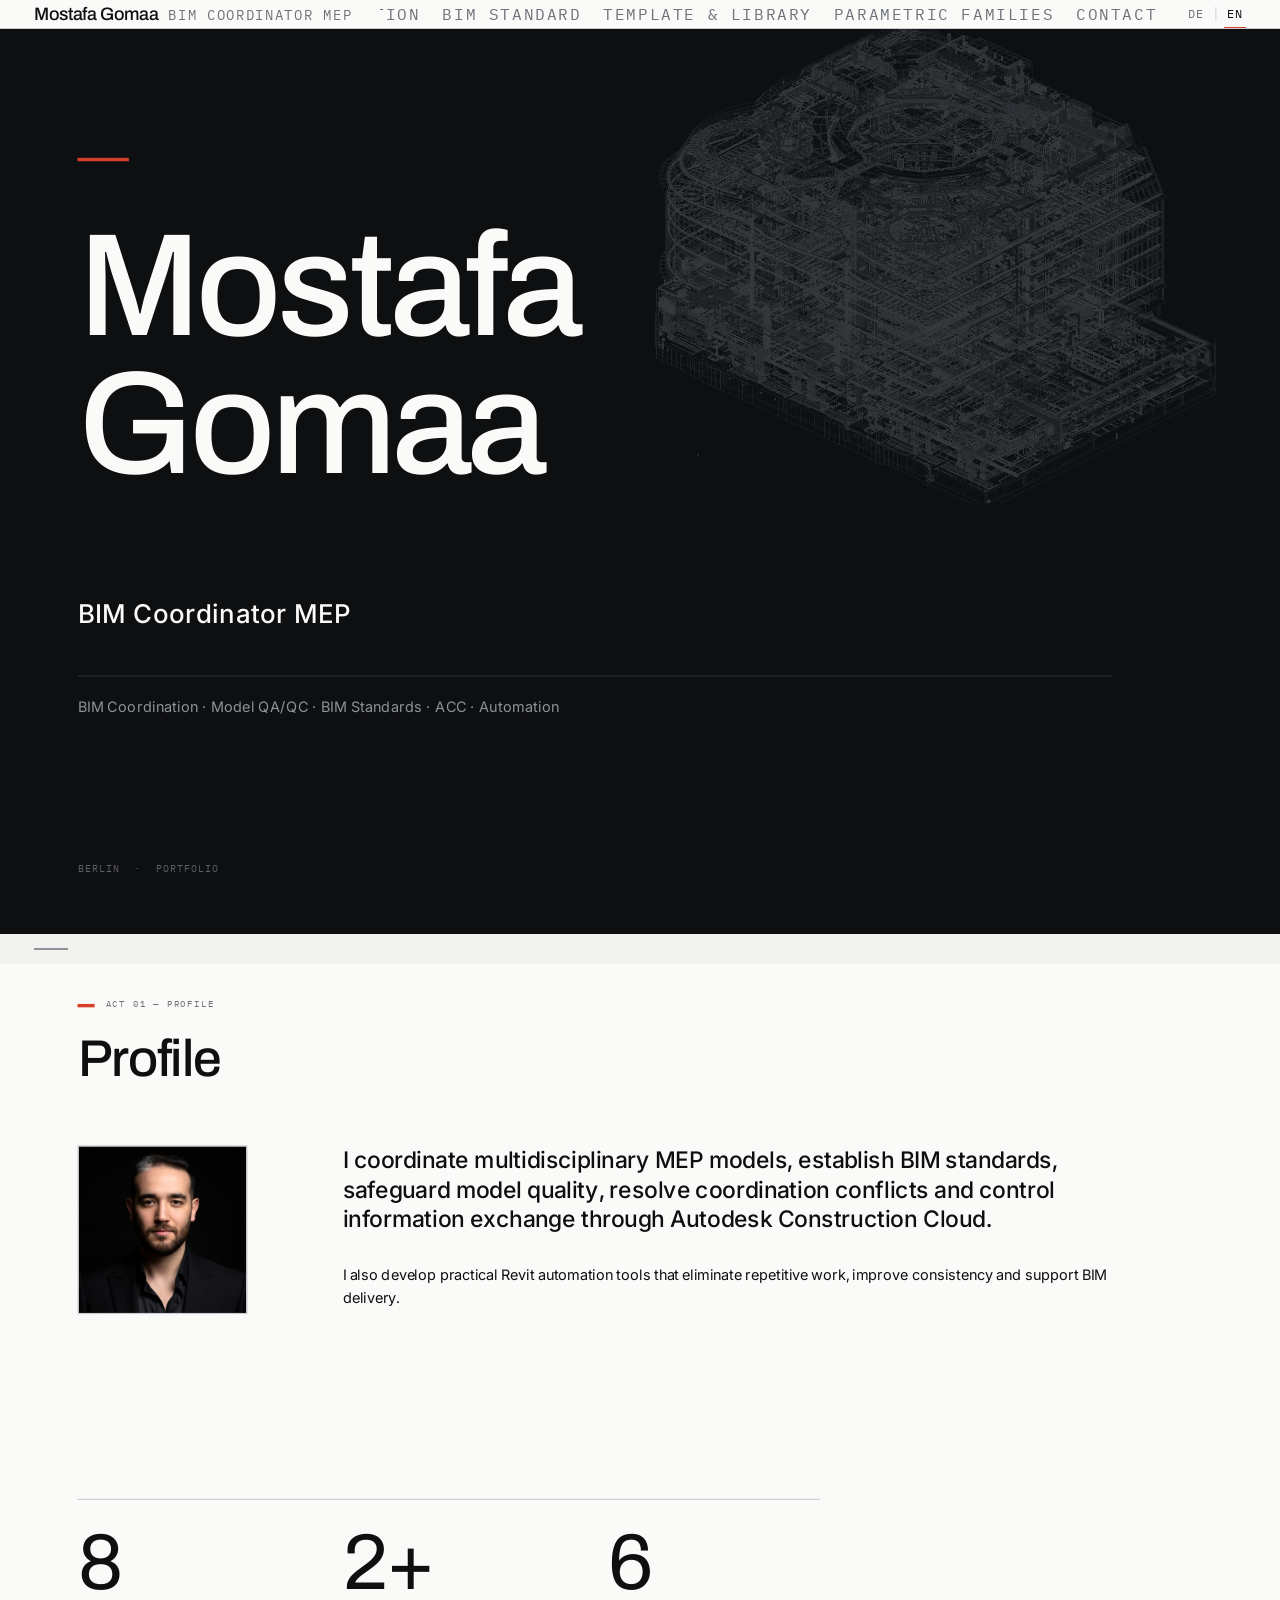
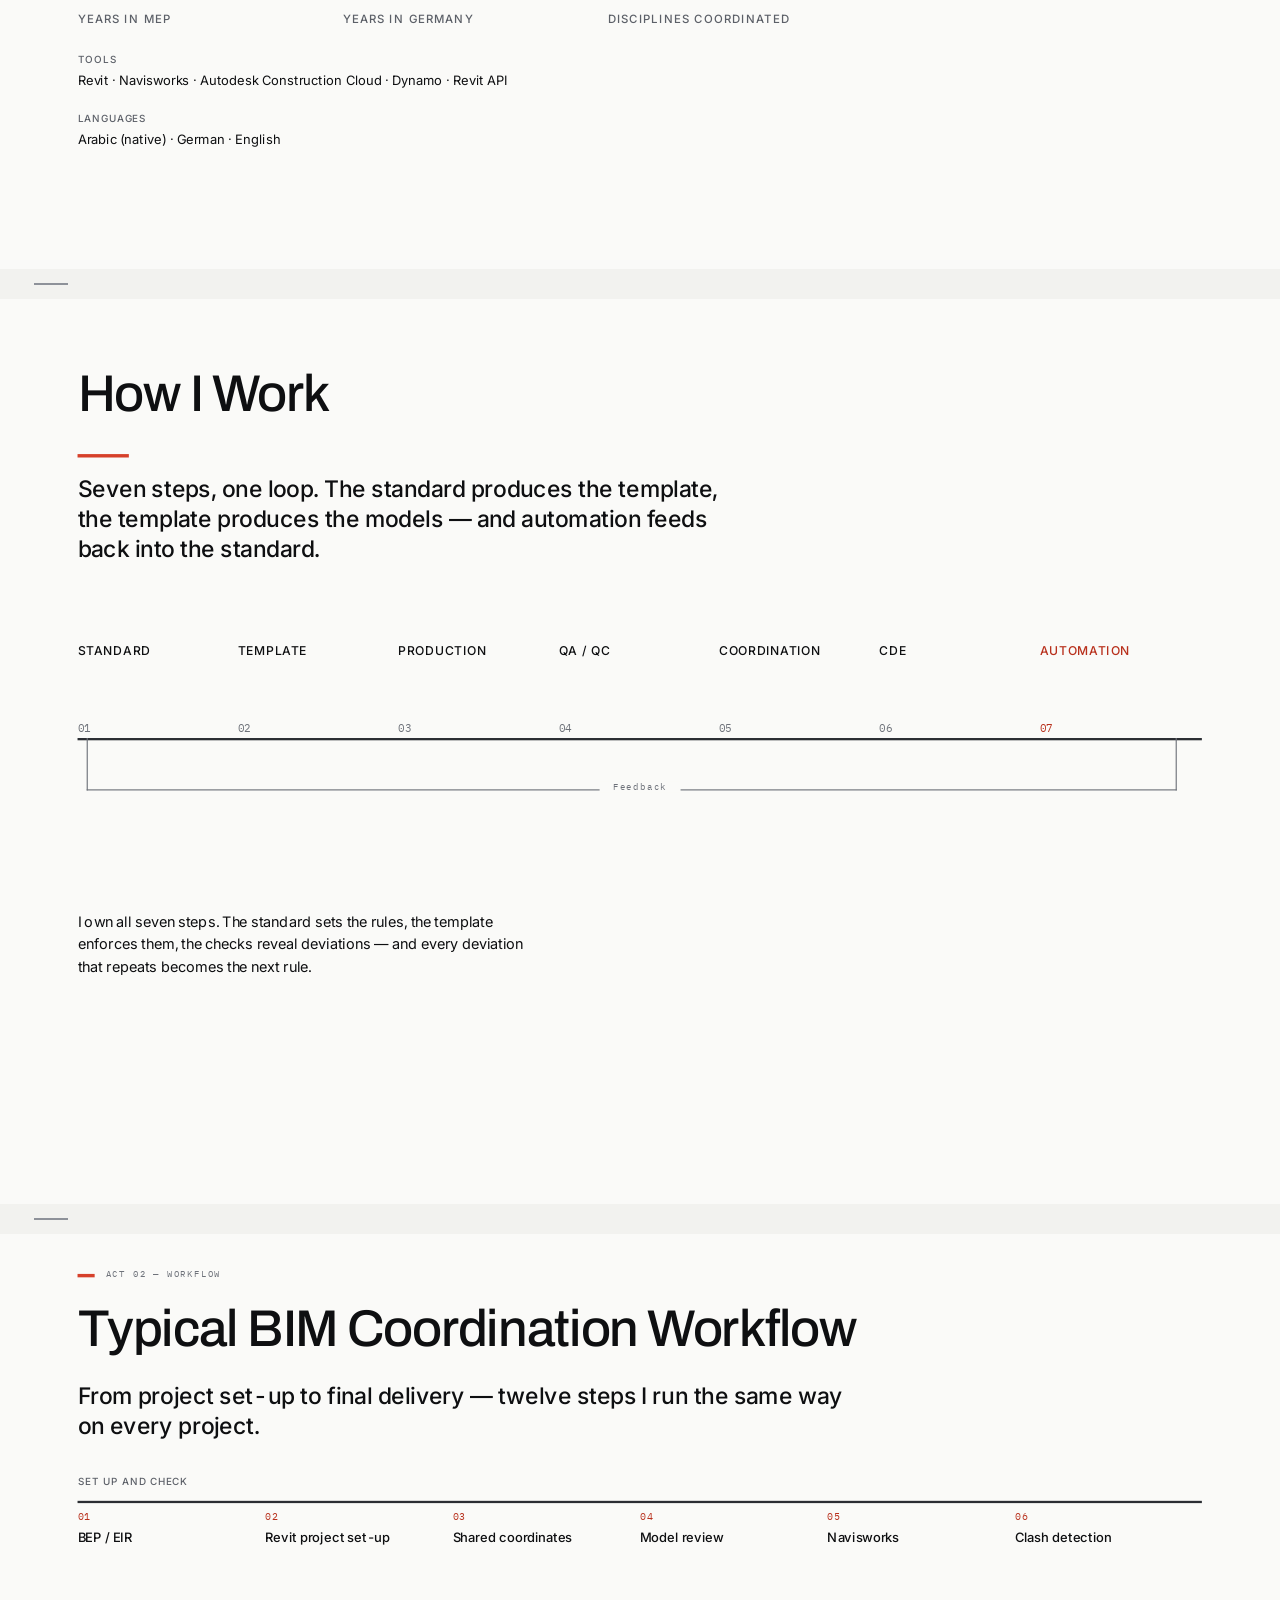
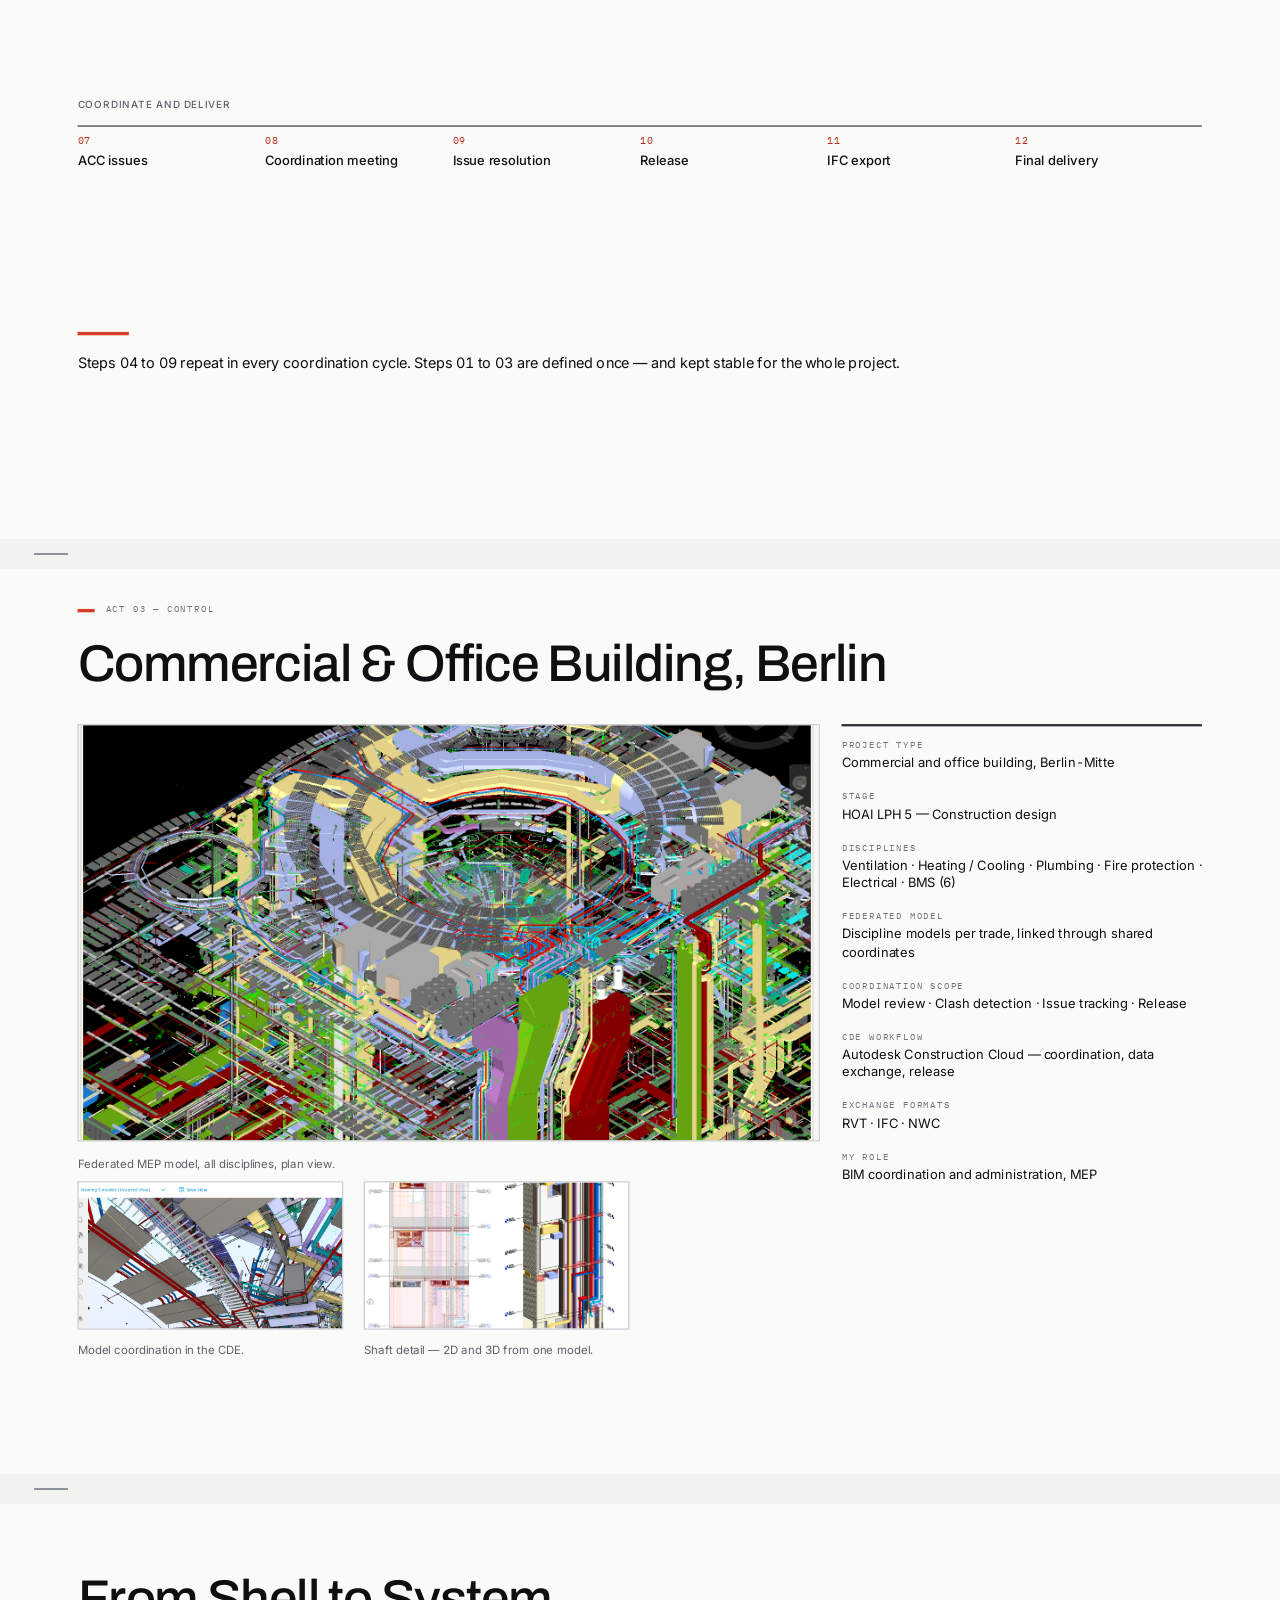
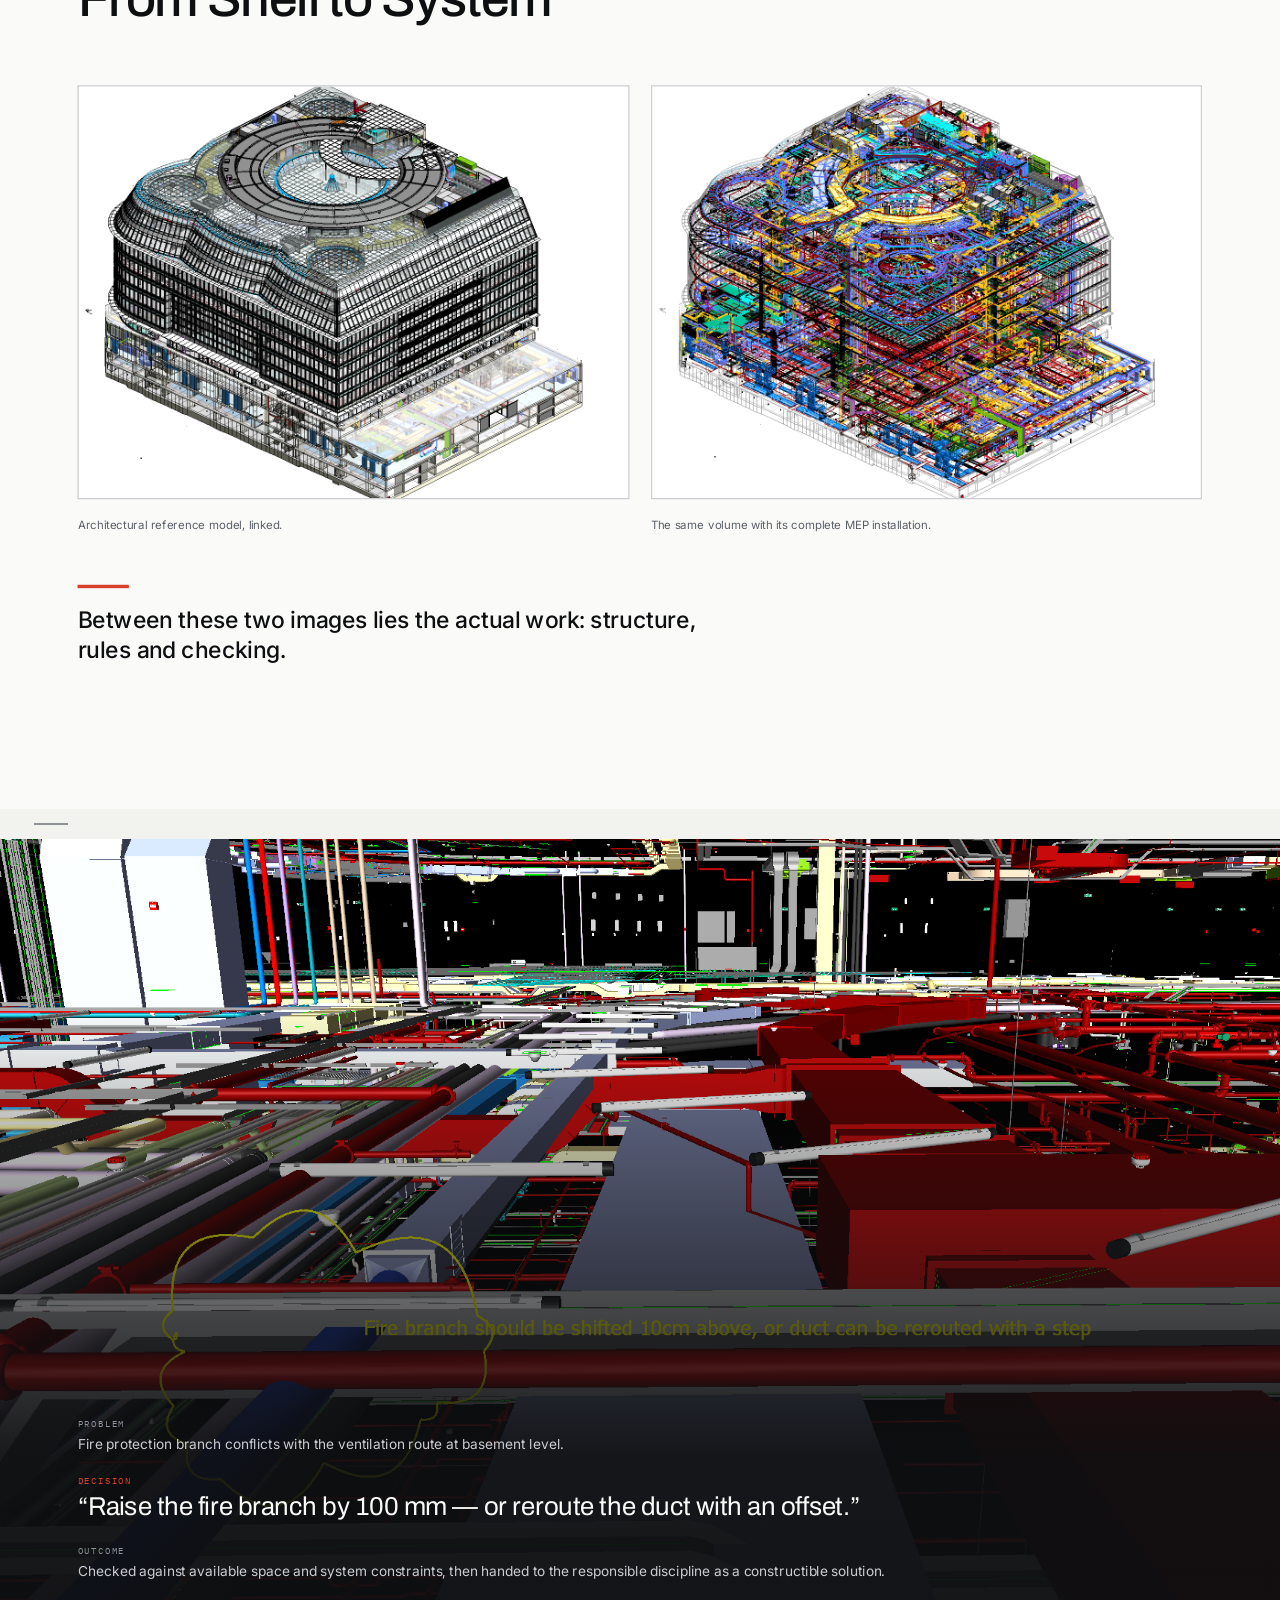
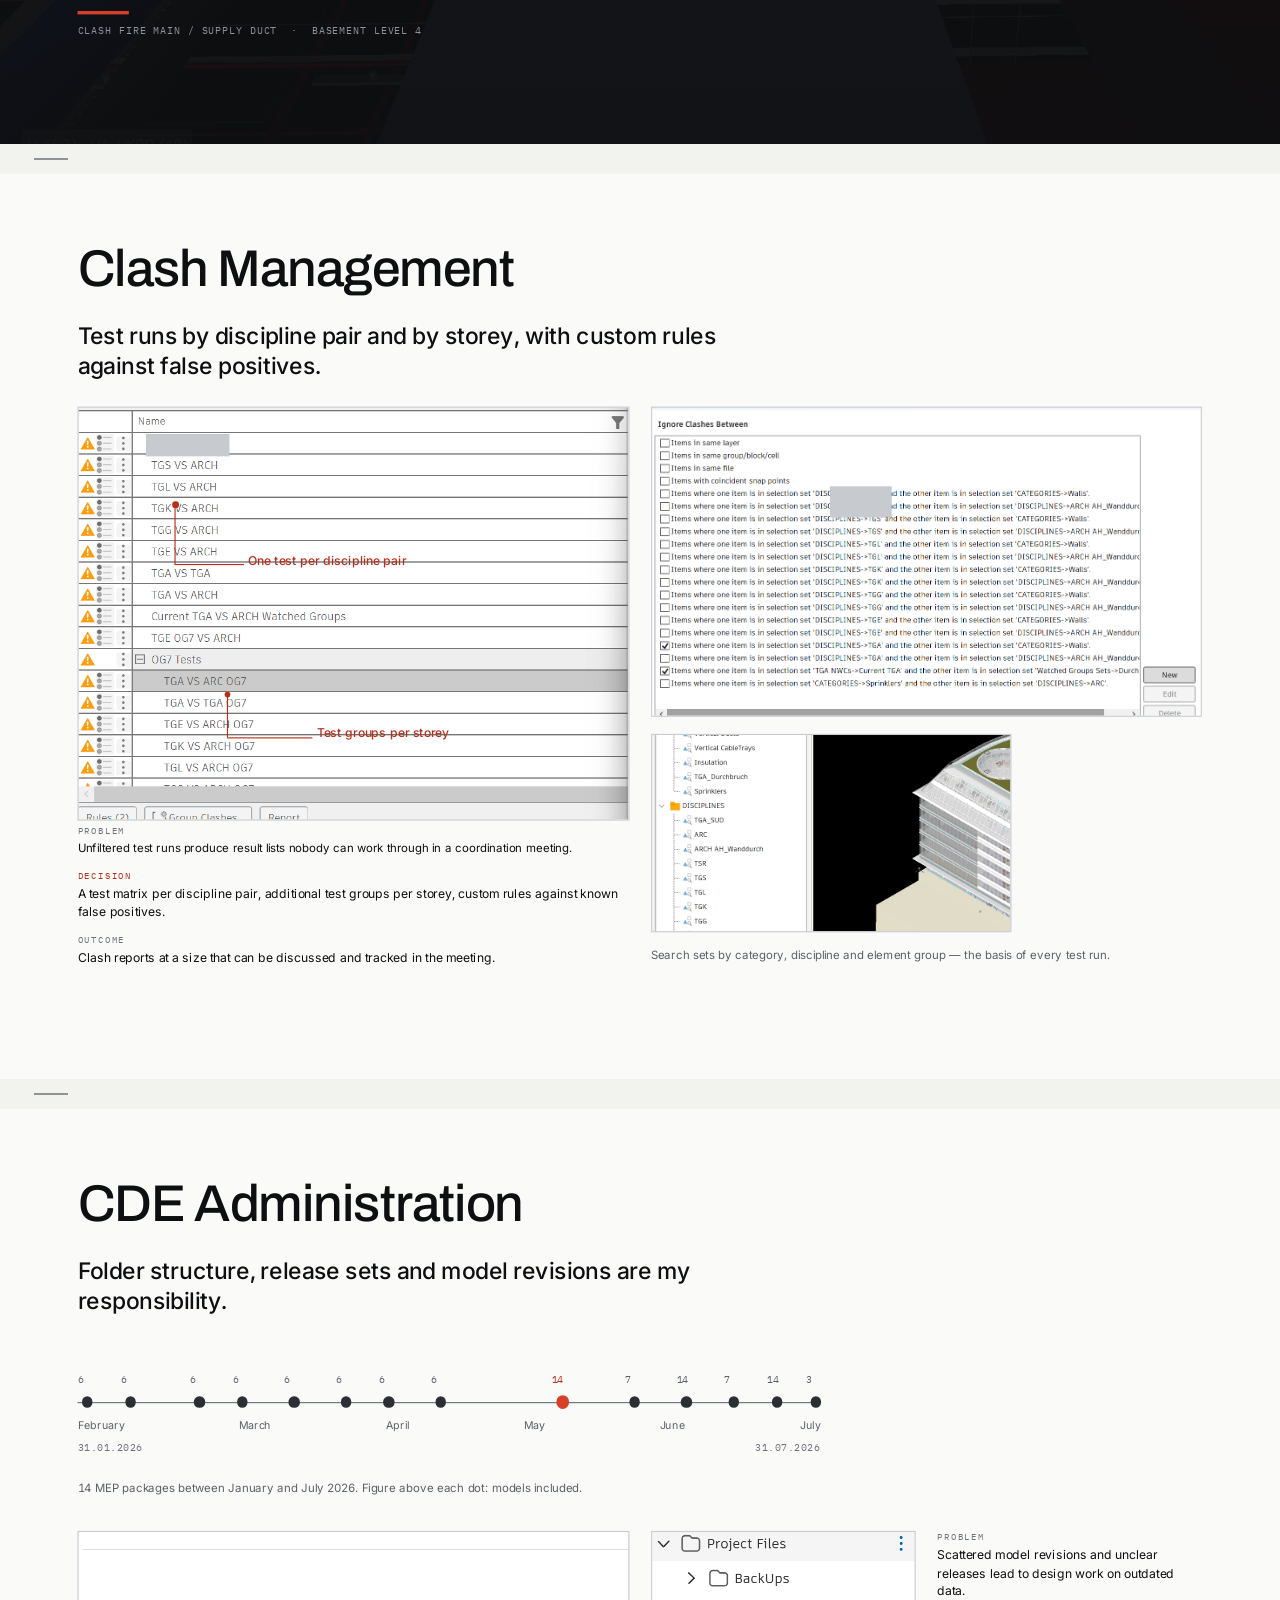
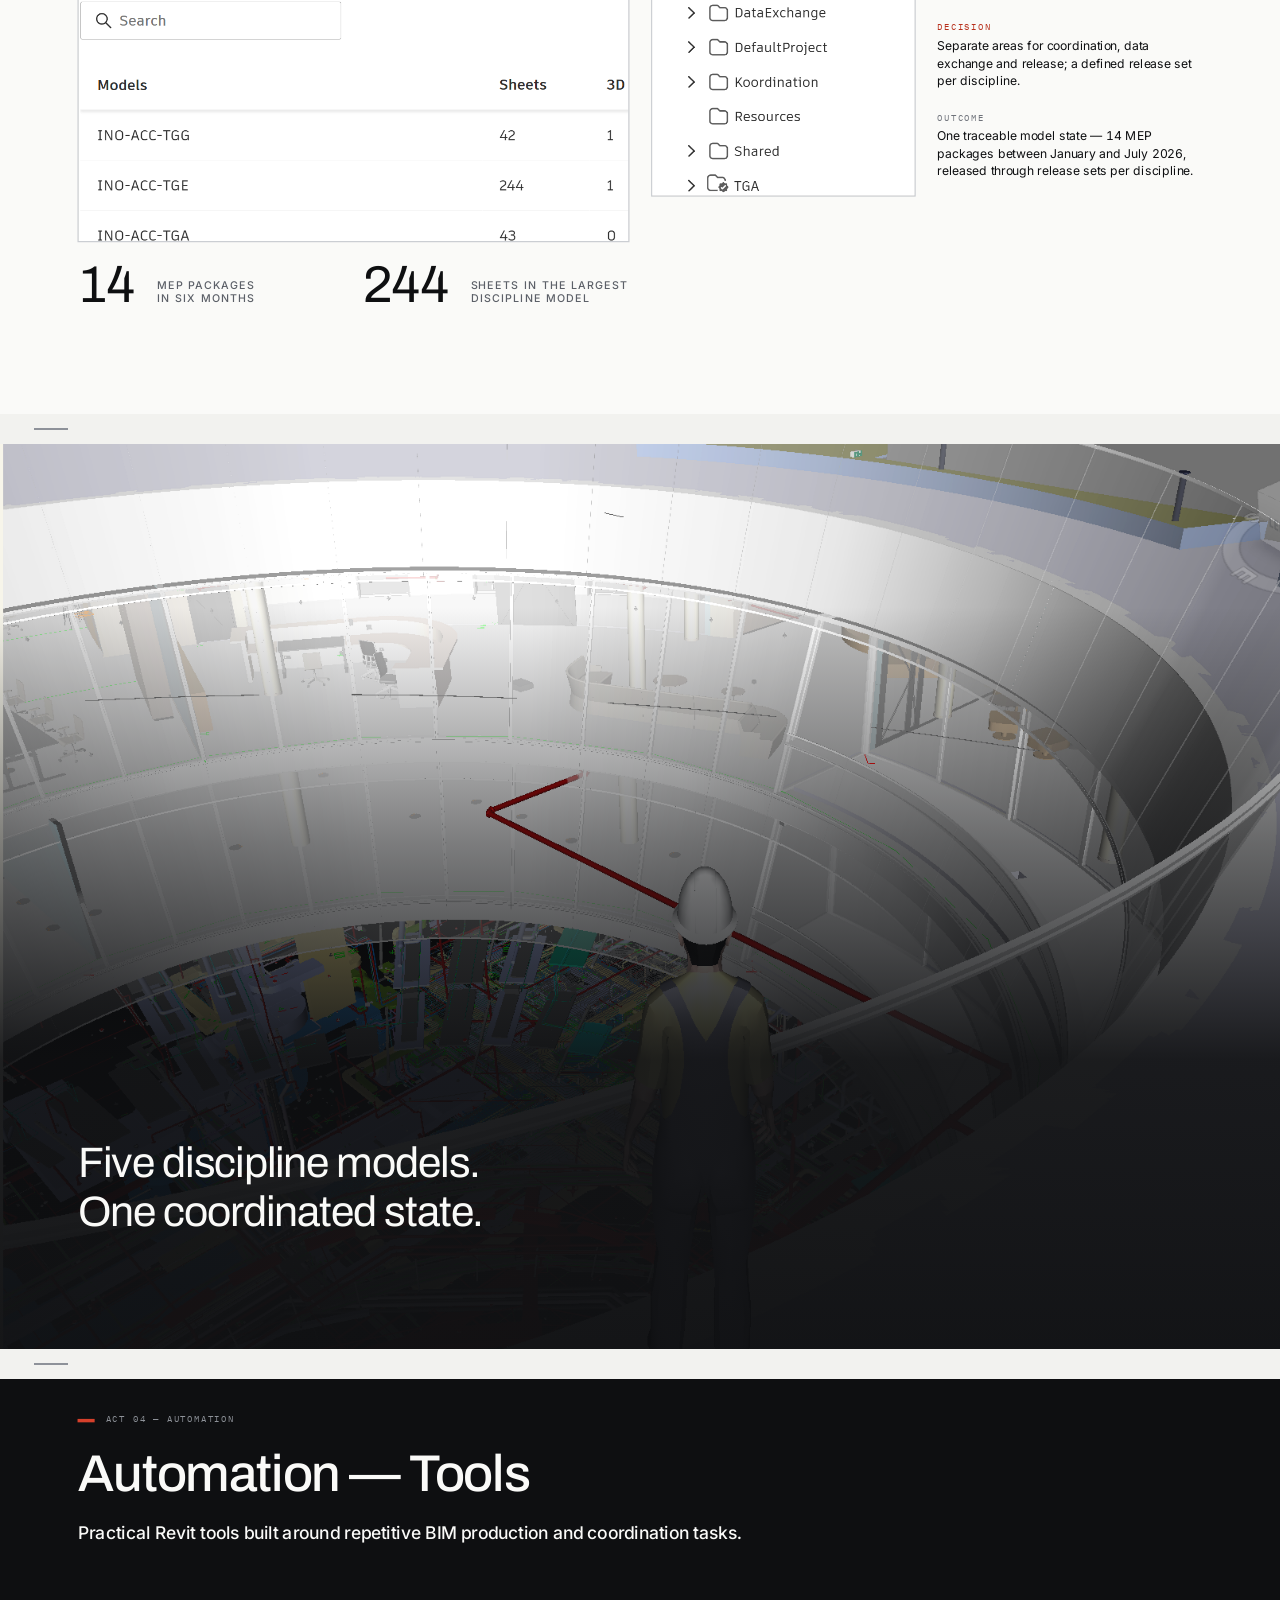
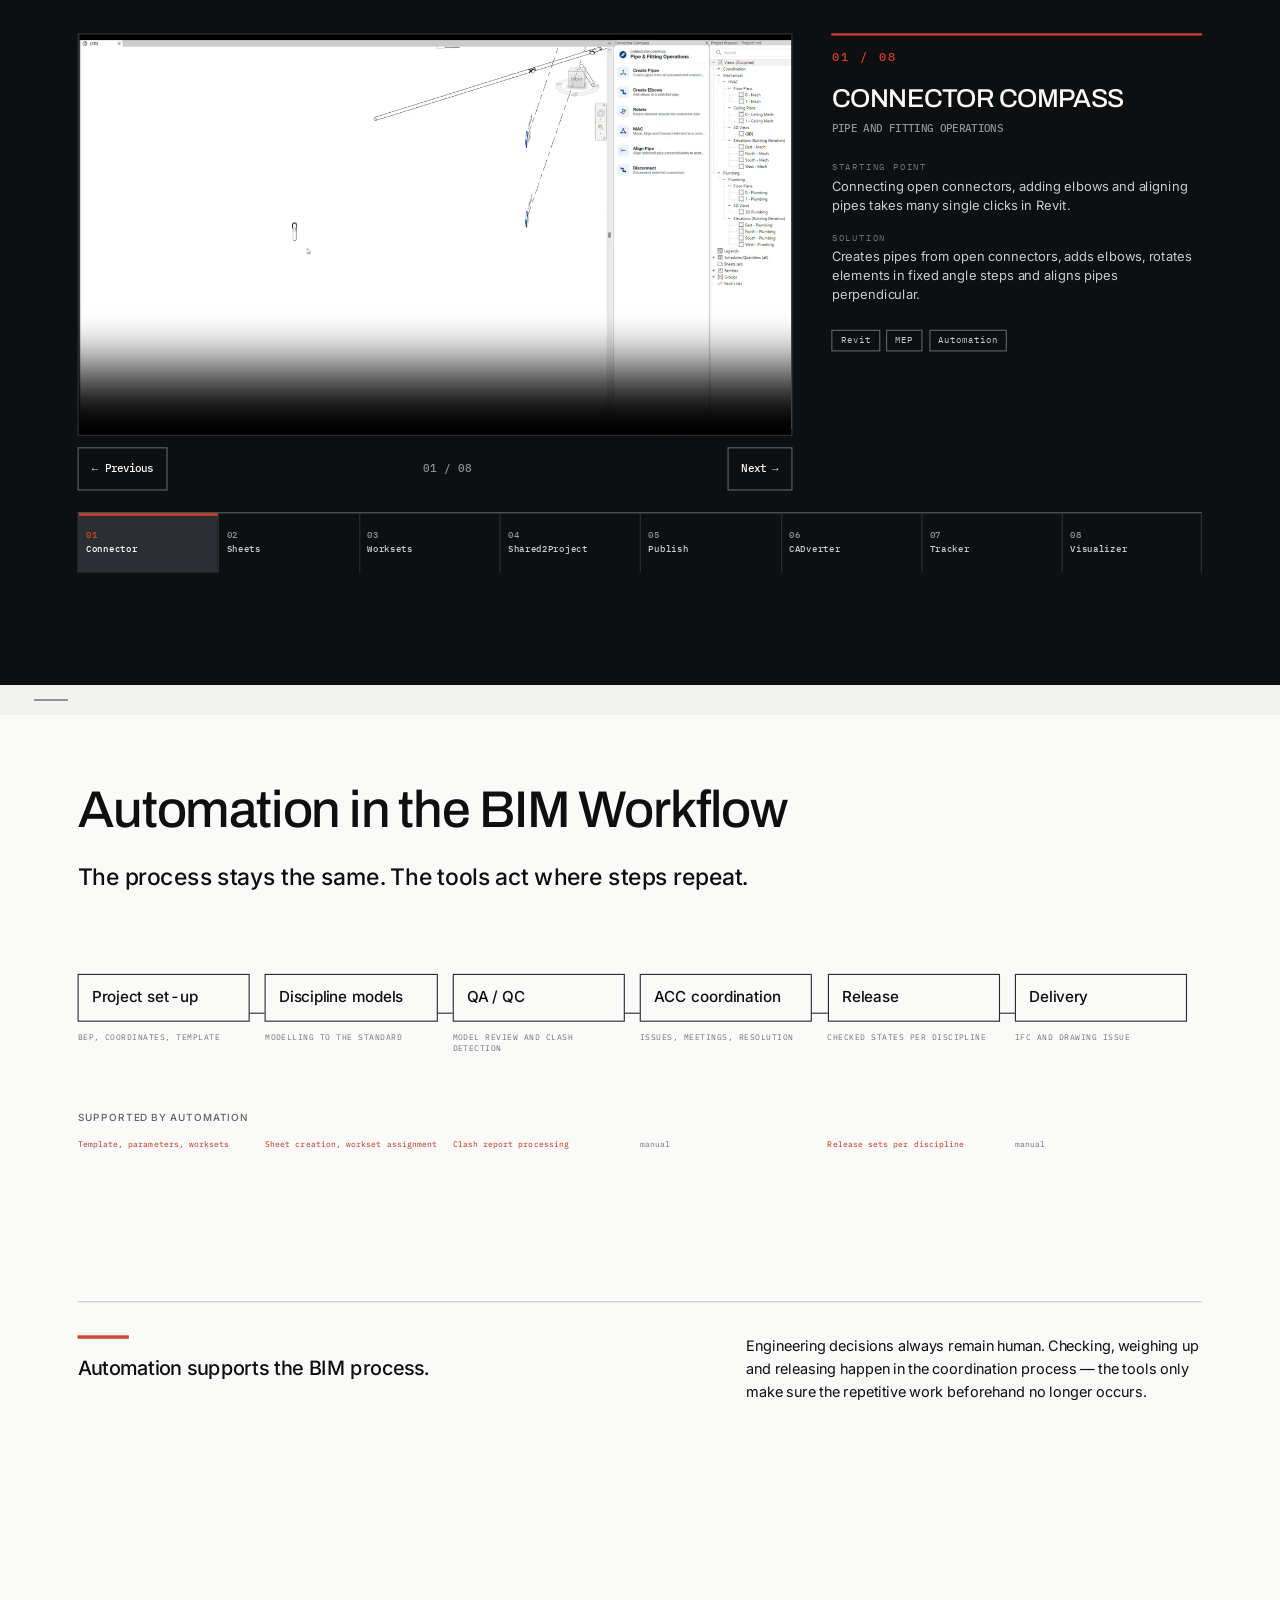
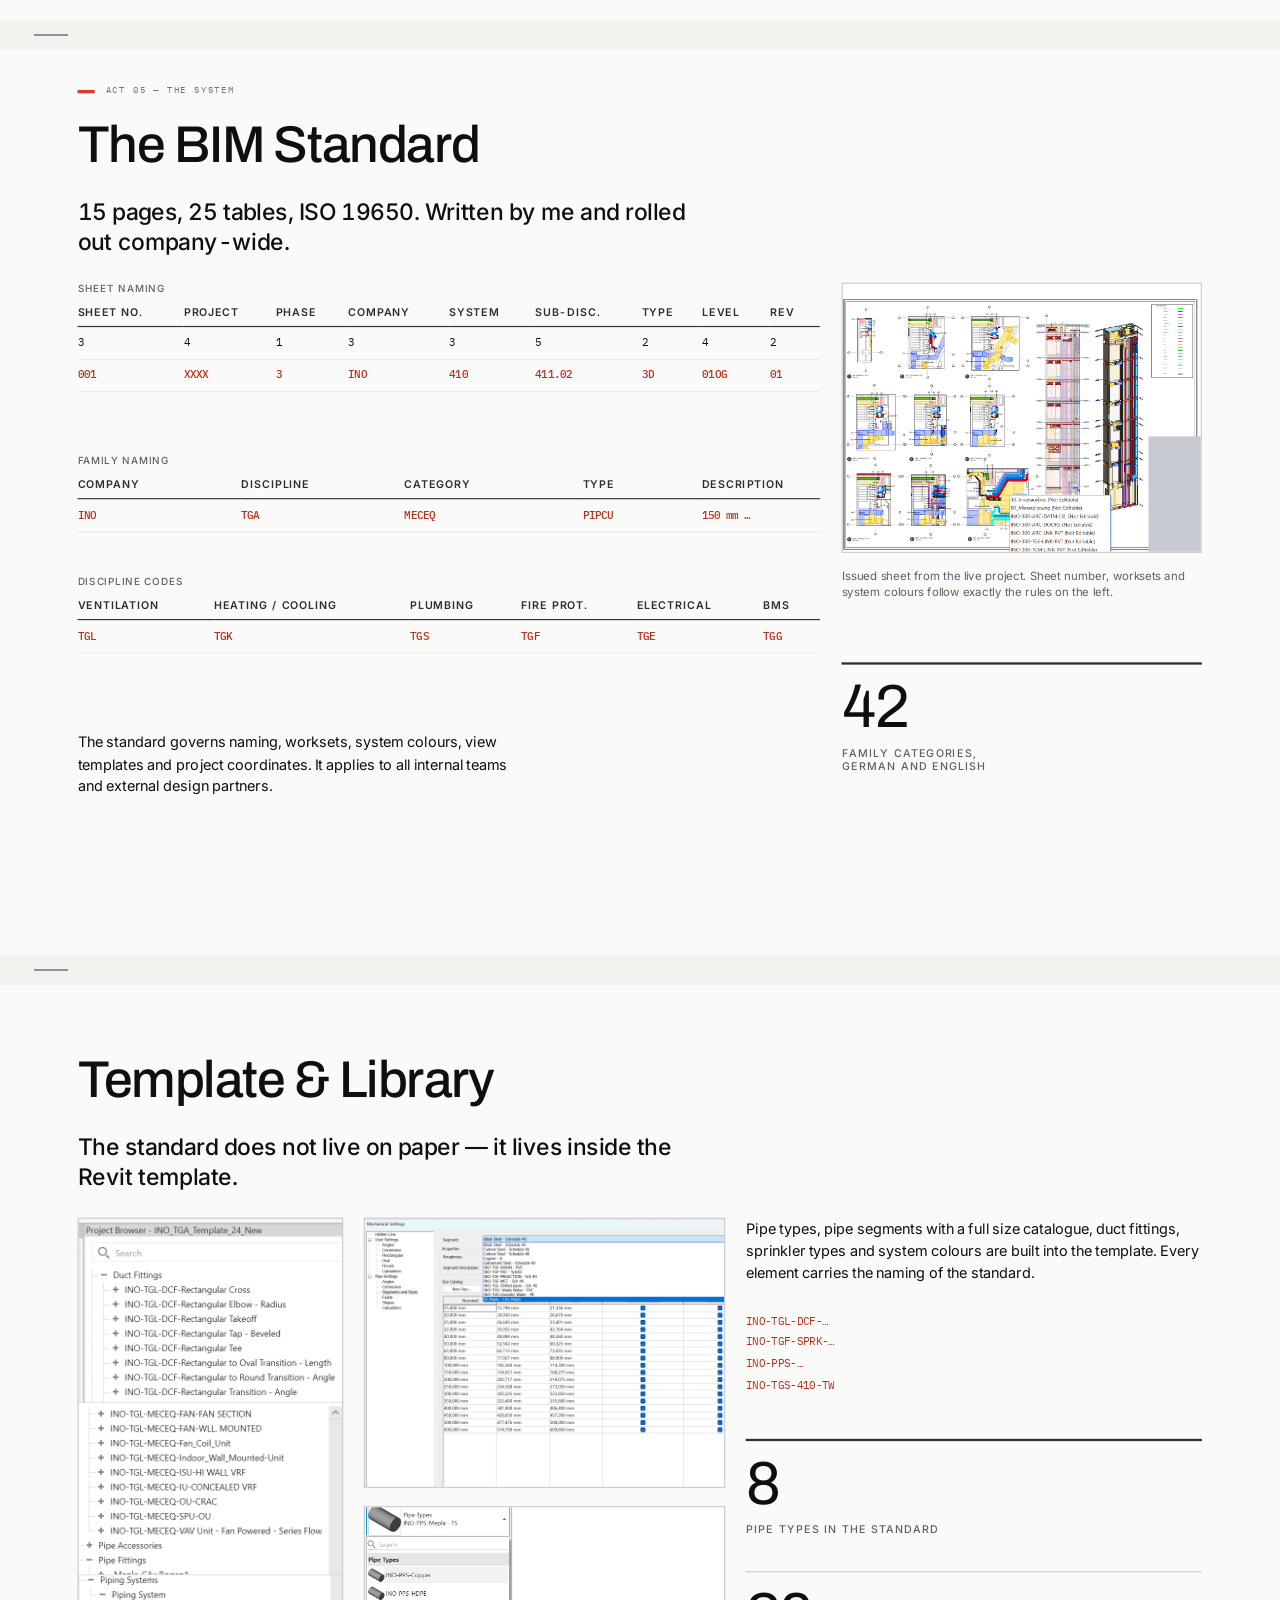
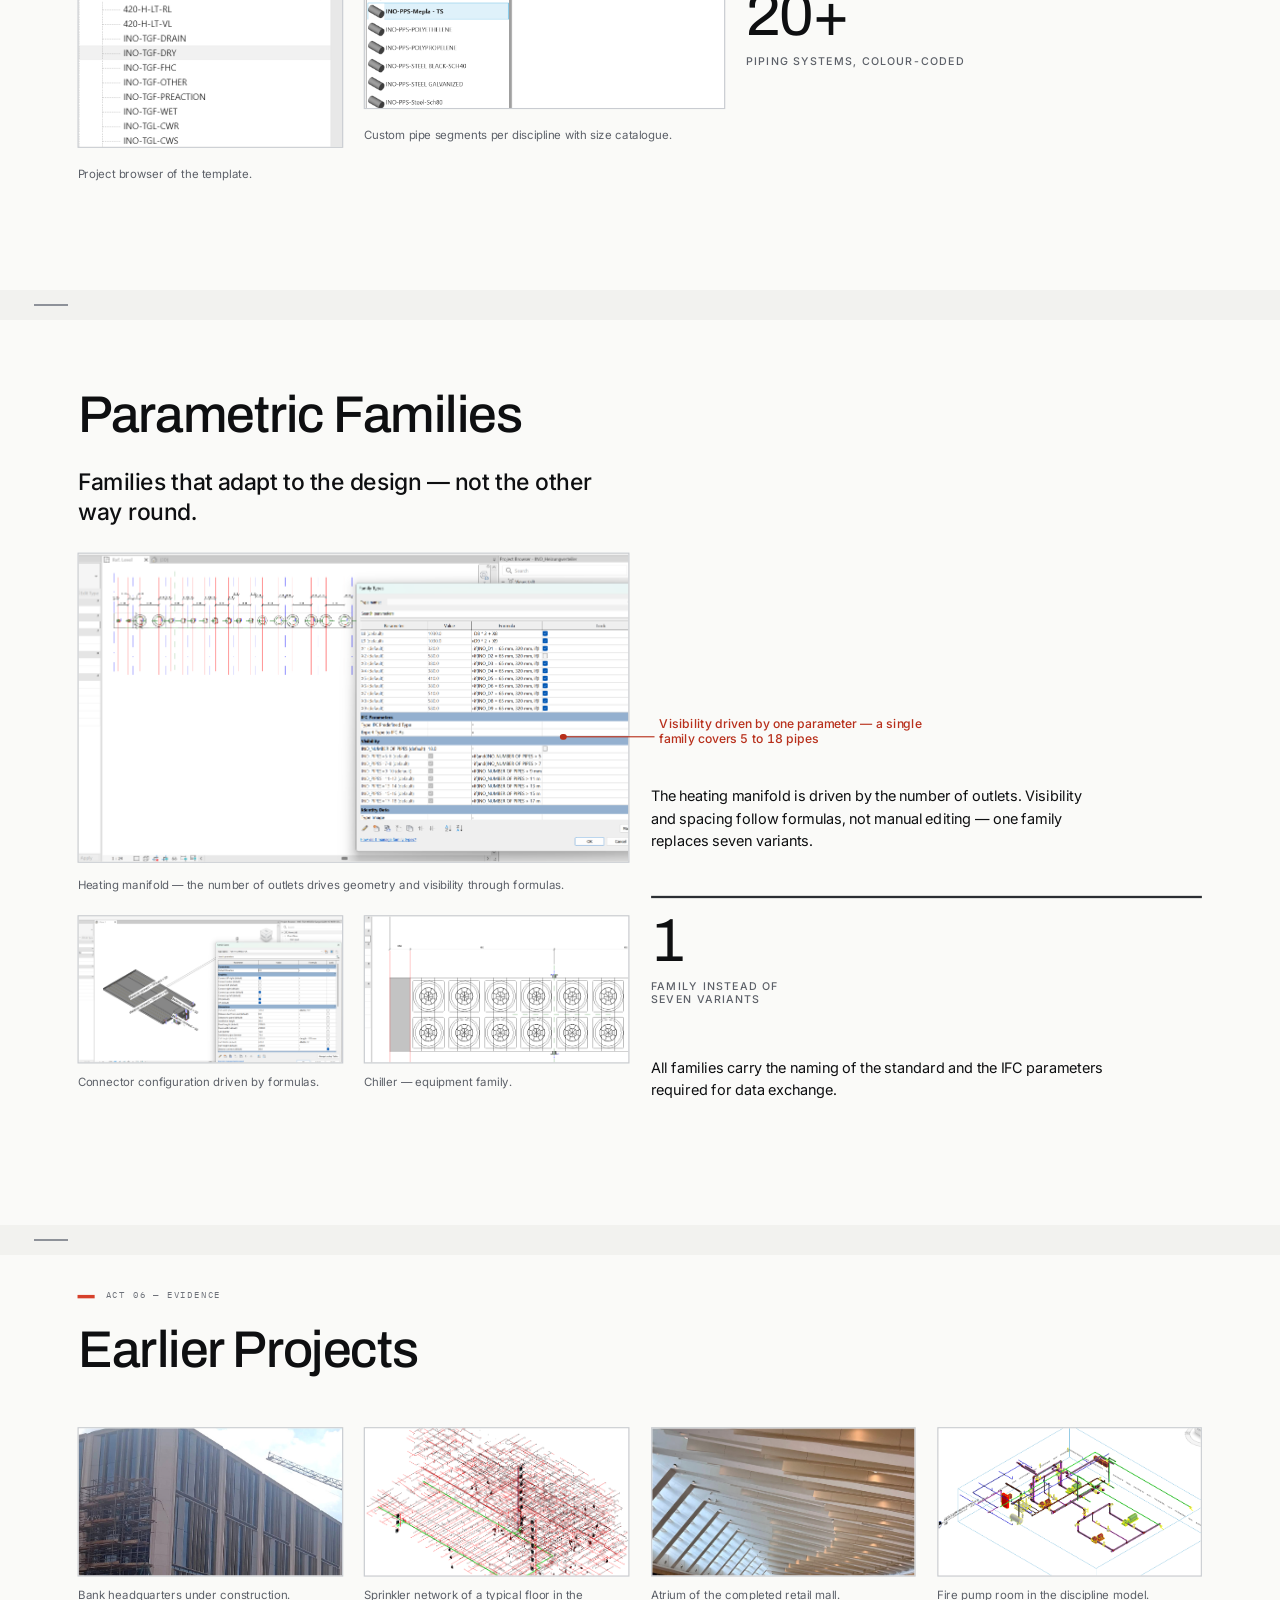
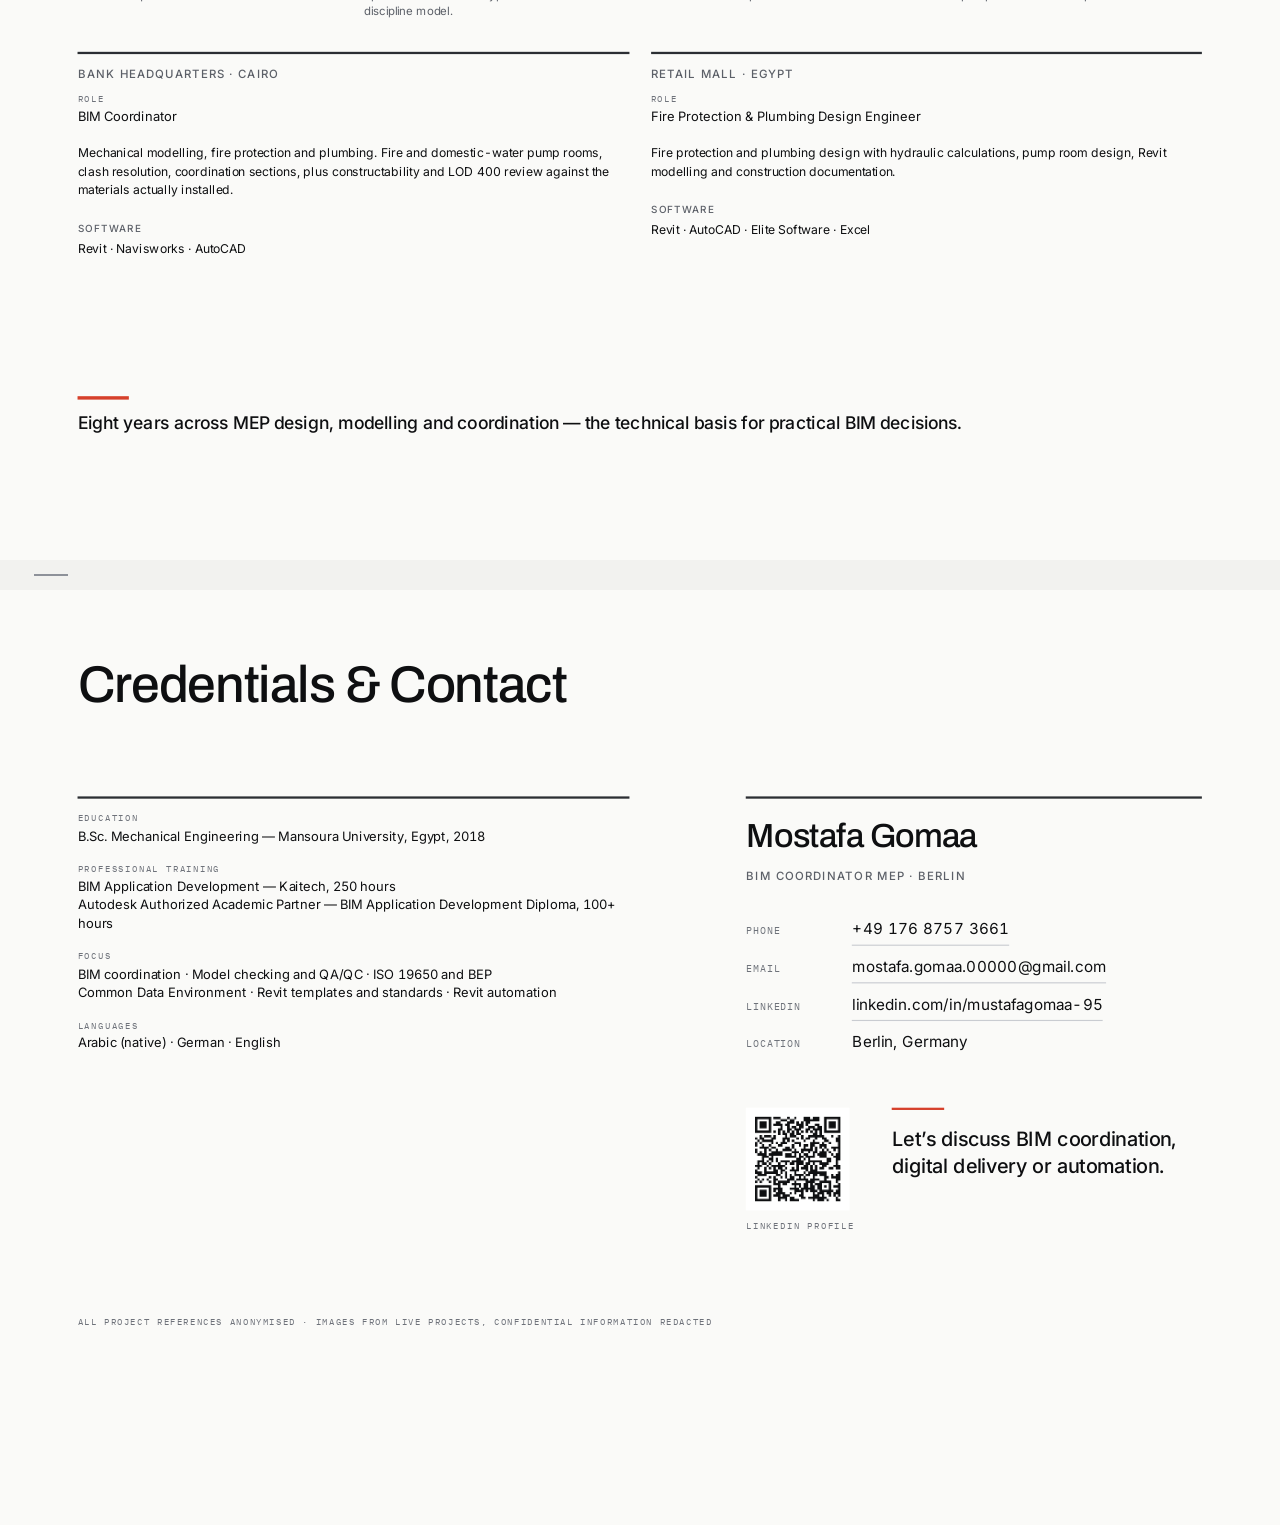
==== commit 5cdacc9b: "feat: complete automation video showcase Replace the static Automation Tools grid with a single-play" ====
--- a/index.html
+++ b/index.html
@@ -29,7 +29,7 @@
 
 <link rel="preload" href="assets/fonts/archivo-latin-500-normal.woff2" as="font" type="font/woff2" crossorigin>
 <link rel="preload" href="assets/fonts/inter-latin-400-normal.woff2" as="font" type="font/woff2" crossorigin>
-<link rel="stylesheet" href="css/style.css?v=6">
+<link rel="stylesheet" href="css/style.css?v=8">
 </head>
 <body>
 
@@ -50,10 +50,10 @@
         <li><a href="#coordination" data-en="Coordination">Koordination</a></li>
         <li><a href="#clash" data-en="Clash Management">Kollisionsprüfung</a></li>
         <li><a href="#cde" data-en="CDE">CDE</a></li>
+        <li><a href="#automation" data-en="Automation">Automatisierung</a></li>
         <li><a href="#standard" data-en="BIM Standard">BIM-Standard</a></li>
         <li><a href="#template" data-en="Template &amp; Library">Vorlage & Bibliothek</a></li>
         <li><a href="#families" data-en="Parametric Families">Familien</a></li>
-        <li><a href="#automation" data-en="Automation">Automatisierung</a></li>
         <li><a href="#contact" data-en="Contact">Kontakt</a></li>
     </ul>
   </nav>
@@ -77,10 +77,10 @@
         <li><a href="#coordination" data-en="Coordination">Koordination</a></li>
         <li><a href="#clash" data-en="Clash Management">Kollisionsprüfung</a></li>
         <li><a href="#cde" data-en="CDE">CDE</a></li>
+        <li><a href="#automation" data-en="Automation">Automatisierung</a></li>
         <li><a href="#standard" data-en="BIM Standard">BIM-Standard</a></li>
         <li><a href="#template" data-en="Template &amp; Library">Vorlage & Bibliothek</a></li>
         <li><a href="#families" data-en="Parametric Families">Familien</a></li>
-        <li><a href="#automation" data-en="Automation">Automatisierung</a></li>
         <li><a href="#contact" data-en="Contact">Kontakt</a></li>
   </ul>
 </nav>
@@ -440,204 +440,137 @@
     </div></div>
   </section>
 
-  <section id="standard" class="sheet" aria-labelledby="standard-h">
-    <div class="sheet-scale"><div class="sheet-page">
-<div class="la">
-    <div class="akt" style="position:absolute;top:-8mm;left:0"><i></i><span data-en="Act 03 — The System">Akt 03 — Das System</span></div>
-    <h1 style="position:absolute;top:0;left:0"><span data-en="The BIM Standard">Der BIM-Standard</span></h1>
-    <div class="ov" style="left:0;top:18mm">
-      <div class="h2" style="max-width:150mm"><span data-en="15 pages, 25 tables, ISO 19650. Written by me and rolled out company-wide.">15 Seiten, 25 Tabellen, ISO 19650. Von mir verfasst und unternehmensweit eingeführt.</span></div>
-    </div>
-
-    <div class="ov" style="left:0;top:38mm;width:172.36mm">
-      <div class="lab" style="font-size:6.5pt;margin-bottom:2.5mm"><span data-en="Sheet naming">Plan-Benennung</span></div>
-      <table>
-        <tr><th><span data-en="Sheet no.">Blatt-Nr.</span></th><th><span data-en="Project">Projekt</span></th><th>Phase</th><th><span data-en="Company">Firma</span></th><th>System</th><th><span data-en="Sub-disc.">Gewerk</span></th><th><span data-en="Type">Typ</span></th><th><span data-en="Level">Ebene</span></th><th>Rev</th></tr>
-        <tr class="mono"><td class="mono">3</td><td class="mono">4</td><td class="mono">1</td><td class="mono">3</td><td class="mono">3</td><td class="mono">5</td><td class="mono">2</td><td class="mono">4</td><td class="mono">2</td></tr>
-        <tr class="hi"><td class="mono">001</td><td class="mono">XXXX</td><td class="mono">3</td><td class="mono">INO</td><td class="mono">410</td><td class="mono">411.02</td><td class="mono">3D</td><td class="mono">01OG</td><td class="mono">01</td></tr>
-      </table>
-    </div>
-
-    <div class="ov" style="left:0;top:78mm;width:172.36mm">
-      <div class="lab" style="font-size:6.5pt;margin-bottom:2.5mm"><span data-en="Family naming">Familien-Benennung</span></div>
-      <table>
-        <tr><th style="width:22%"><span data-en="Company">Firmencode</span></th><th style="width:22%"><span data-en="Discipline">Gewerk</span></th><th style="width:24%"><span data-en="Category">Kategorie</span></th><th style="width:16%"><span data-en="Type">Typ</span></th><th><span data-en="Description">Beschreibung</span></th></tr>
-        <tr class="hi"><td class="mono">INO</td><td class="mono">TGA</td><td class="mono">MECEQ</td><td class="mono">PIPCU</td><td class="mono">150 mm …</td></tr>
-      </table>
-    </div>
-
-    <div class="ov" style="left:0;top:106mm;width:172.36mm">
-      <div class="lab" style="font-size:6.5pt;margin-bottom:2.5mm"><span data-en="Discipline codes">Gewerke-Kürzel</span></div>
-      <table>
-        <tr><th><span data-en="Ventilation">Lüftung</span></th><th><span data-en="Heating / Cooling">Heizung / Kälte</span></th><th><span data-en="Plumbing">Sanitär</span></th><th><span data-en="Fire prot.">Brandschutz</span></th><th><span data-en="Electrical">Elektro</span></th><th><span data-en="BMS">MSR</span></th></tr>
-        <tr class="hi"><td class="mono">TGL</td><td class="mono">TGK</td><td class="mono">TGS</td><td class="mono">TGF</td><td class="mono">TGE</td><td class="mono">TGG</td></tr>
-      </table>
-    </div>
-
-    <div class="im" style="left:177.32mm;top:38mm;width:83.68mm;height:62.76mm">
-      <img src="assets/10_ausgegebener_plan.png" alt="Ausgegebener Ausführungsplan aus dem laufenden Projekt" data-en-alt="Issued construction drawing from the live project" loading="lazy" decoding="async">
-    </div>
-    <div class="cap" style="position:absolute;left:177.32mm;top:104mm;width:83.68mm">
-      <span data-en="Issued sheet from the live project. Sheet number, worksets and system colours follow exactly the rules on the left.">Ausgegebener Plan aus dem laufenden Projekt. Plannummer, Worksets und Systemfarben folgen genau den Regeln links.</span></div>
-
-    <div class="ov" style="left:177.32mm;top:126mm;width:83.68mm">
-      <div style="border-top:.75mm solid var(--g80);padding-top:3mm">
-        <div class="kpi" style="font-size:40pt">42</div>
-        <div class="lab" style="margin-top:2mm;font-size:7pt"><span data-en="Family categories,">Familienkategorien,</span><br><span data-en="German and English">deutsch und englisch</span></div>
-      </div>
-    </div>
-
-    <div class="ov" style="left:0;top:142mm">
-      <div class="bd"><span data-en="The standard governs naming, worksets, system colours, view templates and project coordinates. It applies to all internal teams and external design partners.">Der Standard regelt Benennung, Worksets, Systemfarben, Ansichtsvorlagen und Projektkoordinaten. Er gilt für alle internen Teams und externen Planungspartner.</span></div>
-    </div>
-  </div>
-  <div class="sf">
-    <div><div class="k">Name</div><div class="v">Mostafa Gomaa</div></div>
-    <div><div class="k"><span data-en="Discipline">Fachbereich</span></div><div class="v"><span data-en="BIM Coordinator MEP">BIM-Koordinator TGA</span></div></div>
-    <div><div class="k"><span data-en="Location">Ort</span></div><div class="v">Berlin</div></div>
-    <div class="r"><div class="k"><span data-en="Sheet">Blatt</span></div><div class="v">11 / 17</div></div>
-  </div>
-    </div></div>
-  </section>
-
-  <section id="template" class="sheet" aria-labelledby="template-h">
-    <div class="sheet-scale"><div class="sheet-page">
-<div class="la">
-    <h1 style="position:absolute;top:0;left:0"><span data-en="Template &amp; Library">Vorlage &amp; Bibliothek</span></h1>
-    <div class="ov" style="left:0;top:18mm">
-      <div class="h2" style="max-width:150mm"><span data-en="The standard does not live on paper — it lives inside the Revit template.">Der Standard steht nicht auf Papier — er steckt in der Revit-Vorlage.</span></div>
-    </div>
-
-    <div class="im" style="left:0;top:38mm;width:61.51mm;height:123.02mm">
-      <img src="assets/11_projektbrowser.png" alt="Projektbrowser der Revit-Vorlage mit Benennungsstandard" data-en-alt="Project browser of the Revit template showing the naming standard" loading="lazy" decoding="async">
-    </div>
-
-    <div class="im" style="left:66.47mm;top:38mm;width:83.68mm;height:62.76mm">
-      <img src="assets/11_segmente.png" alt="Eigene Rohrsegmente mit Größenkatalog" data-en-alt="Custom pipe segments with size catalogue" loading="lazy" decoding="async">
-    </div>
-    <div class="im" style="left:66.47mm;top:105mm;width:83.68mm;height:47.07mm">
-      <img src="assets/11_rohrtypen.png" alt="Rohrtypen der Revit-Vorlage" data-en-alt="Pipe types defined in the Revit template" loading="lazy" decoding="async">
-    </div>
-
-    <div class="ov" style="left:155.11mm;top:38mm;width:105.89mm">
-      <div class="bd" style="max-width:105.89mm"><span data-en="Pipe types, pipe segments with a full size catalogue, duct fittings, sprinkler types and system colours are built into the template. Every element carries the naming of the standard.">Rohrtypen, Rohrsegmente mit vollständigem Größenkatalog, Kanalformteile, Sprinklertypen und Systemfarben sind fest in der Vorlage hinterlegt. Jedes Element trägt die Benennung des Standards.</span></div>
-      <div style="margin-top:6mm;font-family:var(--mono);font-size:7pt;letter-spacing:.06em;line-height:2;color:var(--signalt)">
-        INO-TGL-DCF-…<br>INO-TGF-SPRK-…<br>INO-PPS-…<br>INO-TGS-410-TW
-      </div>
-      <div style="border-top:.75mm solid var(--g80);padding-top:3mm;margin-top:10mm">
-        <div class="kpi" style="font-size:40pt">8</div>
-        <div class="lab" style="margin-top:2mm;font-size:7pt"><span data-en="Pipe types in the standard">Rohrtypen im Standard</span></div>
-      </div>
-      <div style="border-top:.25mm solid var(--g20);padding-top:3mm;margin-top:8mm">
-        <div class="kpi" style="font-size:40pt">20+</div>
-        <div class="lab" style="margin-top:2mm;font-size:7pt"><span data-en="Piping systems, colour-coded">Rohrsysteme, farbcodiert</span></div>
-      </div>
-    </div>
-
-    <div class="cap" style="position:absolute;left:0;top:165mm;width:61.51mm"><span data-en="Project browser of the template.">Projektbrowser der Vorlage.</span></div>
-    <div class="cap" style="position:absolute;left:66.47mm;top:156mm;width:83.68mm"><span data-en="Custom pipe segments per discipline with size catalogue.">Eigene Rohrsegmente je Gewerk mit Größenkatalog.</span></div>
-  </div>
-  <div class="sf">
-    <div><div class="k">Name</div><div class="v">Mostafa Gomaa</div></div>
-    <div><div class="k"><span data-en="Discipline">Fachbereich</span></div><div class="v"><span data-en="BIM Coordinator MEP">BIM-Koordinator TGA</span></div></div>
-    <div><div class="k"><span data-en="Location">Ort</span></div><div class="v">Berlin</div></div>
-    <div class="r"><div class="k"><span data-en="Sheet">Blatt</span></div><div class="v">12 / 17</div></div>
-  </div>
-    </div></div>
-  </section>
-
-  <section id="families" class="sheet" aria-labelledby="families-h">
-    <div class="sheet-scale"><div class="sheet-page">
-<div class="la">
-    <h1 style="position:absolute;top:0;left:0"><span data-en="Parametric Families">Parametrische Familien</span></h1>
-    <div class="ov" style="left:0;top:18mm">
-      <div class="h2" style="max-width:128.02mm"><span data-en="Families that adapt to the design — not the other way round.">Familien, die sich der Planung anpassen — nicht umgekehrt.</span></div>
-    </div>
-
-    <div class="im" style="left:0;top:38mm;width:128.02mm;height:72.01mm">
-      <img src="assets/12_heizungsverteiler.png" alt="Heizungsverteiler mit parametrischer Sichtbarkeitssteuerung" data-en-alt="Heating manifold with parametric visibility control" loading="lazy" decoding="async">
-    </div>
-    <div class="dot" style="left:112mm;top:80mm"></div>
-    <div class="ld" style="left:112.6mm;top:80.6mm;width:21.4mm;height:.15mm"></div>
-    <div class="hw" style="left:135mm;top:76mm;width:62mm"><span data-en="Visibility driven by one parameter — a single family covers 5 to 18 pipes">Sichtbarkeit über einen Parameter gesteuert — eine Familie deckt 5 bis 18 Rohre ab</span></div>
-    <div class="cap" style="position:absolute;left:0;top:113mm;width:128.02mm"><span data-en="Heating manifold — the number of outlets drives geometry and visibility through formulas.">Heizungsverteiler — die Anzahl der Abgänge steuert Geometrie und Sichtbarkeit über Formeln.</span></div>
-
-    <div class="im" style="left:0;top:122mm;width:61.51mm;height:34.6mm">
-      <img src="assets/12_anschluesse.png" alt="Anschlusskonfiguration einer parametrischen Familie" data-en-alt="Connector configuration of a parametric family" loading="lazy" decoding="async">
-    </div>
-    <div class="im" style="left:66.47mm;top:122mm;width:61.51mm;height:34.6mm">
-      <img src="assets/12_kaeltemaschine.png" alt="Kältemaschine als Gerätefamilie" data-en-alt="Chiller equipment family" loading="lazy" decoding="async">
-    </div>
-    <div class="cap" style="position:absolute;left:0;top:159mm;width:61.51mm"><span data-en="Connector configuration driven by formulas.">Anschlusskonfiguration mit Formelsteuerung.</span></div>
-    <div class="cap" style="position:absolute;left:66.47mm;top:159mm;width:61.51mm"><span data-en="Chiller — equipment family.">Kältemaschine — Gerätefamilie.</span></div>
-
-    <div class="ov" style="left:132.98mm;top:92mm;width:128.02mm">
-      <div class="bd" style="max-width:105.83mm"><span data-en="The heating manifold is driven by the number of outlets. Visibility and spacing follow formulas, not manual editing — one family replaces seven variants.">Der Heizungsverteiler wird über die Anzahl der Abgänge gesteuert. Sichtbarkeit und Abstände folgen Formeln, nicht Handarbeit — eine Familie ersetzt sieben Varianten.</span></div>
-      <div style="border-top:.75mm solid var(--g80);padding-top:3mm;margin-top:10mm">
-        <div class="kpi" style="font-size:40pt">1</div>
-        <div class="lab" style="margin-top:2mm;font-size:7pt"><span data-en="Family instead of">Familie statt</span><br><span data-en="seven variants">sieben Varianten</span></div>
-      </div>
-      <div class="bd" style="max-width:105.83mm;margin-top:12mm"><span data-en="All families carry the naming of the standard and the IFC parameters required for data exchange.">Alle Familien tragen die Benennung des Standards und die IFC-Parameter für den Datenaustausch.</span></div>
-    </div>
-  </div>
-  <div class="sf">
-    <div><div class="k">Name</div><div class="v">Mostafa Gomaa</div></div>
-    <div><div class="k"><span data-en="Discipline">Fachbereich</span></div><div class="v"><span data-en="BIM Coordinator MEP">BIM-Koordinator TGA</span></div></div>
-    <div><div class="k"><span data-en="Location">Ort</span></div><div class="v">Berlin</div></div>
-    <div class="r"><div class="k"><span data-en="Sheet">Blatt</span></div><div class="v">13 / 17</div></div>
-  </div>
-    </div></div>
-  </section>
-
   <section id="automation" class="sheet dark" aria-labelledby="automation-h">
     <div class="sheet-scale"><div class="sheet-page">
-<div class="la">
-    <div class="akt" style="position:absolute;top:-8mm;left:0"><i></i><span data-en="Act 05 — Leverage">Akt 05 — Hebel</span></div>
-    <h1 style="position:absolute;top:0;left:0;color:#FAFAF8"><span data-en="Automation — Tools">Automatisierung — Werkzeuge</span></h1>
-    <div class="ov" style="left:0;top:16mm;width:261mm">
-      <div class="h2" style="max-width:230mm;color:#FAFAF8;font-size:11.5pt"><span data-en="My own Revit add-ins that take repetitive manual work out of model production.">Eigene Revit-Add-ins, die wiederkehrende Handarbeit aus der Modellproduktion nehmen.</span></div></div>
-    <div class="im" style="left:0mm;top:28mm;width:83.68mm;height:47.07mm">
-      <img src="assets/14_t1_sheets.png" alt="Werkzeug zur automatischen Planerstellung" data-en-alt="Tool for automated sheet creation" loading="lazy" decoding="async"></div>
-    <div class="ov tool" style="left:0mm;top:78mm;width:83.68mm"><div class="card">
-      <div class="code">INO Sheets</div><h3 style="color:#FAFAF8"><span data-en="Sheet creation">Planerstellung</span></h3>
-      <div class="ttxt" style="font-size:7.5pt"><span data-en="Creates sheets and sheet parameters from an Excel list.">Erzeugt Pläne und Planparameter aus einer Excel-Liste.</span></div></div></div>
-    <div class="im" style="left:88.64mm;top:28mm;width:83.68mm;height:47.07mm">
-      <img src="assets/14_t2_worksets.png" alt="Werkzeug zur regelbasierten Workset-Zuordnung" data-en-alt="Tool for rule-based workset assignment" loading="lazy" decoding="async"></div>
-    <div class="ov tool" style="left:88.64mm;top:78mm;width:83.68mm"><div class="card">
-      <div class="code">WorkSets Setter</div><h3 style="color:#FAFAF8"><span data-en="Workset assignment">Workset-Zuordnung</span></h3>
-      <div class="ttxt" style="font-size:7.5pt"><span data-en="Assigns worksets by rule, per category and filter.">Weist Worksets regelbasiert je Kategorie und Filter zu.</span></div></div></div>
-    <div class="im" style="left:177.28mm;top:28mm;width:83.68mm;height:47.07mm">
-      <img src="assets/14_t3_shared.png" alt="Werkzeug zur Übertragung von Shared Parameters" data-en-alt="Tool for transferring shared parameters" loading="lazy" decoding="async"></div>
-    <div class="ov tool" style="left:177.28mm;top:78mm;width:83.68mm"><div class="card">
-      <div class="code">SharedToProject</div><h3 style="color:#FAFAF8"><span data-en="Parameter transfer">Parameterübertragung</span></h3>
-      <div class="ttxt" style="font-size:7.5pt"><span data-en="Transfers shared parameters, grouped, as project parameters.">Überträgt Shared Parameters gruppiert als Projektparameter.</span></div></div></div>
-    <div class="im" style="left:0mm;top:100mm;width:83.68mm;height:47.07mm">
-      <img src="assets/14_t4_publish.png" alt="Gespeicherte Freigabesets je Gewerk" data-en-alt="Saved release sets per discipline" loading="lazy" decoding="async"></div>
-    <div class="ov tool" style="left:0mm;top:150mm;width:83.68mm"><div class="card">
-      <div class="code">Publish Settings</div><h3 style="color:#FAFAF8"><span data-en="Release sets">Freigabesets</span></h3>
-      <div class="ttxt" style="font-size:7.5pt"><span data-en="Stores release sets per discipline instead of manual selection.">Speichert Freigabesets je Gewerk statt manueller Auswahl.</span></div></div></div>
-    <div class="im" style="left:88.64mm;top:100mm;width:83.68mm;height:47.07mm">
-      <img src="assets/14_t5_compass.png" alt="Werkzeug für Rohr- und Formteiloperationen" data-en-alt="Tool for pipe and fitting operations" loading="lazy" decoding="async"></div>
-    <div class="ov tool" style="left:88.64mm;top:150mm;width:83.68mm"><div class="card">
-      <div class="code">Connector Compass</div><h3 style="color:#FAFAF8"><span data-en="Pipe and fitting operations">Rohr- und Formteiloperationen</span></h3>
-      <div class="ttxt" style="font-size:7.5pt"><span data-en="Creates pipes from open connectors, adds elbows and aligns elements.">Erzeugt Rohre aus offenen Anschlüssen, setzt Bögen und richtet Bauteile aus.</span></div></div></div>
-    <div class="ov tool" style="left:177.28mm;top:100mm;width:83.68mm"><div class="card">
-      <div class="code"><span data-en="Further tools">Weitere Werkzeuge</span></div>
-      <div class="ttxt" style="font-size:7.5pt;line-height:1.9;margin-top:3mm"><span data-en="CAD converter — 2D symbols to Revit families">CAD-Konverter — 2D-Symbole zu Revit-Familien</span><br><span data-en="Clash report processing">Clash-Report-Auswertung</span><br><span data-en="Model and project statistics">Modell- und Projektstatistik</span></div></div></div>
-  </div>
-  <div class="sf">
-    <div><div class="k">Name</div><div class="v">Mostafa Gomaa</div></div>
-    <div><div class="k"><span data-en="Discipline">Fachbereich</span></div><div class="v"><span data-en="BIM Coordinator MEP">BIM-Koordinator TGA</span></div></div>
-    <div><div class="k"><span data-en="Location">Ort</span></div><div class="v">Berlin</div></div>
-    <div class="r"><div class="k"><span data-en="Sheet">Blatt</span></div><div class="v">14 / 17</div></div>
-  </div>
+      <div class="la">
+        <div class="akt" style="position:absolute;top:-8mm;left:0"><i></i><span data-en="Act 04 — Automation">Akt 04 — Automatisierung</span></div>
+        <h1 id="automation-h" style="position:absolute;top:0;left:0;color:#FAFAF8"><span data-en="Automation — Tools">Automatisierung — Werkzeuge</span></h1>
+        <div class="ov" style="left:0;top:17mm;width:261mm"><div class="h2" style="max-width:230mm;color:#FAFAF8;font-size:11.5pt"><span data-en="Practical Revit tools built around repetitive BIM production and coordination tasks.">Praxisnahe Revit-Werkzeuge für wiederkehrende Aufgaben in der BIM-Produktion und Koordination.</span></div></div>
+
+        <div class="showcase" role="region" aria-label="Automatisierungswerkzeuge" data-en-aria-label="Automation tools">
+          <div class="showcase-media">
+            <video id="toolVideo" controls playsinline muted preload="metadata" poster="assets/videos/posters/01-connector-compass.webp" aria-describedby="tool-video-caption">
+              <source src="assets/videos/01-connector-compass.mp4" type="video/mp4">
+              <span data-en="Your browser cannot play this video.">Ihr Browser kann dieses Video nicht abspielen.</span>
+            </video>
+            <div id="toolUnavailable" class="showcase-unavailable" hidden><span class="code" data-en="Recording to follow">Aufnahme folgt</span></div>
+            <span id="tool-video-caption" class="sr-only" data-en="Screen recording of the selected automation tool, without sound">Bildschirmaufnahme des ausgewählten Automatisierungswerkzeugs, ohne Ton</span>
+          </div>
+          <div class="showcase-info" aria-live="polite" aria-atomic="true">
+            <article class="tool-detail" data-tool="0">
+              <div class="tool-count">01 / 08</div><h2>CONNECTOR COMPASS</h2>
+              <div class="tool-category" data-en="Pipe and fitting operations">Rohr- und Formteiloperationen</div>
+              <dl class="tool-facts">
+                <dt data-en="Starting point">Ausgangslage</dt><dd data-en="Connecting open connectors, adding elbows and aligning pipes takes many single clicks in Revit.">Offene Anschlüsse verbinden, Bögen setzen und Rohre ausrichten kostet in Revit viele Einzelklicks.</dd>
+                <dt data-en="Solution">Lösung</dt><dd data-en="Creates pipes from open connectors, adds elbows, rotates elements in fixed angle steps and aligns pipes perpendicular.">Erzeugt Rohre aus offenen Anschlüssen, setzt Bögen, dreht Bauteile in festen Winkelschritten und richtet Rohre rechtwinklig aus.</dd>
+              </dl>
+              <div class="tool-tags"><span>Revit</span><span>MEP</span><span data-en="Automation">Automatisierung</span></div>
+            </article>
+            <article class="tool-detail" data-tool="1" hidden>
+              <div class="tool-count">02 / 08</div><h2>INO SHEETS</h2>
+              <div class="tool-category" data-en="Sheet creation">Planerstellung</div>
+              <dl class="tool-facts">
+                <dt data-en="Starting point">Ausgangslage</dt><dd data-en="Sheet lists with hundreds of sheets are created and numbered one by one in Revit.">Planlisten mit hunderten Blättern werden in Revit einzeln angelegt und nummeriert.</dd>
+                <dt data-en="Solution">Lösung</dt><dd data-en="Reads the sheet list from Excel, maps columns to sheet parameters and creates or duplicates all sheets in one run.">Liest die Planliste aus Excel, ordnet Spalten den Planparametern zu und erzeugt oder dupliziert alle Pläne in einem Lauf.</dd>
+              </dl>
+              <div class="tool-tags"><span>Revit</span><span>Excel</span><span data-en="Automation">Automatisierung</span></div>
+            </article>
+            <article class="tool-detail" data-tool="2" hidden>
+              <div class="tool-count">03 / 08</div><h2>WORKSETS SETTER</h2>
+              <div class="tool-category" data-en="Workset assignment">Workset-Zuordnung</div>
+              <dl class="tool-facts">
+                <dt data-en="Starting point">Ausgangslage</dt><dd data-en="Elements are moved into worksets by hand — error-prone in large models.">Bauteile werden von Hand in Worksets verschoben — fehleranfällig in großen Modellen.</dd>
+                <dt data-en="Solution">Lösung</dt><dd data-en="Defines filter rules per category and parameter value, assigns the workset and exports the rules for reuse.">Definiert Filterregeln je Kategorie und Parameterwert, weist das Workset zu und exportiert die Regeln zur Wiederverwendung.</dd>
+              </dl>
+              <div class="tool-tags"><span>Revit</span><span>BIM</span><span data-en="Automation">Automatisierung</span></div>
+            </article>
+            <article class="tool-detail" data-tool="3" hidden>
+              <div class="tool-count">04 / 08</div><h2>INO SHARED2PROJECT</h2>
+              <div class="tool-category" data-en="Parameter transfer">Parameterübertragung</div>
+              <dl class="tool-facts">
+                <dt data-en="Starting point">Ausgangslage</dt><dd data-en="Adding shared parameters one by one as project parameters takes time and causes drift between projects.">Shared Parameters einzeln als Projektparameter anzulegen dauert und führt zu Abweichungen zwischen Projekten.</dd>
+                <dt data-en="Solution">Lösung</dt><dd data-en="Loads the shared parameter file, takes whole groups as instance or type parameters and binds them to categories.">Lädt die Shared-Parameter-Datei, übernimmt ganze Gruppen als Exemplar- oder Typparameter und ordnet sie den Kategorien zu.</dd>
+              </dl>
+              <div class="tool-tags"><span>Revit</span><span>BIM</span><span data-en="Automation">Automatisierung</span></div>
+            </article>
+            <article class="tool-detail" data-tool="4" hidden>
+              <div class="tool-count">05 / 08</div><h2>PUBLISH SETTINGS</h2>
+              <div class="tool-category" data-en="Release sets">Freigabesets</div>
+              <dl class="tool-facts">
+                <dt data-en="Starting point">Ausgangslage</dt><dd data-en="Views and sheets for cloud publishing are picked by hand in Revit.">Für die Cloud-Veröffentlichung werden Ansichten und Pläne in Revit von Hand ausgewählt.</dd>
+                <dt data-en="Solution">Lösung</dt><dd data-en="Stores release sets per discipline with rules by view type and writes them straight into the Revit publish settings.">Speichert Freigabesets je Gewerk mit Regeln nach Ansichtstyp und überträgt sie direkt in die Revit-Veröffentlichungseinstellungen.</dd>
+              </dl>
+              <div class="tool-tags"><span>Revit</span><span>ACC</span><span data-en="Automation">Automatisierung</span></div>
+            </article>
+            <article class="tool-detail" data-tool="5" hidden>
+              <div class="tool-count">06 / 08</div><h2>INO CADVERTER</h2>
+              <div class="tool-category" data-en="CAD to Revit">CAD zu Revit</div>
+              <dl class="tool-facts">
+                <dt data-en="Starting point">Ausgangslage</dt><dd data-en="Luminaires and symbols from 2D CAD drawings are remodelled piece by piece in Revit.">Leuchten und Symbole aus 2D-CAD-Plänen werden in Revit Stück für Stück nachmodelliert.</dd>
+                <dt data-en="Solution">Lösung</dt><dd data-en="Reads the layers of a CAD file, maps each layer to a family type and places every block as a Revit family.">Liest die Layer einer CAD-Datei, ordnet jedem Layer einen Familientyp zu und setzt alle Blöcke als Revit-Familien.</dd>
+              </dl>
+              <div class="tool-tags"><span>CAD</span><span>Revit</span><span data-en="Automation">Automatisierung</span></div>
+            </article>
+            <article class="tool-detail" data-tool="6" hidden>
+              <div class="tool-count">07 / 08</div><h2>INO TRACKER</h2>
+              <div class="tool-category" data-en="Effort tracking">Aufwandserfassung</div>
+              <dl class="tool-facts">
+                <dt data-en="Starting point">Ausgangslage</dt><dd data-en="How much modelling time goes into which project and document stays invisible without measurement.">Wie viel Modellierzeit in welches Projekt und Dokument fließt, bleibt ohne Messung unsichtbar.</dd>
+                <dt data-en="Solution">Lösung</dt><dd data-en="Records working time and Revit transactions per project, document and user — the data basis for INO Visualizer.">Erfasst Arbeitszeit und Revit-Transaktionen je Projekt, Dokument und Nutzer — die Datengrundlage für INO Visualizer.</dd>
+              </dl>
+              <div class="tool-tags"><span>Revit</span><span data-en="Data">Daten</span><span data-en="Automation">Automatisierung</span></div>
+            </article>
+            <article class="tool-detail" data-tool="7" hidden>
+              <div class="tool-count">08 / 08</div><h2>INO VISUALIZER</h2>
+              <div class="tool-category" data-en="Analytics">Auswertung</div>
+              <dl class="tool-facts">
+                <dt data-en="Starting point">Ausgangslage</dt><dd data-en="Recorded project data only helps once it is presented clearly.">Erfasste Projektdaten nützen erst, wenn sie lesbar aufbereitet sind.</dd>
+                <dt data-en="Solution">Lösung</dt><dd data-en="Dashboard of hours, transactions and effectiveness per project, discipline and employee.">Dashboard für Stunden, Transaktionen und Effektivität je Projekt, Gewerk und Mitarbeiter.</dd>
+              </dl>
+              <div class="tool-tags"><span>Dashboard</span><span data-en="Data">Daten</span><span data-en="Automation">Automatisierung</span></div>
+            </article>
+          </div>
+        </div>
+        <div class="showcase-controls">
+          <button type="button" id="toolPrev" class="tool-arrow" aria-label="Vorheriges Werkzeug" data-en-aria-label="Previous tool"><span aria-hidden="true">←</span> <span data-en="Previous">Zurück</span></button>
+          <span class="showcase-status" aria-hidden="true"><span id="toolCurrent">01</span> / 08</span>
+          <button type="button" id="toolNext" class="tool-arrow" aria-label="Nächstes Werkzeug" data-en-aria-label="Next tool"><span data-en="Next">Weiter</span> <span aria-hidden="true">→</span></button>
+        </div>
+        <nav class="tool-nav" aria-label="Werkzeugauswahl" data-en-aria-label="Tool selection">
+          <button type="button" class="tool-nav-button" data-video="assets/videos/01-connector-compass.mp4" data-poster="assets/videos/posters/01-connector-compass.webp" aria-current="true">01 <span>Connector</span></button>
+          <button type="button" class="tool-nav-button" data-video="assets/videos/02-ino-sheets.mp4" data-poster="assets/videos/posters/02-ino-sheets.webp">02 <span>Sheets</span></button>
+          <button type="button" class="tool-nav-button" data-video="assets/videos/03-worksets-setter.mp4" data-poster="assets/videos/posters/03-worksets-setter.webp">03 <span>Worksets</span></button>
+          <button type="button" class="tool-nav-button" data-video="assets/videos/04-ino-shared2project.mp4" data-poster="assets/videos/posters/04-ino-shared2project.webp">04 <span>Shared2Project</span></button>
+          <button type="button" class="tool-nav-button" data-video="assets/videos/05-publish-settings.mp4" data-poster="assets/videos/posters/05-publish-settings.webp">05 <span>Publish</span></button>
+          <button type="button" class="tool-nav-button" data-video="assets/videos/06-ino-cadverter.mp4" data-poster="assets/videos/posters/06-ino-cadverter.webp">06 <span>CADverter</span></button>
+          <button type="button" class="tool-nav-button" data-video="" data-poster="">07 <span>Tracker</span></button>
+          <button type="button" class="tool-nav-button" data-video="assets/videos/08-ino-visualizer.mp4" data-poster="assets/videos/posters/08-ino-visualizer.webp">08 <span>Visualizer</span></button>
+        </nav>
+        <!-- Druck: alle acht Werkzeuge als Standbild statt Player -->
+        <div class="tool-print-grid" aria-hidden="true">
+          <figure><img src="assets/videos/posters/01-connector-compass.webp" alt="" decoding="async"><figcaption><span class="code">01</span> CONNECTOR COMPASS<br><span data-en="Pipe and fitting operations">Rohr- und Formteiloperationen</span></figcaption></figure>
+          <figure><img src="assets/videos/posters/02-ino-sheets.webp" alt="" decoding="async"><figcaption><span class="code">02</span> INO SHEETS<br><span data-en="Sheet creation">Planerstellung</span></figcaption></figure>
+          <figure><img src="assets/videos/posters/03-worksets-setter.webp" alt="" decoding="async"><figcaption><span class="code">03</span> WORKSETS SETTER<br><span data-en="Workset assignment">Workset-Zuordnung</span></figcaption></figure>
+          <figure><img src="assets/videos/posters/04-ino-shared2project.webp" alt="" decoding="async"><figcaption><span class="code">04</span> INO SHARED2PROJECT<br><span data-en="Parameter transfer">Parameterübertragung</span></figcaption></figure>
+          <figure><img src="assets/videos/posters/05-publish-settings.webp" alt="" decoding="async"><figcaption><span class="code">05</span> PUBLISH SETTINGS<br><span data-en="Release sets">Freigabesets</span></figcaption></figure>
+          <figure><img src="assets/videos/posters/06-ino-cadverter.webp" alt="" decoding="async"><figcaption><span class="code">06</span> INO CADVERTER<br><span data-en="CAD to Revit">CAD zu Revit</span></figcaption></figure>
+          <figure><div class="tool-print-empty"><span data-en="Recording to follow">Aufnahme folgt</span></div><figcaption><span class="code">07</span> INO TRACKER<br><span data-en="Effort tracking">Aufwandserfassung</span></figcaption></figure>
+          <figure><img src="assets/videos/posters/08-ino-visualizer.webp" alt="" decoding="async"><figcaption><span class="code">08</span> INO VISUALIZER<br><span data-en="Analytics">Auswertung</span></figcaption></figure>
+        </div>
+      </div>
+      <div class="sf">
+        <div><div class="k">Name</div><div class="v">Mostafa Gomaa</div></div>
+        <div><div class="k"><span data-en="Discipline">Fachbereich</span></div><div class="v"><span data-en="BIM Coordinator MEP">BIM-Koordinator TGA</span></div></div>
+        <div><div class="k"><span data-en="Location">Ort</span></div><div class="v">Berlin</div></div>
+        <div class="r"><div class="k"><span data-en="Sheet">Blatt</span></div><div class="v">11 / 17</div></div>
+      </div>
     </div></div>
   </section>
 
   <section id="autoflow" class="sheet" aria-labelledby="autoflow-h">
     <div class="sheet-scale"><div class="sheet-page">
 <div class="la">
-    <h1 style="position:absolute;top:0;left:0"><span data-en="Automation in the BIM Workflow">Automatisierung im BIM-Ablauf</span></h1>
+    <h1 id="autoflow-h" style="position:absolute;top:0;left:0"><span data-en="Automation in the BIM Workflow">Automatisierung im BIM-Ablauf</span></h1>
     <div class="ov" style="left:0;top:18mm"><div class="h2" style="max-width:180mm"><span data-en="The process stays the same. The tools act where steps repeat.">Der Prozess bleibt derselbe. Die Werkzeuge setzen dort an, wo sich Arbeitsschritte wiederholen.</span></div></div>
     <div class="ov" style="left:0;top:76mm;width:261mm"><div class="lab" style="font-size:6.5pt"><span data-en="Supported by automation">Unterstützt durch Automatisierung</span></div></div>
     <div class="ov cn" style="left:0mm;top:44mm;width:40mm"><div class="cnbox"><span data-en="Project set-up">Projektaufsatz</span></div><div class="cnsub"><span data-en="BEP, coordinates, template">BAP, Koordinaten, Vorlage</span></div></div>
@@ -668,10 +601,161 @@
     <div><div class="k">Name</div><div class="v">Mostafa Gomaa</div></div>
     <div><div class="k"><span data-en="Discipline">Fachbereich</span></div><div class="v"><span data-en="BIM Coordinator MEP">BIM-Koordinator TGA</span></div></div>
     <div><div class="k"><span data-en="Location">Ort</span></div><div class="v">Berlin</div></div>
+    <div class="r"><div class="k"><span data-en="Sheet">Blatt</span></div><div class="v">12 / 17</div></div>
+  </div>
+    </div></div>
+  </section>
+
+  <section id="standard" class="sheet" aria-labelledby="standard-h">
+    <div class="sheet-scale"><div class="sheet-page">
+<div class="la">
+    <div class="akt" style="position:absolute;top:-8mm;left:0"><i></i><span data-en="Act 05 — The System">Akt 05 — Das System</span></div>
+    <h1 style="position:absolute;top:0;left:0"><span data-en="The BIM Standard">Der BIM-Standard</span></h1>
+    <div class="ov" style="left:0;top:18mm">
+      <div class="h2" style="max-width:150mm"><span data-en="15 pages, 25 tables, ISO 19650. Written by me and rolled out company-wide.">15 Seiten, 25 Tabellen, ISO 19650. Von mir verfasst und unternehmensweit eingeführt.</span></div>
+    </div>
+
+    <div class="ov" style="left:0;top:38mm;width:172.36mm">
+      <div class="lab" style="font-size:6.5pt;margin-bottom:2.5mm"><span data-en="Sheet naming">Plan-Benennung</span></div>
+      <table>
+        <tr><th><span data-en="Sheet no.">Blatt-Nr.</span></th><th><span data-en="Project">Projekt</span></th><th>Phase</th><th><span data-en="Company">Firma</span></th><th>System</th><th><span data-en="Sub-disc.">Gewerk</span></th><th><span data-en="Type">Typ</span></th><th><span data-en="Level">Ebene</span></th><th>Rev</th></tr>
+        <tr class="mono"><td class="mono">3</td><td class="mono">4</td><td class="mono">1</td><td class="mono">3</td><td class="mono">3</td><td class="mono">5</td><td class="mono">2</td><td class="mono">4</td><td class="mono">2</td></tr>
+        <tr class="hi"><td class="mono">001</td><td class="mono">XXXX</td><td class="mono">3</td><td class="mono">INO</td><td class="mono">410</td><td class="mono">411.02</td><td class="mono">3D</td><td class="mono">01OG</td><td class="mono">01</td></tr>
+      </table>
+    </div>
+
+    <div class="ov" style="left:0;top:78mm;width:172.36mm">
+      <div class="lab" style="font-size:6.5pt;margin-bottom:2.5mm"><span data-en="Family naming">Familien-Benennung</span></div>
+      <table>
+        <tr><th style="width:22%"><span data-en="Company">Firmencode</span></th><th style="width:22%"><span data-en="Discipline">Gewerk</span></th><th style="width:24%"><span data-en="Category">Kategorie</span></th><th style="width:16%"><span data-en="Type">Typ</span></th><th><span data-en="Description">Beschreibung</span></th></tr>
+        <tr class="hi"><td class="mono">INO</td><td class="mono">TGA</td><td class="mono">MECEQ</td><td class="mono">PIPCU</td><td class="mono">150 mm …</td></tr>
+      </table>
+    </div>
+
+    <div class="ov" style="left:0;top:106mm;width:172.36mm">
+      <div class="lab" style="font-size:6.5pt;margin-bottom:2.5mm"><span data-en="Discipline codes">Gewerke-Kürzel</span></div>
+      <table>
+        <tr><th><span data-en="Ventilation">Lüftung</span></th><th><span data-en="Heating / Cooling">Heizung / Kälte</span></th><th><span data-en="Plumbing">Sanitär</span></th><th><span data-en="Fire prot.">Brandschutz</span></th><th><span data-en="Electrical">Elektro</span></th><th><span data-en="BMS">MSR</span></th></tr>
+        <tr class="hi"><td class="mono">TGL</td><td class="mono">TGK</td><td class="mono">TGS</td><td class="mono">TGF</td><td class="mono">TGE</td><td class="mono">TGG</td></tr>
+      </table>
+    </div>
+
+    <div class="im" style="left:177.32mm;top:38mm;width:83.68mm;height:62.76mm">
+      <img src="assets/10_ausgegebener_plan.png" alt="Ausgegebener Ausführungsplan aus dem laufenden Projekt" data-en-alt="Issued construction drawing from the live project" loading="lazy" decoding="async">
+    </div>
+    <div class="cap" style="position:absolute;left:177.32mm;top:104mm;width:83.68mm">
+      <span data-en="Issued sheet from the live project. Sheet number, worksets and system colours follow exactly the rules on the left.">Ausgegebener Plan aus dem laufenden Projekt. Plannummer, Worksets und Systemfarben folgen genau den Regeln links.</span></div>
+
+    <div class="ov" style="left:177.32mm;top:126mm;width:83.68mm">
+      <div style="border-top:.75mm solid var(--g80);padding-top:3mm">
+        <div class="kpi" style="font-size:40pt">42</div>
+        <div class="lab" style="margin-top:2mm;font-size:7pt"><span data-en="Family categories,">Familienkategorien,</span><br><span data-en="German and English">deutsch und englisch</span></div>
+      </div>
+    </div>
+
+    <div class="ov" style="left:0;top:142mm">
+      <div class="bd"><span data-en="The standard governs naming, worksets, system colours, view templates and project coordinates. It applies to all internal teams and external design partners.">Der Standard regelt Benennung, Worksets, Systemfarben, Ansichtsvorlagen und Projektkoordinaten. Er gilt für alle internen Teams und externen Planungspartner.</span></div>
+    </div>
+  </div>
+  <div class="sf">
+    <div><div class="k">Name</div><div class="v">Mostafa Gomaa</div></div>
+    <div><div class="k"><span data-en="Discipline">Fachbereich</span></div><div class="v"><span data-en="BIM Coordinator MEP">BIM-Koordinator TGA</span></div></div>
+    <div><div class="k"><span data-en="Location">Ort</span></div><div class="v">Berlin</div></div>
+    <div class="r"><div class="k"><span data-en="Sheet">Blatt</span></div><div class="v">13 / 17</div></div>
+  </div>
+    </div></div>
+  </section>
+
+  <section id="template" class="sheet" aria-labelledby="template-h">
+    <div class="sheet-scale"><div class="sheet-page">
+<div class="la">
+    <h1 style="position:absolute;top:0;left:0"><span data-en="Template &amp; Library">Vorlage &amp; Bibliothek</span></h1>
+    <div class="ov" style="left:0;top:18mm">
+      <div class="h2" style="max-width:150mm"><span data-en="The standard does not live on paper — it lives inside the Revit template.">Der Standard steht nicht auf Papier — er steckt in der Revit-Vorlage.</span></div>
+    </div>
+
+    <div class="im" style="left:0;top:38mm;width:61.51mm;height:123.02mm">
+      <img src="assets/11_projektbrowser.png" alt="Projektbrowser der Revit-Vorlage mit Benennungsstandard" data-en-alt="Project browser of the Revit template showing the naming standard" loading="lazy" decoding="async">
+    </div>
+
+    <div class="im" style="left:66.47mm;top:38mm;width:83.68mm;height:62.76mm">
+      <img src="assets/11_segmente.png" alt="Eigene Rohrsegmente mit Größenkatalog" data-en-alt="Custom pipe segments with size catalogue" loading="lazy" decoding="async">
+    </div>
+    <div class="im" style="left:66.47mm;top:105mm;width:83.68mm;height:47.07mm">
+      <img src="assets/11_rohrtypen.png" alt="Rohrtypen der Revit-Vorlage" data-en-alt="Pipe types defined in the Revit template" loading="lazy" decoding="async">
+    </div>
+
+    <div class="ov" style="left:155.11mm;top:38mm;width:105.89mm">
+      <div class="bd" style="max-width:105.89mm"><span data-en="Pipe types, pipe segments with a full size catalogue, duct fittings, sprinkler types and system colours are built into the template. Every element carries the naming of the standard.">Rohrtypen, Rohrsegmente mit vollständigem Größenkatalog, Kanalformteile, Sprinklertypen und Systemfarben sind fest in der Vorlage hinterlegt. Jedes Element trägt die Benennung des Standards.</span></div>
+      <div style="margin-top:6mm;font-family:var(--mono);font-size:7pt;letter-spacing:.06em;line-height:2;color:var(--signalt)">
+        INO-TGL-DCF-…<br>INO-TGF-SPRK-…<br>INO-PPS-…<br>INO-TGS-410-TW
+      </div>
+      <div style="border-top:.75mm solid var(--g80);padding-top:3mm;margin-top:10mm">
+        <div class="kpi" style="font-size:40pt">8</div>
+        <div class="lab" style="margin-top:2mm;font-size:7pt"><span data-en="Pipe types in the standard">Rohrtypen im Standard</span></div>
+      </div>
+      <div style="border-top:.25mm solid var(--g20);padding-top:3mm;margin-top:8mm">
+        <div class="kpi" style="font-size:40pt">20+</div>
+        <div class="lab" style="margin-top:2mm;font-size:7pt"><span data-en="Piping systems, colour-coded">Rohrsysteme, farbcodiert</span></div>
+      </div>
+    </div>
+
+    <div class="cap" style="position:absolute;left:0;top:165mm;width:61.51mm"><span data-en="Project browser of the template.">Projektbrowser der Vorlage.</span></div>
+    <div class="cap" style="position:absolute;left:66.47mm;top:156mm;width:83.68mm"><span data-en="Custom pipe segments per discipline with size catalogue.">Eigene Rohrsegmente je Gewerk mit Größenkatalog.</span></div>
+  </div>
+  <div class="sf">
+    <div><div class="k">Name</div><div class="v">Mostafa Gomaa</div></div>
+    <div><div class="k"><span data-en="Discipline">Fachbereich</span></div><div class="v"><span data-en="BIM Coordinator MEP">BIM-Koordinator TGA</span></div></div>
+    <div><div class="k"><span data-en="Location">Ort</span></div><div class="v">Berlin</div></div>
+    <div class="r"><div class="k"><span data-en="Sheet">Blatt</span></div><div class="v">14 / 17</div></div>
+  </div>
+    </div></div>
+  </section>
+
+  <section id="families" class="sheet" aria-labelledby="families-h">
+    <div class="sheet-scale"><div class="sheet-page">
+<div class="la">
+    <h1 style="position:absolute;top:0;left:0"><span data-en="Parametric Families">Parametrische Familien</span></h1>
+    <div class="ov" style="left:0;top:18mm">
+      <div class="h2" style="max-width:128.02mm"><span data-en="Families that adapt to the design — not the other way round.">Familien, die sich der Planung anpassen — nicht umgekehrt.</span></div>
+    </div>
+
+    <div class="im" style="left:0;top:38mm;width:128.02mm;height:72.01mm">
+      <img src="assets/12_heizungsverteiler.png" alt="Heizungsverteiler mit parametrischer Sichtbarkeitssteuerung" data-en-alt="Heating manifold with parametric visibility control" loading="lazy" decoding="async">
+    </div>
+    <div class="dot" style="left:112mm;top:80mm"></div>
+    <div class="ld" style="left:112.6mm;top:80.6mm;width:21.4mm;height:.15mm"></div>
+    <div class="hw" style="left:135mm;top:76mm;width:62mm"><span data-en="Visibility driven by one parameter — a single family covers 5 to 18 pipes">Sichtbarkeit über einen Parameter gesteuert — eine Familie deckt 5 bis 18 Rohre ab</span></div>
+    <div class="cap" style="position:absolute;left:0;top:113mm;width:128.02mm"><span data-en="Heating manifold — the number of outlets drives geometry and visibility through formulas.">Heizungsverteiler — die Anzahl der Abgänge steuert Geometrie und Sichtbarkeit über Formeln.</span></div>
+
+    <div class="im" style="left:0;top:122mm;width:61.51mm;height:34.6mm">
+      <img src="assets/12_anschluesse.png" alt="Anschlusskonfiguration einer parametrischen Familie" data-en-alt="Connector configuration of a parametric family" loading="lazy" decoding="async">
+    </div>
+    <div class="im" style="left:66.47mm;top:122mm;width:61.51mm;height:34.6mm">
+      <img src="assets/12_kaeltemaschine.png" alt="Kältemaschine als Gerätefamilie" data-en-alt="Chiller equipment family" loading="lazy" decoding="async">
+    </div>
+    <div class="cap" style="position:absolute;left:0;top:159mm;width:61.51mm"><span data-en="Connector configuration driven by formulas.">Anschlusskonfiguration mit Formelsteuerung.</span></div>
+    <div class="cap" style="position:absolute;left:66.47mm;top:159mm;width:61.51mm"><span data-en="Chiller — equipment family.">Kältemaschine — Gerätefamilie.</span></div>
+
+    <div class="ov" style="left:132.98mm;top:92mm;width:128.02mm">
+      <div class="bd" style="max-width:105.83mm"><span data-en="The heating manifold is driven by the number of outlets. Visibility and spacing follow formulas, not manual editing — one family replaces seven variants.">Der Heizungsverteiler wird über die Anzahl der Abgänge gesteuert. Sichtbarkeit und Abstände folgen Formeln, nicht Handarbeit — eine Familie ersetzt sieben Varianten.</span></div>
+      <div style="border-top:.75mm solid var(--g80);padding-top:3mm;margin-top:10mm">
+        <div class="kpi" style="font-size:40pt">1</div>
+        <div class="lab" style="margin-top:2mm;font-size:7pt"><span data-en="Family instead of">Familie statt</span><br><span data-en="seven variants">sieben Varianten</span></div>
+      </div>
+      <div class="bd" style="max-width:105.83mm;margin-top:12mm"><span data-en="All families carry the naming of the standard and the IFC parameters required for data exchange.">Alle Familien tragen die Benennung des Standards und die IFC-Parameter für den Datenaustausch.</span></div>
+    </div>
+  </div>
+  <div class="sf">
+    <div><div class="k">Name</div><div class="v">Mostafa Gomaa</div></div>
+    <div><div class="k"><span data-en="Discipline">Fachbereich</span></div><div class="v"><span data-en="BIM Coordinator MEP">BIM-Koordinator TGA</span></div></div>
+    <div><div class="k"><span data-en="Location">Ort</span></div><div class="v">Berlin</div></div>
     <div class="r"><div class="k"><span data-en="Sheet">Blatt</span></div><div class="v">15 / 17</div></div>
   </div>
     </div></div>
   </section>
+
+
 
   <section id="earlier" class="sheet" aria-labelledby="earlier-h">
     <div class="sheet-scale"><div class="sheet-page">
@@ -809,6 +893,6 @@
 
 
 <script src="js/translations.js?v=6"></script>
-<script src="js/app.js?v=6"></script>
+<script src="js/app.js?v=8"></script>
 </body>
 </html>
--- a/css/style.css
+++ b/css/style.css
@@ -1,21 +1,21 @@
 /* Schriften lokal eingebettet — identische Darstellung online wie offline */
 @font-face{font-family:'Archivo';font-style:normal;font-weight:400;font-display:swap;
-  src:url('assets/fonts/archivo-latin-400-normal.woff2') format('woff2')}
+  src:url('../assets/fonts/archivo-latin-400-normal.woff2') format('woff2')}
 @font-face{font-family:'Archivo';font-style:normal;font-weight:500;font-display:swap;
-  src:url('assets/fonts/archivo-latin-500-normal.woff2') format('woff2')}
+  src:url('../assets/fonts/archivo-latin-500-normal.woff2') format('woff2')}
 @font-face{font-family:'Inter';font-style:normal;font-weight:400;font-display:swap;
-  src:url('assets/fonts/inter-latin-400-normal.woff2') format('woff2')}
+  src:url('../assets/fonts/inter-latin-400-normal.woff2') format('woff2')}
 @font-face{font-family:'Inter';font-style:normal;font-weight:500;font-display:swap;
-  src:url('assets/fonts/inter-latin-500-normal.woff2') format('woff2')}
+  src:url('../assets/fonts/inter-latin-500-normal.woff2') format('woff2')}
 @font-face{font-family:'Inter';font-style:normal;font-weight:600;font-display:swap;
-  src:url('assets/fonts/inter-latin-600-normal.woff2') format('woff2')}
+  src:url('../assets/fonts/inter-latin-600-normal.woff2') format('woff2')}
 @font-face{font-family:'IBM Plex Mono';font-style:normal;font-weight:400;font-display:swap;
-  src:url('assets/fonts/ibm-plex-mono-latin-400-normal.woff2') format('woff2')}
+  src:url('../assets/fonts/ibm-plex-mono-latin-400-normal.woff2') format('woff2')}
 @font-face{font-family:'IBM Plex Mono';font-style:normal;font-weight:500;font-display:swap;
-  src:url('assets/fonts/ibm-plex-mono-latin-500-normal.woff2') format('woff2')}
+  src:url('../assets/fonts/ibm-plex-mono-latin-500-normal.woff2') format('woff2')}
 /* ============================================================
    DER PLANSATZ — Portfolio Mostafa Gomaa
-   DIN A4 quer 297 x 210 mm · 15 Blatt
+   DIN A4 quer 297 x 210 mm · 17 Blatt
    Bilder: Ordner  assets/  — Dateinamen siehe 04_Asset-Liste.md
    PDF: im Browser Strg+P → Ziel "Als PDF speichern" → Querformat,
         Ränder "Keine", Hintergrundgrafiken EIN
@@ -275,11 +275,11 @@
 /* ================================================================
    TABLET
    ================================================================ */
-@media (max-width:1180px){
+@media screen and (max-width:1180px){
   .mainnav ul{gap:12px}
   .mainnav a{font-size:9.5px}
 }
-@media (max-width:1024px){
+@media screen and (max-width:1024px){
   .mainnav{display:none}
   .navtoggle{display:flex}
 }
@@ -289,7 +289,7 @@
    Die DOM-Reihenfolge wurde beim Build nach top/left sortiert,
    dadurch stimmt die Lesereihenfolge.
    ================================================================ */
-@media (max-width:899px){
+@media screen and (max-width:899px){
   .sheet-scale{height:auto!important;overflow:visible;max-width:none}
   .sheet-page{position:static!important;width:100%!important;height:auto!important;
     transform:none!important;padding:38px clamp(18px,5.5vw,30px) 30px}
@@ -325,7 +325,7 @@
   .sheet.dark .sheet-page .hw{color:#fff!important}
   .sheet-page .fk dd{font-size:11pt!important}
   .sheet-page .fk dt{font-size:8.5pt!important}
-  .sheet-page table{font-size:9pt}
+  .sheet-page table{display:block;max-width:100%;overflow-x:auto;font-size:9pt}
   .sheet-page td,.sheet-page th{padding:5px 8px 5px 0}
   .sheet-page td.mono{font-size:8.5pt}
 
@@ -363,7 +363,7 @@
 
 }
 
-@media (max-width:520px){
+@media screen and (max-width:520px){
   .sheet-page h1{font-size:22pt!important}
   #cover .sheet-page div[style*="96pt"]{font-size:36pt!important}
   .brand-role{display:none}
@@ -408,13 +408,13 @@
 .contact-list a{color:inherit;text-decoration:none;border-bottom:1px solid var(--g20);
   transition:border-color .18s}
 .contact-list a:hover{border-bottom-color:var(--signal)}
-@media (max-width:899px){
+@media screen and (max-width:899px){
   .contact-list li{flex-wrap:wrap;gap:2px 10px;padding:6px 0;border-bottom:1px solid var(--g08)}
   .contact-k{flex:0 0 100%;font-size:8.5pt!important}
   .contact-list a,.contact-list li > span:last-child{font-size:11pt}
 }
 /* Zeitstrahl-Punkte auf kleinen Schirmen ausblenden (Achse entfaellt dort) */
-@media (max-width:899px){ .tp,.tv{display:none!important} }
+@media screen and (max-width:899px){ .tp,.tv{display:none!important} }
 
 /* ---------------- Blatttrennung ----------------
    Zwischen den Blaettern liegt ein Band im tieferen Papierton mit einer
@@ -431,7 +431,7 @@
   left:clamp(16px,4vw,34px);width:34px;height:2px;background:var(--g40);pointer-events:none}
 main > .sheet:last-of-type{margin-bottom:var(--sep)}
 
-@media (max-width:899px){ :root{ --sep: 22px } }
+@media screen and (max-width:899px){ :root{ --sep: 22px } }
 
 @media print{
   main{background:transparent}
@@ -468,7 +468,7 @@
 /* Am Bildschirm traegt die Leiste das Schriftfeld, nicht mehr das Blatt */
 @media screen{ .sheet-page .sf{display:none!important} }
 
-@media (max-width:640px){
+@media screen and (max-width:640px){
   .sfbar-wide{display:none}
   .sfbar-in{padding:6px 16px 7px}
   .sfbar-v{font-size:9.5px}
@@ -481,3 +481,84 @@
   .sfbar{display:none!important}
   .sheet-page .sf{display:block!important}
 }
+
+/* ---------------- Werkzeug-Showcase (Blatt Automatisierung) ----------------
+   Eine aktive Aufnahme im A4-Raster: 166 mm Video, 86 mm Text, darunter
+   die Werkzeugleiste. Im Druck ersetzt ein Raster aller acht Standbilder
+   den Player. */
+.showcase{position:absolute;left:0;top:43mm;width:261mm;
+  display:grid;grid-template-columns:166mm 86mm;gap:9mm;align-items:start}
+.showcase-media{position:relative;width:166mm;aspect-ratio:16/9;
+  background:#1A1C20;border:.25mm solid var(--g80);overflow:hidden}
+.showcase-media video{display:block;width:100%;height:100%;object-fit:contain}
+.showcase-media video[hidden],.showcase-unavailable[hidden]{display:none!important}
+.showcase-unavailable{position:absolute;inset:6mm;display:flex;align-items:center;justify-content:center;
+  border:.25mm dashed var(--g60)}
+.showcase-info{min-width:0;border-top:.75mm solid var(--signal);padding-top:3mm}
+.tool-detail[hidden]{display:none!important}
+.tool-count{font:500 8pt var(--mono);letter-spacing:.12em;color:var(--signal)}
+.tool-detail h2{font:500 17pt/1.05 var(--arc);letter-spacing:-.02em;color:var(--papier);
+  margin:5mm 0 2mm;overflow-wrap:anywhere}
+.tool-category{font:500 7pt/1.3 var(--mono);letter-spacing:.06em;text-transform:uppercase;color:var(--g40)}
+.tool-facts{margin-top:6mm}
+.tool-facts dt{font:400 6pt var(--mono);letter-spacing:.12em;text-transform:uppercase;color:var(--g50);
+  margin-top:4mm}
+.tool-facts dt:first-child{margin-top:0}
+.tool-facts dd{font:400 8.5pt/1.45 var(--int);color:var(--g20);margin-top:1mm}
+.tool-tags{display:flex;flex-wrap:wrap;gap:1.5mm;margin-top:6mm}
+.tool-tags span{border:1px solid var(--g60);padding:1mm 1.8mm;color:var(--g20);
+  font:400 6pt/1.2 var(--mono);letter-spacing:.04em}
+.showcase-controls{position:absolute;left:0;top:139mm;width:166mm;
+  display:flex;align-items:center;justify-content:space-between}
+.tool-arrow{border:1px solid var(--g60);background:transparent;color:var(--papier);
+  font:500 7pt var(--mono);letter-spacing:.04em;padding:2mm 3mm;min-height:10mm;cursor:pointer}
+.tool-arrow:hover,.tool-arrow:focus-visible{border-color:var(--signal);color:#fff}
+.showcase-status{font:500 7pt var(--mono);letter-spacing:.12em;color:var(--g40)}
+.tool-nav{position:absolute;left:0;top:154mm;width:261mm;display:grid;
+  grid-template-columns:repeat(8,minmax(0,1fr));border-top:1px solid var(--g60)}
+.tool-nav-button{min-width:0;min-height:14mm;border:0;border-left:1px solid var(--g80);
+  background:transparent;color:var(--g40);text-align:left;padding:2.5mm 1.7mm;
+  font:500 6pt/1.45 var(--mono);cursor:pointer}
+.tool-nav-button:last-child{border-right:1px solid var(--g80)}
+.tool-nav-button span{display:block;color:var(--g20);overflow-wrap:anywhere}
+.tool-nav-button:hover,.tool-nav-button:focus-visible{background:var(--g80);color:var(--papier)}
+.tool-nav-button[aria-current="true"]{background:var(--g80);box-shadow:inset 0 2px var(--signal);color:var(--signal)}
+.tool-nav-button[aria-current="true"] span{color:#fff}
+.tool-print-grid{display:none}
+
+@media screen and (max-width:899px){
+  #automation .showcase{width:100%!important;display:grid;grid-template-columns:minmax(0,1fr);gap:20px}
+  #automation .showcase-media{width:100%;height:auto;aspect-ratio:16/9}
+  #automation .showcase-unavailable{inset:14px}
+  #automation .showcase-info{padding-top:14px}
+  #automation .tool-detail h2{font-size:22pt;margin:14px 0 7px}
+  #automation .tool-count{font-size:11pt}
+  #automation .tool-category{font-size:10pt}
+  #automation .tool-facts{margin-top:16px}
+  #automation .tool-facts dt{font-size:8.5pt;margin-top:12px}
+  #automation .tool-facts dt:first-child{margin-top:0}
+  #automation .tool-facts dd{font-size:11pt;margin-top:3px}
+  #automation .tool-tags{margin-top:18px;gap:6px}
+  #automation .tool-tags span{font-size:9pt;padding:5px 8px}
+  #automation .showcase-controls{width:100%!important;margin-top:8px!important}
+  #automation .tool-arrow{font-size:10pt;min-height:44px;padding:8px 12px}
+  #automation .showcase-status{font-size:10pt}
+  #automation .tool-nav{display:flex;overflow-x:auto;overscroll-behavior-inline:contain;
+    max-width:100%!important;scrollbar-width:thin;margin-bottom:0!important}
+  #automation .tool-nav-button{flex:0 0 auto;min-width:108px;min-height:48px;
+    font-size:9pt;padding:8px 10px}
+}
+
+@media print{
+  #automation .showcase,#automation .showcase-controls,#automation .tool-nav{display:none!important}
+  #automation .tool-print-grid{display:grid;position:absolute;left:0;top:43mm;width:261mm;
+    grid-template-columns:repeat(4,minmax(0,1fr));gap:8mm 5mm}
+  .tool-print-grid img,.tool-print-empty{display:block;width:100%;aspect-ratio:16/9;
+    object-fit:contain;background:#1A1C20}
+  .tool-print-empty{display:flex;align-items:center;justify-content:center;
+    border:.25mm dashed var(--g60);background:transparent;
+    font:400 6pt var(--mono);letter-spacing:.12em;text-transform:uppercase;color:var(--g40)}
+  .tool-print-grid figcaption{margin-top:2mm;font:500 7pt/1.45 var(--mono);letter-spacing:.06em;color:var(--papier)}
+  .tool-print-grid figcaption > span:last-child{font-weight:400;font-size:6pt;letter-spacing:.08em;
+    text-transform:uppercase;color:var(--g40)}
+}
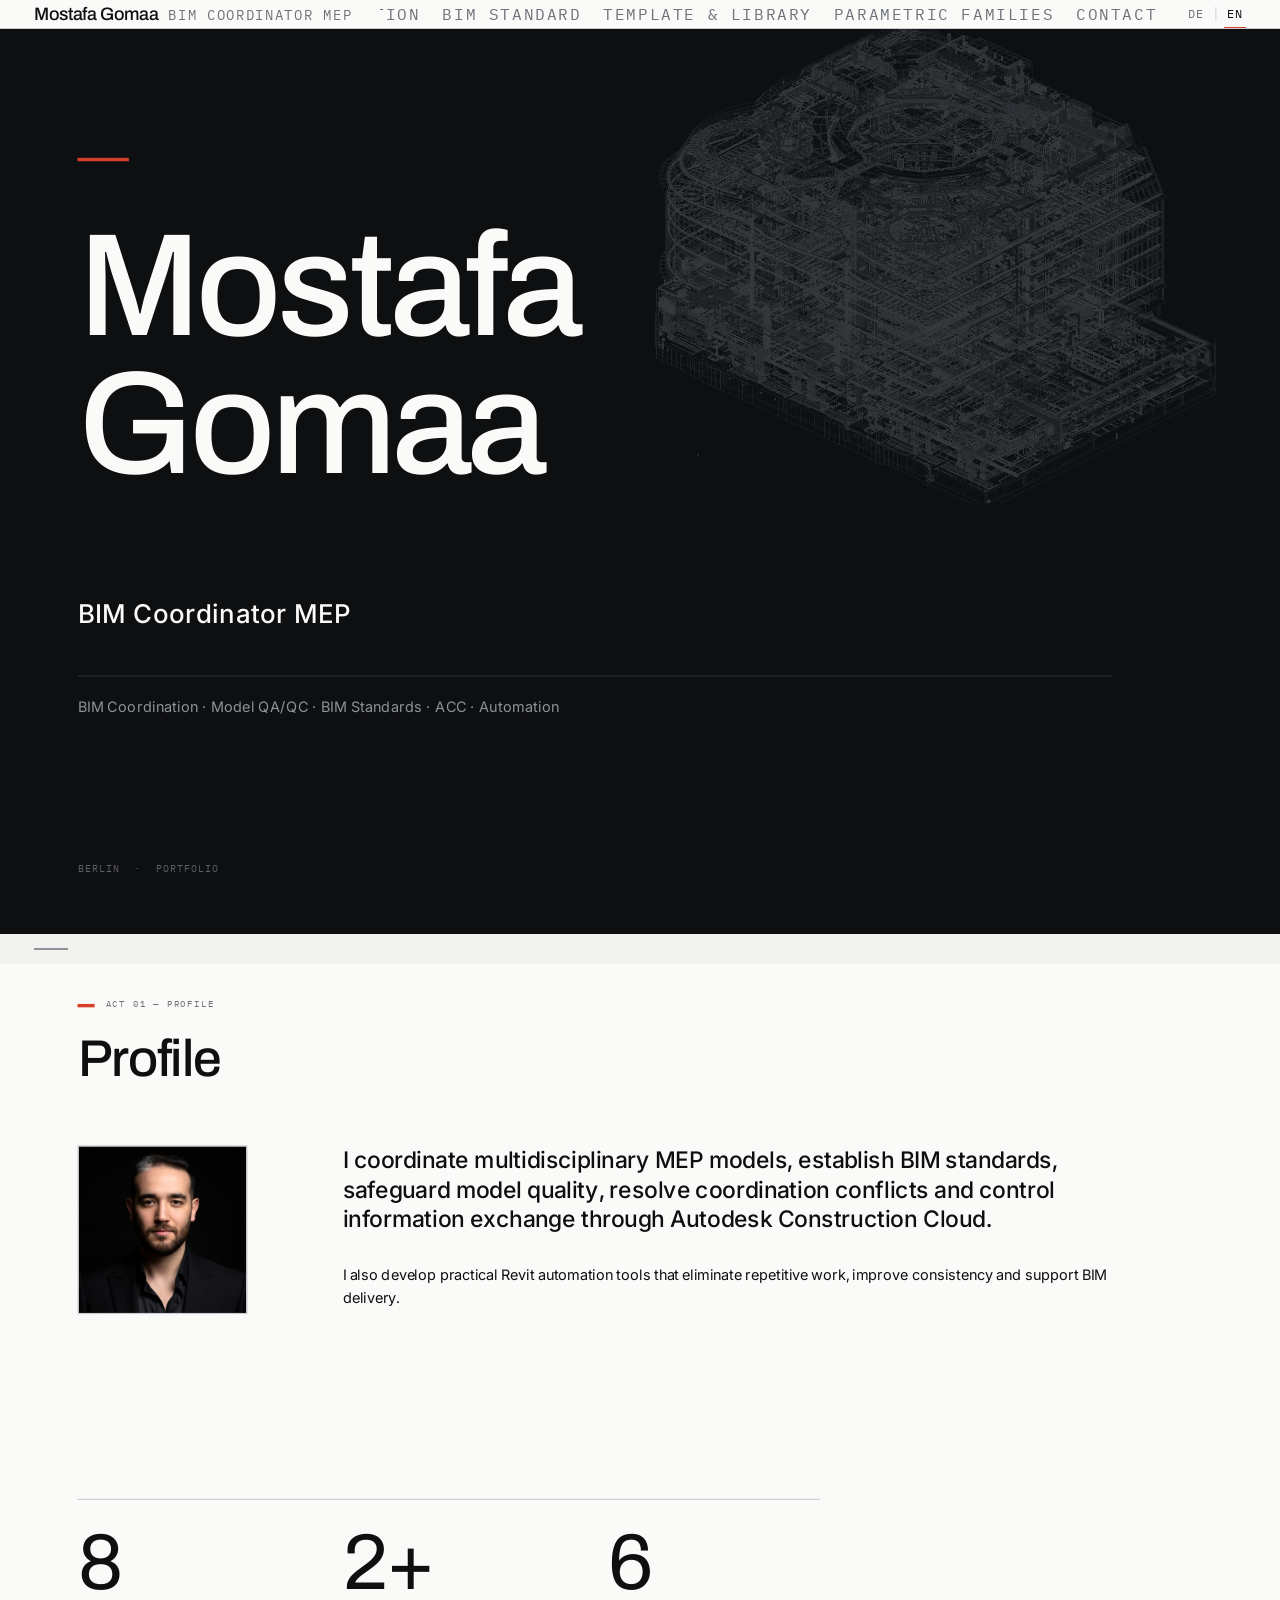
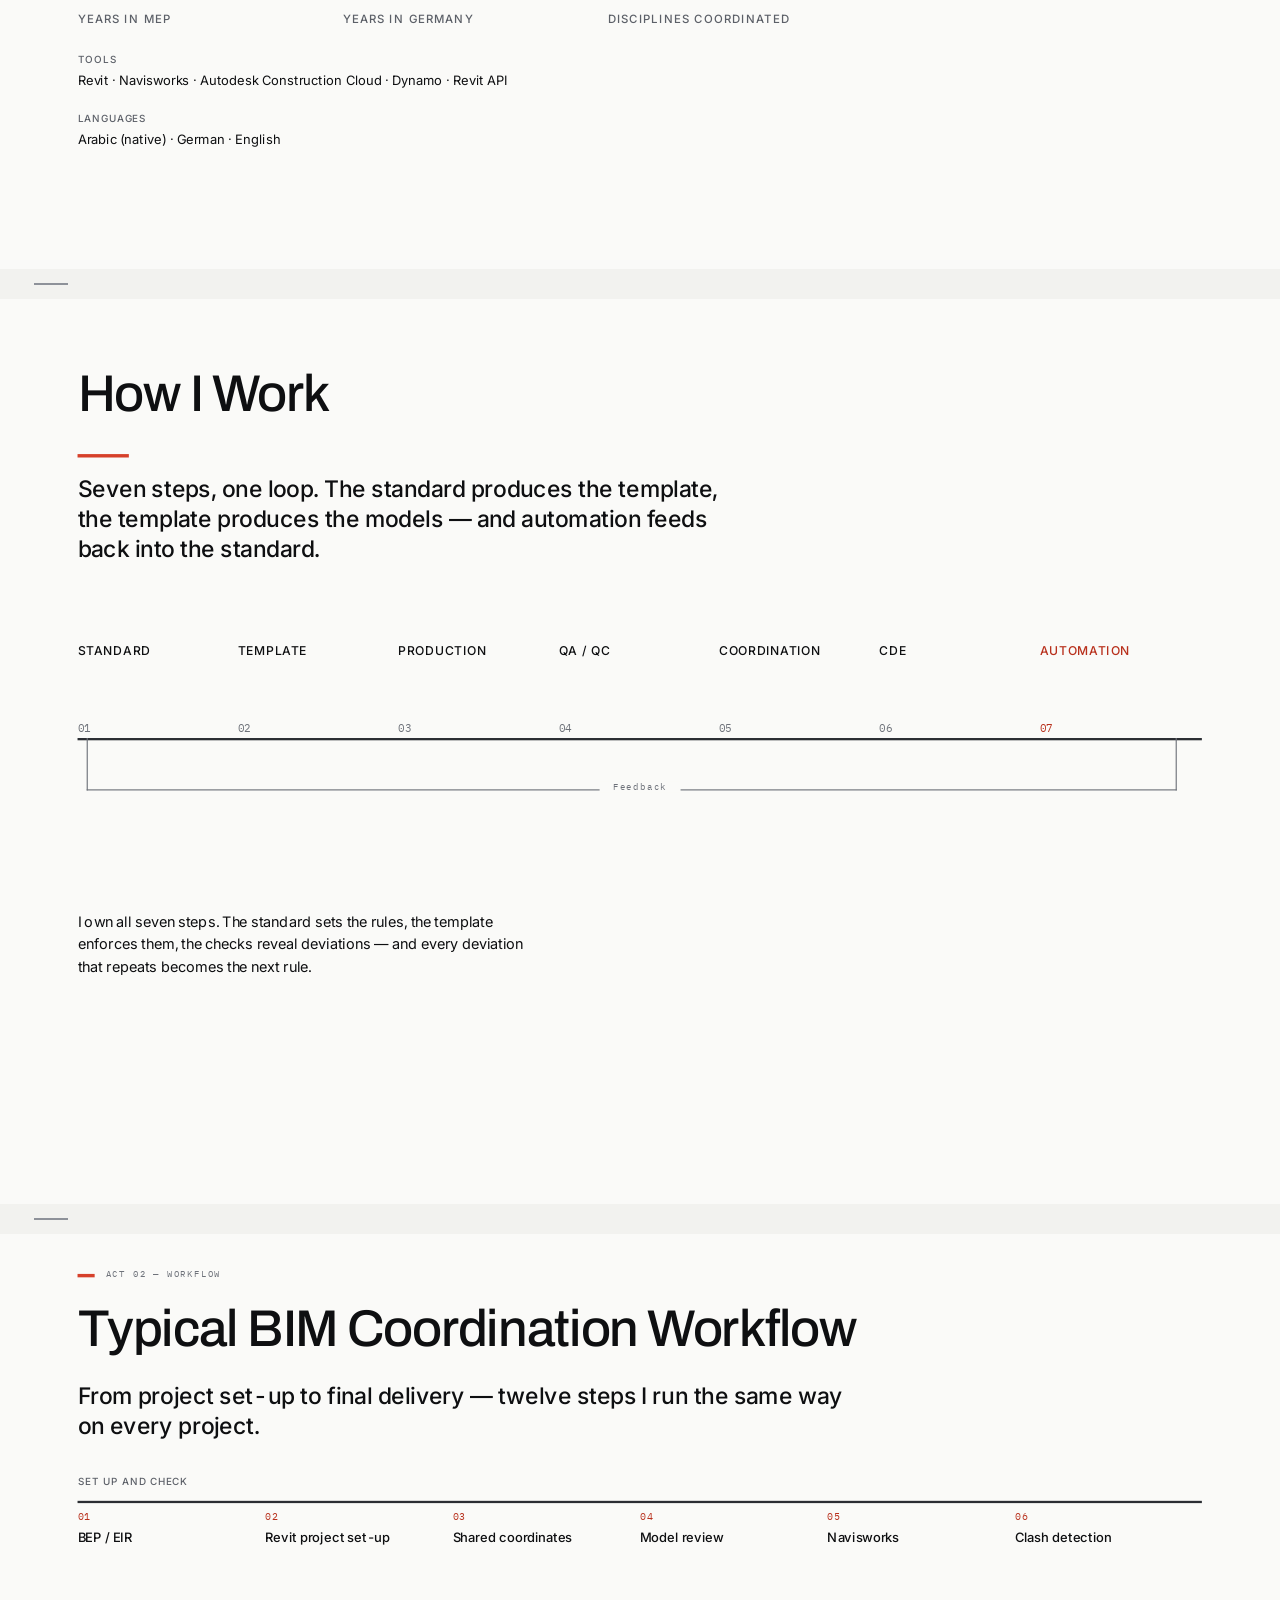
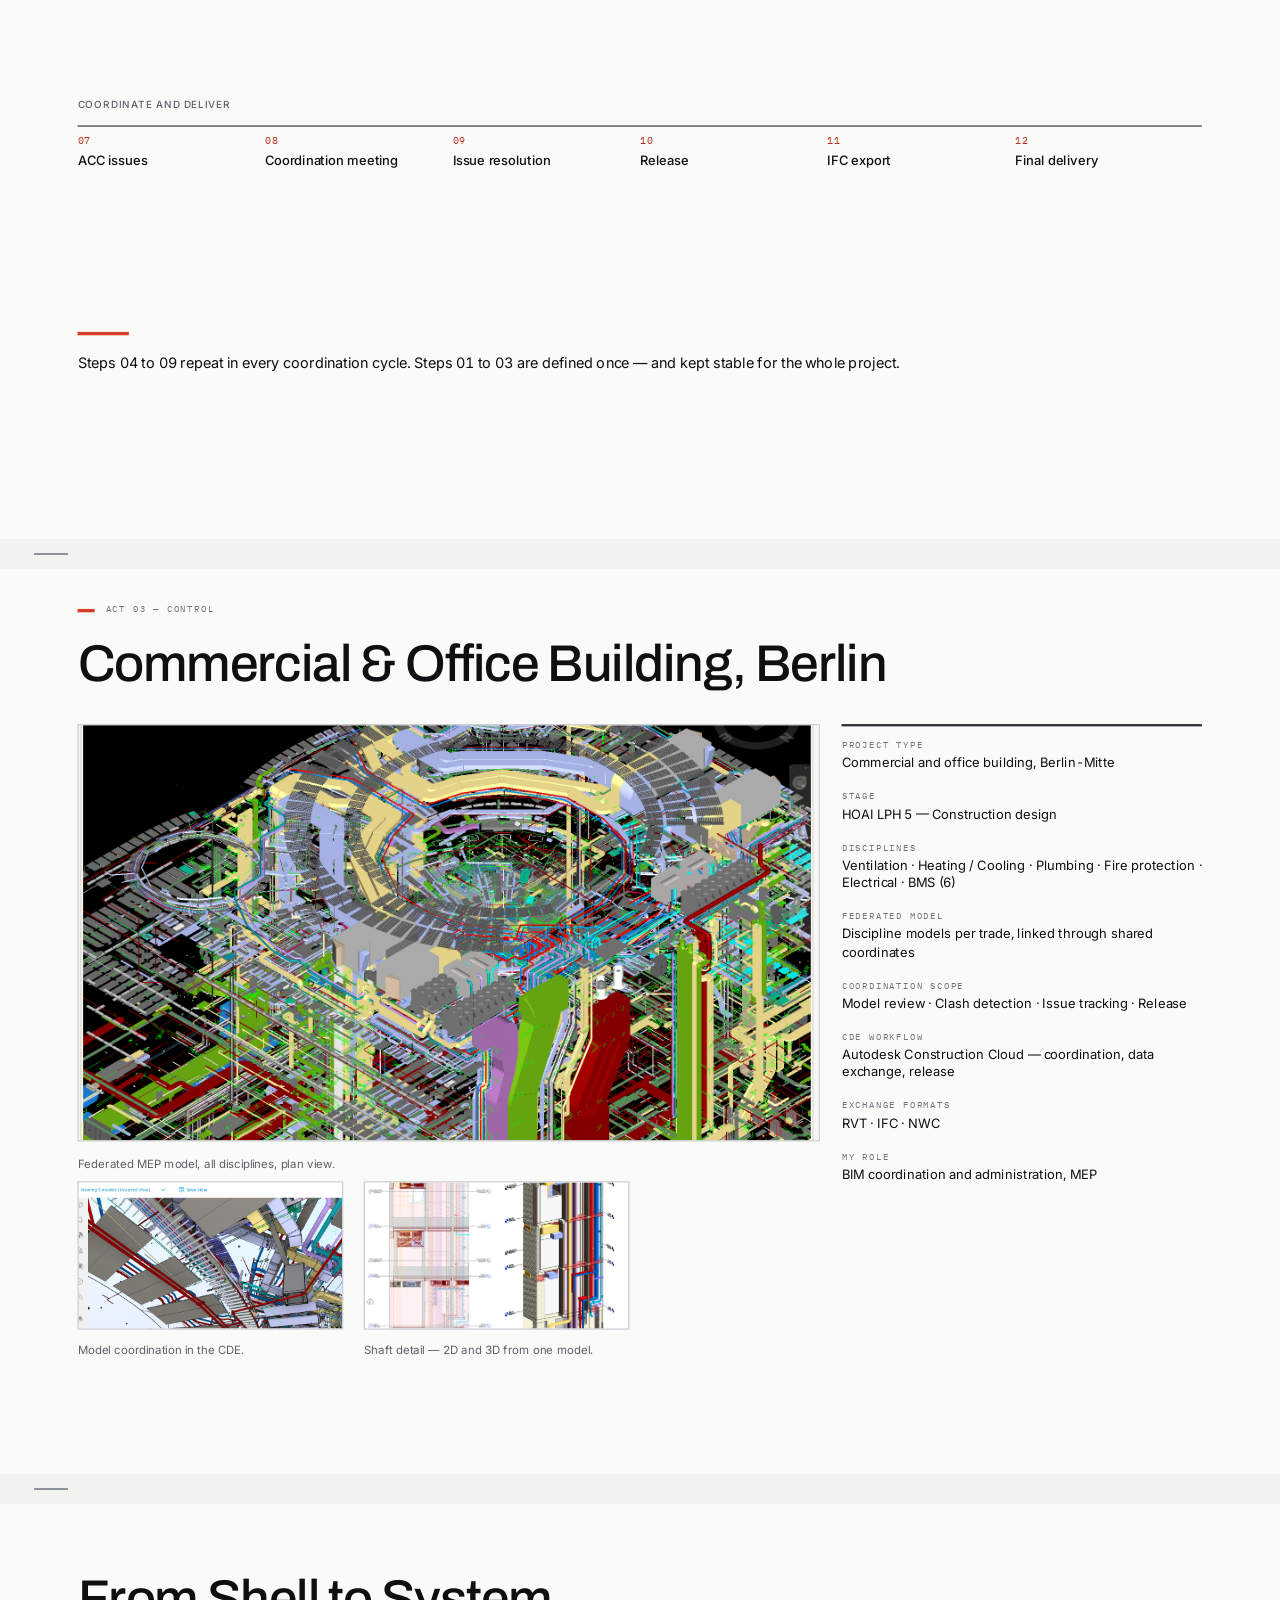
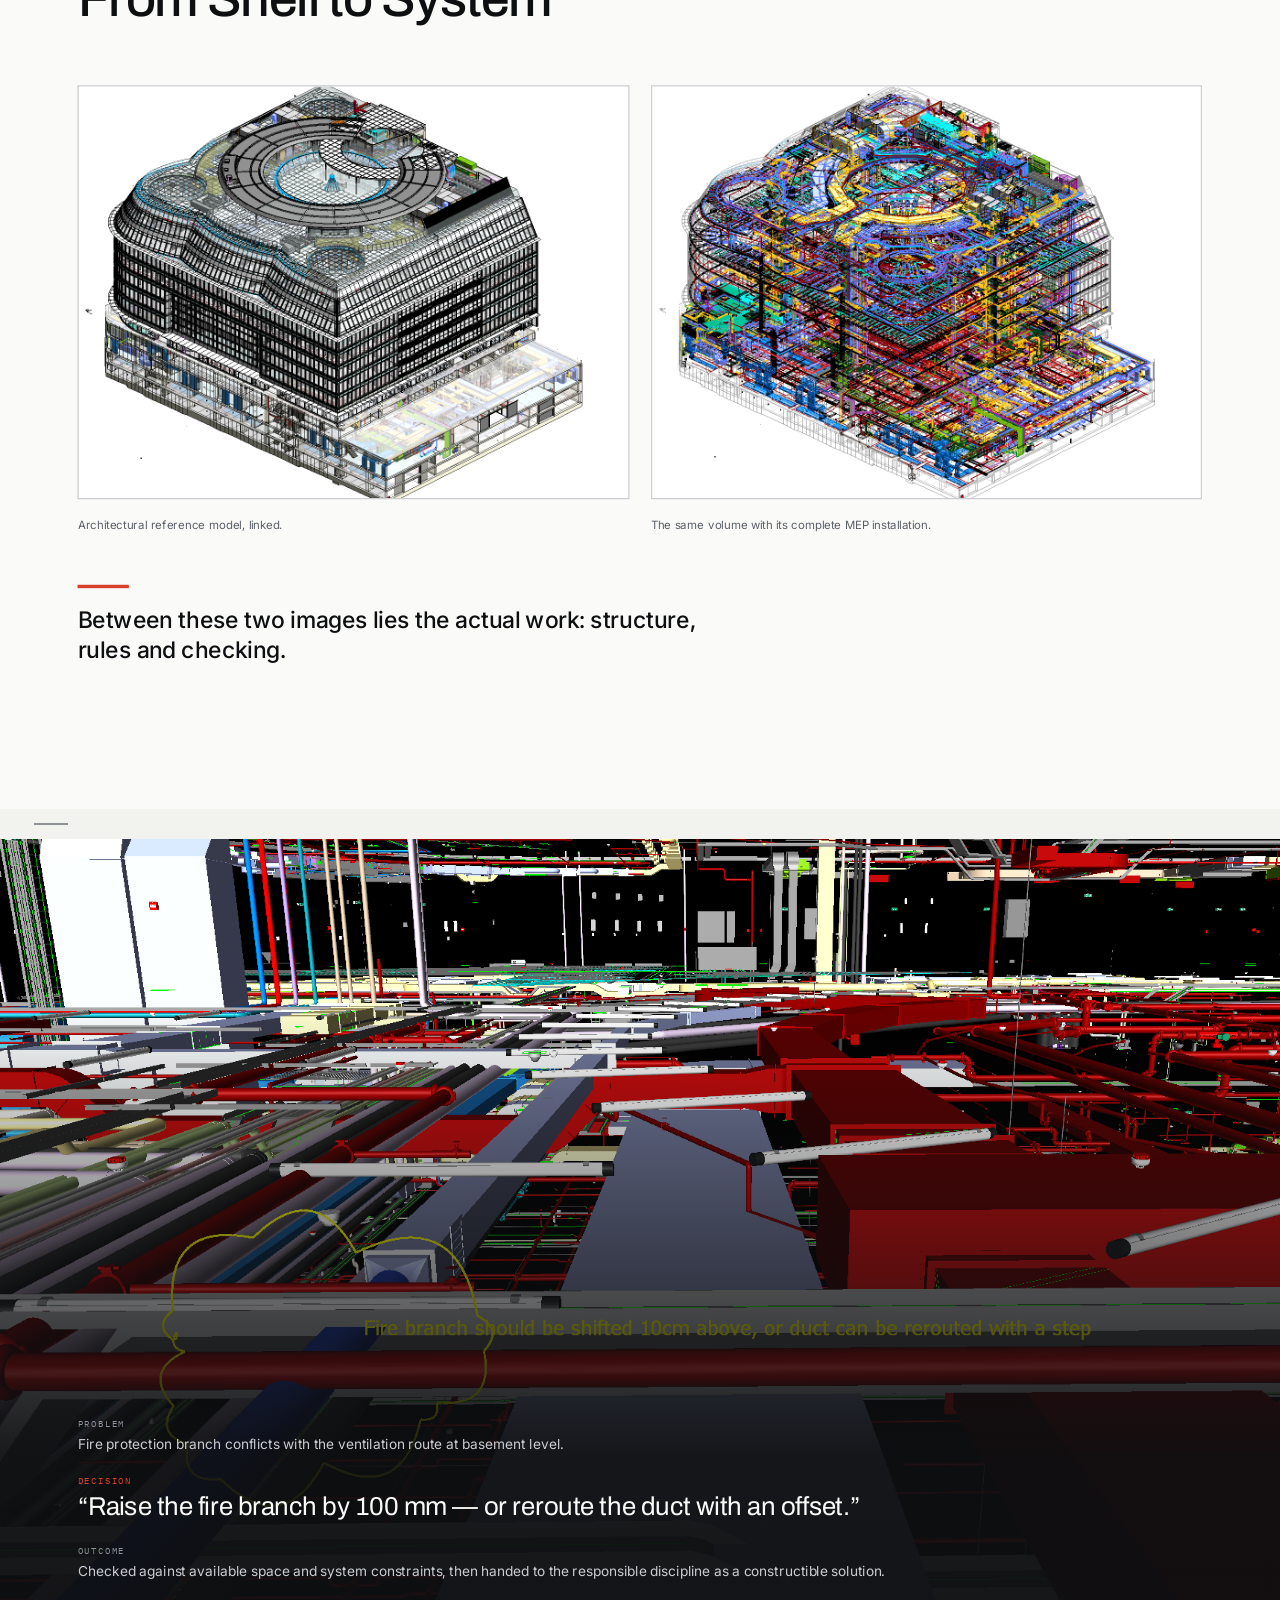
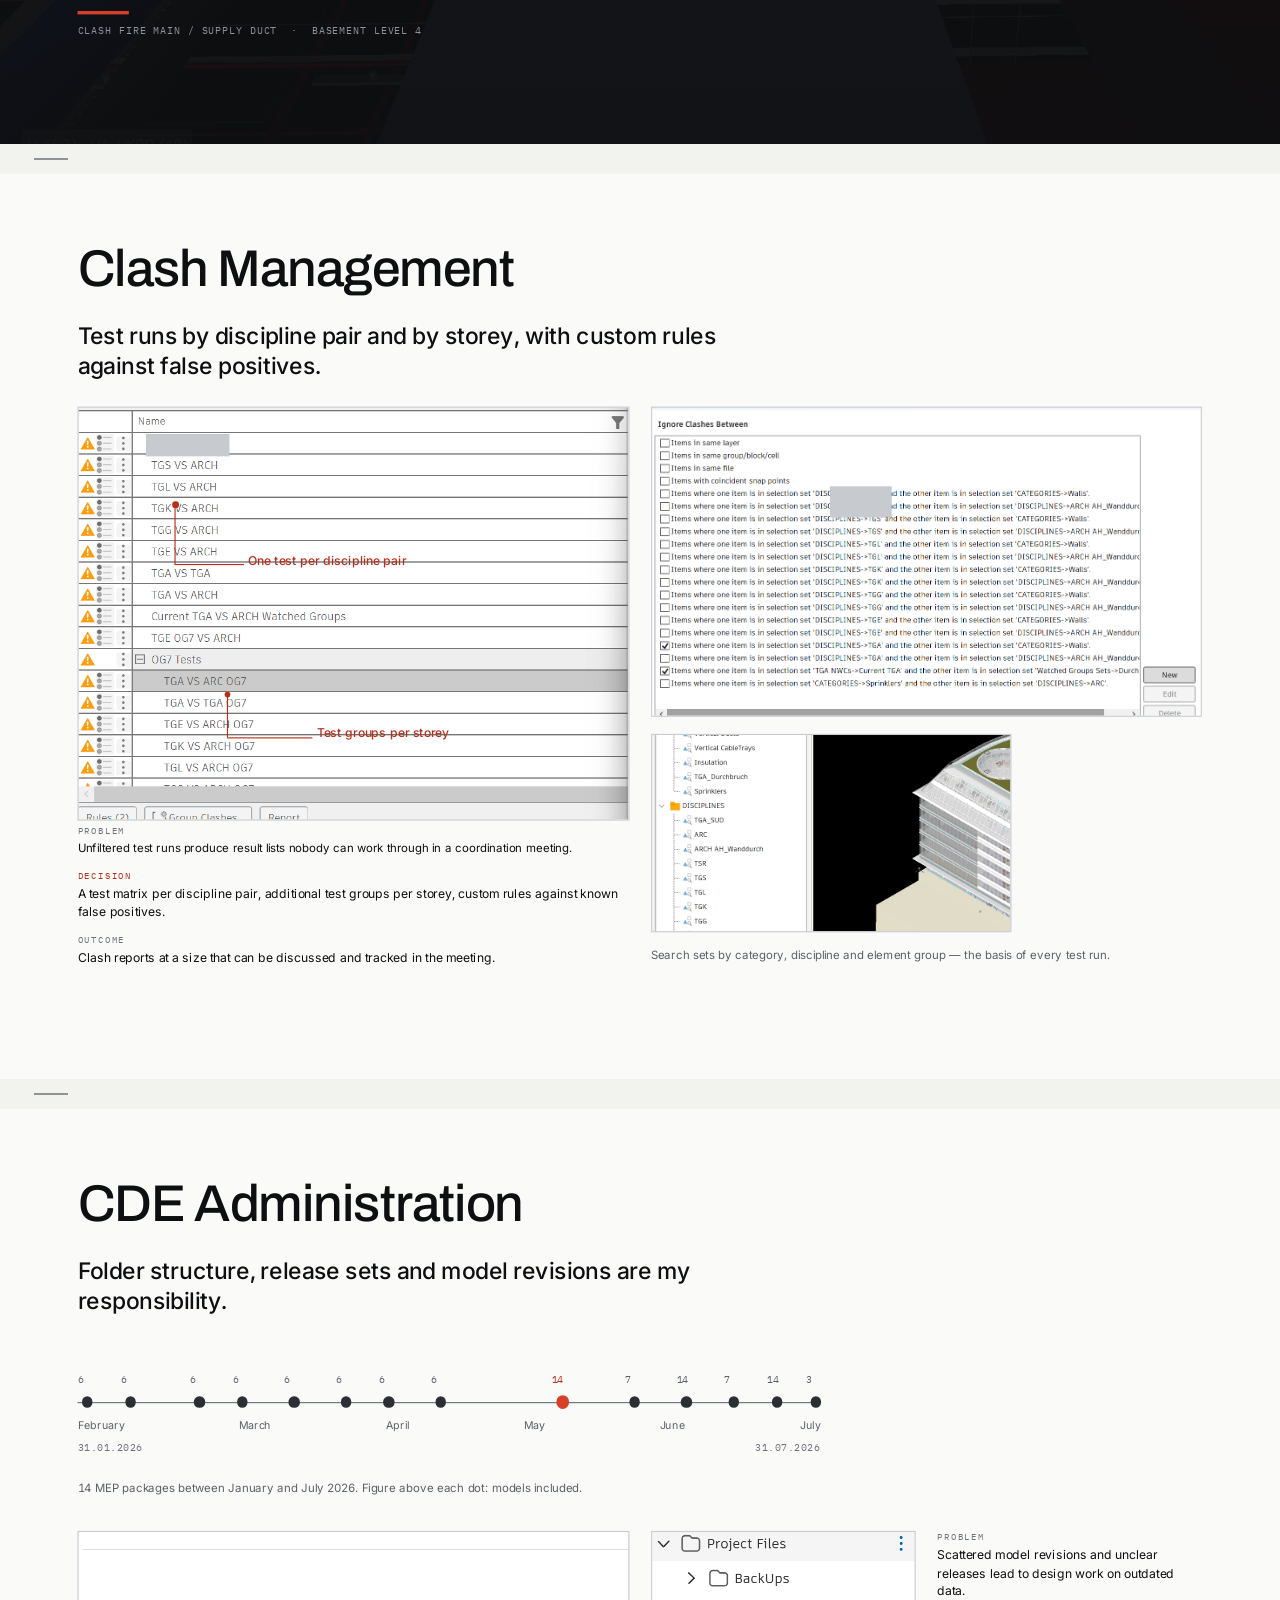
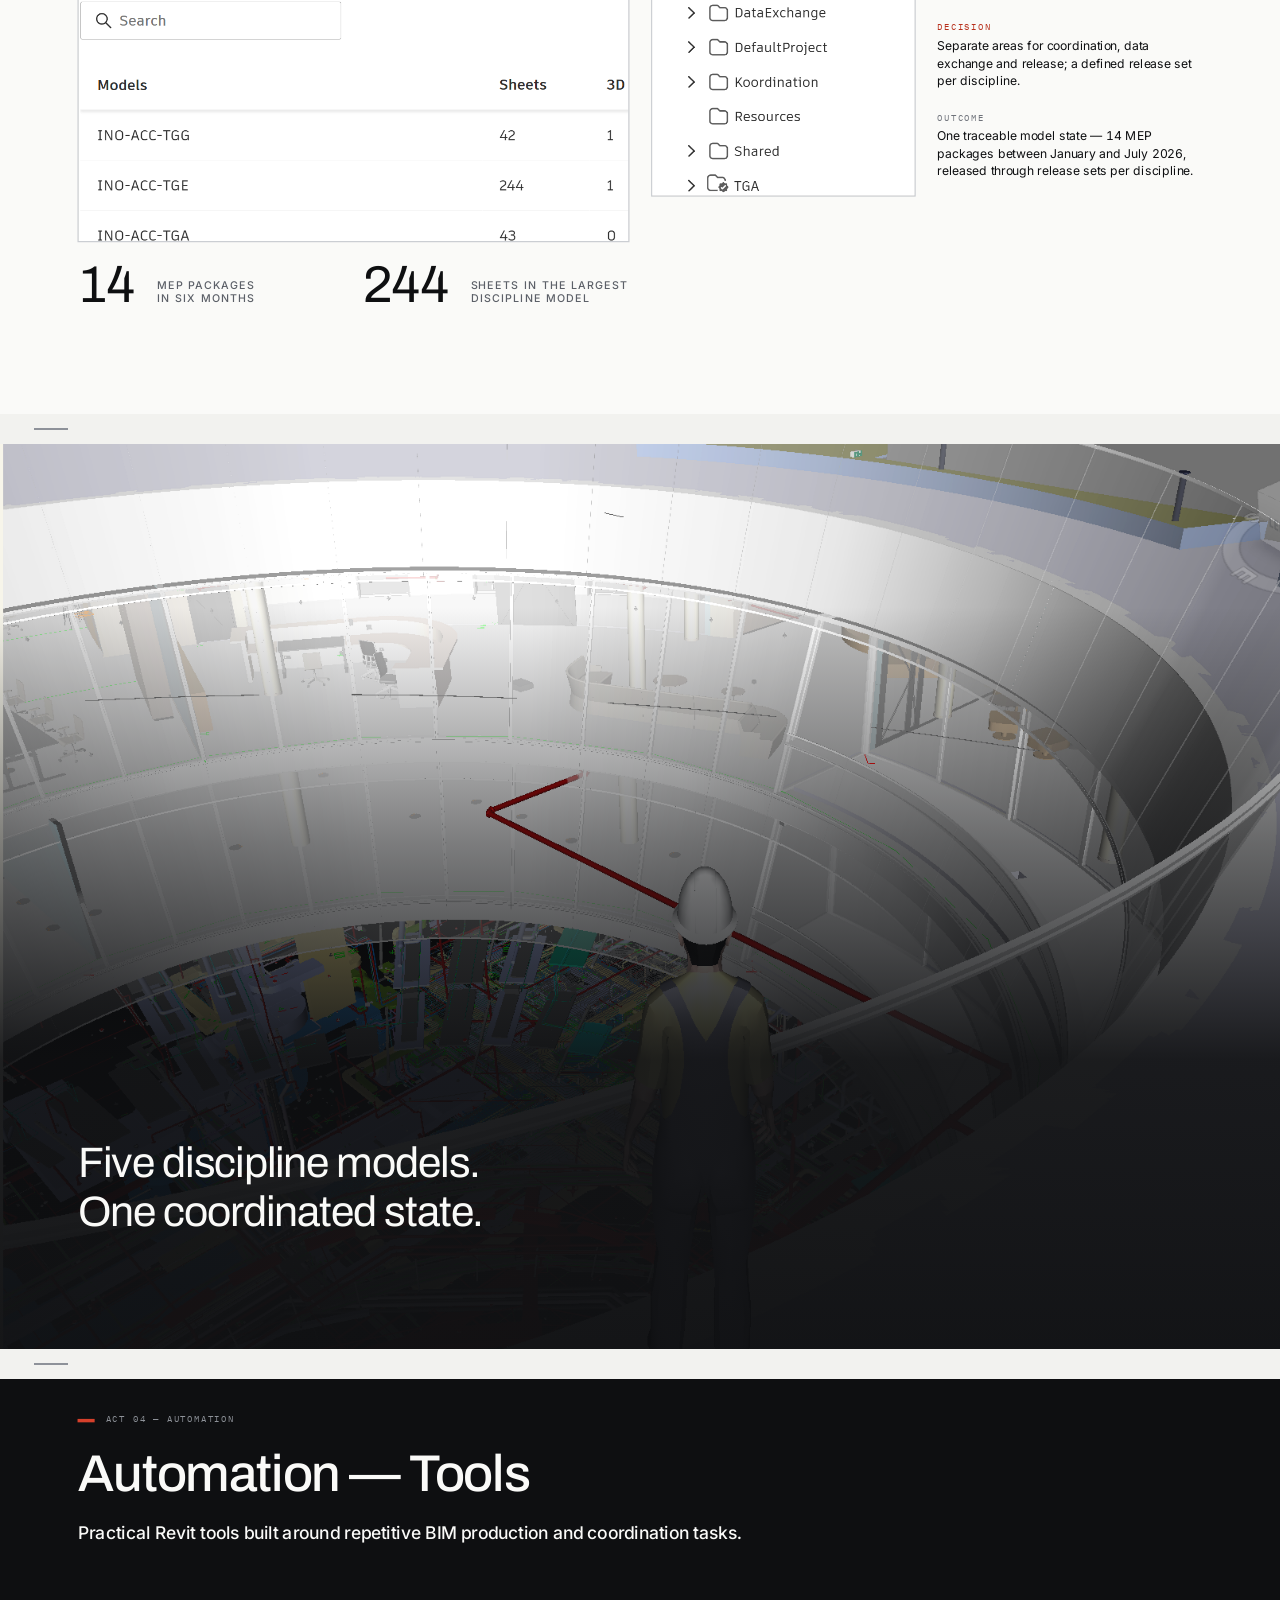
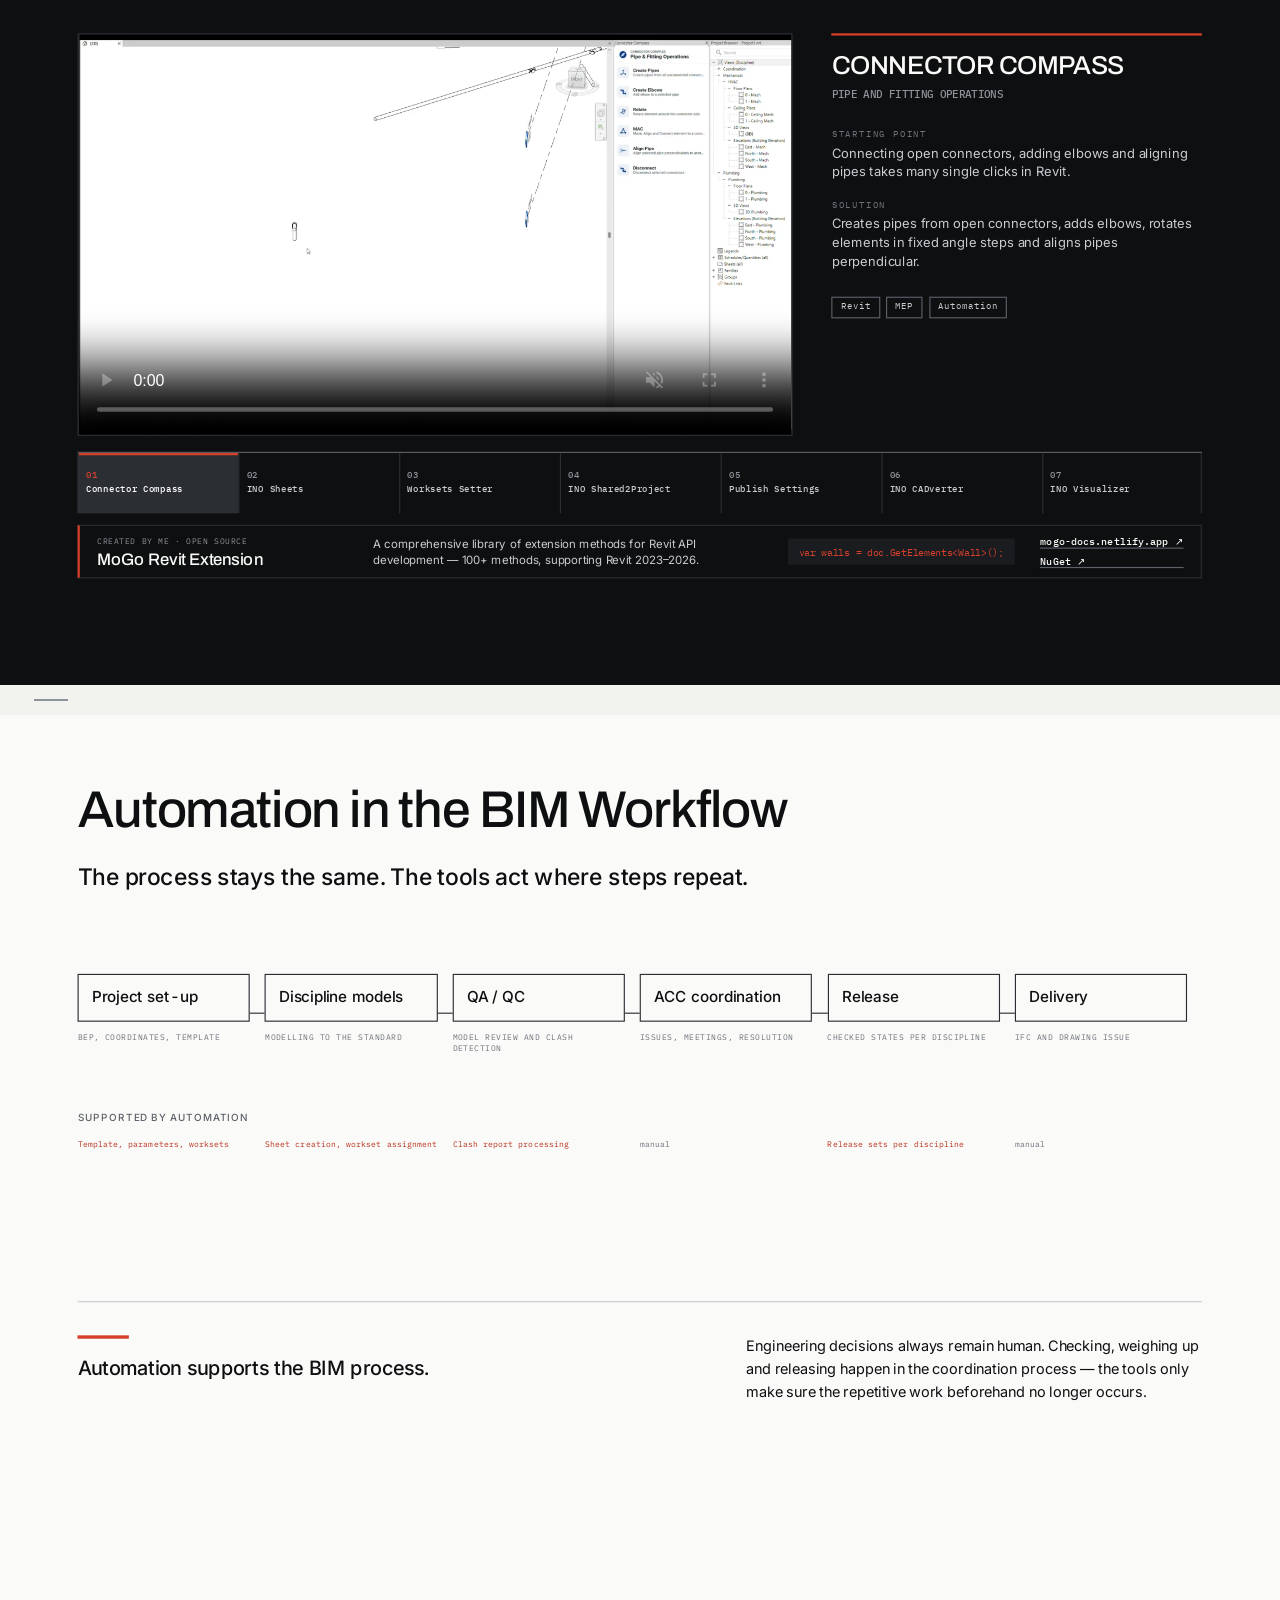
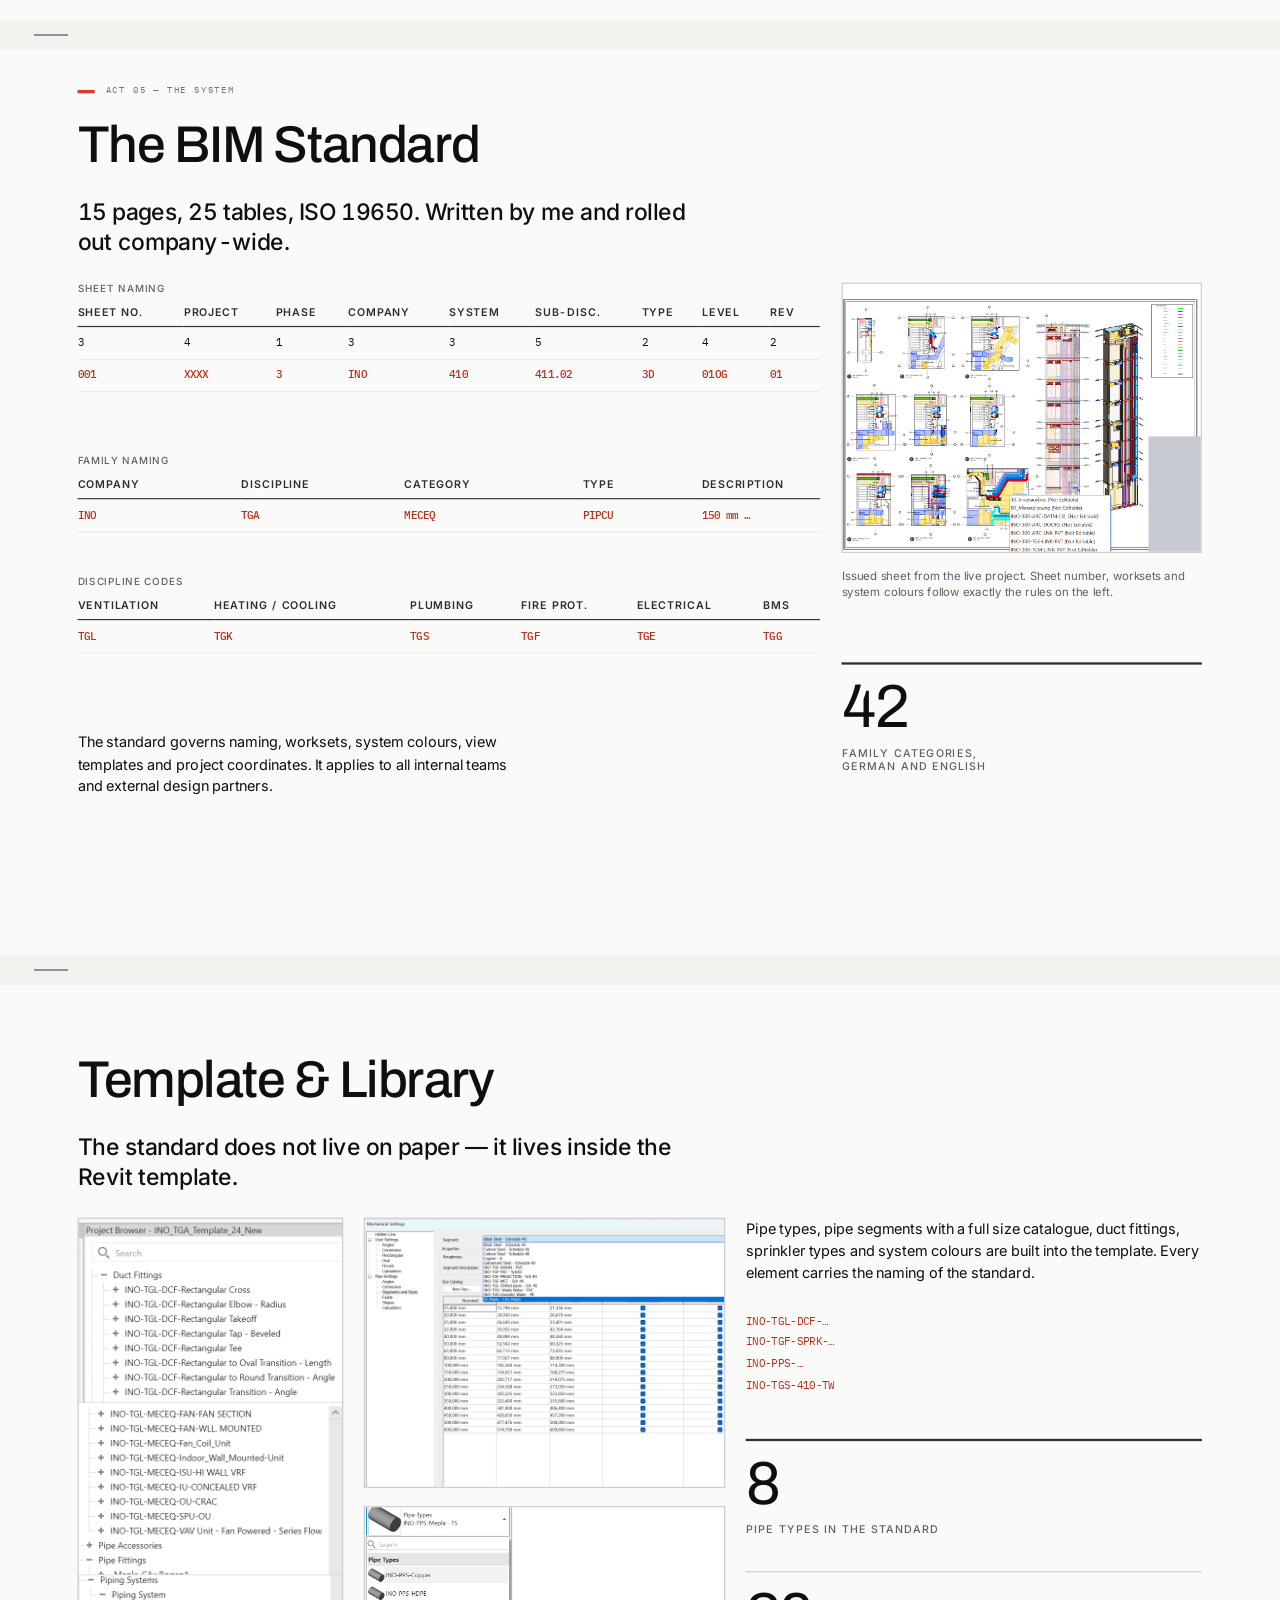
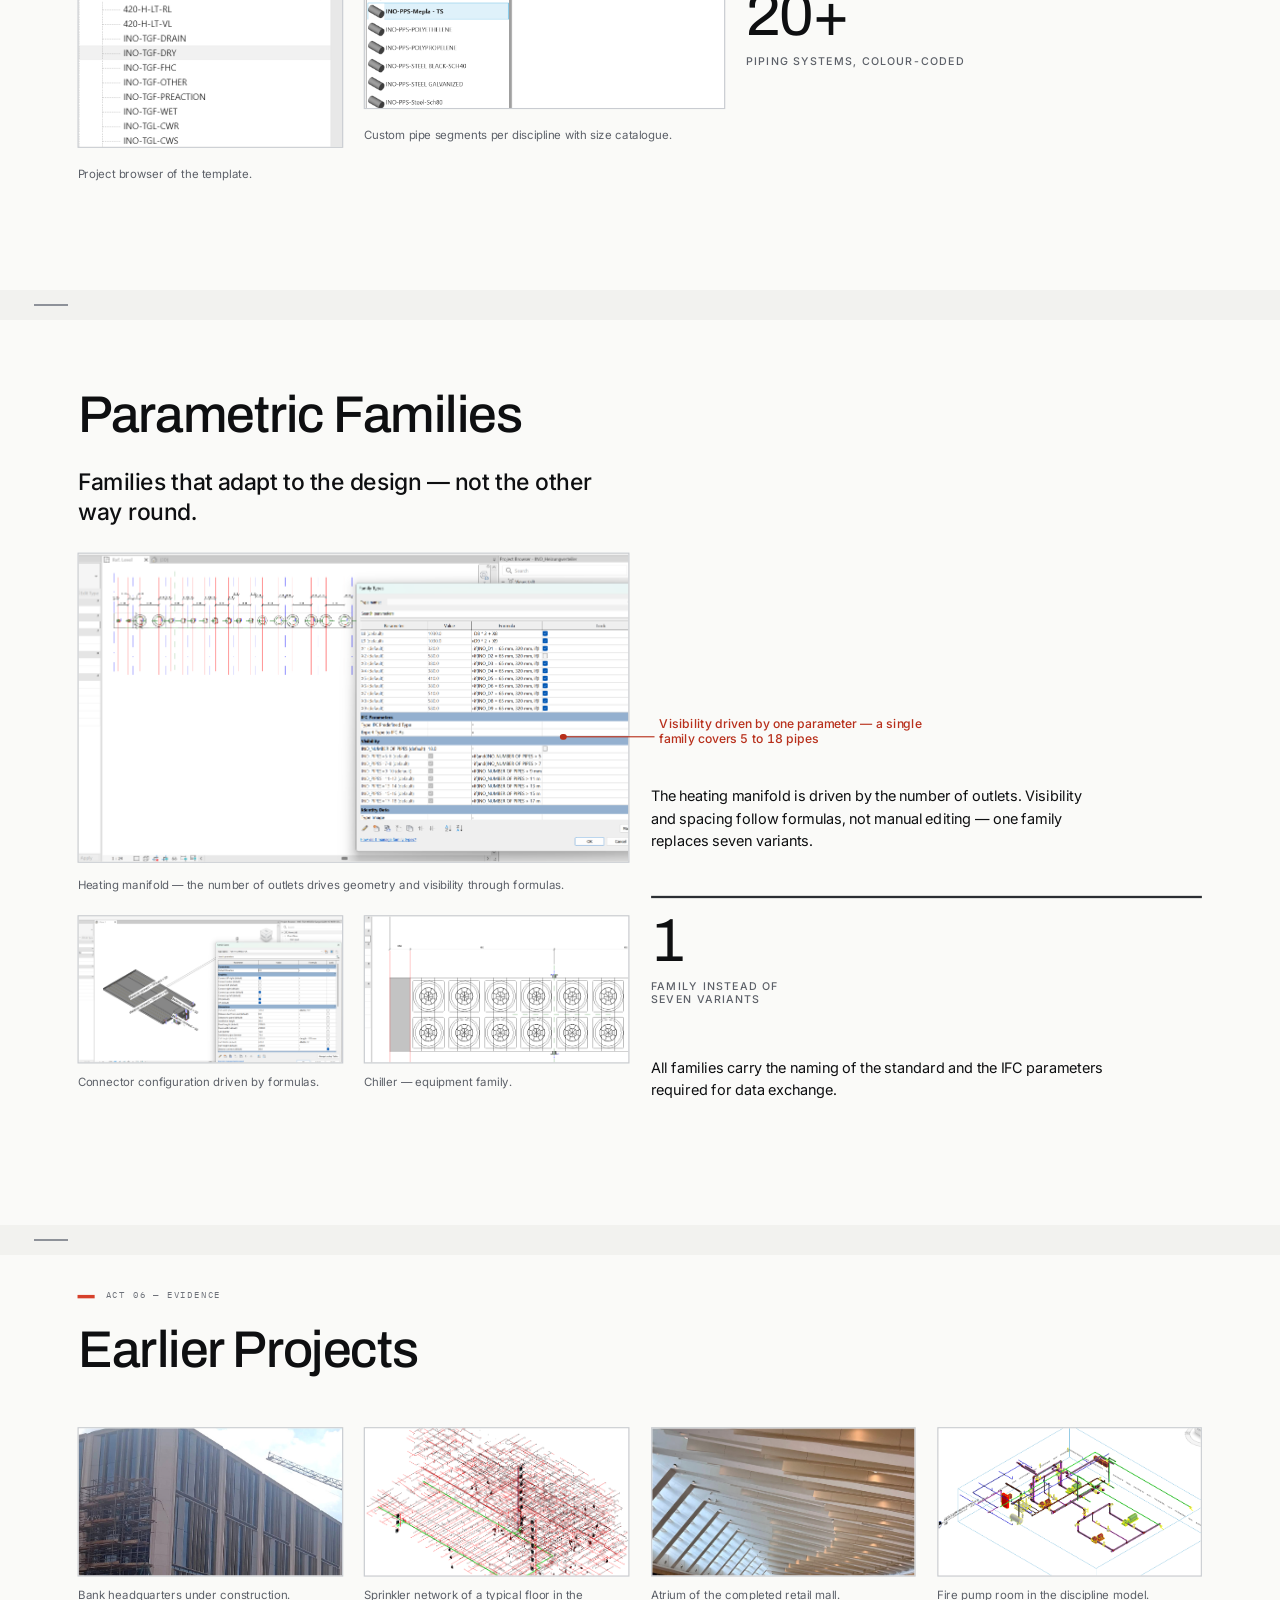
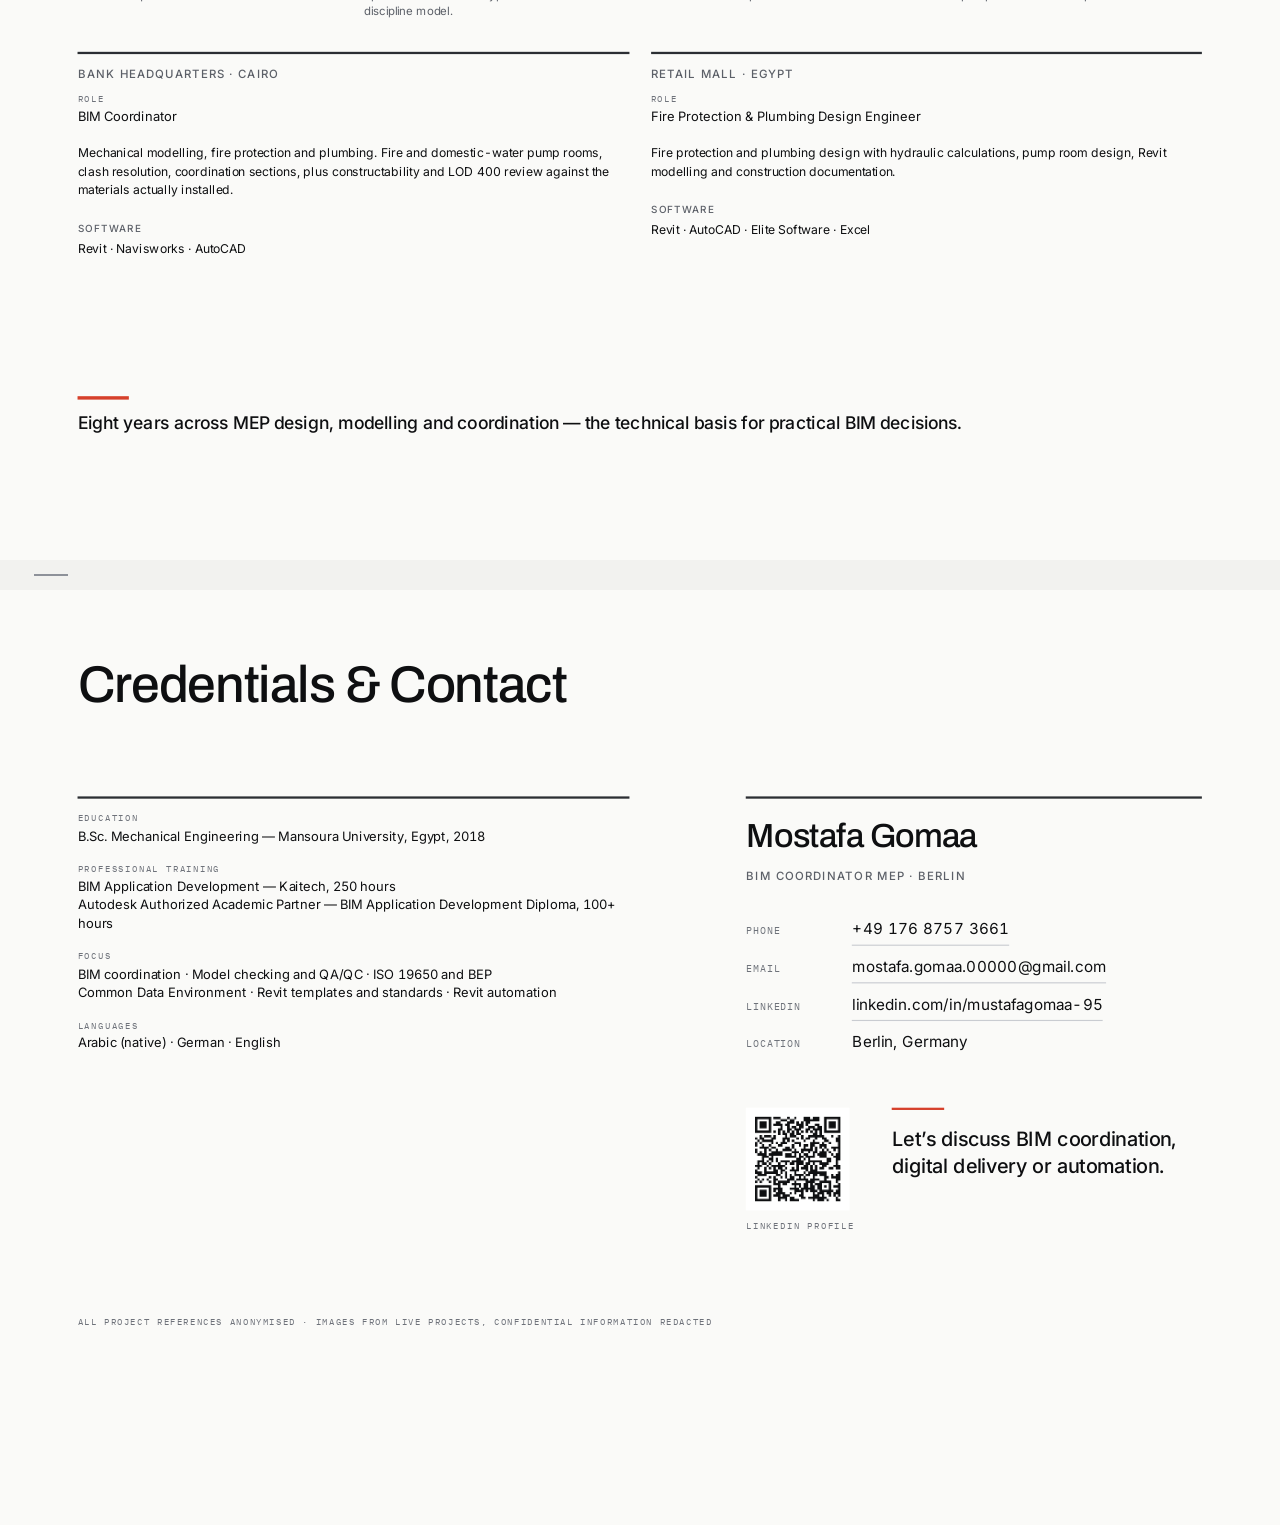
==== commit 43cab623: "feat: seven-tool showcase with MoGo Revit Extension - Drop INO Tracker; carousel now shows seven too" ====
--- a/index.html
+++ b/index.html
@@ -29,7 +29,7 @@
 
 <link rel="preload" href="assets/fonts/archivo-latin-500-normal.woff2" as="font" type="font/woff2" crossorigin>
 <link rel="preload" href="assets/fonts/inter-latin-400-normal.woff2" as="font" type="font/woff2" crossorigin>
-<link rel="stylesheet" href="css/style.css?v=8">
+<link rel="stylesheet" href="css/style.css?v=9">
 </head>
 <body>
 
@@ -453,12 +453,11 @@
               <source src="assets/videos/01-connector-compass.mp4" type="video/mp4">
               <span data-en="Your browser cannot play this video.">Ihr Browser kann dieses Video nicht abspielen.</span>
             </video>
-            <div id="toolUnavailable" class="showcase-unavailable" hidden><span class="code" data-en="Recording to follow">Aufnahme folgt</span></div>
             <span id="tool-video-caption" class="sr-only" data-en="Screen recording of the selected automation tool, without sound">Bildschirmaufnahme des ausgewählten Automatisierungswerkzeugs, ohne Ton</span>
           </div>
           <div class="showcase-info" aria-live="polite" aria-atomic="true">
             <article class="tool-detail" data-tool="0">
-              <div class="tool-count">01 / 08</div><h2>CONNECTOR COMPASS</h2>
+              <h2>CONNECTOR COMPASS</h2>
               <div class="tool-category" data-en="Pipe and fitting operations">Rohr- und Formteiloperationen</div>
               <dl class="tool-facts">
                 <dt data-en="Starting point">Ausgangslage</dt><dd data-en="Connecting open connectors, adding elbows and aligning pipes takes many single clicks in Revit.">Offene Anschlüsse verbinden, Bögen setzen und Rohre ausrichten kostet in Revit viele Einzelklicks.</dd>
@@ -467,7 +466,7 @@
               <div class="tool-tags"><span>Revit</span><span>MEP</span><span data-en="Automation">Automatisierung</span></div>
             </article>
             <article class="tool-detail" data-tool="1" hidden>
-              <div class="tool-count">02 / 08</div><h2>INO SHEETS</h2>
+              <h2>INO SHEETS</h2>
               <div class="tool-category" data-en="Sheet creation">Planerstellung</div>
               <dl class="tool-facts">
                 <dt data-en="Starting point">Ausgangslage</dt><dd data-en="Sheet lists with hundreds of sheets are created and numbered one by one in Revit.">Planlisten mit hunderten Blättern werden in Revit einzeln angelegt und nummeriert.</dd>
@@ -476,7 +475,7 @@
               <div class="tool-tags"><span>Revit</span><span>Excel</span><span data-en="Automation">Automatisierung</span></div>
             </article>
             <article class="tool-detail" data-tool="2" hidden>
-              <div class="tool-count">03 / 08</div><h2>WORKSETS SETTER</h2>
+              <h2>WORKSETS SETTER</h2>
               <div class="tool-category" data-en="Workset assignment">Workset-Zuordnung</div>
               <dl class="tool-facts">
                 <dt data-en="Starting point">Ausgangslage</dt><dd data-en="Elements are moved into worksets by hand — error-prone in large models.">Bauteile werden von Hand in Worksets verschoben — fehleranfällig in großen Modellen.</dd>
@@ -485,7 +484,7 @@
               <div class="tool-tags"><span>Revit</span><span>BIM</span><span data-en="Automation">Automatisierung</span></div>
             </article>
             <article class="tool-detail" data-tool="3" hidden>
-              <div class="tool-count">04 / 08</div><h2>INO SHARED2PROJECT</h2>
+              <h2>INO SHARED2PROJECT</h2>
               <div class="tool-category" data-en="Parameter transfer">Parameterübertragung</div>
               <dl class="tool-facts">
                 <dt data-en="Starting point">Ausgangslage</dt><dd data-en="Adding shared parameters one by one as project parameters takes time and causes drift between projects.">Shared Parameters einzeln als Projektparameter anzulegen dauert und führt zu Abweichungen zwischen Projekten.</dd>
@@ -494,7 +493,7 @@
               <div class="tool-tags"><span>Revit</span><span>BIM</span><span data-en="Automation">Automatisierung</span></div>
             </article>
             <article class="tool-detail" data-tool="4" hidden>
-              <div class="tool-count">05 / 08</div><h2>PUBLISH SETTINGS</h2>
+              <h2>PUBLISH SETTINGS</h2>
               <div class="tool-category" data-en="Release sets">Freigabesets</div>
               <dl class="tool-facts">
                 <dt data-en="Starting point">Ausgangslage</dt><dd data-en="Views and sheets for cloud publishing are picked by hand in Revit.">Für die Cloud-Veröffentlichung werden Ansichten und Pläne in Revit von Hand ausgewählt.</dd>
@@ -503,7 +502,7 @@
               <div class="tool-tags"><span>Revit</span><span>ACC</span><span data-en="Automation">Automatisierung</span></div>
             </article>
             <article class="tool-detail" data-tool="5" hidden>
-              <div class="tool-count">06 / 08</div><h2>INO CADVERTER</h2>
+              <h2>INO CADVERTER</h2>
               <div class="tool-category" data-en="CAD to Revit">CAD zu Revit</div>
               <dl class="tool-facts">
                 <dt data-en="Starting point">Ausgangslage</dt><dd data-en="Luminaires and symbols from 2D CAD drawings are remodelled piece by piece in Revit.">Leuchten und Symbole aus 2D-CAD-Plänen werden in Revit Stück für Stück nachmodelliert.</dd>
@@ -512,16 +511,7 @@
               <div class="tool-tags"><span>CAD</span><span>Revit</span><span data-en="Automation">Automatisierung</span></div>
             </article>
             <article class="tool-detail" data-tool="6" hidden>
-              <div class="tool-count">07 / 08</div><h2>INO TRACKER</h2>
-              <div class="tool-category" data-en="Effort tracking">Aufwandserfassung</div>
-              <dl class="tool-facts">
-                <dt data-en="Starting point">Ausgangslage</dt><dd data-en="How much modelling time goes into which project and document stays invisible without measurement.">Wie viel Modellierzeit in welches Projekt und Dokument fließt, bleibt ohne Messung unsichtbar.</dd>
-                <dt data-en="Solution">Lösung</dt><dd data-en="Records working time and Revit transactions per project, document and user — the data basis for INO Visualizer.">Erfasst Arbeitszeit und Revit-Transaktionen je Projekt, Dokument und Nutzer — die Datengrundlage für INO Visualizer.</dd>
-              </dl>
-              <div class="tool-tags"><span>Revit</span><span data-en="Data">Daten</span><span data-en="Automation">Automatisierung</span></div>
-            </article>
-            <article class="tool-detail" data-tool="7" hidden>
-              <div class="tool-count">08 / 08</div><h2>INO VISUALIZER</h2>
+              <h2>INO VISUALIZER</h2>
               <div class="tool-category" data-en="Analytics">Auswertung</div>
               <dl class="tool-facts">
                 <dt data-en="Starting point">Ausgangslage</dt><dd data-en="Recorded project data only helps once it is presented clearly.">Erfasste Projektdaten nützen erst, wenn sie lesbar aufbereitet sind.</dd>
@@ -531,22 +521,23 @@
             </article>
           </div>
         </div>
-        <div class="showcase-controls">
-          <button type="button" id="toolPrev" class="tool-arrow" aria-label="Vorheriges Werkzeug" data-en-aria-label="Previous tool"><span aria-hidden="true">←</span> <span data-en="Previous">Zurück</span></button>
-          <span class="showcase-status" aria-hidden="true"><span id="toolCurrent">01</span> / 08</span>
-          <button type="button" id="toolNext" class="tool-arrow" aria-label="Nächstes Werkzeug" data-en-aria-label="Next tool"><span data-en="Next">Weiter</span> <span aria-hidden="true">→</span></button>
-        </div>
         <nav class="tool-nav" aria-label="Werkzeugauswahl" data-en-aria-label="Tool selection">
-          <button type="button" class="tool-nav-button" data-video="assets/videos/01-connector-compass.mp4" data-poster="assets/videos/posters/01-connector-compass.webp" aria-current="true">01 <span>Connector</span></button>
-          <button type="button" class="tool-nav-button" data-video="assets/videos/02-ino-sheets.mp4" data-poster="assets/videos/posters/02-ino-sheets.webp">02 <span>Sheets</span></button>
-          <button type="button" class="tool-nav-button" data-video="assets/videos/03-worksets-setter.mp4" data-poster="assets/videos/posters/03-worksets-setter.webp">03 <span>Worksets</span></button>
-          <button type="button" class="tool-nav-button" data-video="assets/videos/04-ino-shared2project.mp4" data-poster="assets/videos/posters/04-ino-shared2project.webp">04 <span>Shared2Project</span></button>
-          <button type="button" class="tool-nav-button" data-video="assets/videos/05-publish-settings.mp4" data-poster="assets/videos/posters/05-publish-settings.webp">05 <span>Publish</span></button>
-          <button type="button" class="tool-nav-button" data-video="assets/videos/06-ino-cadverter.mp4" data-poster="assets/videos/posters/06-ino-cadverter.webp">06 <span>CADverter</span></button>
-          <button type="button" class="tool-nav-button" data-video="" data-poster="">07 <span>Tracker</span></button>
-          <button type="button" class="tool-nav-button" data-video="assets/videos/08-ino-visualizer.mp4" data-poster="assets/videos/posters/08-ino-visualizer.webp">08 <span>Visualizer</span></button>
+          <button type="button" class="tool-nav-button" data-video="assets/videos/01-connector-compass.mp4" data-poster="assets/videos/posters/01-connector-compass.webp" aria-current="true">01 <span>Connector Compass</span></button>
+          <button type="button" class="tool-nav-button" data-video="assets/videos/02-ino-sheets.mp4" data-poster="assets/videos/posters/02-ino-sheets.webp">02 <span>INO Sheets</span></button>
+          <button type="button" class="tool-nav-button" data-video="assets/videos/03-worksets-setter.mp4" data-poster="assets/videos/posters/03-worksets-setter.webp">03 <span>Worksets Setter</span></button>
+          <button type="button" class="tool-nav-button" data-video="assets/videos/04-ino-shared2project.mp4" data-poster="assets/videos/posters/04-ino-shared2project.webp">04 <span>INO Shared2Project</span></button>
+          <button type="button" class="tool-nav-button" data-video="assets/videos/05-publish-settings.mp4" data-poster="assets/videos/posters/05-publish-settings.webp">05 <span>Publish Settings</span></button>
+          <button type="button" class="tool-nav-button" data-video="assets/videos/06-ino-cadverter.mp4" data-poster="assets/videos/posters/06-ino-cadverter.webp">06 <span>INO CADverter</span></button>
+          <button type="button" class="tool-nav-button" data-video="assets/videos/07-ino-visualizer.mp4" data-poster="assets/videos/posters/07-ino-visualizer.webp">07 <span>INO Visualizer</span></button>
         </nav>
-        <!-- Druck: alle acht Werkzeuge als Standbild statt Player -->
+        <!-- Eigene Bibliothek: MoGo Revit Extension -->
+        <aside class="mogo" aria-labelledby="mogo-h">
+          <div class="mogo-id"><span class="mogo-k" data-en="Created by me · open source">Von mir entwickelt · Open Source</span><h3 id="mogo-h">MoGo Revit Extension</h3></div>
+          <p class="mogo-txt"><span data-en="A comprehensive library of extension methods for Revit API development — 100+ methods, supporting Revit 2023–2026.">Eine umfassende Bibliothek von Extension Methods für die Revit-API-Entwicklung — über 100 Methoden, unterstützt Revit 2023–2026.</span></p>
+          <code class="mogo-code">var walls = doc.GetElements&lt;Wall&gt;();</code>
+          <div class="mogo-links"><a href="https://mogo-docs.netlify.app/" target="_blank" rel="noopener">mogo-docs.netlify.app ↗</a><a href="https://www.nuget.org/packages/MoGo.Revit.Extensions" target="_blank" rel="noopener">NuGet ↗</a></div>
+        </aside>
+        <!-- Druck: alle sieben Werkzeuge als Standbild statt Player -->
         <div class="tool-print-grid" aria-hidden="true">
           <figure><img src="assets/videos/posters/01-connector-compass.webp" alt="" decoding="async"><figcaption><span class="code">01</span> CONNECTOR COMPASS<br><span data-en="Pipe and fitting operations">Rohr- und Formteiloperationen</span></figcaption></figure>
           <figure><img src="assets/videos/posters/02-ino-sheets.webp" alt="" decoding="async"><figcaption><span class="code">02</span> INO SHEETS<br><span data-en="Sheet creation">Planerstellung</span></figcaption></figure>
@@ -554,8 +545,7 @@
           <figure><img src="assets/videos/posters/04-ino-shared2project.webp" alt="" decoding="async"><figcaption><span class="code">04</span> INO SHARED2PROJECT<br><span data-en="Parameter transfer">Parameterübertragung</span></figcaption></figure>
           <figure><img src="assets/videos/posters/05-publish-settings.webp" alt="" decoding="async"><figcaption><span class="code">05</span> PUBLISH SETTINGS<br><span data-en="Release sets">Freigabesets</span></figcaption></figure>
           <figure><img src="assets/videos/posters/06-ino-cadverter.webp" alt="" decoding="async"><figcaption><span class="code">06</span> INO CADVERTER<br><span data-en="CAD to Revit">CAD zu Revit</span></figcaption></figure>
-          <figure><div class="tool-print-empty"><span data-en="Recording to follow">Aufnahme folgt</span></div><figcaption><span class="code">07</span> INO TRACKER<br><span data-en="Effort tracking">Aufwandserfassung</span></figcaption></figure>
-          <figure><img src="assets/videos/posters/08-ino-visualizer.webp" alt="" decoding="async"><figcaption><span class="code">08</span> INO VISUALIZER<br><span data-en="Analytics">Auswertung</span></figcaption></figure>
+          <figure><img src="assets/videos/posters/07-ino-visualizer.webp" alt="" decoding="async"><figcaption><span class="code">07</span> INO VISUALIZER<br><span data-en="Analytics">Auswertung</span></figcaption></figure>
         </div>
       </div>
       <div class="sf">
@@ -893,6 +883,6 @@
 
 
 <script src="js/translations.js?v=6"></script>
-<script src="js/app.js?v=8"></script>
+<script src="js/app.js?v=9"></script>
 </body>
 </html>
--- a/css/style.css
+++ b/css/style.css
@@ -484,21 +484,17 @@
 
 /* ---------------- Werkzeug-Showcase (Blatt Automatisierung) ----------------
    Eine aktive Aufnahme im A4-Raster: 166 mm Video, 86 mm Text, darunter
-   die Werkzeugleiste. Im Druck ersetzt ein Raster aller acht Standbilder
-   den Player. */
+   die Werkzeugleiste und die MoGo-Bibliothek. Im Druck ersetzt ein Raster
+   aller sieben Standbilder den Player. */
 .showcase{position:absolute;left:0;top:43mm;width:261mm;
   display:grid;grid-template-columns:166mm 86mm;gap:9mm;align-items:start}
 .showcase-media{position:relative;width:166mm;aspect-ratio:16/9;
   background:#1A1C20;border:.25mm solid var(--g80);overflow:hidden}
 .showcase-media video{display:block;width:100%;height:100%;object-fit:contain}
-.showcase-media video[hidden],.showcase-unavailable[hidden]{display:none!important}
-.showcase-unavailable{position:absolute;inset:6mm;display:flex;align-items:center;justify-content:center;
-  border:.25mm dashed var(--g60)}
 .showcase-info{min-width:0;border-top:.75mm solid var(--signal);padding-top:3mm}
 .tool-detail[hidden]{display:none!important}
-.tool-count{font:500 8pt var(--mono);letter-spacing:.12em;color:var(--signal)}
 .tool-detail h2{font:500 17pt/1.05 var(--arc);letter-spacing:-.02em;color:var(--papier);
-  margin:5mm 0 2mm;overflow-wrap:anywhere}
+  margin:1mm 0 2mm;overflow-wrap:anywhere}
 .tool-category{font:500 7pt/1.3 var(--mono);letter-spacing:.06em;text-transform:uppercase;color:var(--g40)}
 .tool-facts{margin-top:6mm}
 .tool-facts dt{font:400 6pt var(--mono);letter-spacing:.12em;text-transform:uppercase;color:var(--g50);
@@ -508,14 +504,8 @@
 .tool-tags{display:flex;flex-wrap:wrap;gap:1.5mm;margin-top:6mm}
 .tool-tags span{border:1px solid var(--g60);padding:1mm 1.8mm;color:var(--g20);
   font:400 6pt/1.2 var(--mono);letter-spacing:.04em}
-.showcase-controls{position:absolute;left:0;top:139mm;width:166mm;
-  display:flex;align-items:center;justify-content:space-between}
-.tool-arrow{border:1px solid var(--g60);background:transparent;color:var(--papier);
-  font:500 7pt var(--mono);letter-spacing:.04em;padding:2mm 3mm;min-height:10mm;cursor:pointer}
-.tool-arrow:hover,.tool-arrow:focus-visible{border-color:var(--signal);color:#fff}
-.showcase-status{font:500 7pt var(--mono);letter-spacing:.12em;color:var(--g40)}
-.tool-nav{position:absolute;left:0;top:154mm;width:261mm;display:grid;
-  grid-template-columns:repeat(8,minmax(0,1fr));border-top:1px solid var(--g60)}
+.tool-nav{position:absolute;left:0;top:140mm;width:261mm;display:grid;
+  grid-template-columns:repeat(7,minmax(0,1fr));border-top:1px solid var(--g60)}
 .tool-nav-button{min-width:0;min-height:14mm;border:0;border-left:1px solid var(--g80);
   background:transparent;color:var(--g40);text-align:left;padding:2.5mm 1.7mm;
   font:500 6pt/1.45 var(--mono);cursor:pointer}
@@ -526,13 +516,24 @@
 .tool-nav-button[aria-current="true"] span{color:#fff}
 .tool-print-grid{display:none}
 
+/* MoGo Revit Extension — eigene Bibliothek, als Leiste unter den Werkzeugen */
+.mogo{position:absolute;left:0;top:157mm;width:261mm;height:12.5mm;padding:0 4mm;
+  display:grid;grid-template-columns:58mm minmax(0,1fr) auto auto;gap:6mm;align-items:center;
+  border:.25mm solid var(--g80);border-left:.75mm solid var(--signal)}
+.mogo-k{display:block;font:400 5.5pt var(--mono);letter-spacing:.12em;text-transform:uppercase;color:var(--g40)}
+.mogo h3{font:500 11pt/1.1 var(--arc);letter-spacing:-.01em;color:var(--papier);margin-top:1mm}
+.mogo-txt{font:400 7.5pt/1.4 var(--int);color:var(--g20)}
+.mogo-code{font:400 6.5pt var(--mono);color:var(--signal);background:#1A1C20;padding:1.5mm 2.5mm;white-space:nowrap}
+.mogo-links{display:flex;flex-direction:column;gap:1.2mm}
+.mogo-links a{font:500 6.5pt var(--mono);letter-spacing:.04em;color:var(--papier);text-decoration:none;
+  border-bottom:1px solid var(--g60);transition:border-color .18s}
+.mogo-links a:hover,.mogo-links a:focus-visible{border-bottom-color:var(--signal)}
+
 @media screen and (max-width:899px){
   #automation .showcase{width:100%!important;display:grid;grid-template-columns:minmax(0,1fr);gap:20px}
   #automation .showcase-media{width:100%;height:auto;aspect-ratio:16/9}
-  #automation .showcase-unavailable{inset:14px}
   #automation .showcase-info{padding-top:14px}
   #automation .tool-detail h2{font-size:22pt;margin:14px 0 7px}
-  #automation .tool-count{font-size:11pt}
   #automation .tool-category{font-size:10pt}
   #automation .tool-facts{margin-top:16px}
   #automation .tool-facts dt{font-size:8.5pt;margin-top:12px}
@@ -540,24 +541,25 @@
   #automation .tool-facts dd{font-size:11pt;margin-top:3px}
   #automation .tool-tags{margin-top:18px;gap:6px}
   #automation .tool-tags span{font-size:9pt;padding:5px 8px}
-  #automation .showcase-controls{width:100%!important;margin-top:8px!important}
-  #automation .tool-arrow{font-size:10pt;min-height:44px;padding:8px 12px}
-  #automation .showcase-status{font-size:10pt}
   #automation .tool-nav{display:flex;overflow-x:auto;overscroll-behavior-inline:contain;
     max-width:100%!important;scrollbar-width:thin;margin-bottom:0!important}
   #automation .tool-nav-button{flex:0 0 auto;min-width:108px;min-height:48px;
     font-size:9pt;padding:8px 10px}
+  #automation .mogo{display:grid;grid-template-columns:minmax(0,1fr);gap:12px;padding:16px!important;
+    margin-top:26px!important}
+  #automation .mogo-k{font-size:8.5pt}
+  #automation .mogo h3{font-size:16pt;margin-top:4px}
+  #automation .mogo-txt{font-size:11pt;line-height:1.55}
+  #automation .mogo-code{font-size:9pt;padding:8px 10px;white-space:normal;overflow-wrap:anywhere}
+  #automation .mogo-links{flex-direction:row;flex-wrap:wrap;gap:8px 20px}
+  #automation .mogo-links a{font-size:10pt;padding:6px 0}
 }
 
 @media print{
-  #automation .showcase,#automation .showcase-controls,#automation .tool-nav{display:none!important}
+  #automation .showcase,#automation .tool-nav{display:none!important}
   #automation .tool-print-grid{display:grid;position:absolute;left:0;top:43mm;width:261mm;
     grid-template-columns:repeat(4,minmax(0,1fr));gap:8mm 5mm}
-  .tool-print-grid img,.tool-print-empty{display:block;width:100%;aspect-ratio:16/9;
-    object-fit:contain;background:#1A1C20}
-  .tool-print-empty{display:flex;align-items:center;justify-content:center;
-    border:.25mm dashed var(--g60);background:transparent;
-    font:400 6pt var(--mono);letter-spacing:.12em;text-transform:uppercase;color:var(--g40)}
+  .tool-print-grid img{display:block;width:100%;aspect-ratio:16/9;object-fit:contain;background:#1A1C20}
   .tool-print-grid figcaption{margin-top:2mm;font:500 7pt/1.45 var(--mono);letter-spacing:.06em;color:var(--papier)}
   .tool-print-grid figcaption > span:last-child{font-weight:400;font-size:6pt;letter-spacing:.08em;
     text-transform:uppercase;color:var(--g40)}
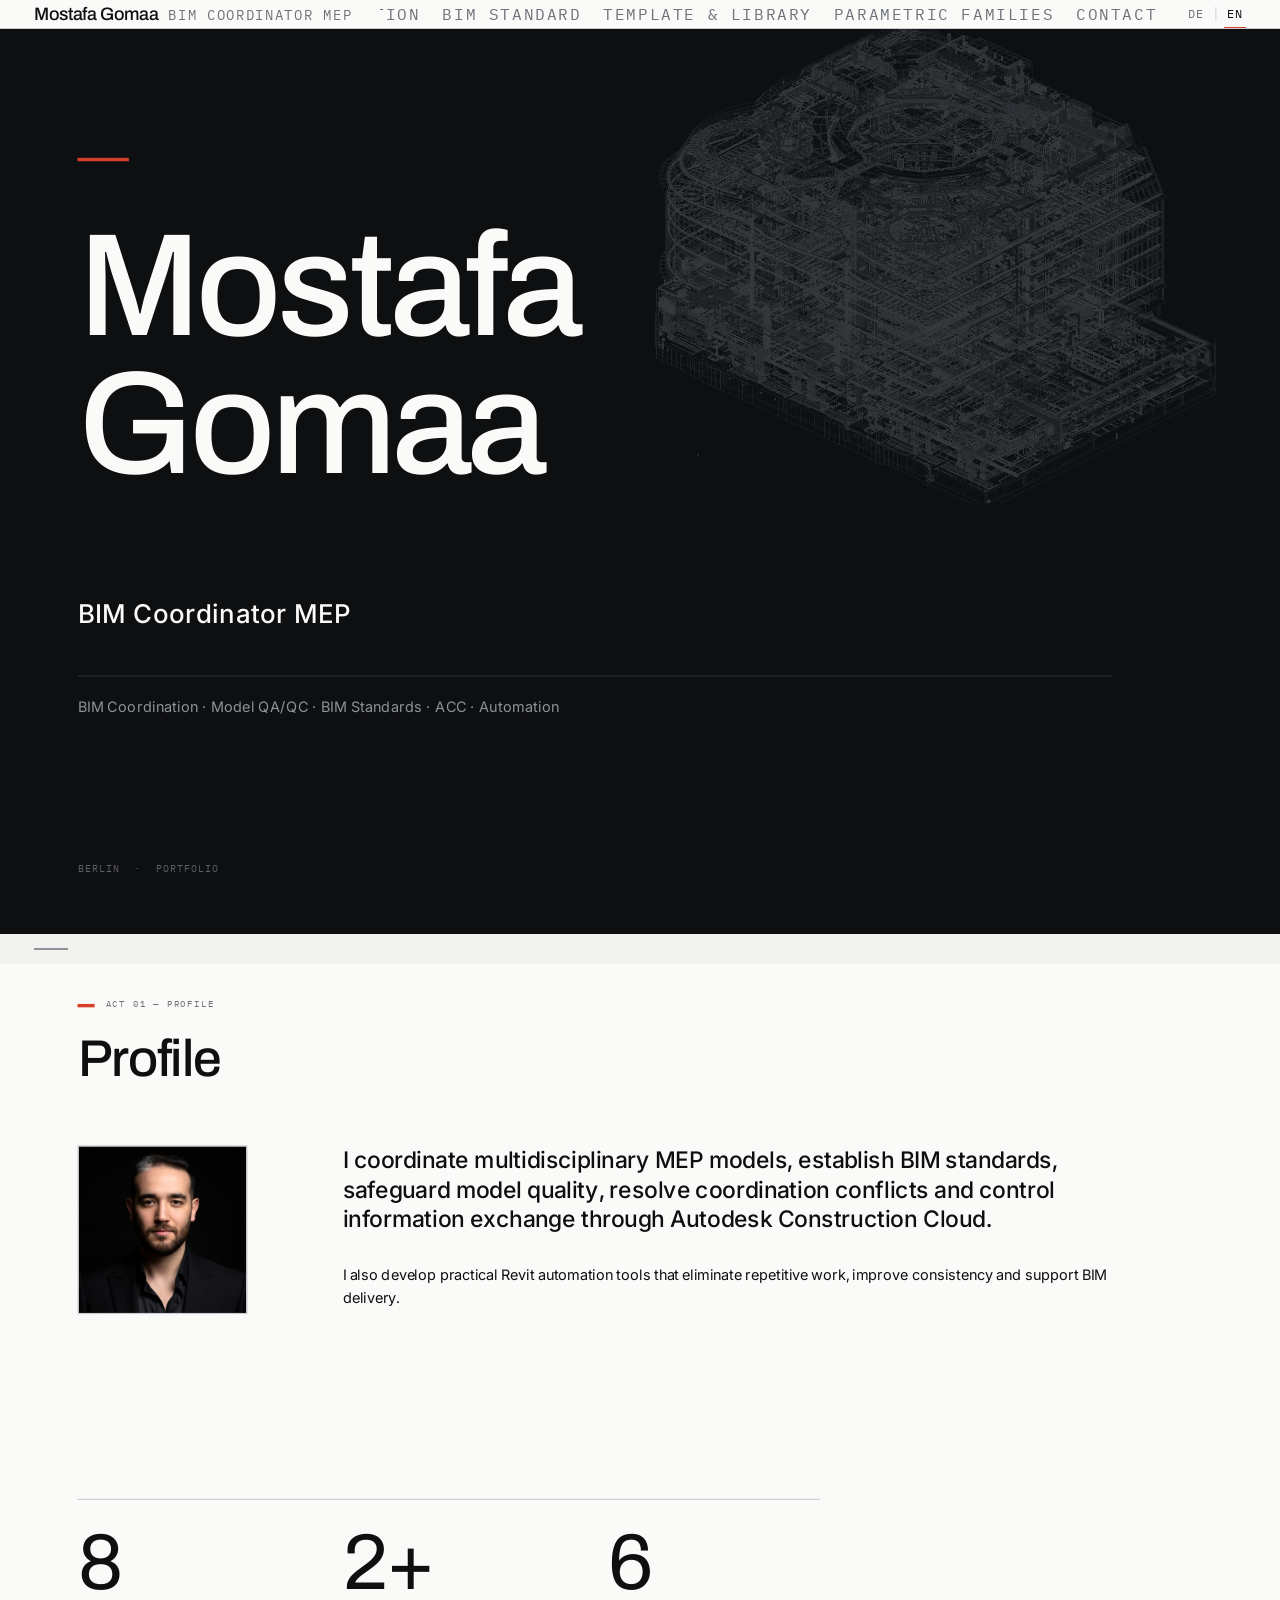
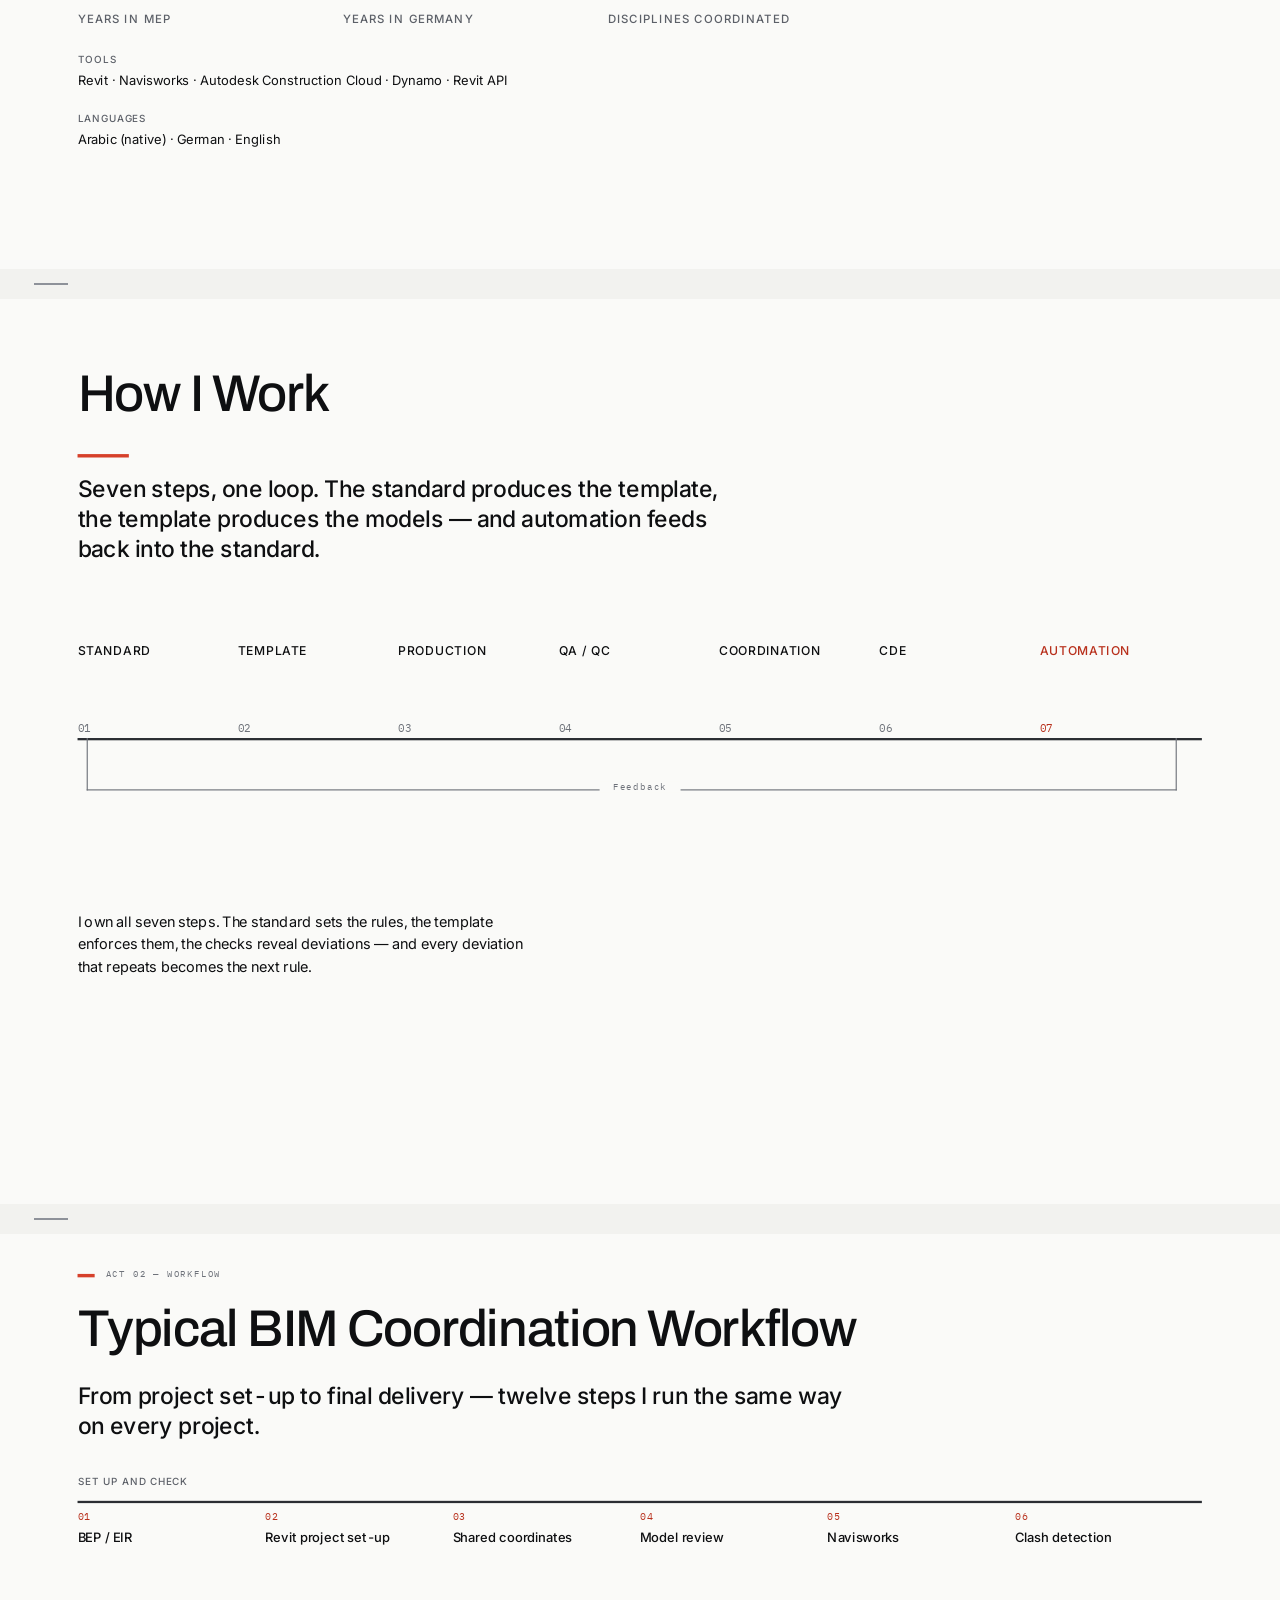
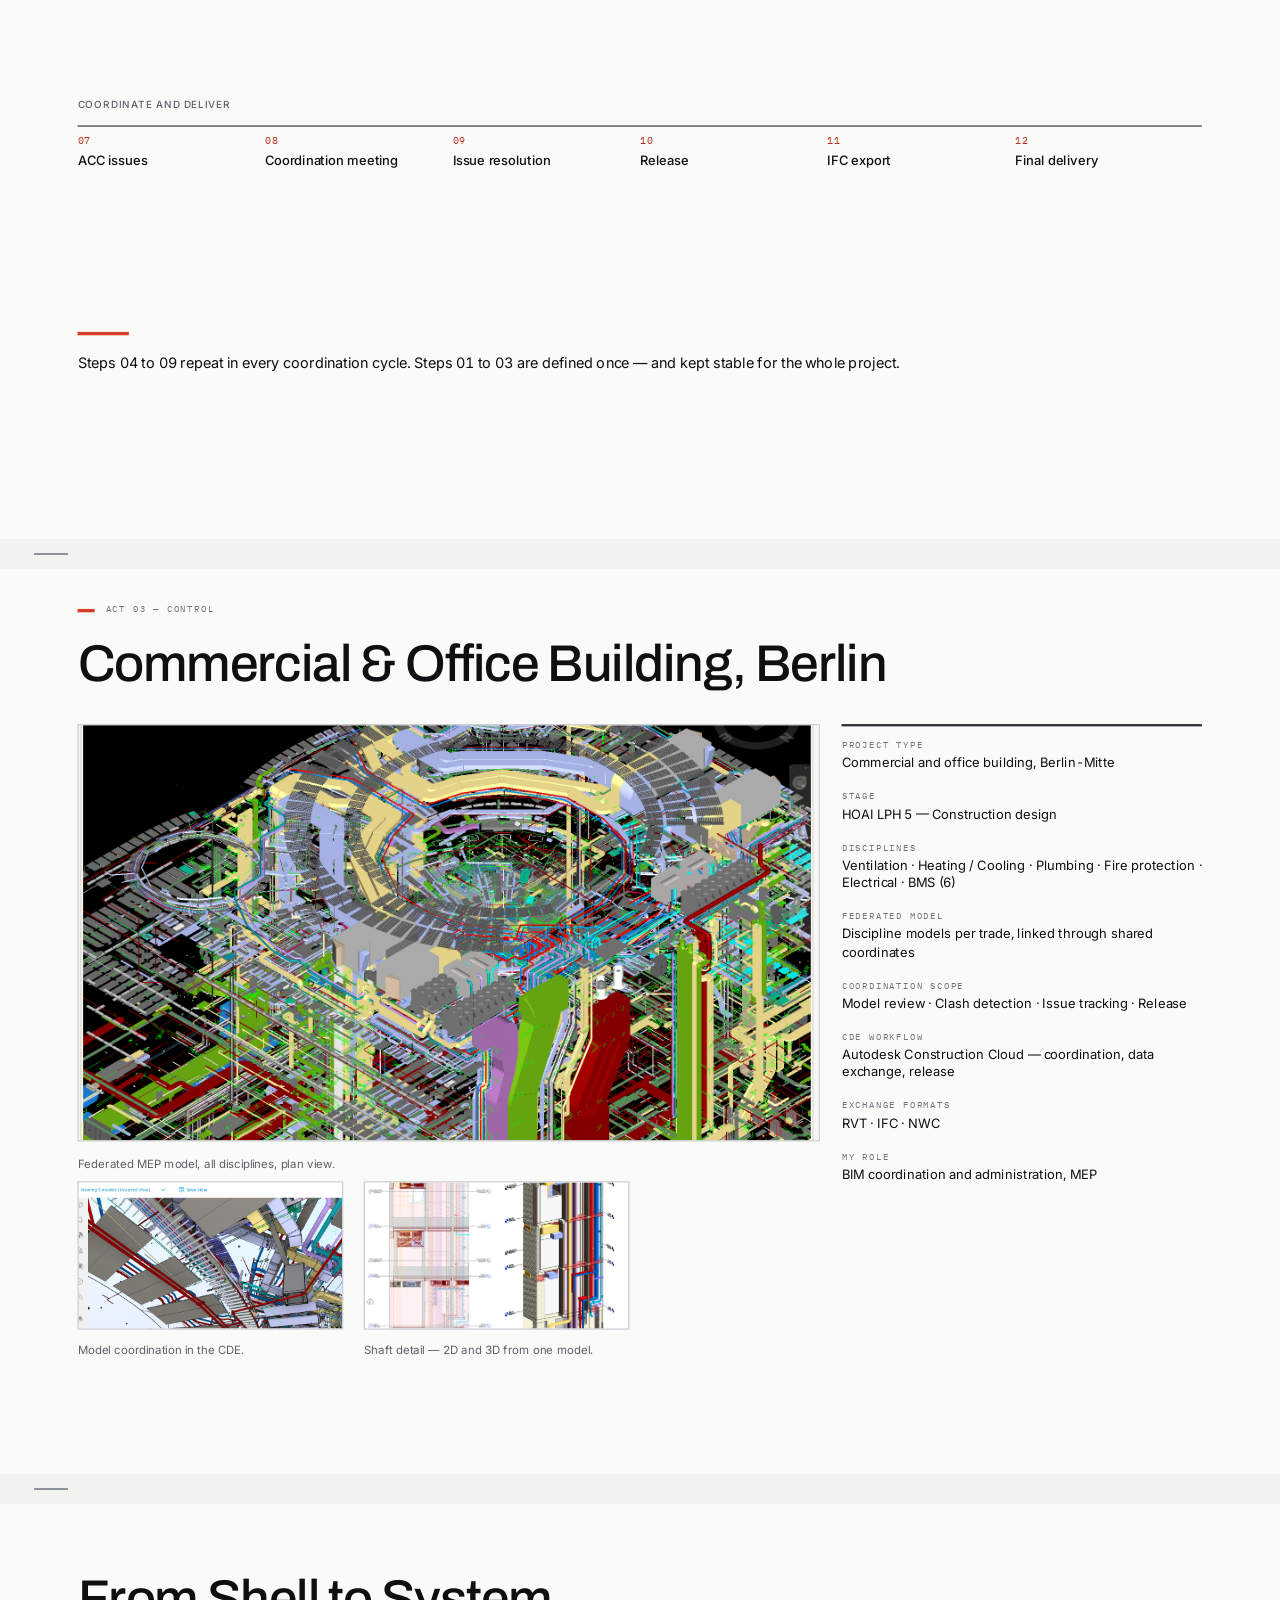
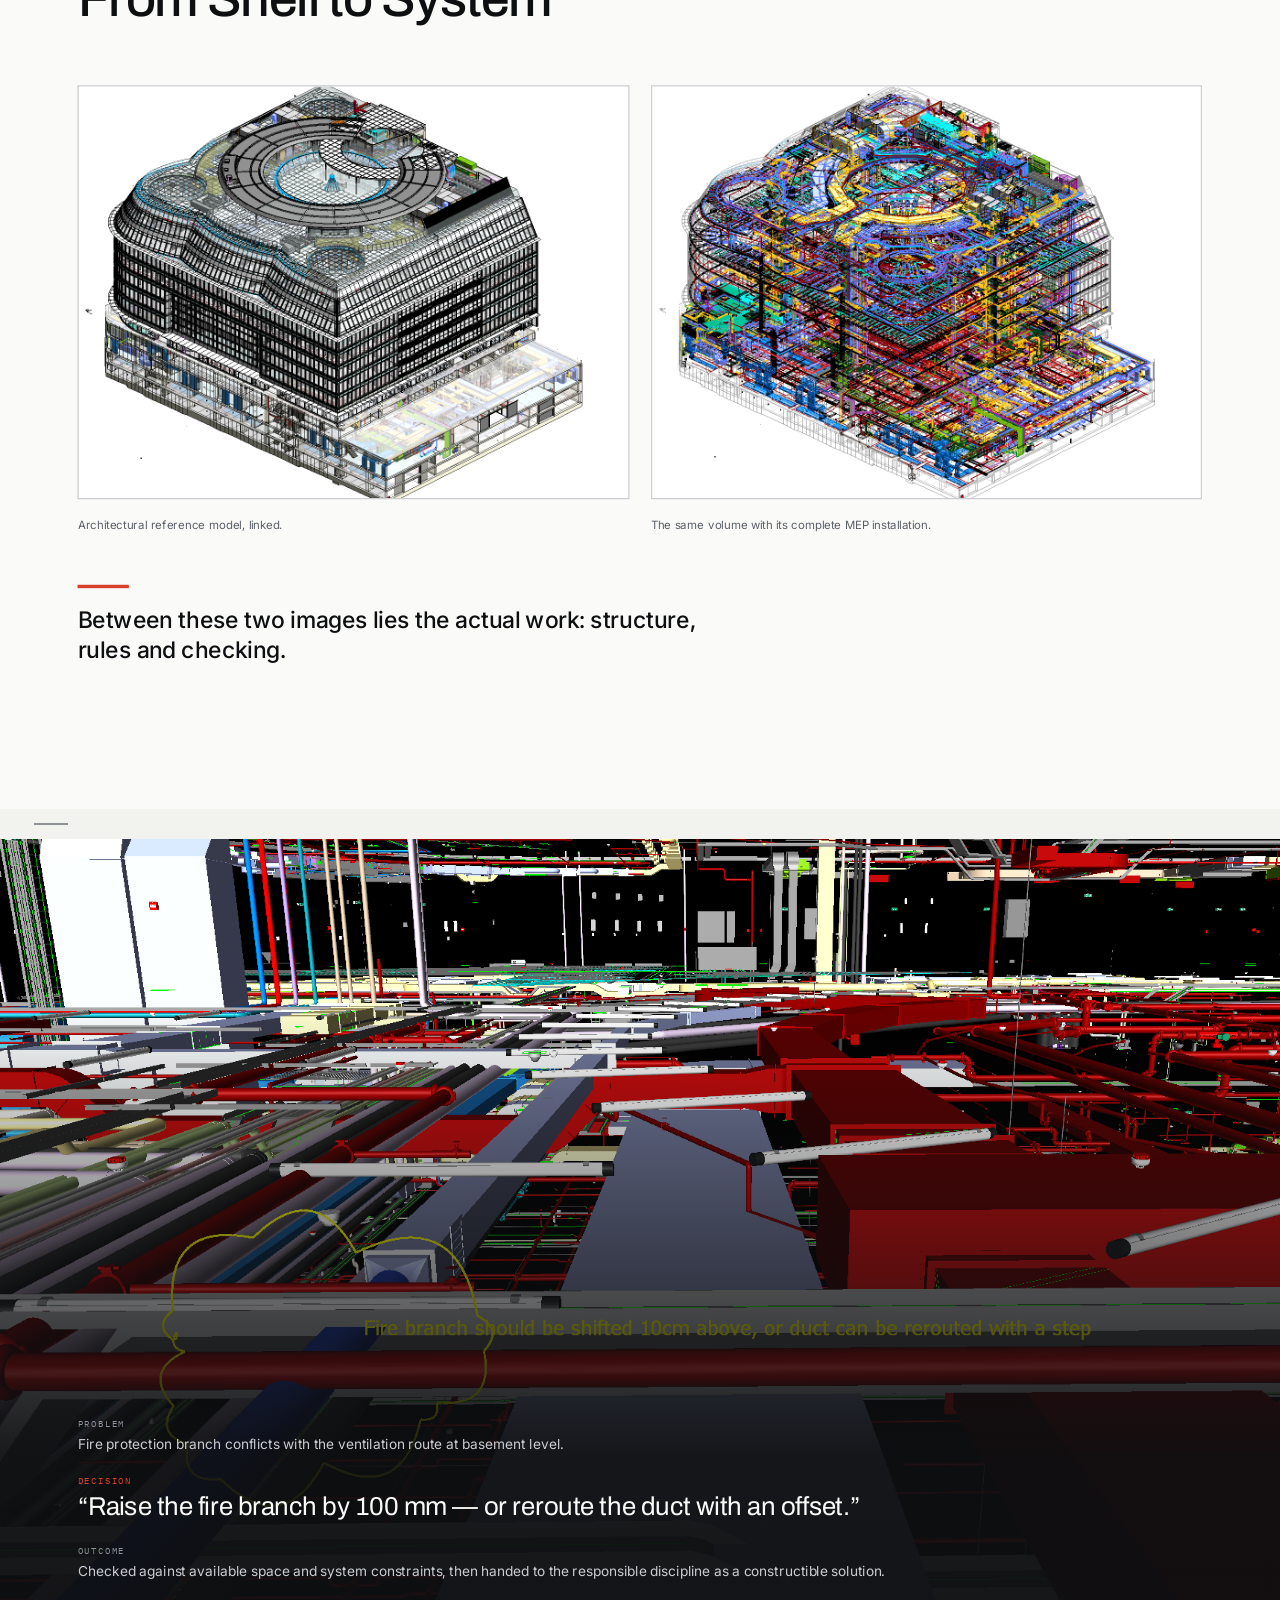
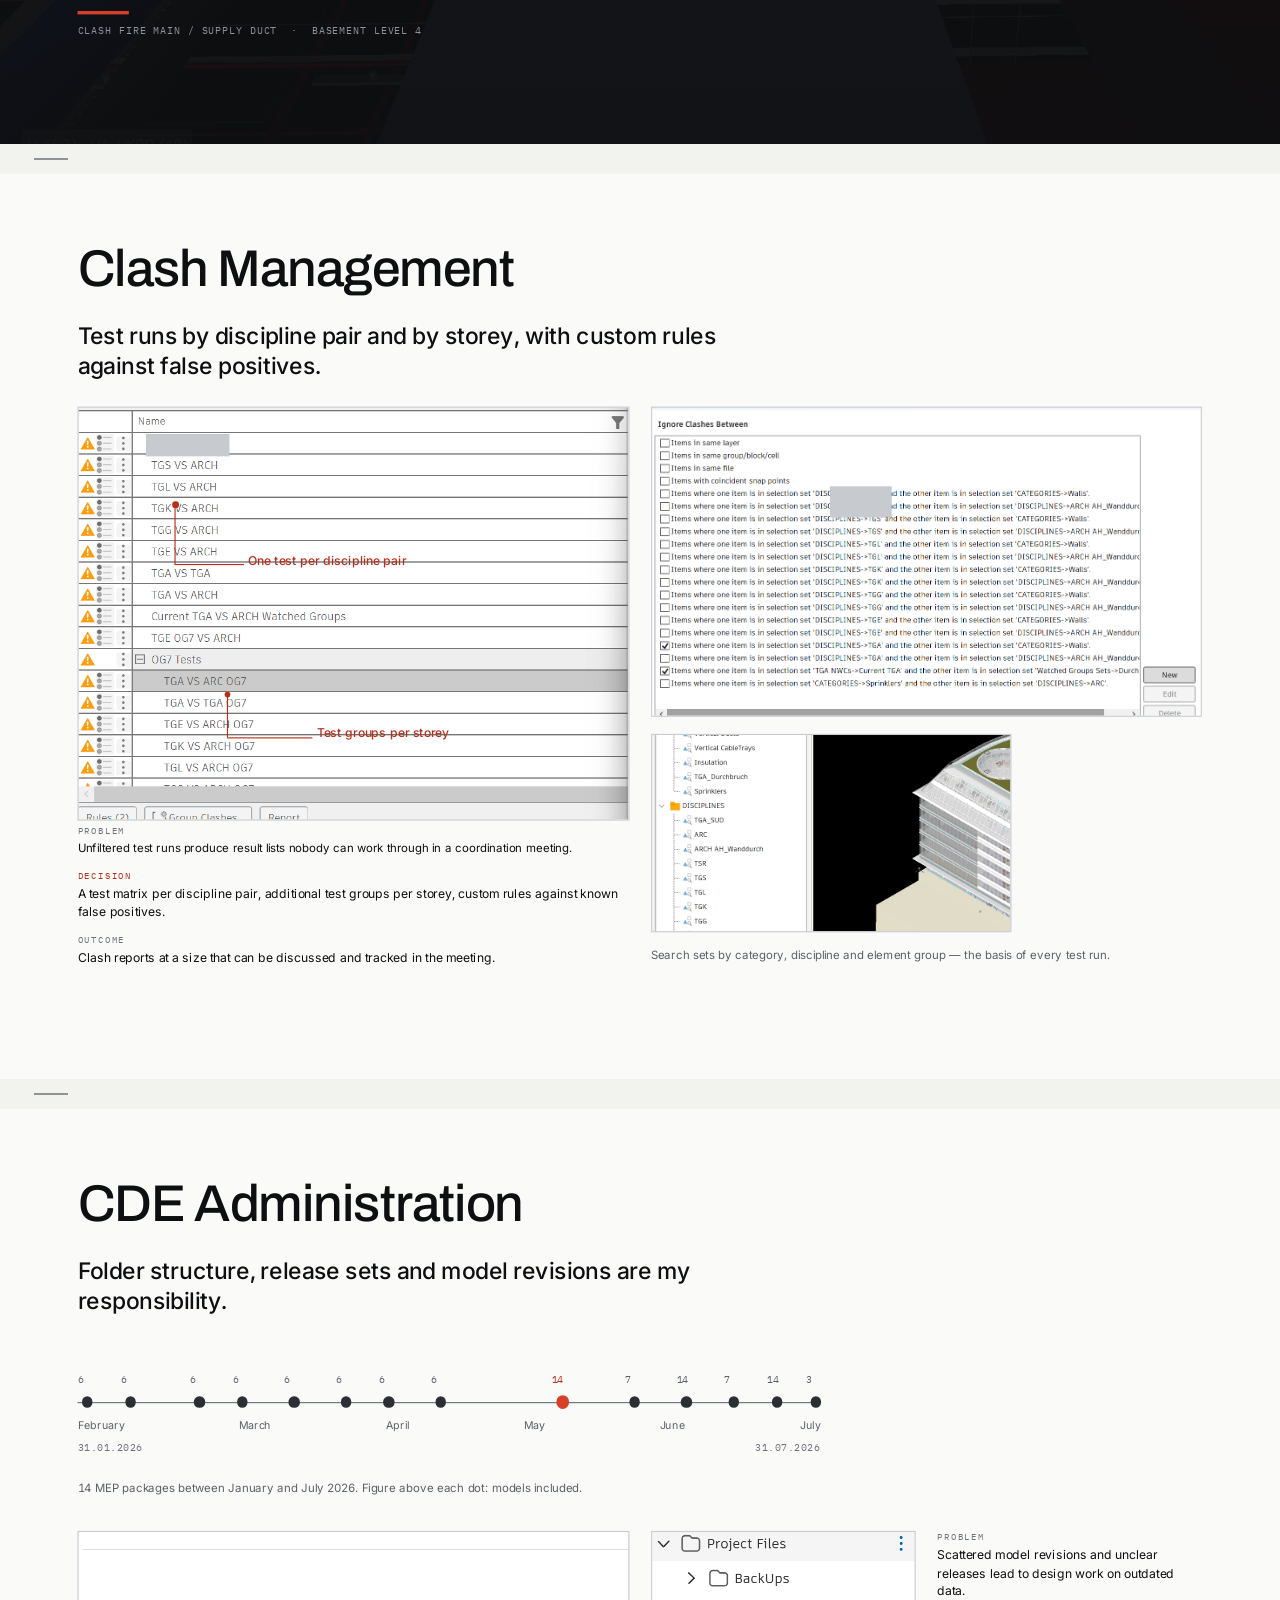
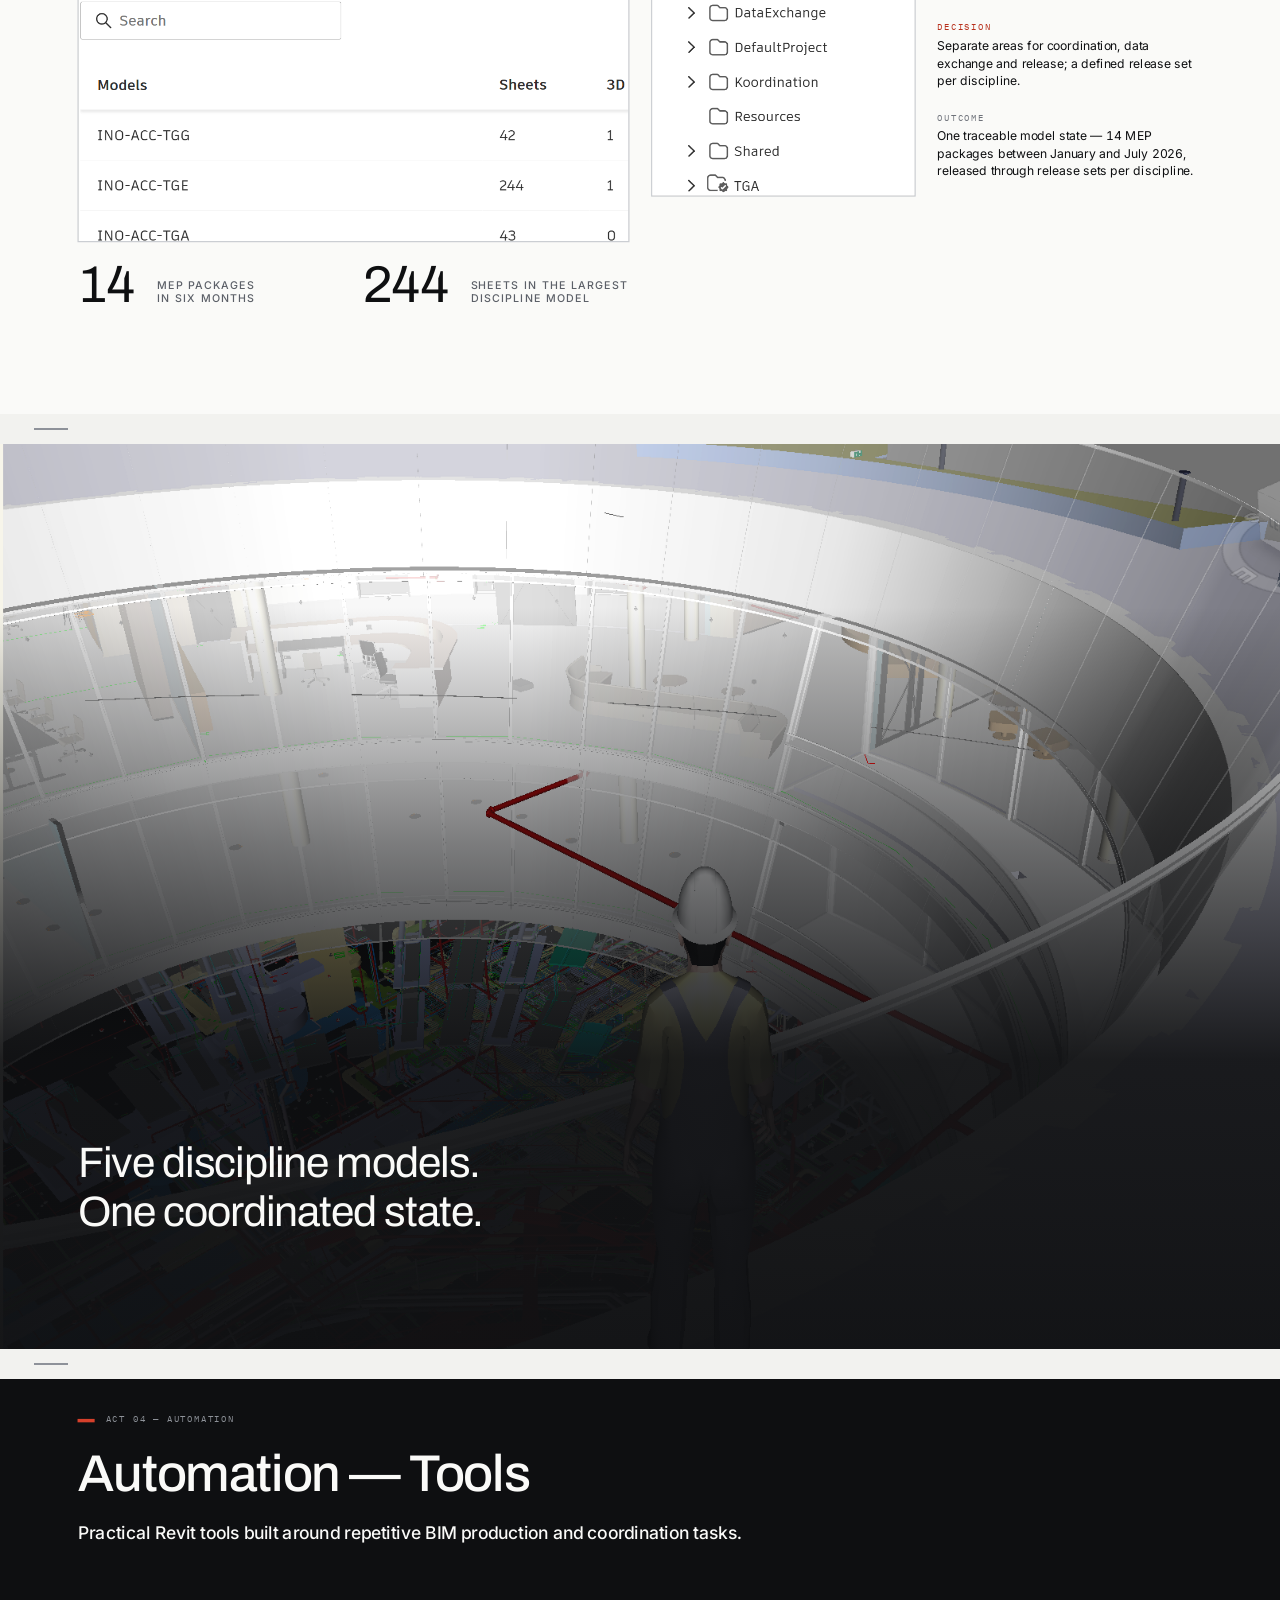
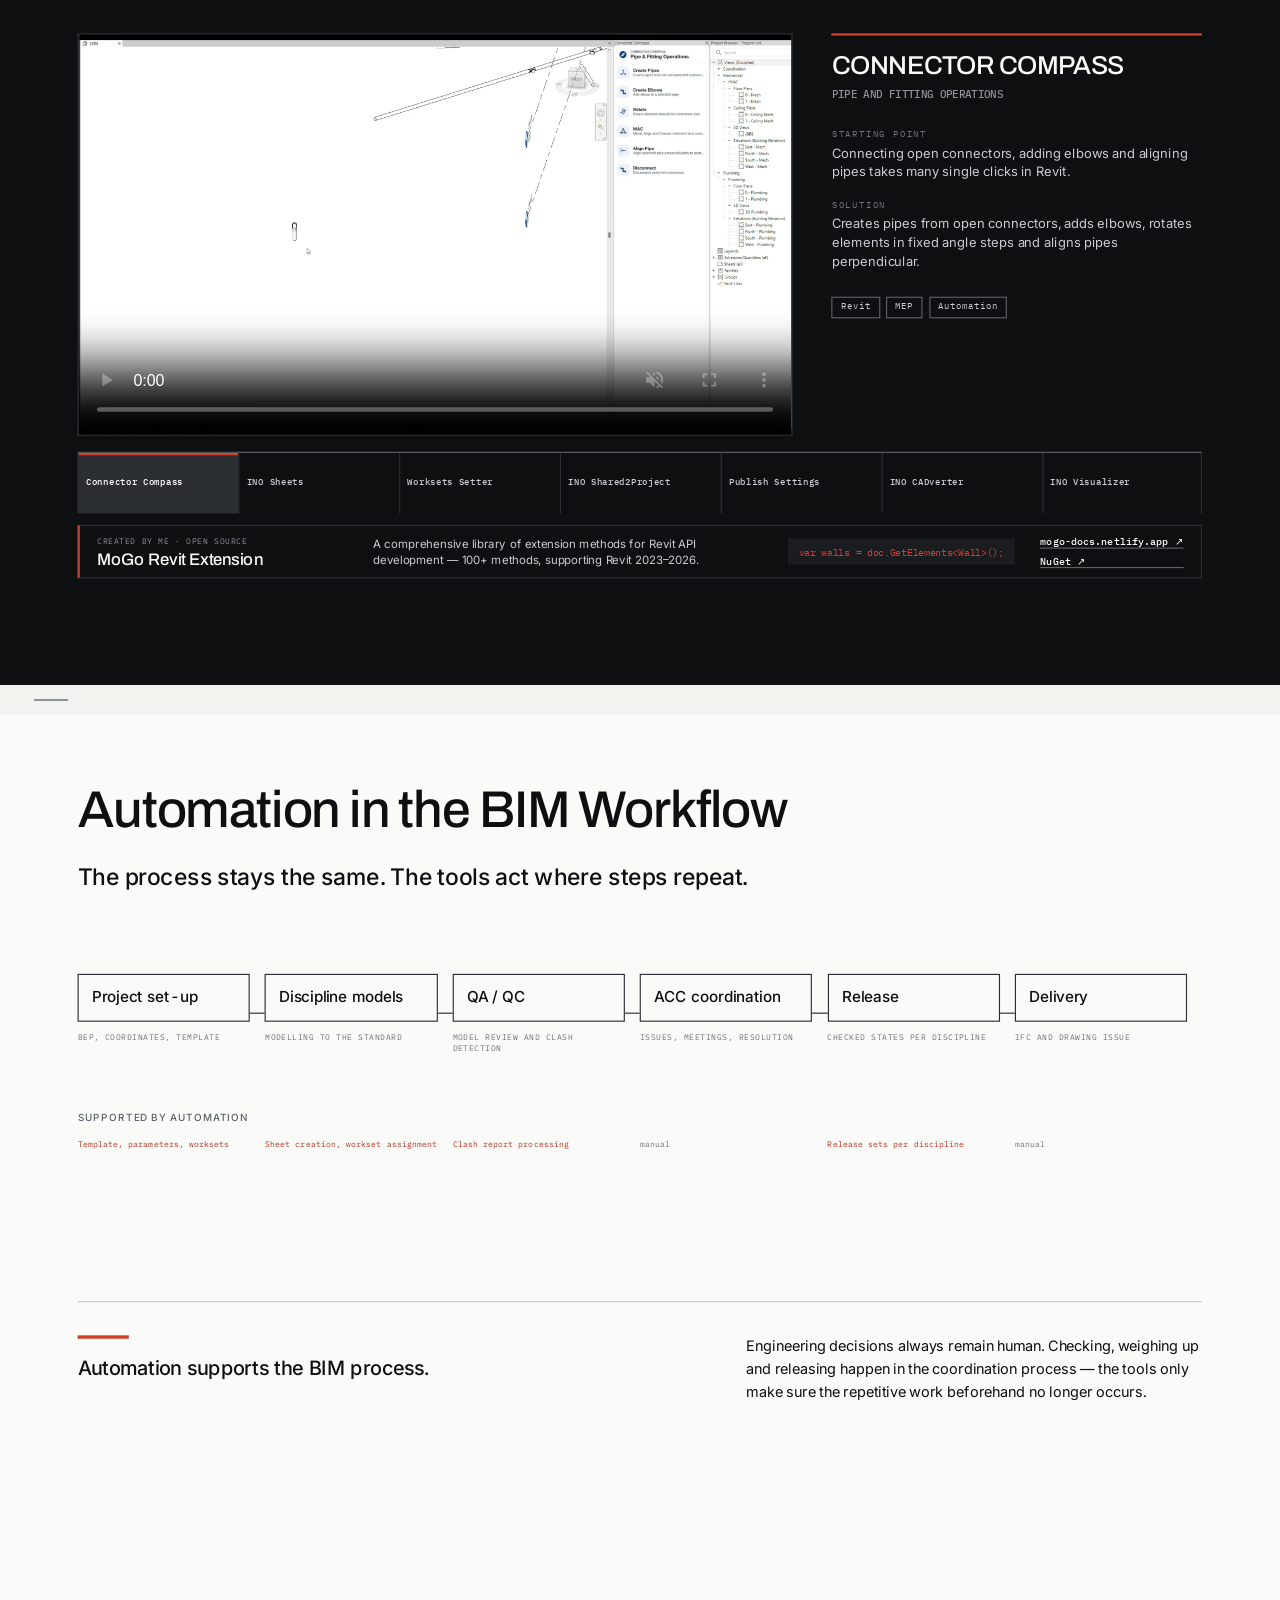
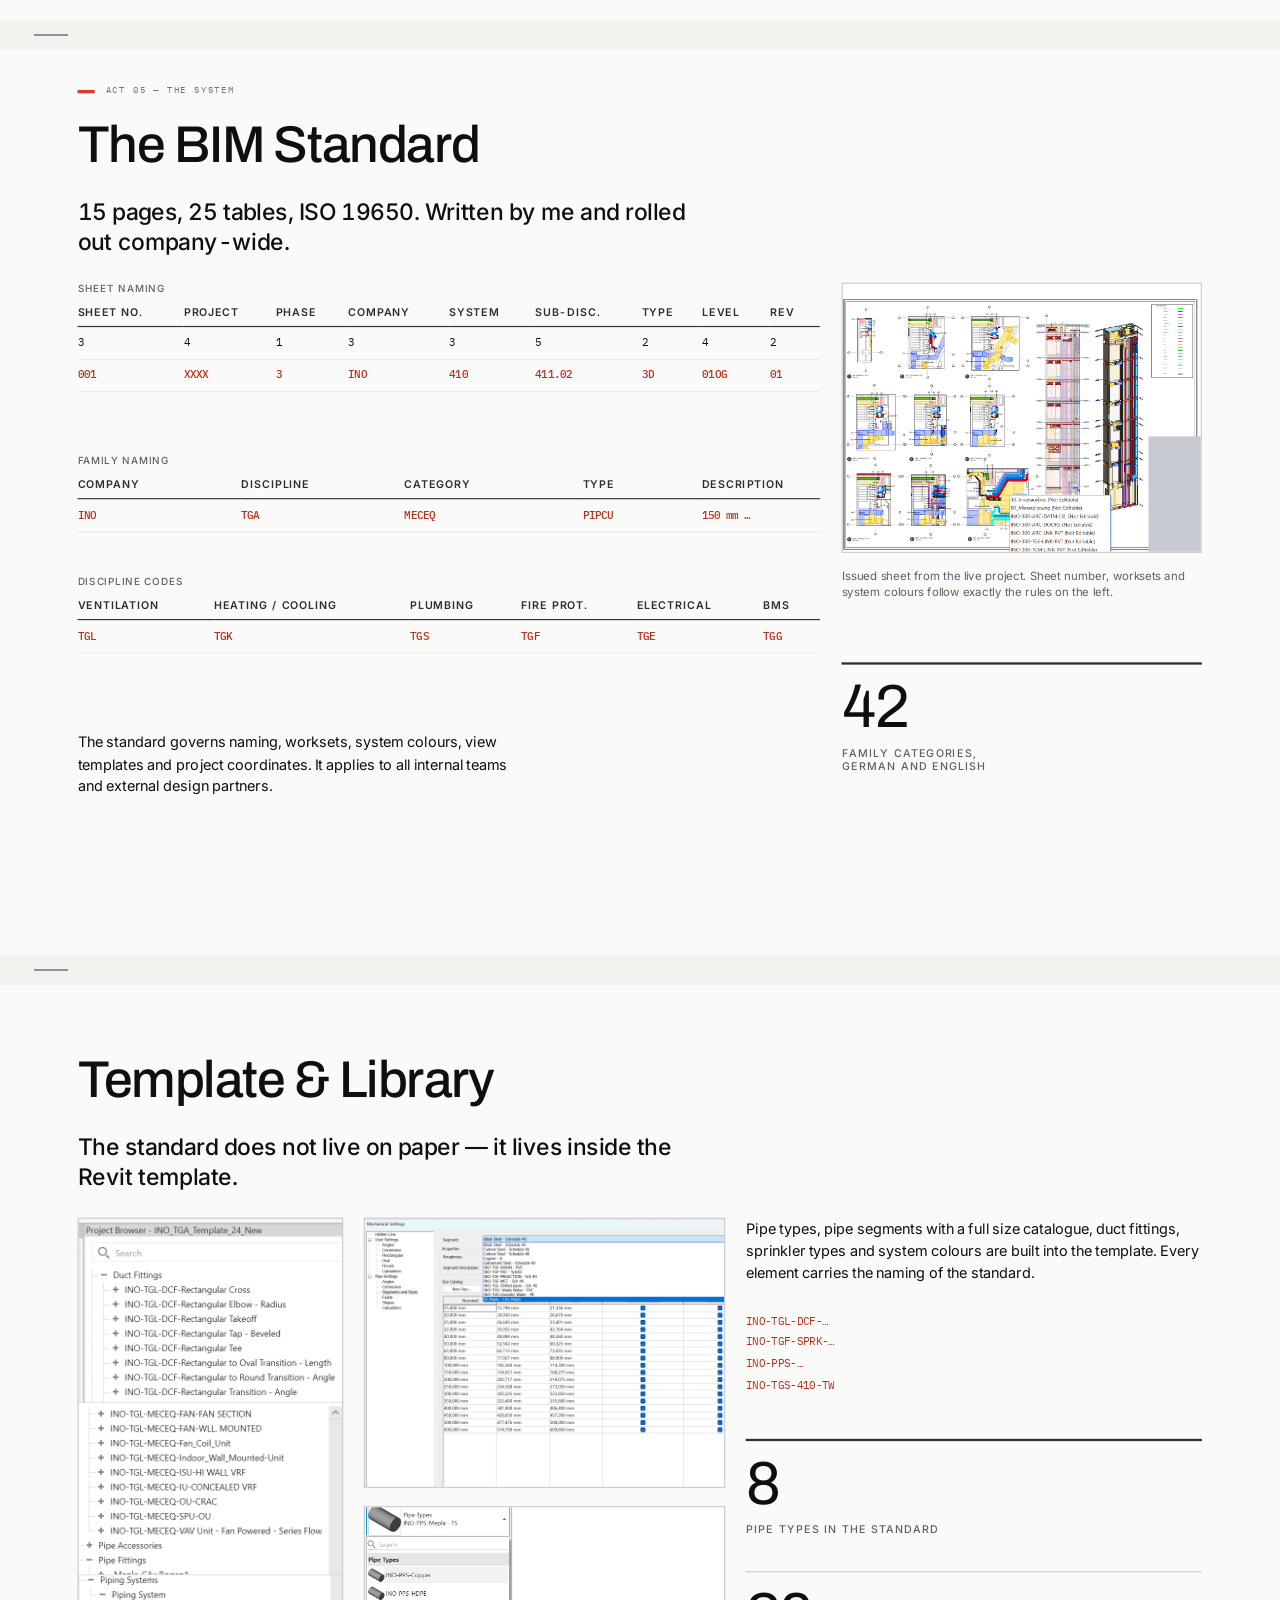
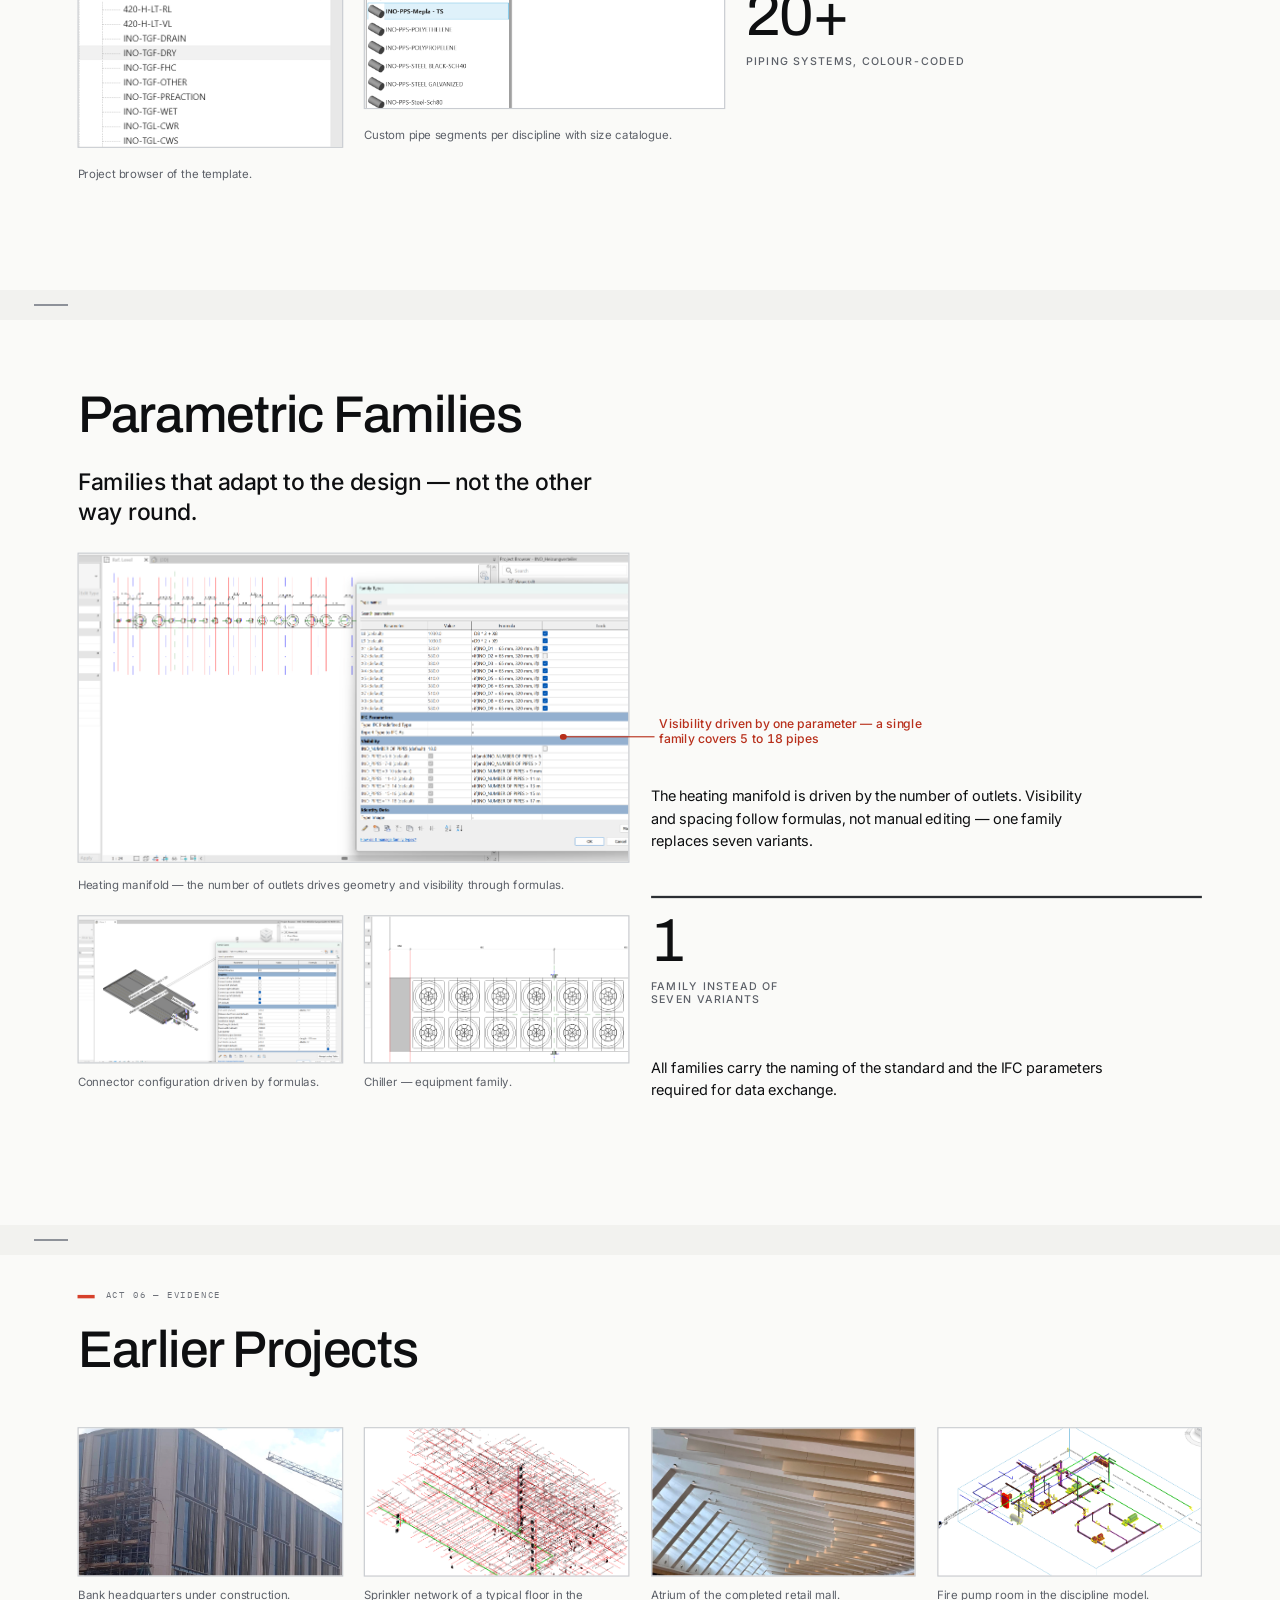
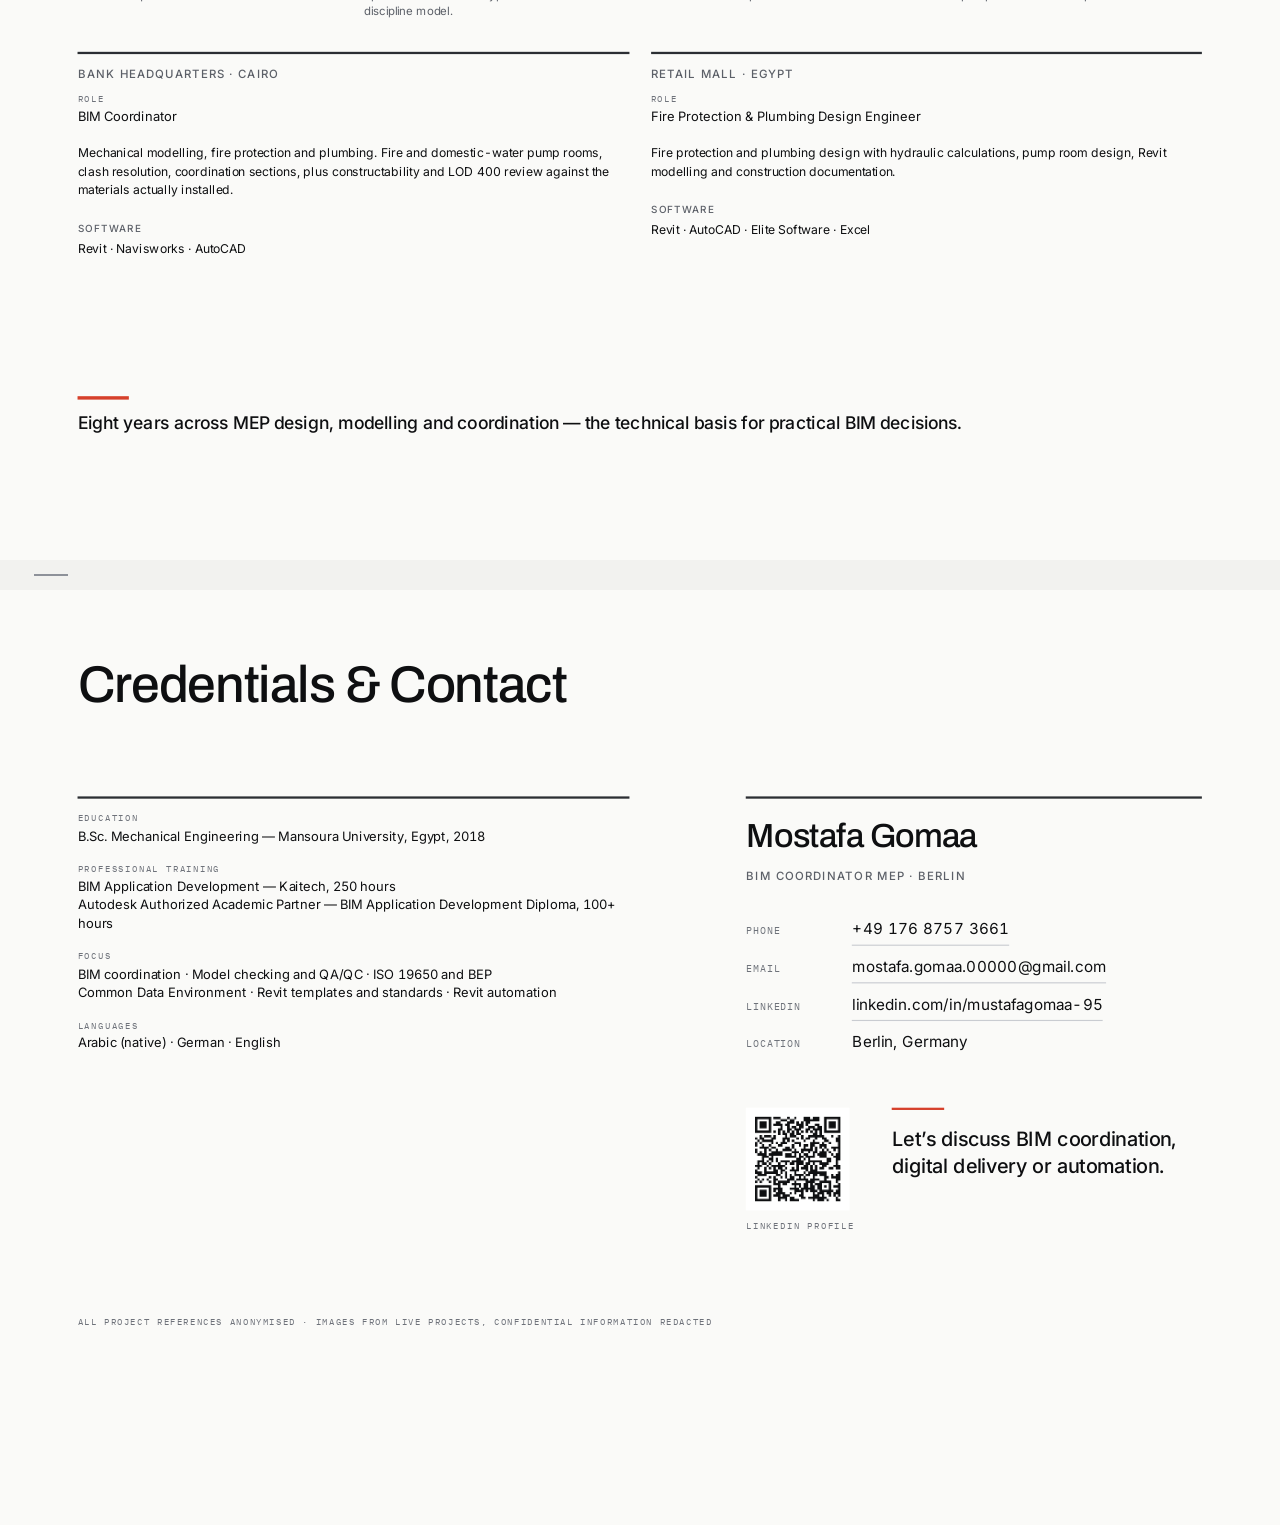
==== commit d347162b: "style: drop index numbers from tool buttons Co-Authored-By: Claude Opus 5.5 <noreply@anthropic.com>" ====
--- a/index.html
+++ b/index.html
@@ -522,13 +522,13 @@
           </div>
         </div>
         <nav class="tool-nav" aria-label="Werkzeugauswahl" data-en-aria-label="Tool selection">
-          <button type="button" class="tool-nav-button" data-video="assets/videos/01-connector-compass.mp4" data-poster="assets/videos/posters/01-connector-compass.webp" aria-current="true">01 <span>Connector Compass</span></button>
-          <button type="button" class="tool-nav-button" data-video="assets/videos/02-ino-sheets.mp4" data-poster="assets/videos/posters/02-ino-sheets.webp">02 <span>INO Sheets</span></button>
-          <button type="button" class="tool-nav-button" data-video="assets/videos/03-worksets-setter.mp4" data-poster="assets/videos/posters/03-worksets-setter.webp">03 <span>Worksets Setter</span></button>
-          <button type="button" class="tool-nav-button" data-video="assets/videos/04-ino-shared2project.mp4" data-poster="assets/videos/posters/04-ino-shared2project.webp">04 <span>INO Shared2Project</span></button>
-          <button type="button" class="tool-nav-button" data-video="assets/videos/05-publish-settings.mp4" data-poster="assets/videos/posters/05-publish-settings.webp">05 <span>Publish Settings</span></button>
-          <button type="button" class="tool-nav-button" data-video="assets/videos/06-ino-cadverter.mp4" data-poster="assets/videos/posters/06-ino-cadverter.webp">06 <span>INO CADverter</span></button>
-          <button type="button" class="tool-nav-button" data-video="assets/videos/07-ino-visualizer.mp4" data-poster="assets/videos/posters/07-ino-visualizer.webp">07 <span>INO Visualizer</span></button>
+          <button type="button" class="tool-nav-button" data-video="assets/videos/01-connector-compass.mp4" data-poster="assets/videos/posters/01-connector-compass.webp" aria-current="true"><span>Connector Compass</span></button>
+          <button type="button" class="tool-nav-button" data-video="assets/videos/02-ino-sheets.mp4" data-poster="assets/videos/posters/02-ino-sheets.webp"><span>INO Sheets</span></button>
+          <button type="button" class="tool-nav-button" data-video="assets/videos/03-worksets-setter.mp4" data-poster="assets/videos/posters/03-worksets-setter.webp"><span>Worksets Setter</span></button>
+          <button type="button" class="tool-nav-button" data-video="assets/videos/04-ino-shared2project.mp4" data-poster="assets/videos/posters/04-ino-shared2project.webp"><span>INO Shared2Project</span></button>
+          <button type="button" class="tool-nav-button" data-video="assets/videos/05-publish-settings.mp4" data-poster="assets/videos/posters/05-publish-settings.webp"><span>Publish Settings</span></button>
+          <button type="button" class="tool-nav-button" data-video="assets/videos/06-ino-cadverter.mp4" data-poster="assets/videos/posters/06-ino-cadverter.webp"><span>INO CADverter</span></button>
+          <button type="button" class="tool-nav-button" data-video="assets/videos/07-ino-visualizer.mp4" data-poster="assets/videos/posters/07-ino-visualizer.webp"><span>INO Visualizer</span></button>
         </nav>
         <!-- Eigene Bibliothek: MoGo Revit Extension -->
         <aside class="mogo" aria-labelledby="mogo-h">
